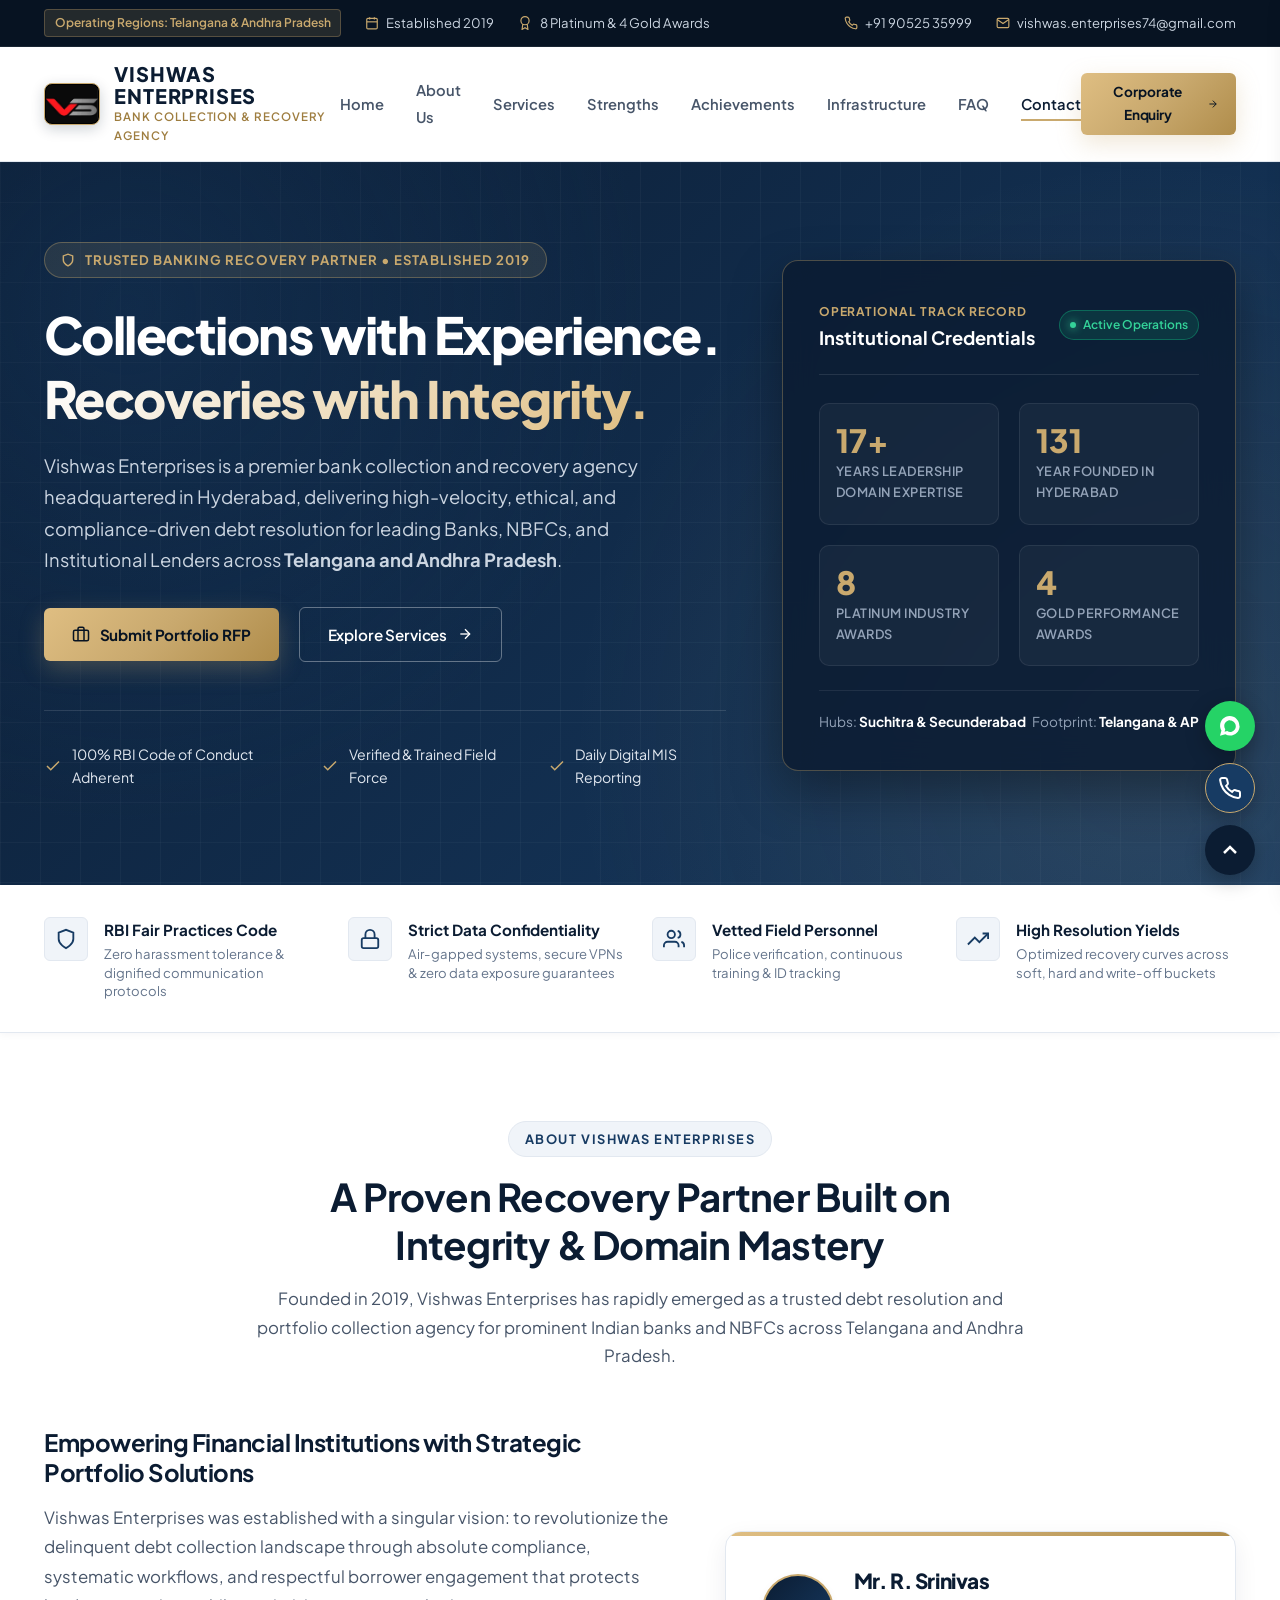
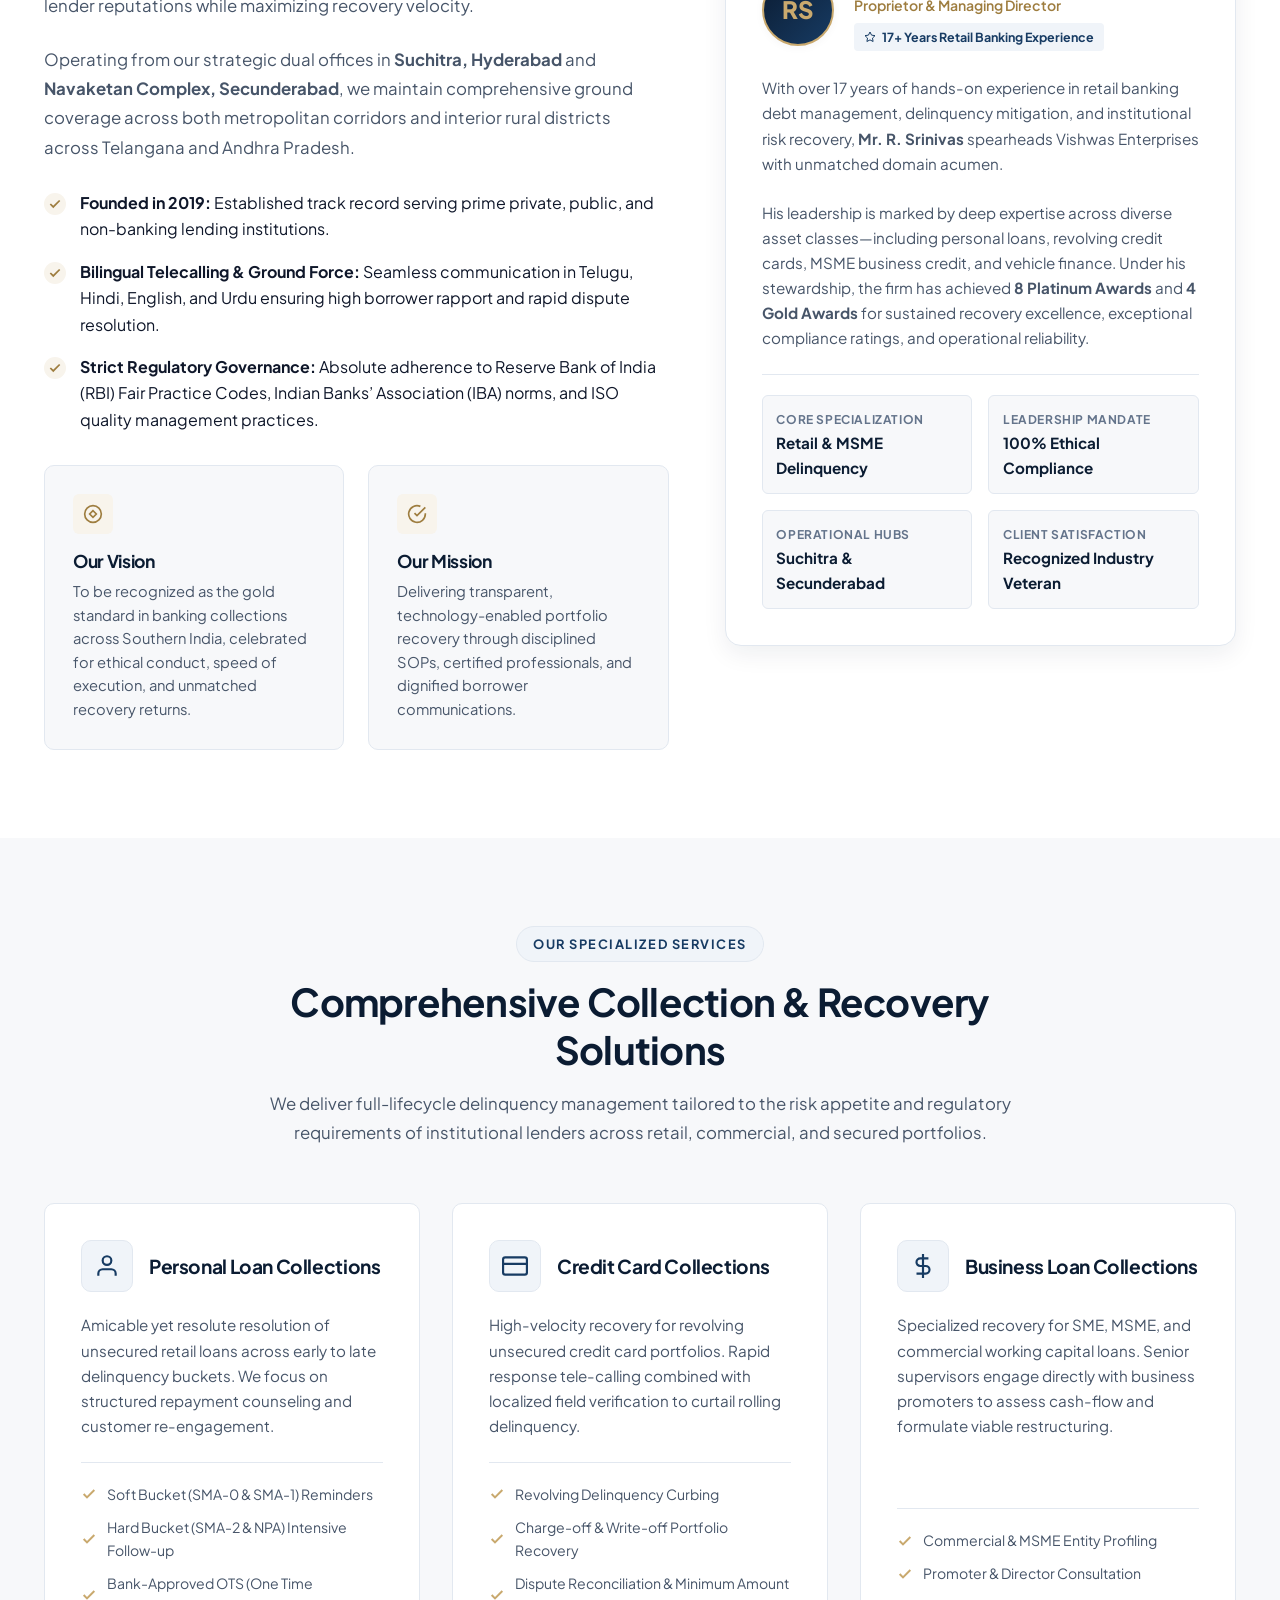
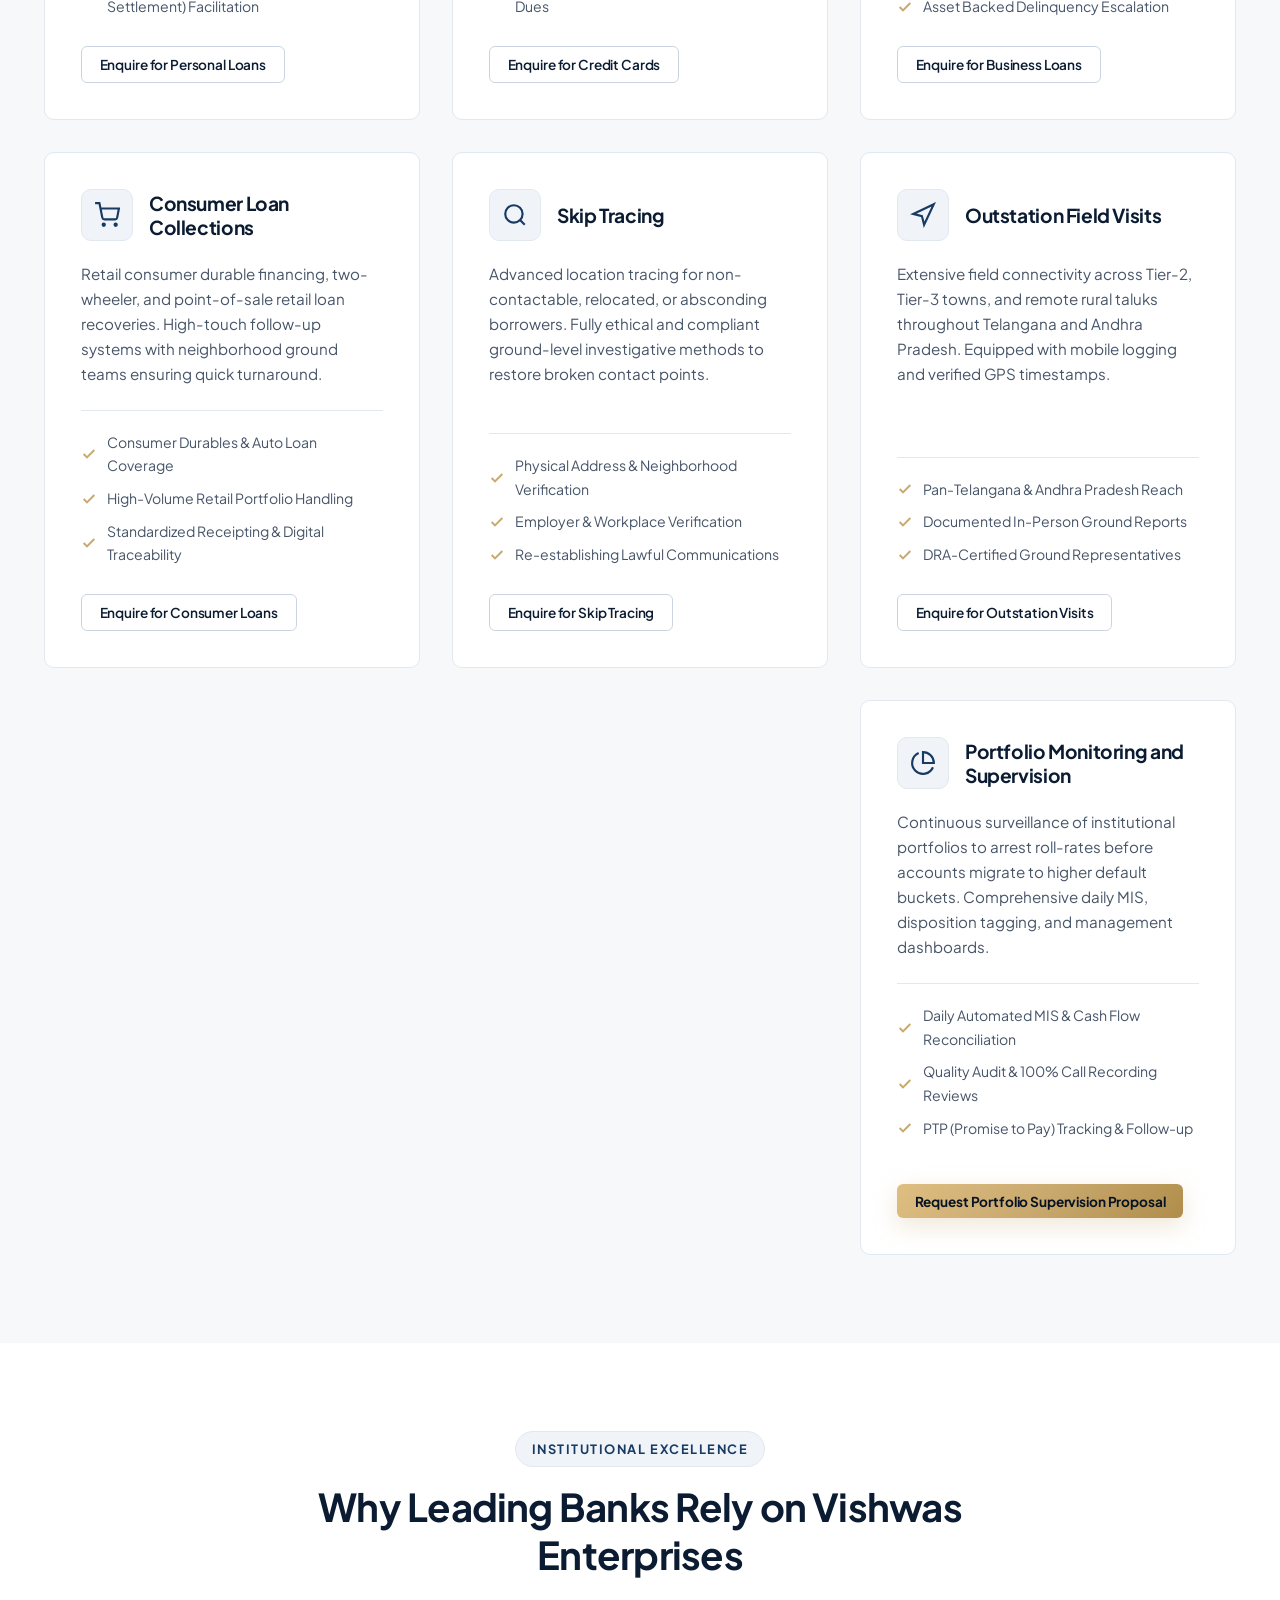
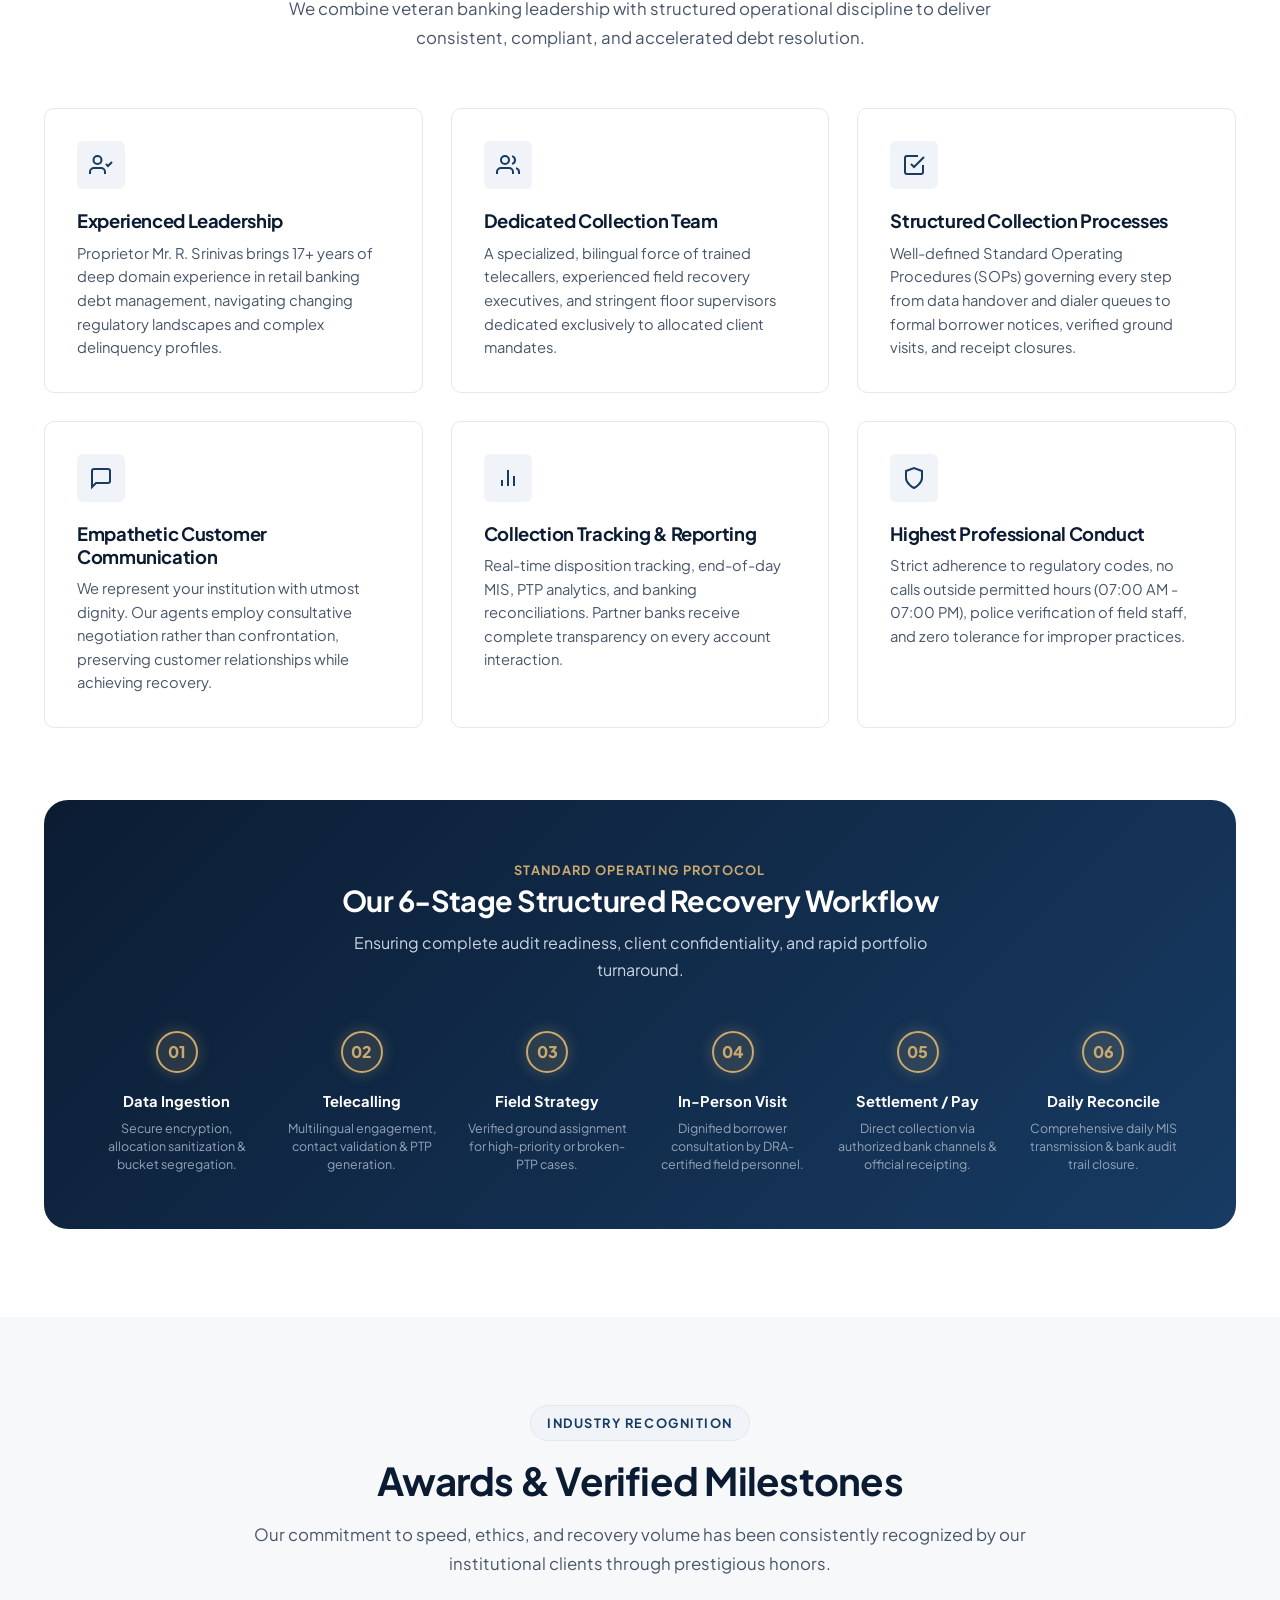
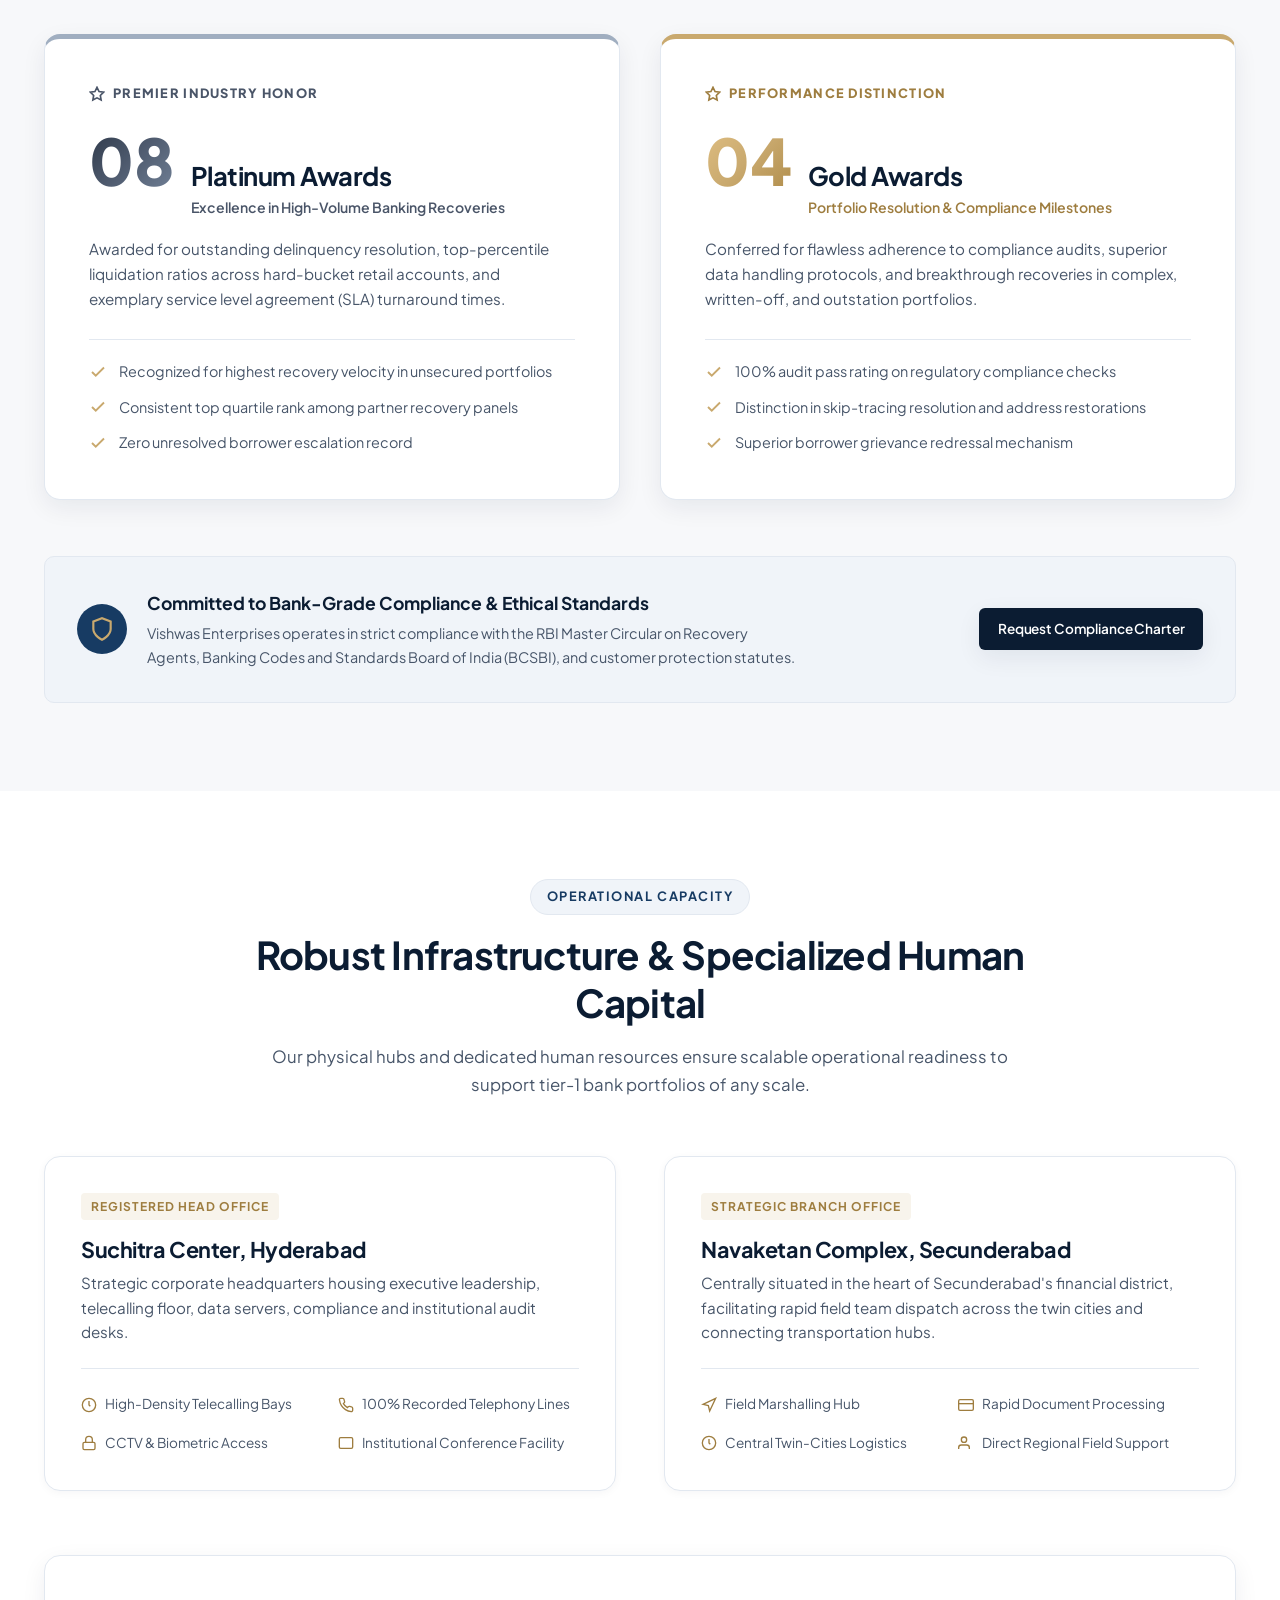
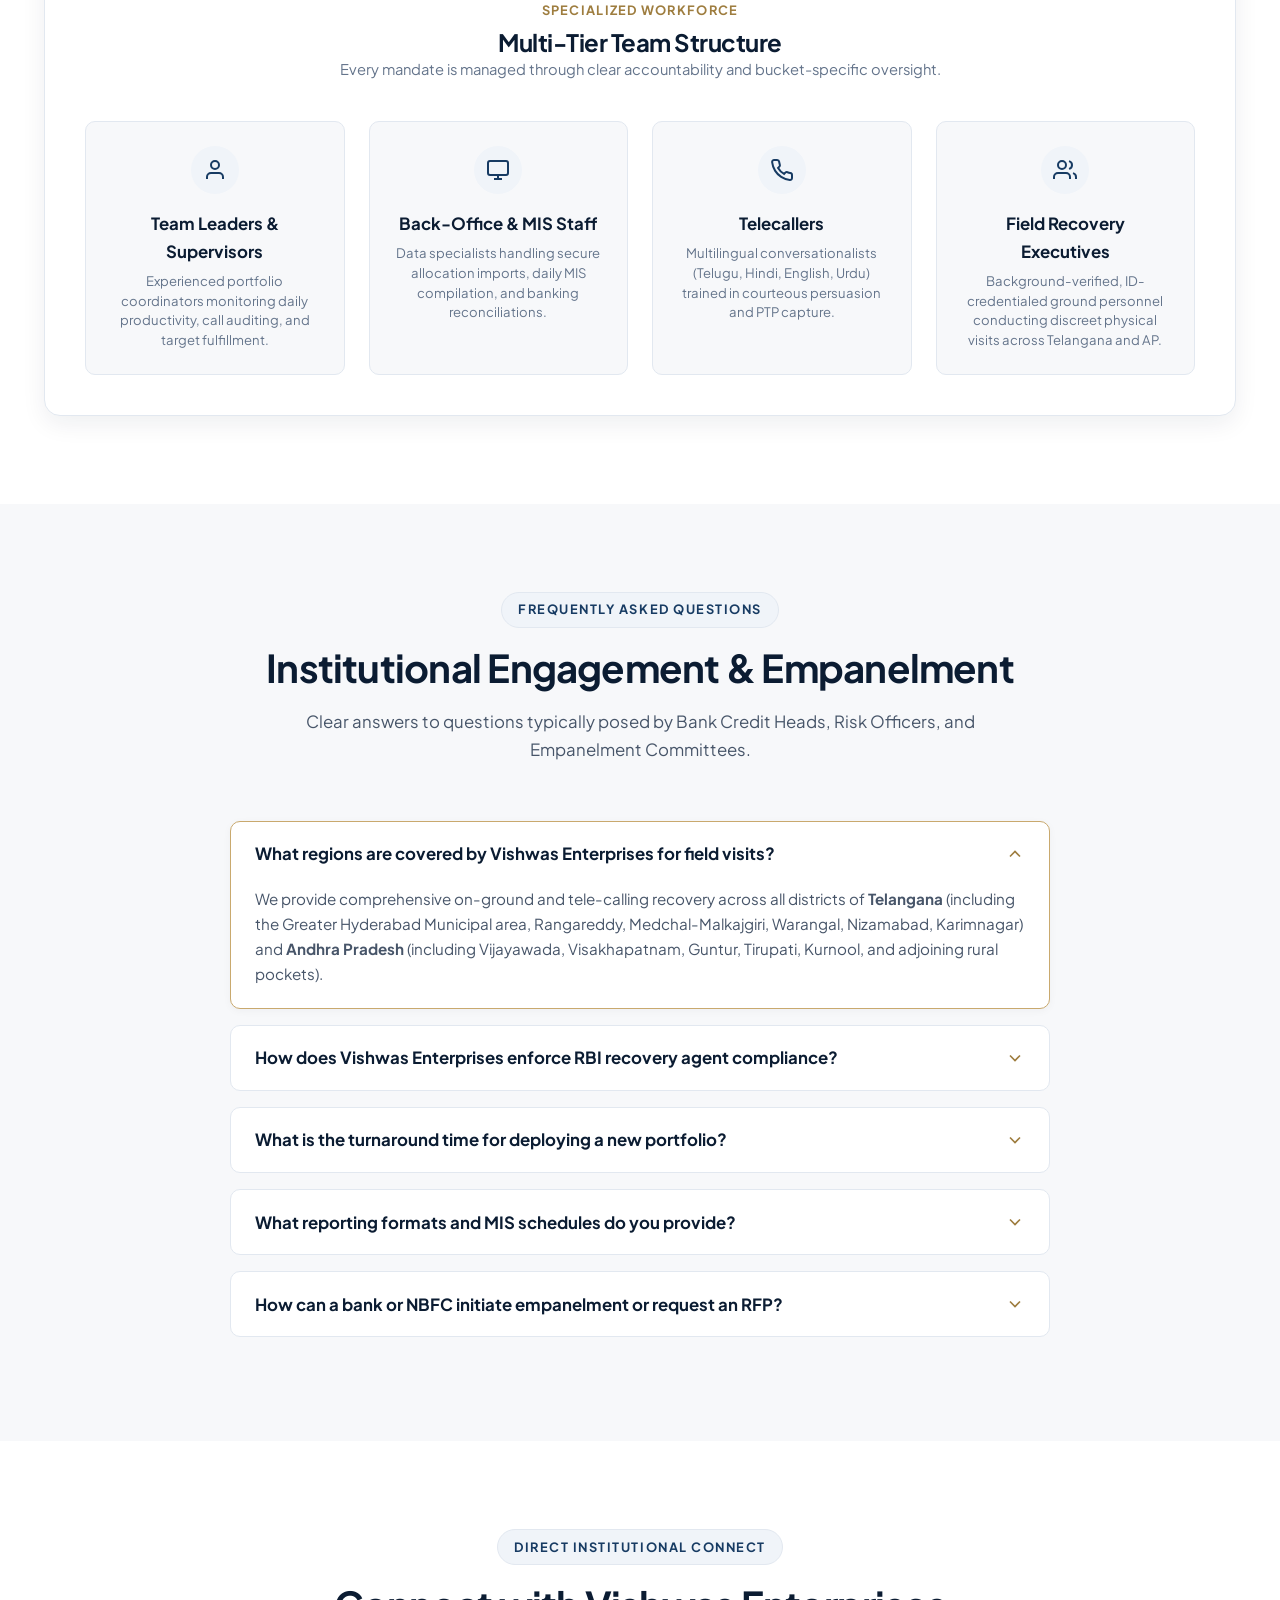
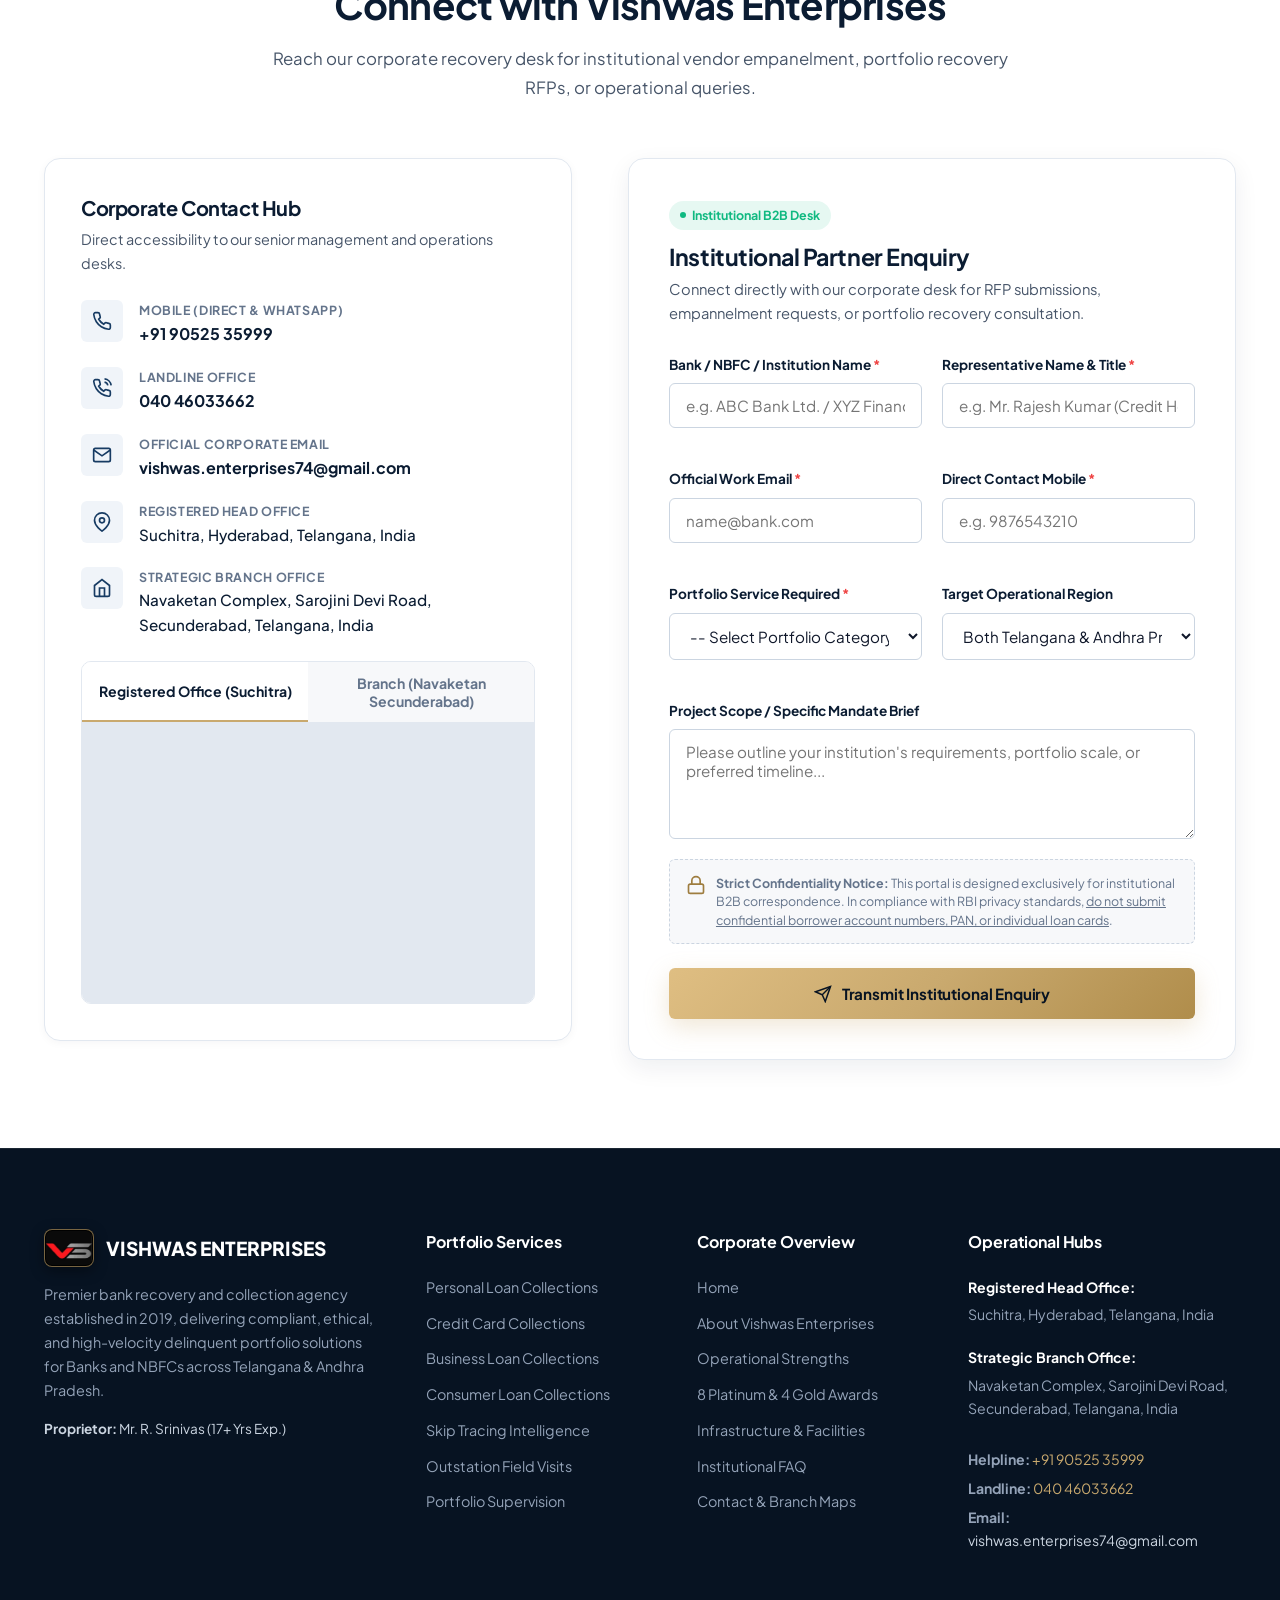
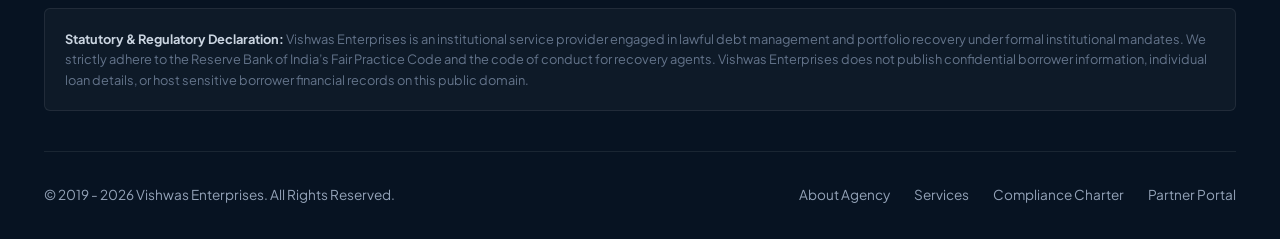
==== index.html @ c36751a8 "Replace logo with official Vishwas Enterprises emblem and configure GitHub Pages deployment" ====
<!DOCTYPE html>
<html lang="en">
<head>
  <meta charset="UTF-8">
  <meta name="viewport" content="width=device-width, initial-scale=1.0">
  
  <!-- Primary SEO Meta Tags -->
  <title>Vishwas Enterprises | Bank Collection & Recovery Agency Hyderabad & Secunderabad</title>
  <meta name="description" content="Vishwas Enterprises is a premier bank collection and recovery agency established in 2019, operating across Telangana and Andhra Pradesh. Led by Mr. R. Srinivas with 17+ years of banking recovery expertise.">
  <meta name="keywords" content="Vishwas Enterprises Hyderabad, Collection Agency Hyderabad, Bank Recovery Agency Secunderabad, Loan Collection Services Telangana, Collection and Recovery Services Andhra Pradesh, Debt Recovery Agency India, NBFC Collection Agency Suchitra">
  <meta name="author" content="Vishwas Enterprises">
  <meta name="robots" content="index, follow">

  <!-- Open Graph / Social Meta Tags -->
  <meta property="og:type" content="business.business">
  <meta property="og:title" content="Vishwas Enterprises | Bank Collection & Recovery Agency">
  <meta property="og:description" content="Collections with Experience. Recoveries with Integrity. Serving leading Banks and NBFCs across Telangana & Andhra Pradesh since 2019.">
  <meta property="og:url" content="https://www.vishwasenterprises.com">
  <meta property="og:site_name" content="Vishwas Enterprises">
  <meta property="og:locale" content="en_IN">
  <meta property="og:image" content="assets/logo.jpg">

  <!-- Favicon Monogram -->
  <link rel="icon" type="image/jpeg" href="assets/logo.jpg">
  <link rel="apple-touch-icon" href="assets/logo.jpg">

  <!-- Google Fonts: Plus Jakarta Sans for Premium Corporate Typography -->
  <link rel="preconnect" href="https://fonts.googleapis.com">
  <link rel="preconnect" href="https://fonts.gstatic.com" crossorigin>
  <link href="https://fonts.googleapis.com/css2?family=Plus+Jakarta+Sans:wght@300;400;500;600;700;800&display=swap" rel="stylesheet">

  <!-- Main Stylesheet -->
  <link rel="stylesheet" href="css/style.css">

  <!-- JSON-LD Structured Data for LocalBusiness & Financial Services -->
  <script type="application/ld+json">
  {
    "@context": "https://schema.org",
    "@type": "FinancialService",
    "name": "Vishwas Enterprises",
    "alternateName": "Vishwas Enterprises Bank Recovery Agency",
    "image": "https://www.vishwasenterprises.com/assets/logo.jpg",
    "description": "Premium bank collection and recovery agency in Hyderabad & Secunderabad, operating across Telangana and Andhra Pradesh.",
    "telephone": "+91-90525-35999",
    "email": "vishwas.enterprises74@gmail.com",
    "address": [
      {
        "@type": "PostalAddress",
        "streetAddress": "Suchitra",
        "addressLocality": "Hyderabad",
        "addressRegion": "Telangana",
        "postalCode": "500067",
        "addressCountry": "IN"
      },
      {
        "@type": "PostalAddress",
        "streetAddress": "Navaketan Complex, Sarojini Devi Road",
        "addressLocality": "Secunderabad",
        "addressRegion": "Telangana",
        "postalCode": "500003",
        "addressCountry": "IN"
      }
    ],
    "founder": {
      "@type": "Person",
      "name": "Mr. R. Srinivas",
      "jobTitle": "Proprietor & Managing Director",
      "description": "17+ years experience in retail banking debt management and portfolio recovery."
    },
    "foundingDate": "2019",
    "areaServed": [
      { "@type": "AdministrativeArea", "name": "Telangana" },
      { "@type": "AdministrativeArea", "name": "Andhra Pradesh" }
    ],
    "openingHoursSpecification": {
      "@type": "OpeningHoursSpecification",
      "dayOfWeek": ["Monday", "Tuesday", "Wednesday", "Thursday", "Friday", "Saturday"],
      "opens": "09:00",
      "closes": "19:00"
    }
  }
  </script>
</head>
<body>

  <!-- ========================================================================
       TOP NOTIFICATION BAR
       ======================================================================== -->
  <div class="top-bar">
    <div class="container top-bar-inner">
      <div class="top-bar-left">
        <span class="badge-regions">Operating Regions: Telangana & Andhra Pradesh</span>
        <span class="top-bar-item">
          <!-- Calendar / Established Icon -->
          <svg width="14" height="14" viewBox="0 0 24 24" fill="none" stroke="currentColor" stroke-width="2"><rect x="3" y="4" width="18" height="18" rx="2" ry="2"></rect><line x1="16" y1="2" x2="16" y2="6"></line><line x1="8" y1="2" x2="8" y2="6"></line><line x1="3" y1="10" x2="21" y2="10"></line></svg>
          Established 2019
        </span>
        <span class="top-bar-item">
          <!-- Award Icon -->
          <svg width="14" height="14" viewBox="0 0 24 24" fill="none" stroke="currentColor" stroke-width="2"><circle cx="12" cy="8" r="7"></circle><polyline points="8.21 13.89 7 23 12 20 17 23 15.79 13.88"></polyline></svg>
          8 Platinum & 4 Gold Awards
        </span>
      </div>
      <div class="top-bar-right">
        <div class="top-bar-item">
          <svg width="14" height="14" viewBox="0 0 24 24" fill="none" stroke="currentColor" stroke-width="2"><path d="M22 16.92v3a2 2 0 0 1-2.18 2 19.79 19.79 0 0 1-8.63-3.07 19.5 19.5 0 0 1-6-6 19.79 19.79 0 0 1-3.07-8.67A2 2 0 0 1 4.11 2h3a2 2 0 0 1 2 1.72 12.84 12.84 0 0 0 .7 2.81 2 2 0 0 1-.45 2.11L8.09 9.91a16 16 0 0 0 6 6l1.27-1.27a2 2 0 0 1 2.11-.45 12.84 12.84 0 0 0 2.81.7A2 2 0 0 1 22 16.92z"></path></svg>
          <a href="tel:+919052535999">+91 90525 35999</a>
        </div>
        <div class="top-bar-item">
          <svg width="14" height="14" viewBox="0 0 24 24" fill="none" stroke="currentColor" stroke-width="2"><path d="M4 4h16c1.1 0 2 .9 2 2v12c0 1.1-.9 2-2 2H4c-1.1 0-2-.9-2-2V6c0-1.1.9-2 2-2z"></path><polyline points="22,6 12,13 2,6"></polyline></svg>
          <a href="mailto:vishwas.enterprises74@gmail.com">vishwas.enterprises74@gmail.com</a>
        </div>
      </div>
    </div>
  </div>

  <!-- ========================================================================
       MAIN NAVIGATION BAR
       ======================================================================== -->
  <header class="main-header">
    <div class="container">
      <nav class="navbar">
        <!-- Brand Logo -->
        <a href="#home" class="brand-logo" aria-label="Vishwas Enterprises Home">
          <div class="brand-logo-badge">
            <img src="assets/logo.jpg" alt="Vishwas Enterprises Logo" class="brand-logo-img">
          </div>
          <div class="brand-text">
            <span class="brand-name">VISHWAS ENTERPRISES</span>
            <span class="brand-tagline">Bank Collection & Recovery Agency</span>
          </div>
        </a>

        <!-- Desktop Navigation Links -->
        <ul class="nav-links">
          <li><a href="#home" class="nav-link active">Home</a></li>
          <li><a href="#about" class="nav-link">About Us</a></li>
          <li><a href="#services" class="nav-link">Services</a></li>
          <li><a href="#strengths" class="nav-link">Strengths</a></li>
          <li><a href="#awards" class="nav-link">Achievements</a></li>
          <li><a href="#infrastructure" class="nav-link">Infrastructure</a></li>
          <li><a href="#faq" class="nav-link">FAQ</a></li>
          <li><a href="#contact" class="nav-link">Contact</a></li>
        </ul>

        <!-- Nav CTA -->
        <div class="nav-cta">
          <a href="#contact" class="btn btn-primary btn-sm">
            <span>Corporate Enquiry</span>
            <svg width="14" height="14" viewBox="0 0 24 24" fill="none" stroke="currentColor" stroke-width="2"><line x1="5" y1="12" x2="19" y2="12"></line><polyline points="12 5 19 12 12 19"></polyline></svg>
          </a>
        </div>

        <!-- Mobile Drawer Toggle Button -->
        <button class="mobile-toggle" aria-label="Open Navigation Menu">
          <svg width="26" height="26" viewBox="0 0 24 24" fill="none" stroke="currentColor" stroke-width="2"><line x1="3" y1="12" x2="21" y2="12"></line><line x1="3" y1="6" x2="21" y2="6"></line><line x1="3" y1="18" x2="21" y2="18"></line></svg>
        </button>
      </nav>
    </div>
  </header>

  <!-- Mobile Drawer Menu -->
  <div class="mobile-nav-overlay"></div>
  <aside class="mobile-nav-drawer" aria-label="Mobile Menu">
    <div class="mobile-drawer-header">
      <div class="brand-logo">
        <div class="brand-logo-badge">
          <img src="assets/logo.jpg" alt="Vishwas Enterprises Logo" class="brand-logo-img">
        </div>
        <div class="brand-text">
          <span class="brand-name" style="font-size: 1.05rem;">VISHWAS</span>
          <span class="brand-tagline">Enterprises</span>
        </div>
      </div>
      <button class="close-drawer" aria-label="Close menu">&times;</button>
    </div>

    <ul class="mobile-nav-links">
      <li><a href="#home" class="nav-link">Home</a></li>
      <li><a href="#about" class="nav-link">About Us</a></li>
      <li><a href="#services" class="nav-link">Our Services</a></li>
      <li><a href="#strengths" class="nav-link">Our Strengths</a></li>
      <li><a href="#awards" class="nav-link">Awards & Milestones</a></li>
      <li><a href="#infrastructure" class="nav-link">Infrastructure & Team</a></li>
      <li><a href="#faq" class="nav-link">Institutional FAQ</a></li>
      <li><a href="#contact" class="nav-link">Contact Information</a></li>
    </ul>

    <a href="#contact" class="btn btn-primary" style="width: 100%; margin-bottom: 1.5rem;">Partner With Us</a>

    <div class="mobile-drawer-contact">
      <div><strong>Direct Helpline:</strong> <a href="tel:+919052535999">+91 90525 35999</a></div>
      <div><strong>Landline:</strong> <a href="tel:04046033662">040 46033662</a></div>
      <div><strong>Email:</strong> <a href="mailto:vishwas.enterprises74@gmail.com">vishwas.enterprises74@gmail.com</a></div>
      <div><strong>Head Office:</strong> Suchitra, Hyderabad</div>
      <div><strong>Branch:</strong> Navaketan Complex, Secunderabad</div>
    </div>
  </aside>

  <!-- ========================================================================
       HERO SECTION
       ======================================================================== -->
  <section id="home" class="hero-section">
    <div class="container">
      <div class="hero-grid">
        <!-- Hero Content -->
        <div class="hero-content">
          <div class="hero-badge">
            <svg width="14" height="14" viewBox="0 0 24 24" fill="none" stroke="currentColor" stroke-width="2.5"><path d="M12 22s8-4 8-10V5l-8-3-8 3v7c0 6 8 10 8 10z"></path></svg>
            Trusted Banking Recovery Partner &bull; Established 2019
          </div>

          <h1 class="hero-title">
            Collections with Experience. <br>
            <span class="hero-subtitle-highlight">Recoveries with Integrity.</span>
          </h1>

          <p class="hero-desc">
            Vishwas Enterprises is a premier bank collection and recovery agency headquartered in Hyderabad, delivering high-velocity, ethical, and compliance-driven debt resolution for leading Banks, NBFCs, and Institutional Lenders across <strong>Telangana and Andhra Pradesh</strong>.
          </p>

          <div class="hero-cta-group">
            <a href="#contact" class="btn btn-primary">
              <!-- Briefcase Icon -->
              <svg width="18" height="18" viewBox="0 0 24 24" fill="none" stroke="currentColor" stroke-width="2"><rect x="2" y="7" width="20" height="14" rx="2" ry="2"></rect><path d="M16 21V5a2 2 0 0 0-2-2h-4a2 2 0 0 0-2 2v16"></path></svg>
              <span>Submit Portfolio RFP</span>
            </a>
            <a href="#services" class="btn btn-outline-white">
              <span>Explore Services</span>
              <svg width="16" height="16" viewBox="0 0 24 24" fill="none" stroke="currentColor" stroke-width="2"><line x1="5" y1="12" x2="19" y2="12"></line><polyline points="12 5 19 12 12 19"></polyline></svg>
            </a>
          </div>

          <!-- Hero Trust Highlights -->
          <div class="hero-trust-bar">
            <div class="hero-trust-item">
              <svg width="18" height="18" viewBox="0 0 24 24" fill="none" stroke="currentColor" stroke-width="2"><polyline points="20 6 9 17 4 12"></polyline></svg>
              <span>100% RBI Code of Conduct Adherent</span>
            </div>
            <div class="hero-trust-item">
              <svg width="18" height="18" viewBox="0 0 24 24" fill="none" stroke="currentColor" stroke-width="2"><polyline points="20 6 9 17 4 12"></polyline></svg>
              <span>Verified & Trained Field Force</span>
            </div>
            <div class="hero-trust-item">
              <svg width="18" height="18" viewBox="0 0 24 24" fill="none" stroke="currentColor" stroke-width="2"><polyline points="20 6 9 17 4 12"></polyline></svg>
              <span>Daily Digital MIS Reporting</span>
            </div>
          </div>
        </div>

        <!-- Hero Right: Credibility Metrics Card -->
        <div class="hero-card-wrapper">
          <div class="hero-card">
            <div class="hero-card-header">
              <div>
                <span style="font-size: 0.75rem; text-transform: uppercase; color: var(--accent-gold); letter-spacing: 0.08em; font-weight: 700;">Operational Track Record</span>
                <div class="hero-card-title">Institutional Credentials</div>
              </div>
              <span class="hero-status-pill">Active Operations</span>
            </div>

            <div class="hero-stats-grid">
              <div class="hero-stat-box">
                <div class="stat-number" data-target="17" data-suffix="+">17+</div>
                <div class="stat-label">Years Leadership Domain Expertise</div>
              </div>
              <div class="hero-stat-box">
                <div class="stat-number" data-target="2019" data-suffix="">2019</div>
                <div class="stat-label">Year Founded in Hyderabad</div>
              </div>
              <div class="hero-stat-box">
                <div class="stat-number" data-target="8" data-suffix="">8</div>
                <div class="stat-label">Platinum Industry Awards</div>
              </div>
              <div class="hero-stat-box">
                <div class="stat-number" data-target="4" data-suffix="">4</div>
                <div class="stat-label">Gold Performance Awards</div>
              </div>
            </div>

            <div class="hero-card-footer">
              <span>Hubs: <strong>Suchitra & Secunderabad</strong></span>
              <span>Footprint: <strong>Telangana & AP</strong></span>
            </div>
          </div>
        </div>
      </div>
    </div>
  </section>

  <!-- ========================================================================
       INSTITUTIONAL TRUST STRIP
       ======================================================================== -->
  <section class="trust-strip">
    <div class="container">
      <div class="trust-strip-grid">
        <div class="trust-feature">
          <div class="trust-feature-icon">
            <svg width="22" height="22" viewBox="0 0 24 24" fill="none" stroke="currentColor" stroke-width="2"><path d="M12 22s8-4 8-10V5l-8-3-8 3v7c0 6 8 10 8 10z"></path></svg>
          </div>
          <div>
            <div class="trust-feature-title">RBI Fair Practices Code</div>
            <div class="trust-feature-sub">Zero harassment tolerance & dignified communication protocols</div>
          </div>
        </div>

        <div class="trust-feature">
          <div class="trust-feature-icon">
            <svg width="22" height="22" viewBox="0 0 24 24" fill="none" stroke="currentColor" stroke-width="2"><rect x="3" y="11" width="18" height="11" rx="2" ry="2"></rect><path d="M7 11V7a5 5 0 0 1 10 0v4"></path></svg>
          </div>
          <div>
            <div class="trust-feature-title">Strict Data Confidentiality</div>
            <div class="trust-feature-sub">Air-gapped systems, secure VPNs & zero data exposure guarantees</div>
          </div>
        </div>

        <div class="trust-feature">
          <div class="trust-feature-icon">
            <svg width="22" height="22" viewBox="0 0 24 24" fill="none" stroke="currentColor" stroke-width="2"><path d="M17 21v-2a4 4 0 0 0-4-4H5a4 4 0 0 0-4 4v2"></path><circle cx="9" cy="7" r="4"></circle><path d="M23 21v-2a4 4 0 0 0-3-3.87"></path><path d="M16 3.13a4 4 0 0 1 0 7.75"></path></svg>
          </div>
          <div>
            <div class="trust-feature-title">Vetted Field Personnel</div>
            <div class="trust-feature-sub">Police verification, continuous training & ID tracking</div>
          </div>
        </div>

        <div class="trust-feature">
          <div class="trust-feature-icon">
            <svg width="22" height="22" viewBox="0 0 24 24" fill="none" stroke="currentColor" stroke-width="2"><polyline points="23 6 13.5 15.5 8.5 10.5 1 18"></polyline><polyline points="17 6 23 6 23 12"></polyline></svg>
          </div>
          <div>
            <div class="trust-feature-title">High Resolution Yields</div>
            <div class="trust-feature-sub">Optimized recovery curves across soft, hard and write-off buckets</div>
          </div>
        </div>
      </div>
    </div>
  </section>

  <!-- ========================================================================
       ABOUT US SECTION
       ======================================================================== -->
  <section id="about" class="section">
    <div class="container">
      <div class="section-header">
        <span class="section-tag">About Vishwas Enterprises</span>
        <h2 class="section-title">A Proven Recovery Partner Built on Integrity & Domain Mastery</h2>
        <p class="section-desc">Founded in 2019, Vishwas Enterprises has rapidly emerged as a trusted debt resolution and portfolio collection agency for prominent Indian banks and NBFCs across Telangana and Andhra Pradesh.</p>
      </div>

      <div class="about-grid">
        <!-- Left: Company Narrative -->
        <div>
          <h3 style="margin-bottom: 1rem; color: var(--primary-navy);">Empowering Financial Institutions with Strategic Portfolio Solutions</h3>
          <p class="about-intro-text">
            Vishwas Enterprises was established with a singular vision: to revolutionize the delinquent debt collection landscape through absolute compliance, systematic workflows, and respectful borrower engagement that protects lender reputations while maximizing recovery velocity.
          </p>
          <p class="about-intro-text">
            Operating from our strategic dual offices in <strong>Suchitra, Hyderabad</strong> and <strong>Navaketan Complex, Secunderabad</strong>, we maintain comprehensive ground coverage across both metropolitan corridors and interior rural districts across Telangana and Andhra Pradesh.
          </p>

          <div class="about-features-list">
            <div class="about-feature-item">
              <span class="about-check"><svg viewBox="0 0 24 24" fill="none" stroke="currentColor" stroke-width="3"><polyline points="20 6 9 17 4 12"></polyline></svg></span>
              <div>
                <strong>Founded in 2019:</strong> Established track record serving prime private, public, and non-banking lending institutions.
              </div>
            </div>
            <div class="about-feature-item">
              <span class="about-check"><svg viewBox="0 0 24 24" fill="none" stroke="currentColor" stroke-width="3"><polyline points="20 6 9 17 4 12"></polyline></svg></span>
              <div>
                <strong>Bilingual Telecalling & Ground Force:</strong> Seamless communication in Telugu, Hindi, English, and Urdu ensuring high borrower rapport and rapid dispute resolution.
              </div>
            </div>
            <div class="about-feature-item">
              <span class="about-check"><svg viewBox="0 0 24 24" fill="none" stroke="currentColor" stroke-width="3"><polyline points="20 6 9 17 4 12"></polyline></svg></span>
              <div>
                <strong>Strict Regulatory Governance:</strong> Absolute adherence to Reserve Bank of India (RBI) Fair Practice Codes, Indian Banks’ Association (IBA) norms, and ISO quality management practices.
              </div>
            </div>
          </div>

          <!-- Vision & Mission -->
          <div class="vision-mission-grid">
            <div class="vm-card">
              <div class="vm-icon">
                <svg width="20" height="20" viewBox="0 0 24 24" fill="none" stroke="currentColor" stroke-width="2"><circle cx="12" cy="12" r="10"></circle><polygon points="12 8 8 12 12 16 16 12 12 8"></polygon></svg>
              </div>
              <h4 class="vm-title">Our Vision</h4>
              <p class="vm-text">To be recognized as the gold standard in banking collections across Southern India, celebrated for ethical conduct, speed of execution, and unmatched recovery returns.</p>
            </div>

            <div class="vm-card">
              <div class="vm-icon">
                <svg width="20" height="20" viewBox="0 0 24 24" fill="none" stroke="currentColor" stroke-width="2"><path d="M22 11.08V12a10 10 0 1 1-5.93-9.14"></path><polyline points="22 4 12 14.01 9 11.01"></polyline></svg>
              </div>
              <h4 class="vm-title">Our Mission</h4>
              <p class="vm-text">Delivering transparent, technology-enabled portfolio recovery through disciplined SOPs, certified professionals, and dignified borrower communications.</p>
            </div>
          </div>
        </div>

        <!-- Right: Proprietor Profile Card -->
        <div>
          <div class="proprietor-card">
            <div class="proprietor-header">
              <div class="proprietor-avatar">RS</div>
              <div>
                <h3 class="proprietor-name">Mr. R. Srinivas</h3>
                <div class="proprietor-designation">Proprietor & Managing Director</div>
                <div class="proprietor-exp-badge">
                  <svg width="12" height="12" viewBox="0 0 24 24" fill="none" stroke="currentColor" stroke-width="2"><polygon points="12 2 15.09 8.26 22 9.27 17 14.14 18.18 21.02 12 17.77 5.82 21.02 7 14.14 2 9.27 8.91 8.26 12 2"></polygon></svg>
                  17+ Years Retail Banking Experience
                </div>
              </div>
            </div>

            <p class="proprietor-bio">
              With over 17 years of hands-on experience in retail banking debt management, delinquency mitigation, and institutional risk recovery, <strong>Mr. R. Srinivas</strong> spearheads Vishwas Enterprises with unmatched domain acumen.
            </p>
            <p class="proprietor-bio">
              His leadership is marked by deep expertise across diverse asset classes—including personal loans, revolving credit cards, MSME business credit, and vehicle finance. Under his stewardship, the firm has achieved <strong>8 Platinum Awards</strong> and <strong>4 Gold Awards</strong> for sustained recovery excellence, exceptional compliance ratings, and operational reliability.
            </p>

            <div class="proprietor-creds">
              <div class="cred-box">
                <div class="cred-title">Core Specialization</div>
                <div class="cred-val">Retail & MSME Delinquency</div>
              </div>
              <div class="cred-box">
                <div class="cred-title">Leadership Mandate</div>
                <div class="cred-val">100% Ethical Compliance</div>
              </div>
              <div class="cred-box">
                <div class="cred-title">Operational Hubs</div>
                <div class="cred-val">Suchitra & Secunderabad</div>
              </div>
              <div class="cred-box">
                <div class="cred-title">Client Satisfaction</div>
                <div class="cred-val">Recognized Industry Veteran</div>
              </div>
            </div>
          </div>
        </div>
      </div>
    </div>
  </section>

  <!-- ========================================================================
       SERVICES SECTION
       ======================================================================== -->
  <section id="services" class="section section-light">
    <div class="container">
      <div class="section-header">
        <span class="section-tag">Our Specialized Services</span>
        <h2 class="section-title">Comprehensive Collection & Recovery Solutions</h2>
        <p class="section-desc">We deliver full-lifecycle delinquency management tailored to the risk appetite and regulatory requirements of institutional lenders across retail, commercial, and secured portfolios.</p>
      </div>

      <div class="services-grid">
        <!-- Service 1: Personal Loan Collections -->
        <article class="service-card">
          <div class="service-header">
            <div class="service-icon-box">
              <svg width="26" height="26" viewBox="0 0 24 24" fill="none" stroke="currentColor" stroke-width="2"><path d="M20 21v-2a4 4 0 0 0-4-4H8a4 4 0 0 0-4 4v2"></path><circle cx="12" cy="7" r="4"></circle></svg>
            </div>
            <h3 class="service-title">Personal Loan Collections</h3>
          </div>
          <p class="service-desc">
            Amicable yet resolute resolution of unsecured retail loans across early to late delinquency buckets. We focus on structured repayment counseling and customer re-engagement.
          </p>
          <div class="service-features">
            <div class="service-feature">
              <svg viewBox="0 0 24 24" fill="none" stroke="currentColor" stroke-width="3"><polyline points="20 6 9 17 4 12"></polyline></svg>
              <span>Soft Bucket (SMA-0 & SMA-1) Reminders</span>
            </div>
            <div class="service-feature">
              <svg viewBox="0 0 24 24" fill="none" stroke="currentColor" stroke-width="3"><polyline points="20 6 9 17 4 12"></polyline></svg>
              <span>Hard Bucket (SMA-2 & NPA) Intensive Follow-up</span>
            </div>
            <div class="service-feature">
              <svg viewBox="0 0 24 24" fill="none" stroke="currentColor" stroke-width="3"><polyline points="20 6 9 17 4 12"></polyline></svg>
              <span>Bank-Approved OTS (One Time Settlement) Facilitation</span>
            </div>
          </div>
          <div class="service-action">
            <button class="btn btn-outline-navy btn-sm" onclick="selectServiceAndScroll('Personal Loan Collections')">Enquire for Personal Loans</button>
          </div>
        </article>

        <!-- Service 2: Credit Card Collections -->
        <article class="service-card">
          <div class="service-header">
            <div class="service-icon-box">
              <svg width="26" height="26" viewBox="0 0 24 24" fill="none" stroke="currentColor" stroke-width="2"><rect x="1" y="4" width="22" height="16" rx="2" ry="2"></rect><line x1="1" y1="10" x2="23" y2="10"></line></svg>
            </div>
            <h3 class="service-title">Credit Card Collections</h3>
          </div>
          <p class="service-desc">
            High-velocity recovery for revolving unsecured credit card portfolios. Rapid response tele-calling combined with localized field verification to curtail rolling delinquency.
          </p>
          <div class="service-features">
            <div class="service-feature">
              <svg viewBox="0 0 24 24" fill="none" stroke="currentColor" stroke-width="3"><polyline points="20 6 9 17 4 12"></polyline></svg>
              <span>Revolving Delinquency Curbing</span>
            </div>
            <div class="service-feature">
              <svg viewBox="0 0 24 24" fill="none" stroke="currentColor" stroke-width="3"><polyline points="20 6 9 17 4 12"></polyline></svg>
              <span>Charge-off & Write-off Portfolio Recovery</span>
            </div>
            <div class="service-feature">
              <svg viewBox="0 0 24 24" fill="none" stroke="currentColor" stroke-width="3"><polyline points="20 6 9 17 4 12"></polyline></svg>
              <span>Dispute Reconciliation & Minimum Amount Dues</span>
            </div>
          </div>
          <div class="service-action">
            <button class="btn btn-outline-navy btn-sm" onclick="selectServiceAndScroll('Credit Card Collections')">Enquire for Credit Cards</button>
          </div>
        </article>

        <!-- Service 3: Business Loan Collections -->
        <article class="service-card">
          <div class="service-header">
            <div class="service-icon-box">
              <svg width="26" height="26" viewBox="0 0 24 24" fill="none" stroke="currentColor" stroke-width="2"><line x1="12" y1="1" x2="12" y2="23"></line><path d="M17 5H9.5a3.5 3.5 0 0 0 0 7h5a3.5 3.5 0 0 1 0 7H6"></path></svg>
            </div>
            <h3 class="service-title">Business Loan Collections</h3>
          </div>
          <p class="service-desc">
            Specialized recovery for SME, MSME, and commercial working capital loans. Senior supervisors engage directly with business promoters to assess cash-flow and formulate viable restructuring.
          </p>
          <div class="service-features">
            <div class="service-feature">
              <svg viewBox="0 0 24 24" fill="none" stroke="currentColor" stroke-width="3"><polyline points="20 6 9 17 4 12"></polyline></svg>
              <span>Commercial & MSME Entity Profiling</span>
            </div>
            <div class="service-feature">
              <svg viewBox="0 0 24 24" fill="none" stroke="currentColor" stroke-width="3"><polyline points="20 6 9 17 4 12"></polyline></svg>
              <span>Promoter & Director Consultation</span>
            </div>
            <div class="service-feature">
              <svg viewBox="0 0 24 24" fill="none" stroke="currentColor" stroke-width="3"><polyline points="20 6 9 17 4 12"></polyline></svg>
              <span>Asset Backed Delinquency Escalation</span>
            </div>
          </div>
          <div class="service-action">
            <button class="btn btn-outline-navy btn-sm" onclick="selectServiceAndScroll('Business Loan Collections')">Enquire for Business Loans</button>
          </div>
        </article>

        <!-- Service 4: Consumer Loan Collections -->
        <article class="service-card">
          <div class="service-header">
            <div class="service-icon-box">
              <svg width="26" height="26" viewBox="0 0 24 24" fill="none" stroke="currentColor" stroke-width="2"><circle cx="9" cy="21" r="1"></circle><circle cx="20" cy="21" r="1"></circle><path d="M1 1h4l2.68 13.39a2 2 0 0 0 2 1.61h9.72a2 2 0 0 0 2-1.61L23 6H6"></path></svg>
            </div>
            <h3 class="service-title">Consumer Loan Collections</h3>
          </div>
          <p class="service-desc">
            Retail consumer durable financing, two-wheeler, and point-of-sale retail loan recoveries. High-touch follow-up systems with neighborhood ground teams ensuring quick turnaround.
          </p>
          <div class="service-features">
            <div class="service-feature">
              <svg viewBox="0 0 24 24" fill="none" stroke="currentColor" stroke-width="3"><polyline points="20 6 9 17 4 12"></polyline></svg>
              <span>Consumer Durables & Auto Loan Coverage</span>
            </div>
            <div class="service-feature">
              <svg viewBox="0 0 24 24" fill="none" stroke="currentColor" stroke-width="3"><polyline points="20 6 9 17 4 12"></polyline></svg>
              <span>High-Volume Retail Portfolio Handling</span>
            </div>
            <div class="service-feature">
              <svg viewBox="0 0 24 24" fill="none" stroke="currentColor" stroke-width="3"><polyline points="20 6 9 17 4 12"></polyline></svg>
              <span>Standardized Receipting & Digital Traceability</span>
            </div>
          </div>
          <div class="service-action">
            <button class="btn btn-outline-navy btn-sm" onclick="selectServiceAndScroll('Consumer Loan Collections')">Enquire for Consumer Loans</button>
          </div>
        </article>

        <!-- Service 5: Skip Tracing & Tracing Intelligence -->
        <article class="service-card">
          <div class="service-header">
            <div class="service-icon-box">
              <svg width="26" height="26" viewBox="0 0 24 24" fill="none" stroke="currentColor" stroke-width="2"><circle cx="11" cy="11" r="8"></circle><line x1="21" y1="21" x2="16.65" y2="16.65"></line></svg>
            </div>
            <h3 class="service-title">Skip Tracing</h3>
          </div>
          <p class="service-desc">
            Advanced location tracing for non-contactable, relocated, or absconding borrowers. Fully ethical and compliant ground-level investigative methods to restore broken contact points.
          </p>
          <div class="service-features">
            <div class="service-feature">
              <svg viewBox="0 0 24 24" fill="none" stroke="currentColor" stroke-width="3"><polyline points="20 6 9 17 4 12"></polyline></svg>
              <span>Physical Address & Neighborhood Verification</span>
            </div>
            <div class="service-feature">
              <svg viewBox="0 0 24 24" fill="none" stroke="currentColor" stroke-width="3"><polyline points="20 6 9 17 4 12"></polyline></svg>
              <span>Employer & Workplace Verification</span>
            </div>
            <div class="service-feature">
              <svg viewBox="0 0 24 24" fill="none" stroke="currentColor" stroke-width="3"><polyline points="20 6 9 17 4 12"></polyline></svg>
              <span>Re-establishing Lawful Communications</span>
            </div>
          </div>
          <div class="service-action">
            <button class="btn btn-outline-navy btn-sm" onclick="selectServiceAndScroll('Skip Tracing')">Enquire for Skip Tracing</button>
          </div>
        </article>

        <!-- Service 6: Outstation Field Visits -->
        <article class="service-card">
          <div class="service-header">
            <div class="service-icon-box">
              <svg width="26" height="26" viewBox="0 0 24 24" fill="none" stroke="currentColor" stroke-width="2"><polygon points="3 11 22 2 13 21 11 13 3 11"></polygon></svg>
            </div>
            <h3 class="service-title">Outstation Field Visits</h3>
          </div>
          <p class="service-desc">
            Extensive field connectivity across Tier-2, Tier-3 towns, and remote rural taluks throughout Telangana and Andhra Pradesh. Equipped with mobile logging and verified GPS timestamps.
          </p>
          <div class="service-features">
            <div class="service-feature">
              <svg viewBox="0 0 24 24" fill="none" stroke="currentColor" stroke-width="3"><polyline points="20 6 9 17 4 12"></polyline></svg>
              <span>Pan-Telangana & Andhra Pradesh Reach</span>
            </div>
            <div class="service-feature">
              <svg viewBox="0 0 24 24" fill="none" stroke="currentColor" stroke-width="3"><polyline points="20 6 9 17 4 12"></polyline></svg>
              <span>Documented In-Person Ground Reports</span>
            </div>
            <div class="service-feature">
              <svg viewBox="0 0 24 24" fill="none" stroke="currentColor" stroke-width="3"><polyline points="20 6 9 17 4 12"></polyline></svg>
              <span>DRA-Certified Ground Representatives</span>
            </div>
          </div>
          <div class="service-action">
            <button class="btn btn-outline-navy btn-sm" onclick="selectServiceAndScroll('Outstation Field Visits')">Enquire for Outstation Visits</button>
          </div>
        </article>

        <!-- Service 7: Portfolio Monitoring & Supervision -->
        <article class="service-card" style="grid-column: span 1 / -1;">
          <div class="service-header">
            <div class="service-icon-box">
              <svg width="26" height="26" viewBox="0 0 24 24" fill="none" stroke="currentColor" stroke-width="2"><path d="M21.21 15.89A10 10 0 1 1 8 2.83"></path><path d="M22 12A10 10 0 0 0 12 2v10z"></path></svg>
            </div>
            <h3 class="service-title">Portfolio Monitoring and Supervision</h3>
          </div>
          <p class="service-desc">
            Continuous surveillance of institutional portfolios to arrest roll-rates before accounts migrate to higher default buckets. Comprehensive daily MIS, disposition tagging, and management dashboards.
          </p>
          <div class="service-features" style="display: grid; grid-template-columns: repeat(auto-fit, minmax(260px, 1fr));">
            <div class="service-feature">
              <svg viewBox="0 0 24 24" fill="none" stroke="currentColor" stroke-width="3"><polyline points="20 6 9 17 4 12"></polyline></svg>
              <span>Daily Automated MIS & Cash Flow Reconciliation</span>
            </div>
            <div class="service-feature">
              <svg viewBox="0 0 24 24" fill="none" stroke="currentColor" stroke-width="3"><polyline points="20 6 9 17 4 12"></polyline></svg>
              <span>Quality Audit & 100% Call Recording Reviews</span>
            </div>
            <div class="service-feature">
              <svg viewBox="0 0 24 24" fill="none" stroke="currentColor" stroke-width="3"><polyline points="20 6 9 17 4 12"></polyline></svg>
              <span>PTP (Promise to Pay) Tracking & Follow-up</span>
            </div>
          </div>
          <div class="service-action" style="margin-top: 1rem;">
            <button class="btn btn-primary btn-sm" onclick="selectServiceAndScroll('Portfolio Monitoring and Supervision')">Request Portfolio Supervision Proposal</button>
          </div>
        </article>
      </div>
    </div>
  </section>

  <!-- ========================================================================
       OUR STRENGTHS & PROCESS SECTION
       ======================================================================== -->
  <section id="strengths" class="section">
    <div class="container">
      <div class="section-header">
        <span class="section-tag">Institutional Excellence</span>
        <h2 class="section-title">Why Leading Banks Rely on Vishwas Enterprises</h2>
        <p class="section-desc">We combine veteran banking leadership with structured operational discipline to deliver consistent, compliant, and accelerated debt resolution.</p>
      </div>

      <div class="strengths-grid">
        <!-- Strength 1 -->
        <div class="strength-card">
          <div class="strength-icon">
            <svg width="24" height="24" viewBox="0 0 24 24" fill="none" stroke="currentColor" stroke-width="2"><path d="M16 21v-2a4 4 0 0 0-4-4H5a4 4 0 0 0-4 4v2"></path><circle cx="8.5" cy="7" r="4"></circle><polyline points="17 11 19 13 23 9"></polyline></svg>
          </div>
          <h3 class="strength-title">Experienced Leadership</h3>
          <p class="strength-desc">Proprietor Mr. R. Srinivas brings 17+ years of deep domain experience in retail banking debt management, navigating changing regulatory landscapes and complex delinquency profiles.</p>
        </div>

        <!-- Strength 2 -->
        <div class="strength-card">
          <div class="strength-icon">
            <svg width="24" height="24" viewBox="0 0 24 24" fill="none" stroke="currentColor" stroke-width="2"><path d="M17 21v-2a4 4 0 0 0-4-4H5a4 4 0 0 0-4 4v2"></path><circle cx="9" cy="7" r="4"></circle><path d="M23 21v-2a4 4 0 0 0-3-3.87"></path><path d="M16 3.13a4 4 0 0 1 0 7.75"></path></svg>
          </div>
          <h3 class="strength-title">Dedicated Collection Team</h3>
          <p class="strength-desc">A specialized, bilingual force of trained telecallers, experienced field recovery executives, and stringent floor supervisors dedicated exclusively to allocated client mandates.</p>
        </div>

        <!-- Strength 3 -->
        <div class="strength-card">
          <div class="strength-icon">
            <svg width="24" height="24" viewBox="0 0 24 24" fill="none" stroke="currentColor" stroke-width="2"><polyline points="9 11 12 14 22 4"></polyline><path d="M21 12v7a2 2 0 0 1-2 2H5a2 2 0 0 1-2-2V5a2 2 0 0 1 2-2h11"></path></svg>
          </div>
          <h3 class="strength-title">Structured Collection Processes</h3>
          <p class="strength-desc">Well-defined Standard Operating Procedures (SOPs) governing every step from data handover and dialer queues to formal borrower notices, verified ground visits, and receipt closures.</p>
        </div>

        <!-- Strength 4 -->
        <div class="strength-card">
          <div class="strength-icon">
            <svg width="24" height="24" viewBox="0 0 24 24" fill="none" stroke="currentColor" stroke-width="2"><path d="M21 15a2 2 0 0 1-2 2H7l-4 4V5a2 2 0 0 1 2-2h14a2 2 0 0 1 2 2z"></path></svg>
          </div>
          <h3 class="strength-title">Empathetic Customer Communication</h3>
          <p class="strength-desc">We represent your institution with utmost dignity. Our agents employ consultative negotiation rather than confrontation, preserving customer relationships while achieving recovery.</p>
        </div>

        <!-- Strength 5 -->
        <div class="strength-card">
          <div class="strength-icon">
            <svg width="24" height="24" viewBox="0 0 24 24" fill="none" stroke="currentColor" stroke-width="2"><line x1="18" y1="20" x2="18" y2="10"></line><line x1="12" y1="20" x2="12" y2="4"></line><line x1="6" y1="20" x2="6" y2="14"></line></svg>
          </div>
          <h3 class="strength-title">Collection Tracking & Reporting</h3>
          <p class="strength-desc">Real-time disposition tracking, end-of-day MIS, PTP analytics, and banking reconciliations. Partner banks receive complete transparency on every account interaction.</p>
        </div>

        <!-- Strength 6 -->
        <div class="strength-card">
          <div class="strength-icon">
            <svg width="24" height="24" viewBox="0 0 24 24" fill="none" stroke="currentColor" stroke-width="2"><path d="M12 22s8-4 8-10V5l-8-3-8 3v7c0 6 8 10 8 10z"></path></svg>
          </div>
          <h3 class="strength-title">Highest Professional Conduct</h3>
          <p class="strength-desc">Strict adherence to regulatory codes, no calls outside permitted hours (07:00 AM - 07:00 PM), police verification of field staff, and zero tolerance for improper practices.</p>
        </div>
      </div>

      <!-- Systematic 6-Stage Process Flow Diagram -->
      <div class="process-flow">
        <div class="process-header">
          <span style="font-size: 0.8rem; font-weight: 700; text-transform: uppercase; color: var(--accent-gold); letter-spacing: 0.1em;">Standard Operating Protocol</span>
          <h3>Our 6-Stage Structured Recovery Workflow</h3>
          <p>Ensuring complete audit readiness, client confidentiality, and rapid portfolio turnaround.</p>
        </div>

        <div class="process-steps-grid">
          <div class="process-step">
            <div class="step-num-pill">01</div>
            <div class="step-title">Data Ingestion</div>
            <div class="step-desc">Secure encryption, allocation sanitization & bucket segregation.</div>
          </div>
          <div class="process-step">
            <div class="step-num-pill">02</div>
            <div class="step-title">Telecalling</div>
            <div class="step-desc">Multilingual engagement, contact validation & PTP generation.</div>
          </div>
          <div class="process-step">
            <div class="step-num-pill">03</div>
            <div class="step-title">Field Strategy</div>
            <div class="step-desc">Verified ground assignment for high-priority or broken-PTP cases.</div>
          </div>
          <div class="process-step">
            <div class="step-num-pill">04</div>
            <div class="step-title">In-Person Visit</div>
            <div class="step-desc">Dignified borrower consultation by DRA-certified field personnel.</div>
          </div>
          <div class="process-step">
            <div class="step-num-pill">05</div>
            <div class="step-title">Settlement / Pay</div>
            <div class="step-desc">Direct collection via authorized bank channels & official receipting.</div>
          </div>
          <div class="process-step">
            <div class="step-num-pill">06</div>
            <div class="step-title">Daily Reconcile</div>
            <div class="step-desc">Comprehensive daily MIS transmission & bank audit trail closure.</div>
          </div>
        </div>
      </div>
    </div>
  </section>

  <!-- ========================================================================
       AWARDS & ACHIEVEMENTS SECTION
       ======================================================================== -->
  <section id="awards" class="section section-light">
    <div class="container">
      <div class="section-header">
        <span class="section-tag">Industry Recognition</span>
        <h2 class="section-title">Awards & Verified Milestones</h2>
        <p class="section-desc">Our commitment to speed, ethics, and recovery volume has been consistently recognized by our institutional clients through prestigious honors.</p>
      </div>

      <div class="awards-grid">
        <!-- Platinum Awards Card -->
        <div class="award-category-card platinum">
          <span class="award-badge-top">
            <svg width="16" height="16" viewBox="0 0 24 24" fill="none" stroke="currentColor" stroke-width="2.5"><polygon points="12 2 15.09 8.26 22 9.27 17 14.14 18.18 21.02 12 17.77 5.82 21.02 7 14.14 2 9.27 8.91 8.26 12 2"></polygon></svg>
            Premier Industry Honor
          </span>

          <div class="award-count-display">
            <div class="award-number">08</div>
            <div class="award-title-group">
              <h3>Platinum Awards</h3>
              <p style="font-size: 0.88rem; color: #4A5568; font-weight: 600;">Excellence in High-Volume Banking Recoveries</p>
            </div>
          </div>

          <p class="award-desc">
            Awarded for outstanding delinquency resolution, top-percentile liquidation ratios across hard-bucket retail accounts, and exemplary service level agreement (SLA) turnaround times.
          </p>

          <div class="award-metrics-list">
            <div class="award-metric-item">
              <svg width="18" height="18" viewBox="0 0 24 24" fill="none" stroke="currentColor" stroke-width="2.5"><polyline points="20 6 9 17 4 12"></polyline></svg>
              <span>Recognized for highest recovery velocity in unsecured portfolios</span>
            </div>
            <div class="award-metric-item">
              <svg width="18" height="18" viewBox="0 0 24 24" fill="none" stroke="currentColor" stroke-width="2.5"><polyline points="20 6 9 17 4 12"></polyline></svg>
              <span>Consistent top quartile rank among partner recovery panels</span>
            </div>
            <div class="award-metric-item">
              <svg width="18" height="18" viewBox="0 0 24 24" fill="none" stroke="currentColor" stroke-width="2.5"><polyline points="20 6 9 17 4 12"></polyline></svg>
              <span>Zero unresolved borrower escalation record</span>
            </div>
          </div>
        </div>

        <!-- Gold Awards Card -->
        <div class="award-category-card gold">
          <span class="award-badge-top">
            <svg width="16" height="16" viewBox="0 0 24 24" fill="none" stroke="currentColor" stroke-width="2.5"><polygon points="12 2 15.09 8.26 22 9.27 17 14.14 18.18 21.02 12 17.77 5.82 21.02 7 14.14 2 9.27 8.91 8.26 12 2"></polygon></svg>
            Performance Distinction
          </span>

          <div class="award-count-display">
            <div class="award-number">04</div>
            <div class="award-title-group">
              <h3>Gold Awards</h3>
              <p style="font-size: 0.88rem; color: var(--accent-gold-dark); font-weight: 600;">Portfolio Resolution & Compliance Milestones</p>
            </div>
          </div>

          <p class="award-desc">
            Conferred for flawless adherence to compliance audits, superior data handling protocols, and breakthrough recoveries in complex, written-off, and outstation portfolios.
          </p>

          <div class="award-metrics-list">
            <div class="award-metric-item">
              <svg width="18" height="18" viewBox="0 0 24 24" fill="none" stroke="currentColor" stroke-width="2.5"><polyline points="20 6 9 17 4 12"></polyline></svg>
              <span>100% audit pass rating on regulatory compliance checks</span>
            </div>
            <div class="award-metric-item">
              <svg width="18" height="18" viewBox="0 0 24 24" fill="none" stroke="currentColor" stroke-width="2.5"><polyline points="20 6 9 17 4 12"></polyline></svg>
              <span>Distinction in skip-tracing resolution and address restorations</span>
            </div>
            <div class="award-metric-item">
              <svg width="18" height="18" viewBox="0 0 24 24" fill="none" stroke="currentColor" stroke-width="2.5"><polyline points="20 6 9 17 4 12"></polyline></svg>
              <span>Superior borrower grievance redressal mechanism</span>
            </div>
          </div>
        </div>
      </div>

      <!-- Regulatory Compliance Banner -->
      <div class="compliance-banner">
        <div class="compliance-info">
          <div class="compliance-icon">
            <svg width="26" height="26" viewBox="0 0 24 24" fill="none" stroke="currentColor" stroke-width="2"><path d="M12 22s8-4 8-10V5l-8-3-8 3v7c0 6 8 10 8 10z"></path></svg>
          </div>
          <div>
            <div class="compliance-title">Committed to Bank-Grade Compliance & Ethical Standards</div>
            <div class="compliance-text">Vishwas Enterprises operates in strict compliance with the RBI Master Circular on Recovery Agents, Banking Codes and Standards Board of India (BCSBI), and customer protection statutes.</div>
          </div>
        </div>
        <a href="#contact" class="btn btn-navy btn-sm">Request Compliance Charter</a>
      </div>
    </div>
  </section>

  <!-- ========================================================================
       INFRASTRUCTURE AND TEAM SECTION
       ======================================================================== -->
  <section id="infrastructure" class="section">
    <div class="container">
      <div class="section-header">
        <span class="section-tag">Operational Capacity</span>
        <h2 class="section-title">Robust Infrastructure & Specialized Human Capital</h2>
        <p class="section-desc">Our physical hubs and dedicated human resources ensure scalable operational readiness to support tier-1 bank portfolios of any scale.</p>
      </div>

      <!-- Dual Locations Grid -->
      <div class="infra-grid">
        <!-- Suchitra Registered Office -->
        <div class="infra-location-card">
          <span class="location-tag">Registered Head Office</span>
          <h3 class="infra-loc-title">Suchitra Center, Hyderabad</h3>
          <p class="infra-loc-address">
            Strategic corporate headquarters housing executive leadership, telecalling floor, data servers, compliance and institutional audit desks.
          </p>
          <div class="infra-features">
            <div class="infra-feature-item">
              <svg width="16" height="16" viewBox="0 0 24 24" fill="none" stroke="currentColor" stroke-width="2"><circle cx="12" cy="12" r="10"></circle><polyline points="12 6 12 12 14 14"></polyline></svg>
              <span>High-Density Telecalling Bays</span>
            </div>
            <div class="infra-feature-item">
              <svg width="16" height="16" viewBox="0 0 24 24" fill="none" stroke="currentColor" stroke-width="2"><path d="M22 16.92v3a2 2 0 0 1-2.18 2 19.79 19.79 0 0 1-8.63-3.07 19.5 19.5 0 0 1-6-6 19.79 19.79 0 0 1-3.07-8.67A2 2 0 0 1 4.11 2h3a2 2 0 0 1 2 1.72 12.84 12.84 0 0 0 .7 2.81 2 2 0 0 1-.45 2.11L8.09 9.91a16 16 0 0 0 6 6l1.27-1.27a2 2 0 0 1 2.11-.45 12.84 12.84 0 0 0 2.81.7A2 2 0 0 1 22 16.92z"></path></svg>
              <span>100% Recorded Telephony Lines</span>
            </div>
            <div class="infra-feature-item">
              <svg width="16" height="16" viewBox="0 0 24 24" fill="none" stroke="currentColor" stroke-width="2"><rect x="3" y="11" width="18" height="11" rx="2" ry="2"></rect><path d="M7 11V7a5 5 0 0 1 10 0v4"></path></svg>
              <span>CCTV & Biometric Access</span>
            </div>
            <div class="infra-feature-item">
              <svg width="16" height="16" viewBox="0 0 24 24" fill="none" stroke="currentColor" stroke-width="2"><path d="M4 4h16c1.1 0 2 .9 2 2v12c0 1.1-.9 2-2 2H4c-1.1 0-2-.9-2-2V6c0-1.1.9-2 2-2z"></path></svg>
              <span>Institutional Conference Facility</span>
            </div>
          </div>
        </div>

        <!-- Navaketan Complex Secunderabad Branch -->
        <div class="infra-location-card">
          <span class="location-tag">Strategic Branch Office</span>
          <h3 class="infra-loc-title">Navaketan Complex, Secunderabad</h3>
          <p class="infra-loc-address">
            Centrally situated in the heart of Secunderabad's financial district, facilitating rapid field team dispatch across the twin cities and connecting transportation hubs.
          </p>
          <div class="infra-features">
            <div class="infra-feature-item">
              <svg width="16" height="16" viewBox="0 0 24 24" fill="none" stroke="currentColor" stroke-width="2"><polygon points="3 11 22 2 13 21 11 13 3 11"></polygon></svg>
              <span>Field Marshalling Hub</span>
            </div>
            <div class="infra-feature-item">
              <svg width="16" height="16" viewBox="0 0 24 24" fill="none" stroke="currentColor" stroke-width="2"><rect x="1" y="4" width="22" height="16" rx="2" ry="2"></rect><line x1="1" y1="10" x2="23" y2="10"></line></svg>
              <span>Rapid Document Processing</span>
            </div>
            <div class="infra-feature-item">
              <svg width="16" height="16" viewBox="0 0 24 24" fill="none" stroke="currentColor" stroke-width="2"><circle cx="12" cy="12" r="10"></circle><polyline points="12 6 12 12 14 14"></polyline></svg>
              <span>Central Twin-Cities Logistics</span>
            </div>
            <div class="infra-feature-item">
              <svg width="16" height="16" viewBox="0 0 24 24" fill="none" stroke="currentColor" stroke-width="2"><path d="M17 21v-2a4 4 0 0 0-4-4H5a4 4 0 0 0-4 4v2"></path><circle cx="9" cy="7" r="4"></circle></svg>
              <span>Direct Regional Field Support</span>
            </div>
          </div>
        </div>
      </div>

      <!-- Human Capital Hierarchy -->
      <div class="team-hierarchy-card">
        <div class="team-header">
          <span style="font-size: 0.8rem; font-weight: 700; text-transform: uppercase; color: var(--accent-gold-dark); letter-spacing: 0.1em;">Specialized Workforce</span>
          <h3 style="font-size: 1.5rem; margin-top: 0.25rem;">Multi-Tier Team Structure</h3>
          <p style="color: var(--text-muted); font-size: 0.92rem;">Every mandate is managed through clear accountability and bucket-specific oversight.</p>
        </div>

        <div class="team-grid">
          <!-- Role 1 -->
          <div class="team-role-card">
            <div class="role-icon">
              <svg width="24" height="24" viewBox="0 0 24 24" fill="none" stroke="currentColor" stroke-width="2"><path d="M20 21v-2a4 4 0 0 0-4-4H8a4 4 0 0 0-4 4v2"></path><circle cx="12" cy="7" r="4"></circle></svg>
            </div>
            <div class="role-title">Team Leaders & Supervisors</div>
            <div class="role-desc">Experienced portfolio coordinators monitoring daily productivity, call auditing, and target fulfillment.</div>
          </div>

          <!-- Role 2 -->
          <div class="team-role-card">
            <div class="role-icon">
              <svg width="24" height="24" viewBox="0 0 24 24" fill="none" stroke="currentColor" stroke-width="2"><rect x="2" y="3" width="20" height="14" rx="2" ry="2"></rect><line x1="8" y1="21" x2="16" y2="21"></line><line x1="12" y1="17" x2="12" y2="21"></line></svg>
            </div>
            <div class="role-title">Back-Office & MIS Staff</div>
            <div class="role-desc">Data specialists handling secure allocation imports, daily MIS compilation, and banking reconciliations.</div>
          </div>

          <!-- Role 3 -->
          <div class="team-role-card">
            <div class="role-icon">
              <svg width="24" height="24" viewBox="0 0 24 24" fill="none" stroke="currentColor" stroke-width="2"><path d="M22 16.92v3a2 2 0 0 1-2.18 2 19.79 19.79 0 0 1-8.63-3.07 19.5 19.5 0 0 1-6-6 19.79 19.79 0 0 1-3.07-8.67A2 2 0 0 1 4.11 2h3a2 2 0 0 1 2 1.72 12.84 12.84 0 0 0 .7 2.81 2 2 0 0 1-.45 2.11L8.09 9.91a16 16 0 0 0 6 6l1.27-1.27a2 2 0 0 1 2.11-.45 12.84 12.84 0 0 0 2.81.7A2 2 0 0 1 22 16.92z"></path></svg>
            </div>
            <div class="role-title">Telecallers</div>
            <div class="role-desc">Multilingual conversationalists (Telugu, Hindi, English, Urdu) trained in courteous persuasion and PTP capture.</div>
          </div>

          <!-- Role 4 -->
          <div class="team-role-card">
            <div class="role-icon">
              <svg width="24" height="24" viewBox="0 0 24 24" fill="none" stroke="currentColor" stroke-width="2"><path d="M17 21v-2a4 4 0 0 0-4-4H5a4 4 0 0 0-4 4v2"></path><circle cx="9" cy="7" r="4"></circle><path d="M23 21v-2a4 4 0 0 0-3-3.87"></path><path d="M16 3.13a4 4 0 0 1 0 7.75"></path></svg>
            </div>
            <div class="role-title">Field Recovery Executives</div>
            <div class="role-desc">Background-verified, ID-credentialed ground personnel conducting discreet physical visits across Telangana and AP.</div>
          </div>
        </div>
      </div>
    </div>
  </section>

  <!-- ========================================================================
       FAQ SECTION (INSTITUTIONAL B2B)
       ======================================================================== -->
  <section id="faq" class="section section-light">
    <div class="container">
      <div class="section-header">
        <span class="section-tag">Frequently Asked Questions</span>
        <h2 class="section-title">Institutional Engagement & Empanelment</h2>
        <p class="section-desc">Clear answers to questions typically posed by Bank Credit Heads, Risk Officers, and Empanelment Committees.</p>
      </div>

      <div class="faq-container">
        <!-- FAQ 1 -->
        <div class="faq-item active">
          <button class="faq-trigger" aria-expanded="true">
            <span>What regions are covered by Vishwas Enterprises for field visits?</span>
            <svg width="20" height="20" viewBox="0 0 24 24" fill="none" stroke="currentColor" stroke-width="2"><polyline points="6 9 12 15 18 9"></polyline></svg>
          </button>
          <div class="faq-body" style="max-height: 200px;">
            We provide comprehensive on-ground and tele-calling recovery across all districts of <strong>Telangana</strong> (including the Greater Hyderabad Municipal area, Rangareddy, Medchal-Malkajgiri, Warangal, Nizamabad, Karimnagar) and <strong>Andhra Pradesh</strong> (including Vijayawada, Visakhapatnam, Guntur, Tirupati, Kurnool, and adjoining rural pockets).
          </div>
        </div>

        <!-- FAQ 2 -->
        <div class="faq-item">
          <button class="faq-trigger" aria-expanded="false">
            <span>How does Vishwas Enterprises enforce RBI recovery agent compliance?</span>
            <svg width="20" height="20" viewBox="0 0 24 24" fill="none" stroke="currentColor" stroke-width="2"><polyline points="6 9 12 15 18 9"></polyline></svg>
          </button>
          <div class="faq-body">
            We adhere rigorously to the Reserve Bank of India’s Fair Practice Code and Guidelines on Debt Recovery Agents. All our callers adhere strictly to permissible contact hours (between 07:00 AM and 07:00 PM), maintain 100% call recordings for audit inspection, conduct zero-harassment communication, and all field executives undergo mandatory police verification and KYC certification.
          </div>
        </div>

        <!-- FAQ 3 -->
        <div class="faq-item">
          <button class="faq-trigger" aria-expanded="false">
            <span>What is the turnaround time for deploying a new portfolio?</span>
            <svg width="20" height="20" viewBox="0 0 24 24" fill="none" stroke="currentColor" stroke-width="2"><polyline points="6 9 12 15 18 9"></polyline></svg>
          </button>
          <div class="faq-body">
            Upon signing the institutional NDA and SLA agreement, our back-office MIS team completes data ingestion, scrub checks, dialer queuing, and team assignment within <strong>24 to 48 business hours</strong>. Pilot batches can be operationalized immediately.
          </div>
        </div>

        <!-- FAQ 4 -->
        <div class="faq-item">
          <button class="faq-trigger" aria-expanded="false">
            <span>What reporting formats and MIS schedules do you provide?</span>
            <svg width="20" height="20" viewBox="0 0 24 24" fill="none" stroke="currentColor" stroke-width="2"><polyline points="6 9 12 15 18 9"></polyline></svg>
          </button>
          <div class="faq-body">
            We provide automated Daily End-of-Day (EOD) MIS sheets, weekly liquidation curve summaries, Promise-to-Pay (PTP) aging reports, and monthly comprehensive review presentations customized to your bank’s exact reporting schema (Excel, CSV, or direct secure portal upload).
          </div>
        </div>

        <!-- FAQ 5 -->
        <div class="faq-item">
          <button class="faq-trigger" aria-expanded="false">
            <span>How can a bank or NBFC initiate empanelment or request an RFP?</span>
            <svg width="20" height="20" viewBox="0 0 24 24" fill="none" stroke="currentColor" stroke-width="2"><polyline points="6 9 12 15 18 9"></polyline></svg>
          </button>
          <div class="faq-body">
            You can fill out the institutional enquiry form below, call our direct line at <strong>+91 90525 35999</strong>, or email our corporate desk at <strong>vishwas.enterprises74@gmail.com</strong>. Our proprietor, Mr. R. Srinivas, will personally connect to present our corporate credentials, audit certificates, and fee schedule.
          </div>
        </div>
      </div>
    </div>
  </section>

  <!-- ========================================================================
       CONTACT US & DUAL OFFICE MAPS SECTION
       ======================================================================== -->
  <section id="contact" class="section">
    <div class="container">
      <div class="section-header">
        <span class="section-tag">Direct Institutional Connect</span>
        <h2 class="section-title">Connect with Vishwas Enterprises</h2>
        <p class="section-desc">Reach our corporate recovery desk for institutional vendor empanelment, portfolio recovery RFPs, or operational queries.</p>
      </div>

      <div class="contact-grid">
        <!-- Left: Verified Contact Information & Interactive Map -->
        <div class="contact-info-panel">
          <div class="contact-card-box">
            <h3 style="font-size: 1.25rem; margin-bottom: 0.5rem; color: var(--primary-navy);">Corporate Contact Hub</h3>
            <p style="font-size: 0.9rem; color: var(--text-secondary);">Direct accessibility to our senior management and operations desks.</p>

            <div class="contact-channels">
              <!-- Mobile Phone -->
              <div class="contact-channel-item">
                <div class="channel-icon">
                  <svg width="20" height="20" viewBox="0 0 24 24" fill="none" stroke="currentColor" stroke-width="2"><path d="M22 16.92v3a2 2 0 0 1-2.18 2 19.79 19.79 0 0 1-8.63-3.07 19.5 19.5 0 0 1-6-6 19.79 19.79 0 0 1-3.07-8.67A2 2 0 0 1 4.11 2h3a2 2 0 0 1 2 1.72 12.84 12.84 0 0 0 .7 2.81 2 2 0 0 1-.45 2.11L8.09 9.91a16 16 0 0 0 6 6l1.27-1.27a2 2 0 0 1 2.11-.45 12.84 12.84 0 0 0 2.81.7A2 2 0 0 1 22 16.92z"></path></svg>
                </div>
                <div class="channel-content">
                  <span class="channel-label">Mobile (Direct & WhatsApp)</span>
                  <span class="channel-value"><a href="tel:+919052535999">+91 90525 35999</a></span>
                </div>
              </div>

              <!-- Landline -->
              <div class="contact-channel-item">
                <div class="channel-icon">
                  <svg width="20" height="20" viewBox="0 0 24 24" fill="none" stroke="currentColor" stroke-width="2"><path d="M15.05 5A5 5 0 0 1 19 8.95M15.05 1A9 9 0 0 1 23 8.94m-1 7.98v3a2 2 0 0 1-2.18 2 19.79 19.79 0 0 1-8.63-3.07 19.5 19.5 0 0 1-6-6 19.79 19.79 0 0 1-3.07-8.67A2 2 0 0 1 4.11 2h3a2 2 0 0 1 2 1.72 12.84 12.84 0 0 0 .7 2.81 2 2 0 0 1-.45 2.11L8.09 9.91a16 16 0 0 0 6 6l1.27-1.27a2 2 0 0 1 2.11-.45 12.84 12.84 0 0 0 2.81.7A2 2 0 0 1 22 16.92z"></path></svg>
                </div>
                <div class="channel-content">
                  <span class="channel-label">Landline Office</span>
                  <span class="channel-value"><a href="tel:04046033662">040 46033662</a></span>
                </div>
              </div>

              <!-- Email -->
              <div class="contact-channel-item">
                <div class="channel-icon">
                  <svg width="20" height="20" viewBox="0 0 24 24" fill="none" stroke="currentColor" stroke-width="2"><path d="M4 4h16c1.1 0 2 .9 2 2v12c0 1.1-.9 2-2 2H4c-1.1 0-2-.9-2-2V6c0-1.1.9-2 2-2z"></path><polyline points="22,6 12,13 2,6"></polyline></svg>
                </div>
                <div class="channel-content">
                  <span class="channel-label">Official Corporate Email</span>
                  <span class="channel-value"><a href="mailto:vishwas.enterprises74@gmail.com">vishwas.enterprises74@gmail.com</a></span>
                </div>
              </div>

              <!-- Registered Office -->
              <div class="contact-channel-item">
                <div class="channel-icon">
                  <svg width="20" height="20" viewBox="0 0 24 24" fill="none" stroke="currentColor" stroke-width="2"><path d="M21 10c0 7-9 13-9 13s-9-6-9-13a9 9 0 0 1 18 0z"></path><circle cx="12" cy="10" r="3"></circle></svg>
                </div>
                <div class="channel-content">
                  <span class="channel-label">Registered Head Office</span>
                  <span class="channel-value" style="font-size: 0.95rem; font-weight: 500;">Suchitra, Hyderabad, Telangana, India</span>
                </div>
              </div>

              <!-- Branch Office -->
              <div class="contact-channel-item">
                <div class="channel-icon">
                  <svg width="20" height="20" viewBox="0 0 24 24" fill="none" stroke="currentColor" stroke-width="2"><path d="M3 9l9-7 9 7v11a2 2 0 0 1-2 2H5a2 2 0 0 1-2-2z"></path><polyline points="9 22 9 12 15 12 15 22"></polyline></svg>
                </div>
                <div class="channel-content">
                  <span class="channel-label">Strategic Branch Office</span>
                  <span class="channel-value" style="font-size: 0.95rem; font-weight: 500;">Navaketan Complex, Sarojini Devi Road, Secunderabad, Telangana, India</span>
                </div>
              </div>
            </div>

            <!-- Google Maps Dual Office Module -->
            <div class="map-module">
              <div class="map-tabs">
                <button type="button" class="map-tab-btn active" data-target="mapSuchitra">Registered Office (Suchitra)</button>
                <button type="button" class="map-tab-btn" data-target="mapSecunderabad">Branch (Navaketan Secunderabad)</button>
              </div>

              <div class="map-viewport">
                <!-- Suchitra Map Pane -->
                <div class="map-pane active" id="mapSuchitra">
                  <iframe 
                    title="Vishwas Enterprises Suchitra Hyderabad Office Map"
                    src="https://maps.google.com/maps?q=Suchitra+Circle,+Hyderabad,+Telangana,+India&t=&z=15&ie=UTF8&iwloc=&output=embed" 
                    loading="lazy" 
                    referrerpolicy="no-referrer-when-downgrade">
                  </iframe>
                </div>

                <!-- Navaketan Complex Secunderabad Map Pane -->
                <div class="map-pane" id="mapSecunderabad">
                  <iframe 
                    title="Vishwas Enterprises Navaketan Complex Secunderabad Branch Map"
                    src="https://maps.google.com/maps?q=Navaketan+Complex,+Clock+Tower,+Sarojini+Devi+Road,+Secunderabad,+Telangana,+India&t=&z=15&ie=UTF8&iwloc=&output=embed" 
                    loading="lazy" 
                    referrerpolicy="no-referrer-when-downgrade">
                  </iframe>
                </div>
              </div>
            </div>
          </div>
        </div>

        <!-- Right: Institutional B2B Enquiry Form -->
        <div class="enquiry-form-card">
          <div class="form-header-badge">Institutional B2B Desk</div>
          <h3 style="font-size: 1.45rem; margin-bottom: 0.4rem; color: var(--primary-navy);">Institutional Partner Enquiry</h3>
          <p class="form-desc">Connect directly with our corporate desk for RFP submissions, empannelment requests, or portfolio recovery consultation.</p>

          <form id="b2bEnquiryForm" novalidate>
            <div class="form-row">
              <div class="form-group">
                <label for="orgName" class="form-label">Bank / NBFC / Institution Name <span class="req">*</span></label>
                <input type="text" id="orgName" class="form-control" placeholder="e.g. ABC Bank Ltd. / XYZ Finance" required>
                <span class="error-msg"></span>
              </div>
              <div class="form-group">
                <label for="contactPerson" class="form-label">Representative Name & Title <span class="req">*</span></label>
                <input type="text" id="contactPerson" class="form-control" placeholder="e.g. Mr. Rajesh Kumar (Credit Head)" required>
                <span class="error-msg"></span>
              </div>
            </div>

            <div class="form-row">
              <div class="form-group">
                <label for="email" class="form-label">Official Work Email <span class="req">*</span></label>
                <input type="email" id="email" class="form-control" placeholder="name@bank.com" required>
                <span class="error-msg"></span>
              </div>
              <div class="form-group">
                <label for="phone" class="form-label">Direct Contact Mobile <span class="req">*</span></label>
                <input type="tel" id="phone" class="form-control" placeholder="e.g. 9876543210" required>
                <span class="error-msg"></span>
              </div>
            </div>

            <div class="form-row">
              <div class="form-group">
                <label for="service" class="form-label">Portfolio Service Required <span class="req">*</span></label>
                <select id="service" class="form-control" required>
                  <option value="">-- Select Portfolio Category --</option>
                  <option value="Personal Loan Collections">Personal Loan Collections</option>
                  <option value="Credit Card Collections">Credit Card Collections</option>
                  <option value="Business Loan Collections">Business Loan Collections</option>
                  <option value="Consumer Loan Collections">Consumer Loan Collections</option>
                  <option value="Skip Tracing">Skip Tracing Services</option>
                  <option value="Outstation Field Visits">Outstation Field Visits</option>
                  <option value="Portfolio Monitoring and Supervision">Portfolio Monitoring & Supervision</option>
                  <option value="Comprehensive Delinquency Management">Comprehensive Portfolio Management</option>
                </select>
                <span class="error-msg"></span>
              </div>

              <div class="form-group">
                <label for="region" class="form-label">Target Operational Region</label>
                <select id="region" class="form-control">
                  <option value="Telangana & Andhra Pradesh">Both Telangana & Andhra Pradesh</option>
                  <option value="Telangana (Hyderabad & Districts)">Telangana State (Hyderabad & Districts)</option>
                  <option value="Andhra Pradesh (Coastal & Rayalaseema)">Andhra Pradesh State</option>
                </select>
              </div>
            </div>

            <div class="form-group">
              <label for="message" class="form-label">Project Scope / Specific Mandate Brief</label>
              <textarea id="message" class="form-control" placeholder="Please outline your institution's requirements, portfolio scale, or preferred timeline..."></textarea>
              <span class="error-msg"></span>
            </div>

            <!-- Security & Compliance Disclaimer -->
            <div class="form-disclaimer">
              <svg width="20" height="20" viewBox="0 0 24 24" fill="none" stroke="currentColor" stroke-width="2"><rect x="3" y="11" width="18" height="11" rx="2" ry="2"></rect><path d="M7 11V7a5 5 0 0 1 10 0v4"></path></svg>
              <div>
                <strong>Strict Confidentiality Notice:</strong> This portal is designed exclusively for institutional B2B correspondence. In compliance with RBI privacy standards, <u>do not submit confidential borrower account numbers, PAN, or individual loan cards</u>.
              </div>
            </div>

            <button type="submit" class="btn btn-primary" style="width: 100%; padding-block: 1rem;">
              <svg width="18" height="18" viewBox="0 0 24 24" fill="none" stroke="currentColor" stroke-width="2"><line x1="22" y1="2" x2="11" y2="13"></line><polygon points="22 2 15 22 11 13 2 9 22 2"></polygon></svg>
              <span>Transmit Institutional Enquiry</span>
            </button>
          </form>
        </div>
      </div>
    </div>
  </section>

  <!-- ========================================================================
       FOOTER
       ======================================================================== -->
  <footer class="main-footer">
    <div class="container">
      <div class="footer-top-grid">
        <!-- Col 1: Brand & Credo -->
        <div class="footer-brand-summary">
          <div class="footer-logo">
            <div class="brand-logo-badge footer-badge" style="width: 50px; height: 38px;">
              <img src="assets/logo.jpg" alt="Vishwas Enterprises Logo" class="brand-logo-img">
            </div>
            <span>VISHWAS ENTERPRISES</span>
          </div>
          <p class="footer-text">
            Premier bank recovery and collection agency established in 2019, delivering compliant, ethical, and high-velocity delinquent portfolio solutions for Banks and NBFCs across Telangana & Andhra Pradesh.
          </p>
          <div style="font-size: 0.85rem; color: #CBD5E1;">
            <strong>Proprietor:</strong> Mr. R. Srinivas (17+ Yrs Exp.)
          </div>
        </div>

        <!-- Col 2: Services Links -->
        <div>
          <div class="footer-col-title">Portfolio Services</div>
          <ul class="footer-nav-list">
            <li><a href="#services" onclick="selectServiceAndScroll('Personal Loan Collections')">Personal Loan Collections</a></li>
            <li><a href="#services" onclick="selectServiceAndScroll('Credit Card Collections')">Credit Card Collections</a></li>
            <li><a href="#services" onclick="selectServiceAndScroll('Business Loan Collections')">Business Loan Collections</a></li>
            <li><a href="#services" onclick="selectServiceAndScroll('Consumer Loan Collections')">Consumer Loan Collections</a></li>
            <li><a href="#services" onclick="selectServiceAndScroll('Skip Tracing')">Skip Tracing Intelligence</a></li>
            <li><a href="#services" onclick="selectServiceAndScroll('Outstation Field Visits')">Outstation Field Visits</a></li>
            <li><a href="#services" onclick="selectServiceAndScroll('Portfolio Monitoring and Supervision')">Portfolio Supervision</a></li>
          </ul>
        </div>

        <!-- Col 3: Quick Navigation -->
        <div>
          <div class="footer-col-title">Corporate Overview</div>
          <ul class="footer-nav-list">
            <li><a href="#home">Home</a></li>
            <li><a href="#about">About Vishwas Enterprises</a></li>
            <li><a href="#strengths">Operational Strengths</a></li>
            <li><a href="#awards">8 Platinum & 4 Gold Awards</a></li>
            <li><a href="#infrastructure">Infrastructure & Facilities</a></li>
            <li><a href="#faq">Institutional FAQ</a></li>
            <li><a href="#contact">Contact & Branch Maps</a></li>
          </ul>
        </div>

        <!-- Col 4: Dual Branches & Contacts -->
        <div>
          <div class="footer-col-title">Operational Hubs</div>
          <div class="footer-branches">
            <div class="footer-branch-item">
              <strong>Registered Head Office:</strong>
              Suchitra, Hyderabad, Telangana, India
            </div>
            <div class="footer-branch-item">
              <strong>Strategic Branch Office:</strong>
              Navaketan Complex, Sarojini Devi Road, Secunderabad, Telangana, India
            </div>
            <div style="margin-top: 0.5rem; display: flex; flex-direction: column; gap: 0.35rem;">
              <span><strong>Helpline:</strong> <a href="tel:+919052535999" style="color: var(--accent-gold);">+91 90525 35999</a></span>
              <span><strong>Landline:</strong> <a href="tel:04046033662" style="color: var(--accent-gold);">040 46033662</a></span>
              <span><strong>Email:</strong> <a href="mailto:vishwas.enterprises74@gmail.com" style="color: #CBD5E1;">vishwas.enterprises74@gmail.com</a></span>
            </div>
          </div>
        </div>
      </div>

      <!-- Regulatory & Ethical Code Disclaimer -->
      <div class="footer-compliance-notice">
        <strong>Statutory & Regulatory Declaration:</strong> Vishwas Enterprises is an institutional service provider engaged in lawful debt management and portfolio recovery under formal institutional mandates. We strictly adhere to the Reserve Bank of India’s Fair Practice Code and the code of conduct for recovery agents. Vishwas Enterprises does not publish confidential borrower information, individual loan details, or host sensitive borrower financial records on this public domain.
      </div>

      <div class="footer-bottom">
        <div>
          &copy; 2019 - 2026 Vishwas Enterprises. All Rights Reserved.
        </div>
        <div class="footer-bottom-links">
          <a href="#about">About Agency</a>
          <a href="#services">Services</a>
          <a href="#contact">Compliance Charter</a>
          <a href="#contact">Partner Portal</a>
        </div>
      </div>
    </div>
  </footer>

  <!-- ========================================================================
       FLOATING ACTION WIDGETS
       ======================================================================== -->
  <div class="floating-actions">
    <!-- WhatsApp Direct Connect -->
    <a href="https://wa.me/919052535999?text=Hello%20Vishwas%20Enterprises%2C%20we%20are%20interested%20in%20your%20bank%20collection%20and%20recovery%20services." 
       target="_blank" 
       rel="noopener noreferrer" 
       class="float-btn whatsapp" 
       data-tooltip="Chat on WhatsApp (+91 90525 35999)" 
       aria-label="Chat on WhatsApp">
      <svg viewBox="0 0 24 24" fill="currentColor">
        <path d="M12.031 6.172c-3.181 0-5.767 2.586-5.768 5.766-.001 1.298.38 2.27 1.019 3.287l-.711 2.599 2.679-.702c.971.558 1.835.856 2.781.856h.005c3.179 0 5.767-2.586 5.768-5.766 0-1.54-.6-2.988-1.689-4.077-1.09-1.089-2.54-1.688-4.085-1.688zm9.585 5.766c-.002 5.309-4.321 9.626-9.635 9.626-1.656 0-3.23-.424-4.62-1.229l-5.361 1.405 1.43-5.223c-.88-1.442-1.344-3.111-1.343-4.83.002-5.309 4.321-9.626 9.635-9.626 2.573 0 4.992 1.002 6.81 2.821 1.819 1.819 2.822 4.238 2.821 6.811z"/>
      </svg>
    </a>

    <!-- Click to Call Direct -->
    <a href="tel:+919052535999" 
       class="float-btn call" 
       data-tooltip="Call Direct (+91 90525 35999)" 
       aria-label="Direct Phone Call">
      <svg viewBox="0 0 24 24" fill="none" stroke="currentColor" stroke-width="2">
        <path d="M22 16.92v3a2 2 0 0 1-2.18 2 19.79 19.79 0 0 1-8.63-3.07 19.5 19.5 0 0 1-6-6 19.79 19.79 0 0 1-3.07-8.67A2 2 0 0 1 4.11 2h3a2 2 0 0 1 2 1.72 12.84 12.84 0 0 0 .7 2.81 2 2 0 0 1-.45 2.11L8.09 9.91a16 16 0 0 0 6 6l1.27-1.27a2 2 0 0 1 2.11-.45 12.84 12.84 0 0 0 2.81.7A2 2 0 0 1 22 16.92z"></path>
      </svg>
    </a>

    <!-- Scroll to Top Button -->
    <button class="float-btn back-to-top" data-tooltip="Back to Top" aria-label="Scroll back to top">
      <svg viewBox="0 0 24 24" fill="none" stroke="currentColor" stroke-width="2.5">
        <polyline points="18 15 12 9 6 15"></polyline>
      </svg>
    </button>
  </div>

  <!-- ========================================================================
       ENQUIRY SUBMISSION SUCCESS MODAL
       ======================================================================== -->
  <div class="modal-overlay" id="enquirySuccessModal" role="dialog" aria-modal="true" aria-labelledby="modalTitle">
    <div class="modal-dialog">
      <button class="modal-close" aria-label="Close modal">&times;</button>
      
      <div style="text-align: center; margin-bottom: 1.5rem;">
        <div style="width: 60px; height: 60px; border-radius: 50%; background: rgba(16, 185, 129, 0.15); color: #10B981; display: inline-flex; align-items: center; justify-content: center; margin-bottom: 1rem;">
          <svg width="32" height="32" viewBox="0 0 24 24" fill="none" stroke="currentColor" stroke-width="2.5"><polyline points="20 6 9 17 4 12"></polyline></svg>
        </div>
        <h3 id="modalTitle" style="font-size: 1.5rem; color: var(--primary-navy); margin-bottom: 0.5rem;">Institutional Enquiry Registered</h3>
        <p style="color: var(--text-secondary); font-size: 0.95rem;">
          Thank you for connecting with Vishwas Enterprises. Our institutional desk has received your request.
        </p>
      </div>

      <div style="background: var(--bg-light); border-radius: var(--radius-sm); border: 1px solid var(--border-subtle); padding: 1.25rem; margin-bottom: 1.75rem; font-size: 0.9rem;">
        <div style="display: flex; justify-content: space-between; margin-bottom: 0.5rem;">
          <span style="color: var(--text-muted);">Tracking Reference:</span>
          <strong style="color: var(--secondary-royal);" id="confirmRefId">VE-000000</strong>
        </div>
        <div style="display: flex; justify-content: space-between; margin-bottom: 0.5rem;">
          <span style="color: var(--text-muted);">Institution:</span>
          <strong style="color: var(--primary-navy);" id="confirmOrg">-</strong>
        </div>
        <div style="display: flex; justify-content: space-between;">
          <span style="color: var(--text-muted);">Portfolio Service:</span>
          <strong style="color: var(--primary-navy);" id="confirmService">-</strong>
        </div>
      </div>

      <div style="display: flex; flex-direction: column; gap: 0.85rem;">
        <a id="syncWhatsAppBtn" href="#" target="_blank" class="btn btn-primary" style="width: 100%; justify-content: center;">
          <svg width="18" height="18" viewBox="0 0 24 24" fill="currentColor">
            <path d="M12.031 6.172c-3.181 0-5.767 2.586-5.768 5.766-.001 1.298.38 2.27 1.019 3.287l-.711 2.599 2.679-.702c.971.558 1.835.856 2.781.856h.005c3.179 0 5.767-2.586 5.768-5.766 0-1.54-.6-2.988-1.689-4.077-1.09-1.089-2.54-1.688-4.085-1.688zm9.585 5.766c-.002 5.309-4.321 9.626-9.635 9.626-1.656 0-3.23-.424-4.62-1.229l-5.361 1.405 1.43-5.223c-.88-1.442-1.344-3.111-1.343-4.83.002-5.309 4.321-9.626 9.635-9.626 2.573 0 4.992 1.002 6.81 2.821 1.819 1.819 2.822 4.238 2.821 6.811z"/>
          </svg>
          <span>Share Summary on WhatsApp Desk</span>
        </a>
        <button type="button" class="btn btn-outline-navy btn-close-modal" style="width: 100%;">Close Window</button>
      </div>
    </div>
  </div>

  <!-- Scripts -->
  <script src="js/main.js"></script>
</body>
</html>
---- css/style.css ----
/* ==========================================================================
   VISHWAS ENTERPRISES - CORPORATE STYLESHEET
   Bank Collection & Recovery Agency | Hyderabad & Secunderabad
   Designed for Banks, NBFCs & Institutional Lenders
   ========================================================================== */

/* --- CSS Variables & Design Tokens --- */
:root {
  /* Brand Palette */
  --primary-navy: #0B1C32;
  --secondary-royal: #173B63;
  --navy-dark: #071322;
  --navy-light: #1E4675;
  --navy-ultra-light: #F0F4F9;
  
  --accent-gold: #C9A96E;
  --accent-gold-hover: #B89759;
  --accent-gold-dark: #9E7D3F;
  --accent-gold-light: #F8F4EC;
  --accent-gold-muted: rgba(201, 169, 110, 0.16);

  /* Backgrounds & Surfaces */
  --bg-white: #FFFFFF;
  --bg-light: #F7F8FA;
  --bg-card: #FFFFFF;
  --bg-alt: #F3F5F9;

  /* Typography Colors */
  --text-primary: #0F172A;
  --text-secondary: #475569;
  --text-muted: #64748B;
  --text-light: #F8FAFC;
  --text-gold: #C9A96E;

  /* Borders & Dividers */
  --border-subtle: #E2E8F0;
  --border-strong: #CBD5E1;
  --border-gold: rgba(201, 169, 110, 0.35);

  /* Shadows */
  --shadow-sm: 0 2px 8px rgba(11, 28, 50, 0.04);
  --shadow-md: 0 8px 24px rgba(11, 28, 50, 0.07);
  --shadow-lg: 0 16px 40px rgba(11, 28, 50, 0.11);
  --shadow-gold: 0 8px 25px rgba(201, 169, 110, 0.28);
  --shadow-navy: 0 12px 30px rgba(11, 28, 50, 0.25);

  /* Gradients */
  --gradient-navy: linear-gradient(135deg, #0B1C32 0%, #173B63 100%);
  --gradient-navy-dark: linear-gradient(180deg, #071322 0%, #0B1C32 100%);
  --gradient-gold: linear-gradient(135deg, #DFBE82 0%, #C9A96E 50%, #B08D4B 100%);
  --gradient-subtle: linear-gradient(180deg, #FFFFFF 0%, #F7F8FA 100%);

  /* Spacing & Layout */
  --container-max-width: 1240px;
  --radius-sm: 6px;
  --radius-md: 10px;
  --radius-lg: 16px;
  --radius-xl: 24px;
  --transition-fast: 0.2s cubic-bezier(0.4, 0, 0.2, 1);
  --transition-smooth: 0.35s cubic-bezier(0.4, 0, 0.2, 1);
}

/* --- Base & Reset --- */
*, *::before, *::after {
  box-sizing: border-box;
  margin: 0;
  padding: 0;
}

html {
  scroll-behavior: smooth;
  font-size: 16px;
  -webkit-text-size-adjust: 100%;
}

body {
  font-family: 'Plus Jakarta Sans', -apple-system, BlinkMacSystemFont, "Segoe UI", Roboto, sans-serif;
  color: var(--text-primary);
  background-color: var(--bg-white);
  line-height: 1.65;
  overflow-x: hidden;
  text-rendering: optimizeLegibility;
  -webkit-font-smoothing: antialiased;
}

img, svg {
  display: block;
  max-width: 100%;
}

a {
  color: inherit;
  text-decoration: none;
  transition: color var(--transition-fast);
}

ul, ol {
  list-style: none;
}

button, input, select, textarea {
  font-family: inherit;
  font-size: inherit;
}

/* --- Typography --- */
h1, h2, h3, h4, h5, h6 {
  font-weight: 700;
  color: var(--primary-navy);
  line-height: 1.25;
  letter-spacing: -0.02em;
}

h1 { font-size: clamp(2.2rem, 4vw, 3.4rem); }
h2 { font-size: clamp(1.8rem, 3vw, 2.4rem); }
h3 { font-size: clamp(1.25rem, 2vw, 1.5rem); }
h4 { font-size: 1.15rem; }

p {
  color: var(--text-secondary);
  font-size: 1rem;
}

.text-gold {
  color: var(--accent-gold);
}

/* --- Layout Utilities --- */
.container {
  width: 100%;
  max-width: var(--container-max-width);
  margin-inline: auto;
  padding-inline: 1.5rem;
}

.section {
  padding-block: 5.5rem;
  position: relative;
}

.section-light {
  background-color: var(--bg-light);
}

.section-navy {
  background: var(--gradient-navy);
  color: var(--text-light);
}

.section-navy h2, 
.section-navy h3, 
.section-navy h4 {
  color: var(--text-light);
}

.section-navy p {
  color: #CBD5E1;
}

/* --- Section Header Block --- */
.section-header {
  text-align: center;
  max-width: 780px;
  margin: 0 auto 3.5rem auto;
}

.section-tag {
  display: inline-flex;
  align-items: center;
  gap: 0.5rem;
  font-size: 0.8rem;
  font-weight: 700;
  letter-spacing: 0.12em;
  text-transform: uppercase;
  color: var(--secondary-royal);
  background-color: var(--navy-ultra-light);
  border: 1px solid var(--border-subtle);
  padding: 0.4rem 1rem;
  border-radius: 999px;
  margin-bottom: 1rem;
}

.section-navy .section-tag {
  color: var(--accent-gold);
  background: rgba(201, 169, 110, 0.12);
  border-color: rgba(201, 169, 110, 0.25);
}

.section-title {
  margin-bottom: 1rem;
}

.section-desc {
  font-size: 1.05rem;
  line-height: 1.7;
}

/* --- Buttons --- */
.btn {
  display: inline-flex;
  align-items: center;
  justify-content: center;
  gap: 0.6rem;
  padding: 0.85rem 1.75rem;
  border-radius: var(--radius-sm);
  font-weight: 600;
  font-size: 0.95rem;
  letter-spacing: -0.01em;
  border: 1px solid transparent;
  cursor: pointer;
  transition: all var(--transition-fast);
  text-align: center;
}

.btn-primary {
  background: var(--gradient-gold);
  color: var(--navy-dark);
  border: none;
  font-weight: 700;
  box-shadow: var(--shadow-gold);
}

.btn-primary:hover {
  background: linear-gradient(135deg, #ECC888 0%, #D4AF37 100%);
  transform: translateY(-2px);
  box-shadow: 0 10px 28px rgba(201, 169, 110, 0.38);
}

.btn-navy {
  background: var(--primary-navy);
  color: var(--bg-white);
  box-shadow: var(--shadow-md);
}

.btn-navy:hover {
  background: var(--secondary-royal);
  transform: translateY(-2px);
  box-shadow: var(--shadow-lg);
}

.btn-outline-white {
  background: transparent;
  color: var(--bg-white);
  border-color: rgba(255, 255, 255, 0.35);
}

.btn-outline-white:hover {
  background: rgba(255, 255, 255, 0.1);
  border-color: var(--bg-white);
  transform: translateY(-2px);
}

.btn-outline-navy {
  background: transparent;
  color: var(--primary-navy);
  border-color: var(--border-strong);
}

.btn-outline-navy:hover {
  border-color: var(--primary-navy);
  background-color: var(--navy-ultra-light);
  transform: translateY(-2px);
}

.btn-sm {
  padding: 0.55rem 1.1rem;
  font-size: 0.85rem;
}

/* ==========================================================================
   TOP BAR & NAVIGATION
   ========================================================================== */
.top-bar {
  background-color: var(--navy-dark);
  color: #94A3B8;
  font-size: 0.82rem;
  border-bottom: 1px solid rgba(255, 255, 255, 0.08);
  padding-block: 0.55rem;
}

.top-bar-inner {
  display: flex;
  align-items: center;
  justify-content: space-between;
  flex-wrap: wrap;
  gap: 0.75rem;
}

.top-bar-left, .top-bar-right {
  display: flex;
  align-items: center;
  gap: 1.5rem;
}

.top-bar-item {
  display: inline-flex;
  align-items: center;
  gap: 0.45rem;
  color: #CBD5E1;
}

.top-bar-item svg {
  color: var(--accent-gold);
  flex-shrink: 0;
}

.top-bar-item a:hover {
  color: var(--accent-gold);
}

.badge-regions {
  background: rgba(201, 169, 110, 0.15);
  color: var(--accent-gold);
  padding: 0.2rem 0.6rem;
  border-radius: 4px;
  font-size: 0.75rem;
  font-weight: 600;
  border: 1px solid rgba(201, 169, 110, 0.3);
}

/* Main Header */
.main-header {
  position: sticky;
  top: 0;
  z-index: 1000;
  background-color: rgba(255, 255, 255, 0.98);
  backdrop-filter: blur(12px);
  border-bottom: 1px solid var(--border-subtle);
  transition: all var(--transition-fast);
}

.main-header.scrolled {
  box-shadow: 0 4px 20px rgba(11, 28, 50, 0.08);
}

.navbar {
  display: flex;
  align-items: center;
  justify-content: space-between;
  padding-block: 1rem;
}

/* Brand Logo */
.brand-logo {
  display: flex;
  align-items: center;
  gap: 0.9rem;
}

.brand-logo-badge, .logo-symbol {
  width: 56px;
  height: 42px;
  background: #000000;
  border-radius: 8px;
  display: flex;
  align-items: center;
  justify-content: center;
  border: 1.5px solid var(--accent-gold);
  box-shadow: 0 4px 14px rgba(11, 28, 50, 0.2);
  overflow: hidden;
  flex-shrink: 0;
  padding: 1px;
  transition: all var(--transition-fast);
}

.brand-logo:hover .brand-logo-badge,
.brand-logo:hover .logo-symbol {
  border-color: #ECC888;
  box-shadow: 0 6px 18px rgba(201, 169, 110, 0.4);
  transform: translateY(-1px);
}

.brand-logo-img {
  width: 100%;
  height: 100%;
  object-fit: cover;
  display: block;
  border-radius: 6px;
}

.footer-badge {
  background: #000000;
  border-color: rgba(201, 169, 110, 0.6);
  box-shadow: 0 4px 14px rgba(0, 0, 0, 0.4);
}

.brand-text {
  display: flex;
  flex-direction: column;
}

.brand-name {
  font-size: 1.25rem;
  font-weight: 800;
  letter-spacing: 0.04em;
  color: var(--primary-navy);
  line-height: 1.1;
}

.brand-tagline {
  font-size: 0.72rem;
  font-weight: 600;
  letter-spacing: 0.08em;
  color: var(--accent-gold-dark);
  text-transform: uppercase;
}

/* Nav Menu */
.nav-links {
  display: flex;
  align-items: center;
  gap: 2rem;
}

.nav-link {
  font-size: 0.92rem;
  font-weight: 600;
  color: var(--text-secondary);
  position: relative;
  padding: 0.5rem 0;
}

.nav-link::after {
  content: '';
  position: absolute;
  bottom: 0;
  left: 0;
  width: 0;
  height: 2px;
  background: var(--accent-gold);
  transition: width var(--transition-fast);
}

.nav-link:hover, .nav-link.active {
  color: var(--primary-navy);
}

.nav-link:hover::after, .nav-link.active::after {
  width: 100%;
}

.nav-cta {
  display: flex;
  align-items: center;
  gap: 1rem;
}

/* Mobile Toggle */
.mobile-toggle {
  display: none;
  background: none;
  border: none;
  cursor: pointer;
  padding: 0.5rem;
  color: var(--primary-navy);
}

/* Mobile Drawer Overlay */
.mobile-nav-overlay {
  position: fixed;
  inset: 0;
  background: rgba(11, 28, 50, 0.6);
  backdrop-filter: blur(4px);
  z-index: 9998;
  opacity: 0;
  visibility: hidden;
  transition: all var(--transition-smooth);
}

.mobile-nav-drawer {
  position: fixed;
  top: 0;
  right: -320px;
  width: 300px;
  height: 100vh;
  background: var(--bg-white);
  z-index: 9999;
  box-shadow: -8px 0 25px rgba(0, 0, 0, 0.15);
  display: flex;
  flex-direction: column;
  transition: right var(--transition-smooth);
  padding: 2rem 1.5rem;
  overflow-y: auto;
}

.mobile-nav-overlay.active {
  opacity: 1;
  visibility: visible;
}

.mobile-nav-drawer.active {
  right: 0;
}

.mobile-drawer-header {
  display: flex;
  align-items: center;
  justify-content: space-between;
  margin-bottom: 2rem;
  padding-bottom: 1rem;
  border-bottom: 1px solid var(--border-subtle);
}

.close-drawer {
  background: none;
  border: none;
  cursor: pointer;
  color: var(--primary-navy);
  font-size: 1.5rem;
}

.mobile-nav-links {
  display: flex;
  flex-direction: column;
  gap: 1.25rem;
  margin-bottom: 2.5rem;
}

.mobile-nav-links .nav-link {
  font-size: 1.05rem;
  padding-block: 0.4rem;
}

.mobile-drawer-contact {
  margin-top: auto;
  padding-top: 1.5rem;
  border-top: 1px solid var(--border-subtle);
  display: flex;
  flex-direction: column;
  gap: 0.75rem;
  font-size: 0.9rem;
}

/* ==========================================================================
   HERO SECTION
   ========================================================================== */
.hero-section {
  position: relative;
  background: var(--gradient-navy);
  color: var(--text-light);
  padding-top: 5rem;
  padding-bottom: 6rem;
  overflow: hidden;
}

/* Geometric Grid Background Pattern */
.hero-section::before {
  content: '';
  position: absolute;
  inset: 0;
  background-image: 
    radial-gradient(circle at 10% 20%, rgba(23, 59, 99, 0.4) 0%, transparent 40%),
    radial-gradient(circle at 90% 80%, rgba(201, 169, 110, 0.12) 0%, transparent 45%),
    linear-gradient(to right, rgba(255, 255, 255, 0.03) 1px, transparent 1px),
    linear-gradient(to bottom, rgba(255, 255, 255, 0.03) 1px, transparent 1px);
  background-size: 100% 100%, 100% 100%, 40px 40px, 40px 40px;
  pointer-events: none;
}

.hero-grid {
  display: grid;
  grid-template-columns: 1.2fr 0.8fr;
  align-items: center;
  gap: 3.5rem;
  position: relative;
  z-index: 2;
}

.hero-badge {
  display: inline-flex;
  align-items: center;
  gap: 0.6rem;
  padding: 0.4rem 1rem;
  background: rgba(201, 169, 110, 0.12);
  border: 1px solid rgba(201, 169, 110, 0.35);
  border-radius: 999px;
  color: var(--accent-gold);
  font-size: 0.82rem;
  font-weight: 700;
  text-transform: uppercase;
  letter-spacing: 0.08em;
  margin-bottom: 1.5rem;
}

.hero-badge svg {
  color: var(--accent-gold);
}

.hero-title {
  color: var(--bg-white);
  margin-bottom: 1.25rem;
  font-weight: 800;
  letter-spacing: -0.03em;
}

.hero-subtitle-highlight {
  background: linear-gradient(135deg, #FFFFFF 0%, #DFBE82 100%);
  -webkit-background-clip: text;
  -webkit-text-fill-color: transparent;
}

.hero-desc {
  font-size: 1.15rem;
  line-height: 1.7;
  color: #CBD5E1;
  margin-bottom: 2rem;
  max-width: 620px;
}

.hero-cta-group {
  display: flex;
  align-items: center;
  gap: 1.25rem;
  flex-wrap: wrap;
  margin-bottom: 3rem;
}

.hero-trust-bar {
  display: flex;
  align-items: center;
  gap: 2rem;
  padding-top: 2rem;
  border-top: 1px solid rgba(255, 255, 255, 0.12);
}

.hero-trust-item {
  display: flex;
  align-items: center;
  gap: 0.6rem;
  font-size: 0.88rem;
  color: #E2E8F0;
}

.hero-trust-item svg {
  color: var(--accent-gold);
  flex-shrink: 0;
}

/* Hero Right Visual: Corporate Credibility Card */
.hero-card-wrapper {
  position: relative;
}

.hero-card {
  background: rgba(11, 28, 50, 0.85);
  border: 1px solid rgba(201, 169, 110, 0.35);
  backdrop-filter: blur(16px);
  border-radius: var(--radius-lg);
  padding: 2.25rem;
  box-shadow: 0 20px 50px rgba(0, 0, 0, 0.35);
}

.hero-card-header {
  display: flex;
  align-items: center;
  justify-content: space-between;
  margin-bottom: 1.75rem;
  padding-bottom: 1.25rem;
  border-bottom: 1px solid rgba(255, 255, 255, 0.1);
}

.hero-card-title {
  color: var(--bg-white);
  font-size: 1.15rem;
  font-weight: 700;
}

.hero-status-pill {
  display: inline-flex;
  align-items: center;
  gap: 0.4rem;
  background: rgba(16, 185, 129, 0.15);
  border: 1px solid rgba(16, 185, 129, 0.4);
  color: #34D399;
  font-size: 0.75rem;
  font-weight: 600;
  padding: 0.25rem 0.65rem;
  border-radius: 999px;
}

.hero-status-pill::before {
  content: '';
  width: 6px;
  height: 6px;
  border-radius: 50%;
  background-color: #34D399;
  box-shadow: 0 0 8px #34D399;
}

.hero-stats-grid {
  display: grid;
  grid-template-columns: repeat(2, 1fr);
  gap: 1.25rem;
}

.hero-stat-box {
  background: rgba(255, 255, 255, 0.04);
  border: 1px solid rgba(255, 255, 255, 0.08);
  border-radius: var(--radius-md);
  padding: 1.25rem 1rem;
  transition: all var(--transition-fast);
}

.hero-stat-box:hover {
  border-color: rgba(201, 169, 110, 0.4);
  background: rgba(201, 169, 110, 0.06);
}

.stat-number {
  font-size: 2rem;
  font-weight: 800;
  color: var(--accent-gold);
  line-height: 1;
  margin-bottom: 0.35rem;
  font-family: inherit;
}

.stat-label {
  font-size: 0.8rem;
  color: #94A3B8;
  font-weight: 600;
  text-transform: uppercase;
  letter-spacing: 0.04em;
}

.hero-card-footer {
  margin-top: 1.5rem;
  padding-top: 1.25rem;
  border-top: 1px solid rgba(255, 255, 255, 0.08);
  display: flex;
  align-items: center;
  justify-content: space-between;
  font-size: 0.85rem;
  color: #94A3B8;
}

.hero-card-footer span strong {
  color: var(--bg-white);
}

/* ==========================================================================
   STAT BAR / TRUST STRIP
   ========================================================================== */
.trust-strip {
  background-color: var(--bg-white);
  border-bottom: 1px solid var(--border-subtle);
  padding-block: 2rem;
  box-shadow: var(--shadow-sm);
}

.trust-strip-grid {
  display: grid;
  grid-template-columns: repeat(auto-fit, minmax(220px, 1fr));
  gap: 1.5rem;
}

.trust-feature {
  display: flex;
  align-items: flex-start;
  gap: 1rem;
}

.trust-feature-icon {
  width: 44px;
  height: 44px;
  border-radius: var(--radius-sm);
  background: var(--navy-ultra-light);
  border: 1px solid var(--border-subtle);
  display: flex;
  align-items: center;
  justify-content: center;
  color: var(--secondary-royal);
  flex-shrink: 0;
}

.trust-feature-title {
  font-size: 0.95rem;
  font-weight: 700;
  color: var(--primary-navy);
  margin-bottom: 0.2rem;
}

.trust-feature-sub {
  font-size: 0.82rem;
  color: var(--text-muted);
  line-height: 1.4;
}

/* ==========================================================================
   ABOUT US SECTION
   ========================================================================== */
.about-grid {
  display: grid;
  grid-template-columns: 1.1fr 0.9fr;
  gap: 3.5rem;
  align-items: center;
}

.about-intro-text {
  font-size: 1.05rem;
  color: var(--text-secondary);
  margin-bottom: 1.5rem;
  line-height: 1.75;
}

.about-features-list {
  display: flex;
  flex-direction: column;
  gap: 1rem;
  margin-block: 1.75rem;
}

.about-feature-item {
  display: flex;
  align-items: flex-start;
  gap: 0.85rem;
}

.about-check {
  width: 22px;
  height: 22px;
  border-radius: 50%;
  background: var(--accent-gold-light);
  color: var(--accent-gold-dark);
  display: flex;
  align-items: center;
  justify-content: center;
  flex-shrink: 0;
  margin-top: 0.2rem;
}

.about-check svg {
  width: 14px;
  height: 14px;
}

/* Proprietor Profile Card */
.proprietor-card {
  background: var(--bg-white);
  border: 1px solid var(--border-subtle);
  border-radius: var(--radius-lg);
  padding: 2.25rem;
  box-shadow: var(--shadow-md);
  position: relative;
  overflow: hidden;
}

.proprietor-card::before {
  content: '';
  position: absolute;
  top: 0;
  left: 0;
  right: 0;
  height: 4px;
  background: var(--gradient-gold);
}

.proprietor-header {
  display: flex;
  align-items: center;
  gap: 1.25rem;
  margin-bottom: 1.5rem;
}

.proprietor-avatar {
  width: 72px;
  height: 72px;
  border-radius: 50%;
  background: var(--gradient-navy);
  border: 2px solid var(--accent-gold);
  display: flex;
  align-items: center;
  justify-content: center;
  color: var(--accent-gold);
  font-size: 1.5rem;
  font-weight: 800;
  box-shadow: var(--shadow-sm);
  flex-shrink: 0;
}

.proprietor-name {
  font-size: 1.3rem;
  font-weight: 800;
  color: var(--primary-navy);
}

.proprietor-designation {
  font-size: 0.88rem;
  font-weight: 600;
  color: var(--accent-gold-dark);
}

.proprietor-exp-badge {
  display: inline-flex;
  align-items: center;
  gap: 0.35rem;
  background: var(--navy-ultra-light);
  padding: 0.25rem 0.65rem;
  border-radius: 4px;
  font-size: 0.78rem;
  font-weight: 700;
  color: var(--secondary-royal);
  margin-top: 0.35rem;
}

.proprietor-bio {
  font-size: 0.95rem;
  color: var(--text-secondary);
  line-height: 1.65;
  margin-bottom: 1.5rem;
}

.proprietor-creds {
  display: grid;
  grid-template-columns: repeat(2, 1fr);
  gap: 1rem;
  padding-top: 1.25rem;
  border-top: 1px solid var(--border-subtle);
}

.cred-box {
  background: var(--bg-light);
  padding: 0.85rem;
  border-radius: var(--radius-sm);
  border: 1px solid var(--border-subtle);
}

.cred-title {
  font-size: 0.75rem;
  text-transform: uppercase;
  letter-spacing: 0.05em;
  color: var(--text-muted);
  font-weight: 700;
}

.cred-val {
  font-size: 0.95rem;
  font-weight: 700;
  color: var(--primary-navy);
}

/* Vision & Mission Cards */
.vision-mission-grid {
  display: grid;
  grid-template-columns: repeat(2, 1fr);
  gap: 1.5rem;
  margin-top: 2rem;
}

.vm-card {
  background: var(--bg-light);
  border: 1px solid var(--border-subtle);
  border-radius: var(--radius-md);
  padding: 1.75rem;
  position: relative;
  transition: all var(--transition-fast);
}

.vm-card:hover {
  border-color: var(--accent-gold);
  background: var(--bg-white);
  box-shadow: var(--shadow-sm);
}

.vm-icon {
  width: 40px;
  height: 40px;
  background: var(--accent-gold-light);
  color: var(--accent-gold-dark);
  border-radius: var(--radius-sm);
  display: flex;
  align-items: center;
  justify-content: center;
  margin-bottom: 1rem;
}

.vm-title {
  font-size: 1.1rem;
  margin-bottom: 0.5rem;
}

.vm-text {
  font-size: 0.92rem;
  color: var(--text-secondary);
  line-height: 1.6;
}

/* ==========================================================================
   SERVICES SECTION
   ========================================================================== */
.services-grid {
  display: grid;
  grid-template-columns: repeat(auto-fill, minmax(350px, 1fr));
  gap: 2rem;
}

.service-card {
  background: var(--bg-white);
  border: 1px solid var(--border-subtle);
  border-radius: var(--radius-md);
  padding: 2.25rem;
  transition: all var(--transition-smooth);
  display: flex;
  flex-direction: column;
  position: relative;
  overflow: hidden;
}

.service-card::after {
  content: '';
  position: absolute;
  top: 0;
  left: 0;
  width: 100%;
  height: 3px;
  background: var(--gradient-gold);
  opacity: 0;
  transition: opacity var(--transition-fast);
}

.service-card:hover {
  transform: translateY(-6px);
  box-shadow: var(--shadow-lg);
  border-color: rgba(201, 169, 110, 0.4);
}

.service-card:hover::after {
  opacity: 1;
}

.service-header {
  display: flex;
  align-items: center;
  gap: 1rem;
  margin-bottom: 1.25rem;
}

.service-icon-box {
  width: 52px;
  height: 52px;
  border-radius: var(--radius-md);
  background: var(--navy-ultra-light);
  border: 1px solid var(--border-subtle);
  display: flex;
  align-items: center;
  justify-content: center;
  color: var(--secondary-royal);
  transition: all var(--transition-fast);
  flex-shrink: 0;
}

.service-card:hover .service-icon-box {
  background: var(--gradient-navy);
  color: var(--accent-gold);
  border-color: transparent;
}

.service-title {
  font-size: 1.2rem;
  color: var(--primary-navy);
}

.service-desc {
  font-size: 0.95rem;
  color: var(--text-secondary);
  line-height: 1.65;
  margin-bottom: 1.5rem;
  flex-grow: 1;
}

.service-features {
  display: flex;
  flex-direction: column;
  gap: 0.6rem;
  margin-bottom: 1.75rem;
  padding-top: 1.25rem;
  border-top: 1px solid var(--border-subtle);
  font-size: 0.88rem;
}

.service-feature {
  display: flex;
  align-items: center;
  gap: 0.6rem;
  color: var(--text-secondary);
}

.service-feature svg {
  color: var(--accent-gold);
  width: 16px;
  height: 16px;
  flex-shrink: 0;
}

.service-action {
  margin-top: auto;
}

/* ==========================================================================
   OUR STRENGTHS & PROCESS
   ========================================================================== */
.strengths-grid {
  display: grid;
  grid-template-columns: repeat(auto-fit, minmax(320px, 1fr));
  gap: 1.75rem;
  margin-bottom: 4.5rem;
}

.strength-card {
  background: var(--bg-white);
  border: 1px solid var(--border-subtle);
  border-radius: var(--radius-md);
  padding: 2rem;
  transition: all var(--transition-fast);
}

.strength-card:hover {
  border-color: var(--secondary-royal);
  box-shadow: var(--shadow-md);
  transform: translateY(-3px);
}

.strength-icon {
  width: 48px;
  height: 48px;
  border-radius: var(--radius-sm);
  background: var(--navy-ultra-light);
  color: var(--secondary-royal);
  display: flex;
  align-items: center;
  justify-content: center;
  margin-bottom: 1.25rem;
}

.strength-title {
  font-size: 1.15rem;
  margin-bottom: 0.6rem;
}

.strength-desc {
  font-size: 0.92rem;
  line-height: 1.6;
  color: var(--text-secondary);
}

/* Recovery Process Steps */
.process-flow {
  background: var(--gradient-navy);
  border-radius: var(--radius-xl);
  padding: 3.5rem 3rem;
  color: var(--text-light);
  position: relative;
  overflow: hidden;
}

.process-header {
  text-align: center;
  max-width: 650px;
  margin: 0 auto 3rem auto;
}

.process-header h3 {
  color: var(--bg-white);
  font-size: 1.8rem;
  margin-bottom: 0.75rem;
}

.process-header p {
  color: #CBD5E1;
}

.process-steps-grid {
  display: grid;
  grid-template-columns: repeat(6, 1fr);
  gap: 1rem;
  position: relative;
}

.process-step {
  text-align: center;
  position: relative;
}

.step-num-pill {
  width: 42px;
  height: 42px;
  border-radius: 50%;
  background: rgba(201, 169, 110, 0.15);
  border: 2px solid var(--accent-gold);
  color: var(--accent-gold);
  display: flex;
  align-items: center;
  justify-content: center;
  font-weight: 800;
  font-size: 1rem;
  margin: 0 auto 1rem auto;
  box-shadow: 0 0 15px rgba(201, 169, 110, 0.3);
}

.step-title {
  font-size: 0.92rem;
  font-weight: 700;
  color: var(--bg-white);
  margin-bottom: 0.35rem;
}

.step-desc {
  font-size: 0.78rem;
  color: #94A3B8;
  line-height: 1.45;
}

/* ==========================================================================
   AWARDS & ACHIEVEMENTS
   ========================================================================== */
.awards-grid {
  display: grid;
  grid-template-columns: repeat(2, 1fr);
  gap: 2.5rem;
  margin-bottom: 3.5rem;
}

.award-category-card {
  background: var(--bg-white);
  border-radius: var(--radius-lg);
  padding: 2.75rem;
  box-shadow: var(--shadow-md);
  border: 1px solid var(--border-subtle);
  position: relative;
  overflow: hidden;
  display: flex;
  flex-direction: column;
}

.award-category-card.platinum {
  border-top: 5px solid #A0AEC0;
}

.award-category-card.gold {
  border-top: 5px solid var(--accent-gold);
}

.award-badge-top {
  display: inline-flex;
  align-items: center;
  gap: 0.5rem;
  font-size: 0.8rem;
  font-weight: 800;
  letter-spacing: 0.1em;
  text-transform: uppercase;
  margin-bottom: 1.5rem;
}

.award-category-card.platinum .award-badge-top {
  color: #4A5568;
}

.award-category-card.gold .award-badge-top {
  color: var(--accent-gold-dark);
}

.award-count-display {
  display: flex;
  align-items: baseline;
  gap: 1rem;
  margin-bottom: 1rem;
}

.award-number {
  font-size: 4rem;
  font-weight: 900;
  line-height: 1;
}

.award-category-card.platinum .award-number {
  background: linear-gradient(135deg, #2D3748 0%, #718096 100%);
  -webkit-background-clip: text;
  -webkit-text-fill-color: transparent;
}

.award-category-card.gold .award-number {
  background: var(--gradient-gold);
  -webkit-background-clip: text;
  -webkit-text-fill-color: transparent;
}

.award-title-group h3 {
  font-size: 1.6rem;
  margin-bottom: 0.25rem;
}

.award-desc {
  font-size: 0.95rem;
  color: var(--text-secondary);
  line-height: 1.65;
  margin-bottom: 1.75rem;
}

.award-metrics-list {
  display: flex;
  flex-direction: column;
  gap: 0.75rem;
  padding-top: 1.25rem;
  border-top: 1px solid var(--border-subtle);
  font-size: 0.9rem;
}

.award-metric-item {
  display: flex;
  align-items: center;
  gap: 0.75rem;
  color: var(--text-secondary);
}

.award-metric-item svg {
  color: var(--accent-gold);
  flex-shrink: 0;
}

/* Compliance Assurance Strip */
.compliance-banner {
  background: var(--navy-ultra-light);
  border: 1px solid var(--border-subtle);
  border-radius: var(--radius-md);
  padding: 2rem;
  display: flex;
  align-items: center;
  justify-content: space-between;
  gap: 2rem;
  flex-wrap: wrap;
}

.compliance-info {
  display: flex;
  align-items: center;
  gap: 1.25rem;
}

.compliance-icon {
  width: 50px;
  height: 50px;
  border-radius: 50%;
  background: var(--secondary-royal);
  color: var(--accent-gold);
  display: flex;
  align-items: center;
  justify-content: center;
  flex-shrink: 0;
}

.compliance-title {
  font-size: 1.1rem;
  font-weight: 700;
  color: var(--primary-navy);
  margin-bottom: 0.25rem;
}

.compliance-text {
  font-size: 0.9rem;
  color: var(--text-secondary);
  max-width: 650px;
}

/* ==========================================================================
   INFRASTRUCTURE & TEAM
   ========================================================================== */
.infra-grid {
  display: grid;
  grid-template-columns: 1fr 1fr;
  gap: 3rem;
  margin-bottom: 4rem;
}

.infra-location-card {
  background: var(--bg-white);
  border: 1px solid var(--border-subtle);
  border-radius: var(--radius-lg);
  padding: 2.25rem;
  box-shadow: var(--shadow-sm);
  display: flex;
  flex-direction: column;
}

.location-tag {
  display: inline-block;
  background: var(--accent-gold-light);
  color: var(--accent-gold-dark);
  font-size: 0.75rem;
  font-weight: 700;
  letter-spacing: 0.08em;
  text-transform: uppercase;
  padding: 0.25rem 0.65rem;
  border-radius: 4px;
  margin-bottom: 1rem;
  align-self: flex-start;
}

.infra-loc-title {
  font-size: 1.35rem;
  margin-bottom: 0.5rem;
}

.infra-loc-address {
  font-size: 0.95rem;
  color: var(--text-secondary);
  line-height: 1.6;
  margin-bottom: 1.5rem;
}

.infra-features {
  display: grid;
  grid-template-columns: repeat(2, 1fr);
  gap: 1rem;
  margin-top: auto;
  padding-top: 1.5rem;
  border-top: 1px solid var(--border-subtle);
}

.infra-feature-item {
  display: flex;
  align-items: center;
  gap: 0.5rem;
  font-size: 0.85rem;
  color: var(--text-secondary);
}

.infra-feature-item svg {
  color: var(--accent-gold-dark);
  flex-shrink: 0;
}

/* Team Hierarchy Display */
.team-hierarchy-card {
  background: var(--bg-white);
  border: 1px solid var(--border-subtle);
  border-radius: var(--radius-lg);
  padding: 2.5rem;
  box-shadow: var(--shadow-md);
}

.team-header {
  text-align: center;
  margin-bottom: 2.5rem;
}

.team-grid {
  display: grid;
  grid-template-columns: repeat(auto-fit, minmax(220px, 1fr));
  gap: 1.5rem;
}

.team-role-card {
  background: var(--bg-light);
  border: 1px solid var(--border-subtle);
  border-radius: var(--radius-md);
  padding: 1.5rem;
  text-align: center;
  transition: all var(--transition-fast);
}

.team-role-card:hover {
  background: var(--bg-white);
  border-color: var(--accent-gold);
  transform: translateY(-3px);
  box-shadow: var(--shadow-sm);
}

.role-icon {
  width: 48px;
  height: 48px;
  border-radius: 50%;
  background: var(--navy-ultra-light);
  color: var(--secondary-royal);
  display: flex;
  align-items: center;
  justify-content: center;
  margin: 0 auto 1rem auto;
}

.role-title {
  font-size: 1.05rem;
  font-weight: 700;
  color: var(--primary-navy);
  margin-bottom: 0.35rem;
}

.role-desc {
  font-size: 0.82rem;
  color: var(--text-muted);
  line-height: 1.5;
}

/* ==========================================================================
   FAQ SECTION (B2B / INSTITUTIONAL)
   ========================================================================== */
.faq-container {
  max-width: 820px;
  margin: 0 auto;
}

.faq-item {
  background: var(--bg-white);
  border: 1px solid var(--border-subtle);
  border-radius: var(--radius-md);
  margin-bottom: 1rem;
  overflow: hidden;
  transition: border-color var(--transition-fast);
}

.faq-item.active {
  border-color: var(--accent-gold);
  box-shadow: var(--shadow-sm);
}

.faq-trigger {
  width: 100%;
  text-align: left;
  background: none;
  border: none;
  padding: 1.35rem 1.5rem;
  display: flex;
  align-items: center;
  justify-content: space-between;
  gap: 1rem;
  cursor: pointer;
  font-weight: 700;
  font-size: 1.05rem;
  color: var(--primary-navy);
  transition: color var(--transition-fast);
}

.faq-trigger:hover {
  color: var(--secondary-royal);
}

.faq-trigger svg {
  transition: transform var(--transition-fast);
  color: var(--accent-gold-dark);
  flex-shrink: 0;
}

.faq-item.active .faq-trigger svg {
  transform: rotate(180deg);
}

.faq-body {
  max-height: 0;
  overflow: hidden;
  transition: max-height 0.35s ease, padding 0.35s ease;
  padding: 0 1.5rem;
  color: var(--text-secondary);
  font-size: 0.95rem;
  line-height: 1.65;
}

.faq-item.active .faq-body {
  padding: 0 1.5rem 1.35rem 1.5rem;
}

/* ==========================================================================
   CONTACT US & MAPS
   ========================================================================== */
.contact-grid {
  display: grid;
  grid-template-columns: 1fr 1.15fr;
  gap: 3.5rem;
  align-items: flex-start;
}

.contact-info-panel {
  display: flex;
  flex-direction: column;
  gap: 2rem;
}

.contact-card-box {
  background: var(--bg-white);
  border: 1px solid var(--border-subtle);
  border-radius: var(--radius-lg);
  padding: 2.25rem;
  box-shadow: var(--shadow-sm);
}

.contact-channels {
  display: flex;
  flex-direction: column;
  gap: 1.25rem;
  margin-top: 1.5rem;
}

.contact-channel-item {
  display: flex;
  align-items: flex-start;
  gap: 1rem;
}

.channel-icon {
  width: 42px;
  height: 42px;
  border-radius: var(--radius-sm);
  background: var(--navy-ultra-light);
  color: var(--secondary-royal);
  display: flex;
  align-items: center;
  justify-content: center;
  flex-shrink: 0;
}

.channel-content {
  display: flex;
  flex-direction: column;
}

.channel-label {
  font-size: 0.78rem;
  font-weight: 700;
  text-transform: uppercase;
  letter-spacing: 0.05em;
  color: var(--text-muted);
}

.channel-value {
  font-size: 1rem;
  font-weight: 700;
  color: var(--primary-navy);
}

.channel-value a:hover {
  color: var(--accent-gold-dark);
}

/* Google Maps Module with Dual Office Tabs */
.map-module {
  margin-top: 1.5rem;
  border-radius: var(--radius-md);
  overflow: hidden;
  border: 1px solid var(--border-subtle);
}

.map-tabs {
  display: flex;
  background: var(--bg-light);
  border-bottom: 1px solid var(--border-subtle);
}

.map-tab-btn {
  flex: 1;
  padding: 0.75rem 1rem;
  background: none;
  border: none;
  font-size: 0.88rem;
  font-weight: 700;
  color: var(--text-muted);
  cursor: pointer;
  transition: all var(--transition-fast);
  text-align: center;
}

.map-tab-btn.active {
  background: var(--bg-white);
  color: var(--primary-navy);
  border-bottom: 2px solid var(--accent-gold);
}

.map-viewport {
  position: relative;
  height: 280px;
  width: 100%;
  background: #E2E8F0;
}

.map-viewport iframe {
  width: 100%;
  height: 100%;
  border: 0;
}

.map-pane {
  display: none;
  height: 100%;
  width: 100%;
}

.map-pane.active {
  display: block;
}

/* Corporate Enquiry Form */
.enquiry-form-card {
  background: var(--bg-white);
  border: 1px solid var(--border-subtle);
  border-radius: var(--radius-lg);
  padding: 2.5rem;
  box-shadow: var(--shadow-md);
}

.form-header-badge {
  display: inline-flex;
  align-items: center;
  gap: 0.4rem;
  font-size: 0.78rem;
  font-weight: 700;
  color: #10B981;
  background: rgba(16, 185, 129, 0.1);
  padding: 0.25rem 0.65rem;
  border-radius: 999px;
  margin-bottom: 0.75rem;
}

.form-header-badge::before {
  content: '';
  width: 6px;
  height: 6px;
  border-radius: 50%;
  background-color: #10B981;
}

.form-desc {
  font-size: 0.92rem;
  color: var(--text-secondary);
  margin-bottom: 1.75rem;
}

.form-row {
  display: grid;
  grid-template-columns: 1fr 1fr;
  gap: 1.25rem;
  margin-bottom: 1.25rem;
}

.form-group {
  display: flex;
  flex-direction: column;
  gap: 0.45rem;
  margin-bottom: 1.25rem;
}

.form-label {
  font-size: 0.85rem;
  font-weight: 700;
  color: var(--primary-navy);
}

.form-label span.req {
  color: #EF4444;
}

.form-control {
  width: 100%;
  padding: 0.75rem 1rem;
  border: 1px solid var(--border-strong);
  border-radius: var(--radius-sm);
  background-color: var(--bg-white);
  color: var(--text-primary);
  font-size: 0.95rem;
  transition: all var(--transition-fast);
}

.form-control:focus {
  outline: none;
  border-color: var(--secondary-royal);
  box-shadow: 0 0 0 3px rgba(23, 59, 99, 0.12);
}

.form-control.error {
  border-color: #EF4444;
  background-color: #FEF2F2;
}

.error-msg {
  font-size: 0.78rem;
  color: #EF4444;
  margin-top: 0.25rem;
  display: none;
}

.form-control.error + .error-msg {
  display: block;
}

textarea.form-control {
  resize: vertical;
  min-height: 110px;
}

.form-disclaimer {
  display: flex;
  align-items: flex-start;
  gap: 0.6rem;
  font-size: 0.78rem;
  color: var(--text-muted);
  line-height: 1.5;
  background: var(--bg-light);
  padding: 0.85rem 1rem;
  border-radius: var(--radius-sm);
  border: 1px dashed var(--border-strong);
  margin-bottom: 1.5rem;
}

.form-disclaimer svg {
  color: var(--accent-gold-dark);
  flex-shrink: 0;
  margin-top: 0.1rem;
}

/* ==========================================================================
   FOOTER
   ========================================================================== */
.main-footer {
  background-color: var(--navy-dark);
  color: #94A3B8;
  padding-top: 5rem;
  padding-bottom: 2rem;
  border-top: 1px solid rgba(255, 255, 255, 0.08);
}

.footer-top-grid {
  display: grid;
  grid-template-columns: 1.5fr 1fr 1fr 1.2fr;
  gap: 3rem;
  margin-bottom: 3.5rem;
}

.footer-brand-summary {
  display: flex;
  flex-direction: column;
  gap: 1rem;
}

.footer-logo {
  display: flex;
  align-items: center;
  gap: 0.75rem;
  color: var(--bg-white);
  font-weight: 800;
  font-size: 1.2rem;
}

.footer-text {
  font-size: 0.9rem;
  line-height: 1.65;
  color: #94A3B8;
}

.footer-col-title {
  color: var(--bg-white);
  font-size: 1rem;
  font-weight: 700;
  margin-bottom: 1.25rem;
  letter-spacing: -0.01em;
}

.footer-nav-list {
  display: flex;
  flex-direction: column;
  gap: 0.75rem;
  font-size: 0.9rem;
}

.footer-nav-list a {
  color: #94A3B8;
  transition: color var(--transition-fast);
}

.footer-nav-list a:hover {
  color: var(--accent-gold);
}

.footer-branches {
  display: flex;
  flex-direction: column;
  gap: 1.25rem;
  font-size: 0.88rem;
}

.footer-branch-item strong {
  display: block;
  color: var(--bg-white);
  margin-bottom: 0.25rem;
}

/* Compliance Notice Box in Footer */
.footer-compliance-notice {
  background: rgba(255, 255, 255, 0.03);
  border: 1px solid rgba(255, 255, 255, 0.08);
  border-radius: var(--radius-sm);
  padding: 1.25rem;
  margin-bottom: 2.5rem;
  font-size: 0.8rem;
  color: #64748B;
  line-height: 1.6;
}

.footer-compliance-notice strong {
  color: #CBD5E1;
}

.footer-bottom {
  display: flex;
  align-items: center;
  justify-content: space-between;
  padding-top: 2rem;
  border-top: 1px solid rgba(255, 255, 255, 0.08);
  font-size: 0.85rem;
  flex-wrap: wrap;
  gap: 1rem;
}

.footer-bottom-links {
  display: flex;
  gap: 1.5rem;
}

.footer-bottom-links a:hover {
  color: var(--accent-gold);
}

/* ==========================================================================
   FLOATING ACTION WIDGETS & MODAL
   ========================================================================== */
.floating-actions {
  position: fixed;
  bottom: 25px;
  right: 25px;
  display: flex;
  flex-direction: column;
  gap: 12px;
  z-index: 990;
}

.float-btn {
  width: 50px;
  height: 50px;
  border-radius: 50%;
  display: flex;
  align-items: center;
  justify-content: center;
  color: var(--bg-white);
  box-shadow: 0 6px 20px rgba(0, 0, 0, 0.25);
  cursor: pointer;
  transition: transform var(--transition-fast), box-shadow var(--transition-fast);
  border: none;
  position: relative;
}

.float-btn:hover {
  transform: translateY(-3px) scale(1.05);
}

.float-btn.whatsapp {
  background: #25D366;
}

.float-btn.call {
  background: var(--secondary-royal);
  border: 1.5px solid var(--accent-gold);
}

.float-btn.back-to-top {
  background: var(--primary-navy);
  opacity: 0;
  visibility: hidden;
  transition: all var(--transition-fast);
}

.float-btn.back-to-top.visible {
  opacity: 1;
  visibility: visible;
}

.float-btn svg {
  width: 24px;
  height: 24px;
}

/* Tooltip on float buttons */
.float-btn::before {
  content: attr(data-tooltip);
  position: absolute;
  right: 60px;
  top: 50%;
  transform: translateY(-50%);
  background: var(--primary-navy);
  color: var(--bg-white);
  padding: 4px 10px;
  border-radius: 4px;
  font-size: 0.75rem;
  font-weight: 600;
  white-space: nowrap;
  opacity: 0;
  visibility: hidden;
  transition: all var(--transition-fast);
  pointer-events: none;
  box-shadow: var(--shadow-sm);
}

.float-btn:hover::before {
  opacity: 1;
  visibility: visible;
}

/* Modal Popup */
.modal-overlay {
  position: fixed;
  inset: 0;
  background: rgba(11, 28, 50, 0.7);
  backdrop-filter: blur(6px);
  z-index: 10000;
  display: flex;
  align-items: center;
  justify-content: center;
  padding: 1.5rem;
  opacity: 0;
  visibility: hidden;
  transition: all var(--transition-smooth);
}

.modal-overlay.active {
  opacity: 1;
  visibility: visible;
}

.modal-dialog {
  background: var(--bg-white);
  border-radius: var(--radius-lg);
  max-width: 600px;
  width: 100%;
  max-height: 90vh;
  overflow-y: auto;
  box-shadow: 0 25px 60px rgba(0, 0, 0, 0.3);
  position: relative;
  transform: translateY(20px);
  transition: transform var(--transition-smooth);
  padding: 2.5rem;
}

.modal-overlay.active .modal-dialog {
  transform: translateY(0);
}

.modal-close {
  position: absolute;
  top: 1.25rem;
  right: 1.25rem;
  background: none;
  border: none;
  font-size: 1.5rem;
  color: var(--text-muted);
  cursor: pointer;
  line-height: 1;
}

.modal-close:hover {
  color: var(--primary-navy);
}

/* Toast Message */
.toast-container {
  position: fixed;
  top: 20px;
  right: 20px;
  z-index: 11000;
  display: flex;
  flex-direction: column;
  gap: 10px;
}

.toast {
  background: var(--primary-navy);
  color: var(--bg-white);
  padding: 1rem 1.5rem;
  border-radius: var(--radius-sm);
  border-left: 4px solid var(--accent-gold);
  box-shadow: var(--shadow-lg);
  display: flex;
  align-items: center;
  gap: 0.75rem;
  min-width: 300px;
  animation: slideIn 0.3s ease forwards;
}

.toast.success {
  border-left-color: #10B981;
}

.toast.error {
  border-left-color: #EF4444;
}

@keyframes slideIn {
  from {
    transform: translateX(100%);
    opacity: 0;
  }
  to {
    transform: translateX(0);
    opacity: 1;
  }
}

/* ==========================================================================
   RESPONSIVE DESIGN BREAKPOINTS
   ========================================================================== */
@media (max-width: 1024px) {
  .hero-grid {
    grid-template-columns: 1fr;
    gap: 3rem;
  }
  
  .about-grid {
    grid-template-columns: 1fr;
  }

  .process-steps-grid {
    grid-template-columns: repeat(3, 1fr);
    row-gap: 2rem;
  }

  .contact-grid {
    grid-template-columns: 1fr;
  }

  .footer-top-grid {
    grid-template-columns: repeat(2, 1fr);
  }
}

@media (max-width: 768px) {
  .top-bar {
    display: none; /* Keep clean on mobile, phone/WhatsApp floating button handles it */
  }

  .nav-links, .nav-cta {
    display: none;
  }

  .mobile-toggle {
    display: block;
  }

  .services-grid {
    grid-template-columns: 1fr;
  }

  .awards-grid {
    grid-template-columns: 1fr;
  }

  .infra-grid {
    grid-template-columns: 1fr;
  }

  .vision-mission-grid {
    grid-template-columns: 1fr;
  }

  .form-row {
    grid-template-columns: 1fr;
  }

  .process-steps-grid {
    grid-template-columns: repeat(2, 1fr);
  }

  .section {
    padding-block: 4rem;
  }

  .footer-top-grid {
    grid-template-columns: 1fr;
  }
}

@media (max-width: 480px) {
  .process-steps-grid {
    grid-template-columns: 1fr;
  }
  
  .hero-stats-grid {
    grid-template-columns: 1fr;
  }

  .floating-actions {
    bottom: 15px;
    right: 15px;
  }
  
  .float-btn {
    width: 44px;
    height: 44px;
  }
}
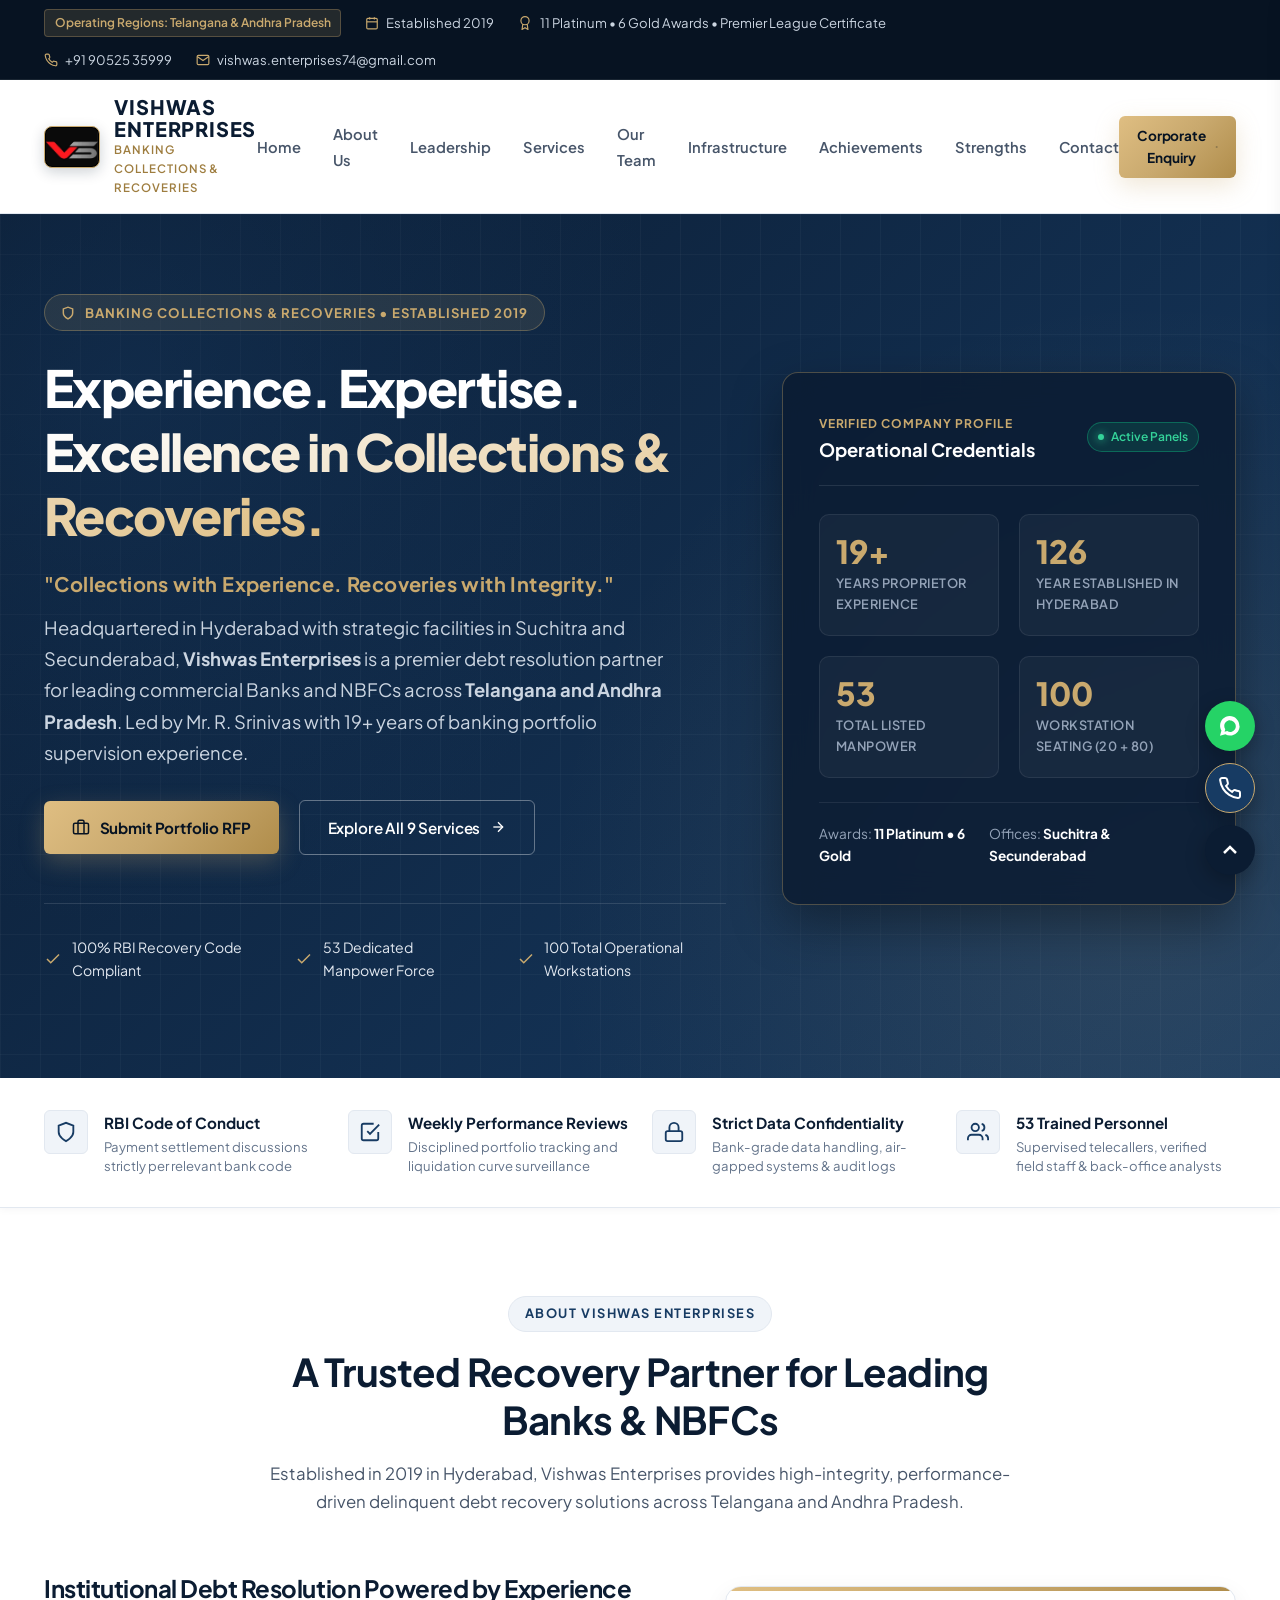
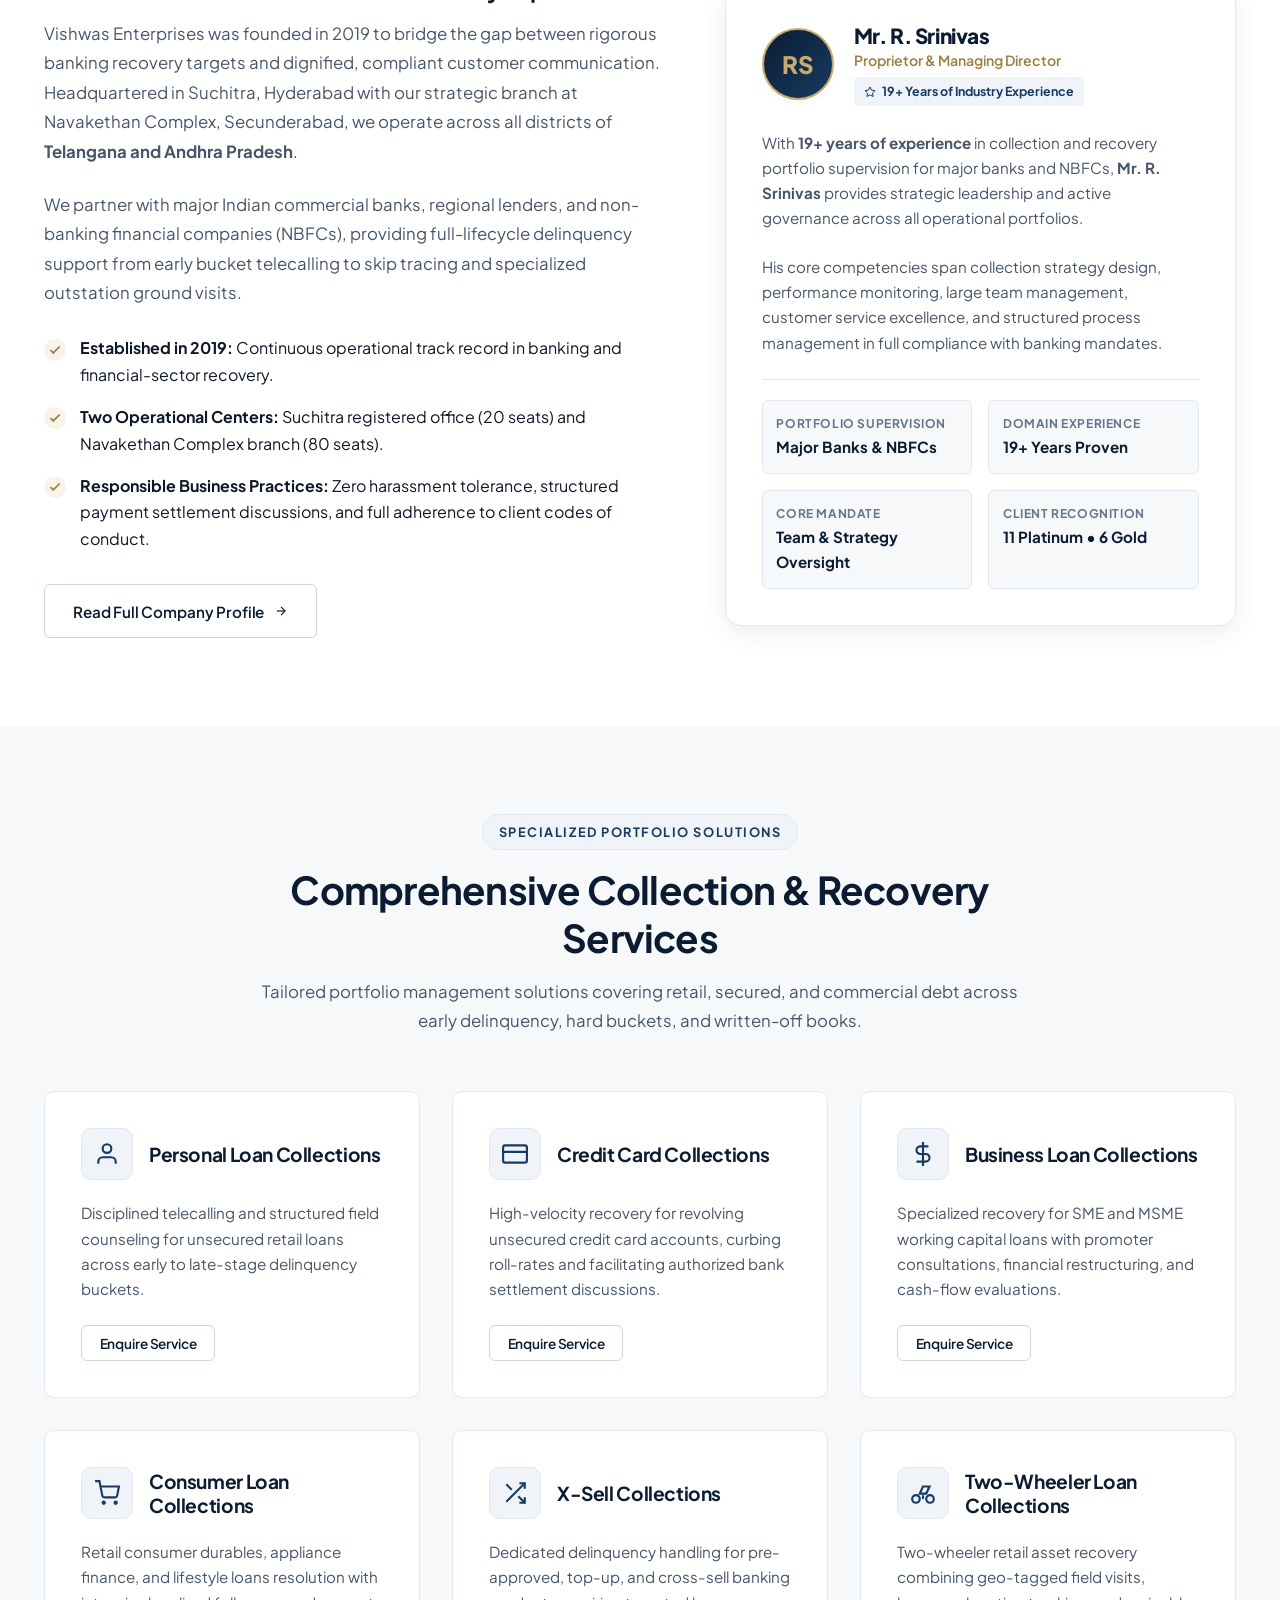
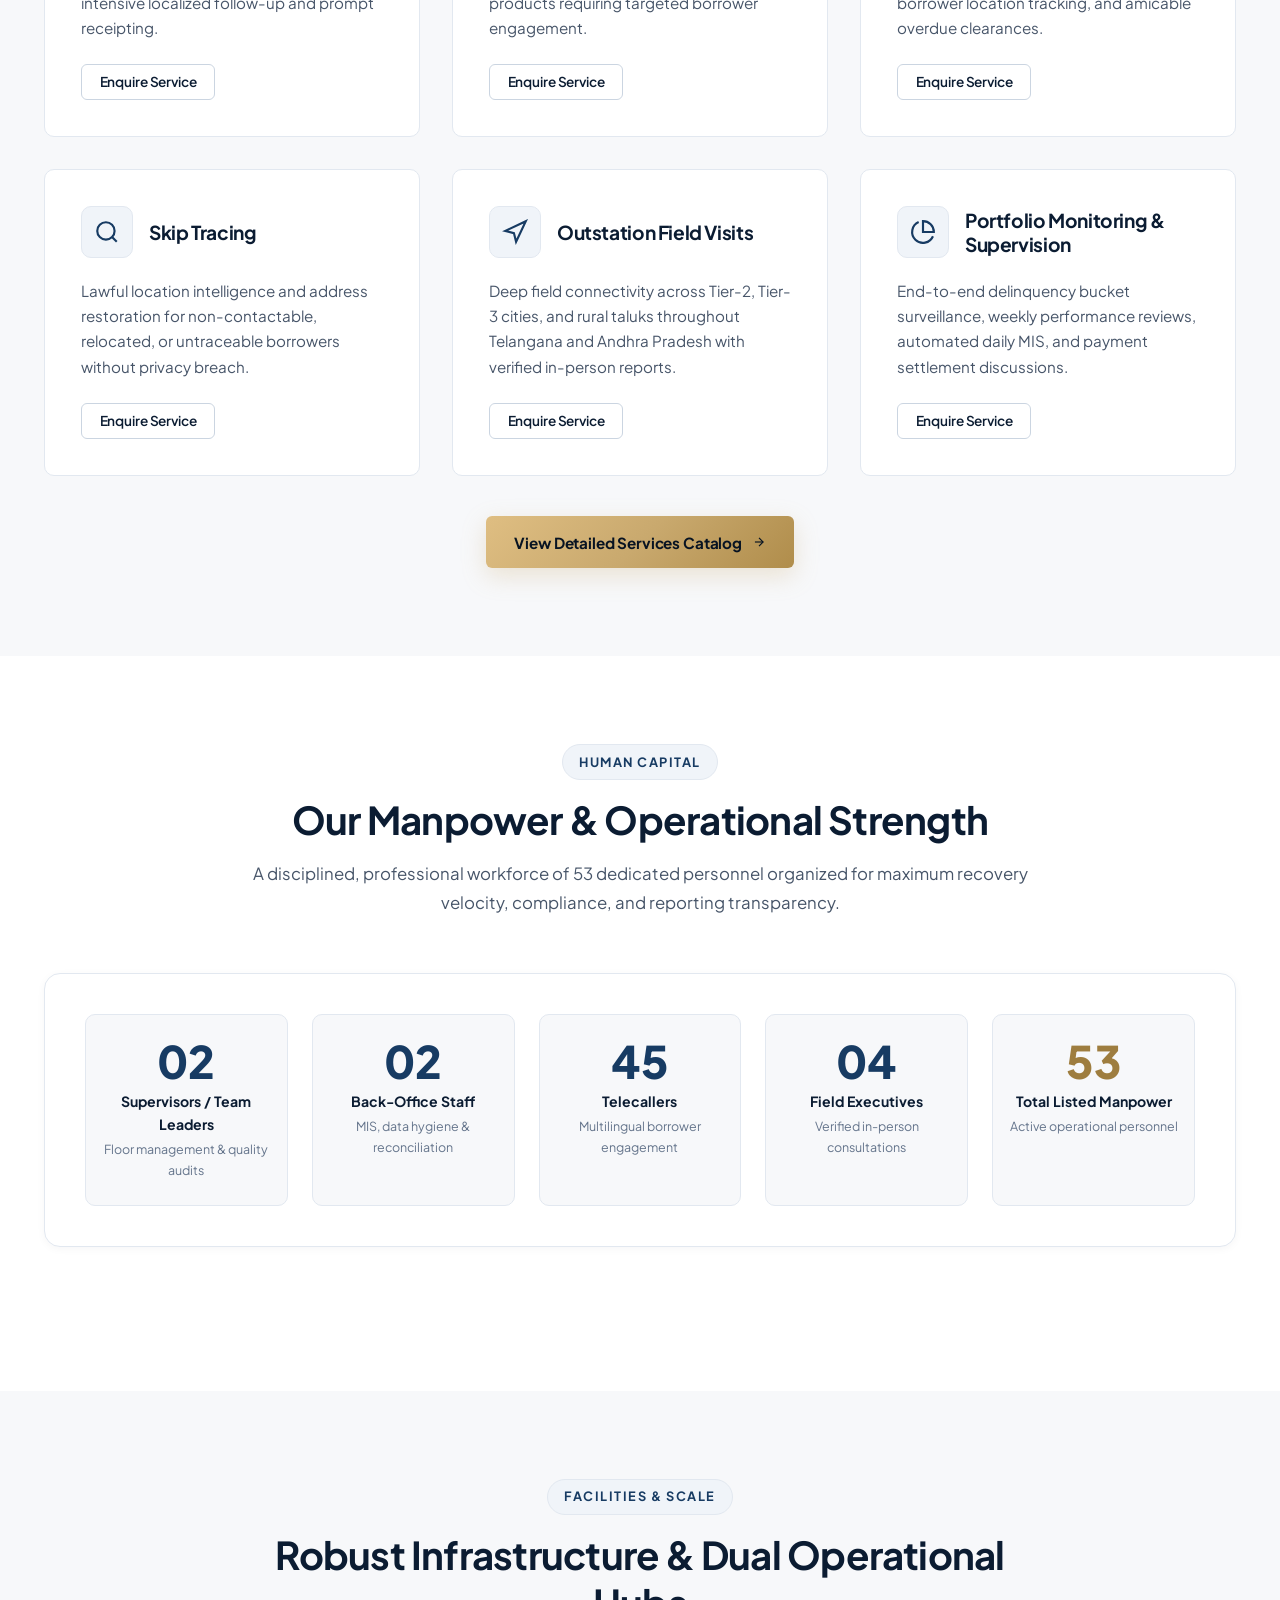
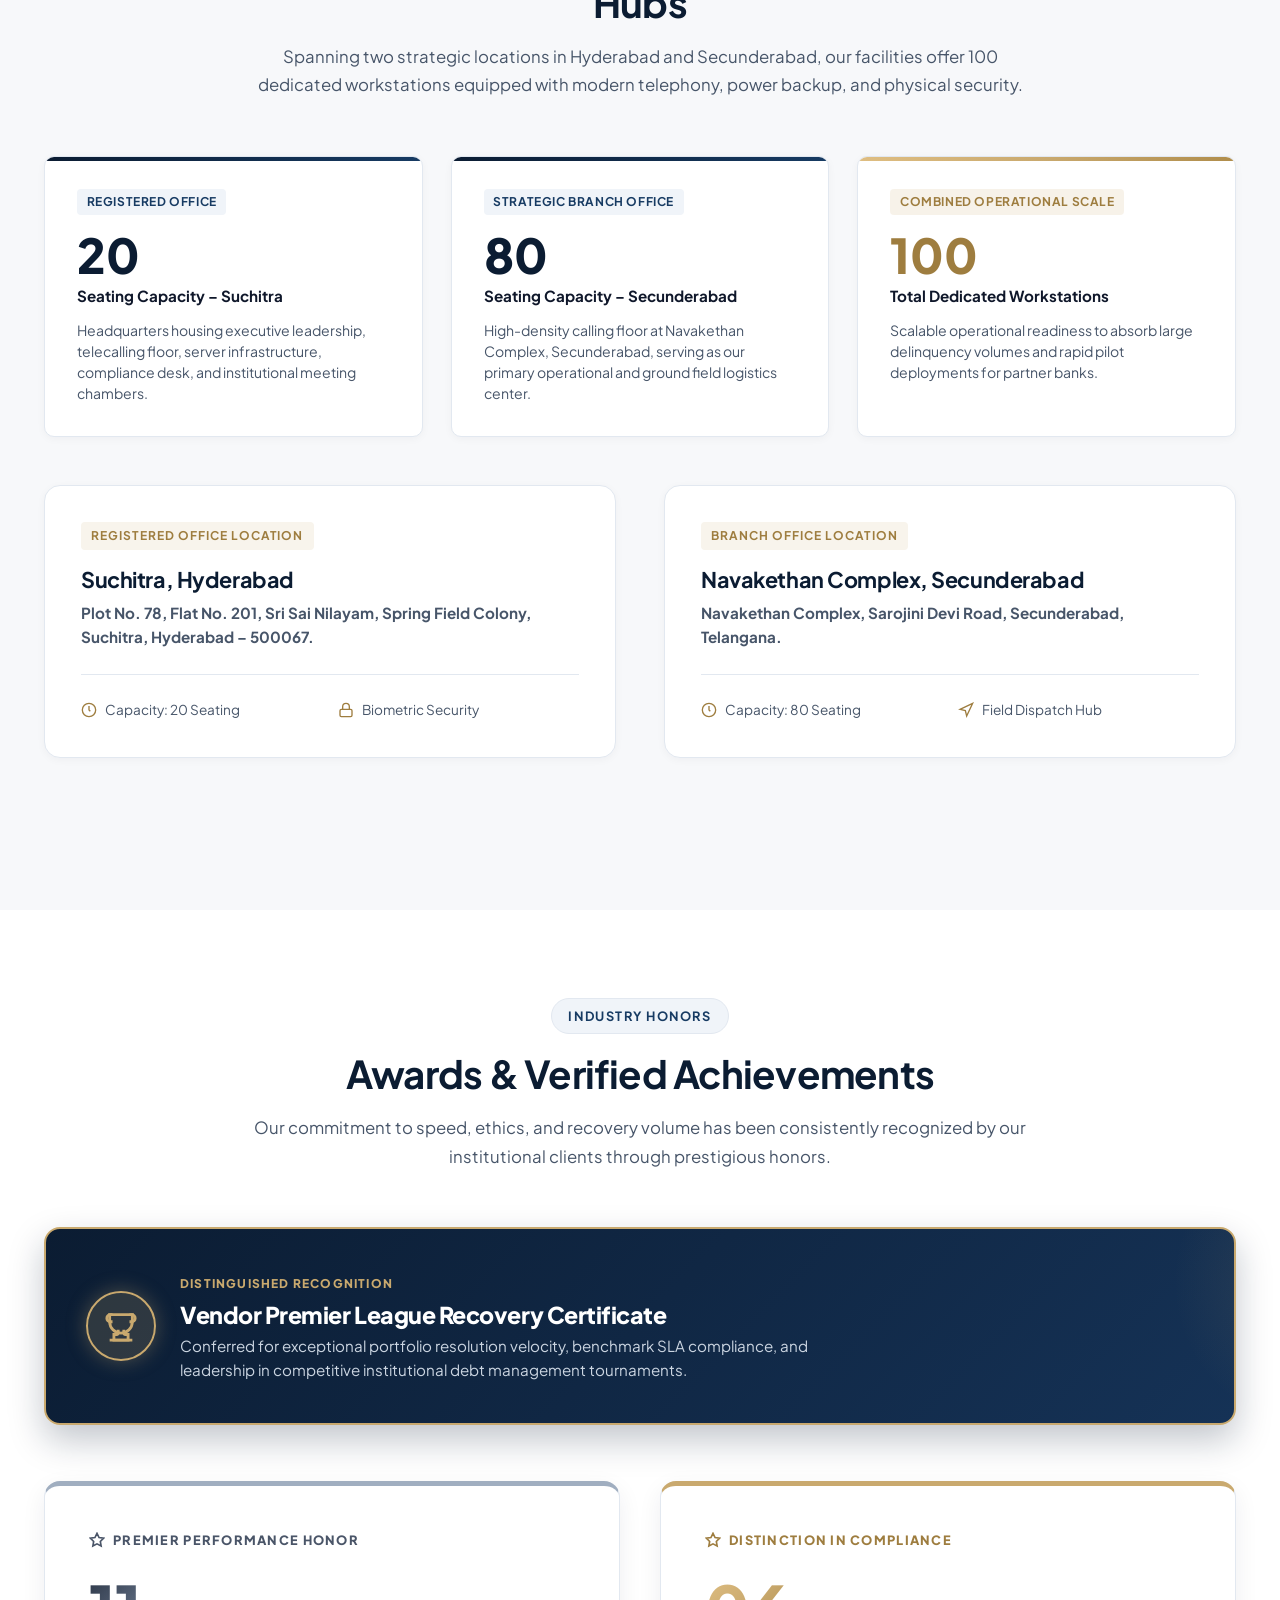
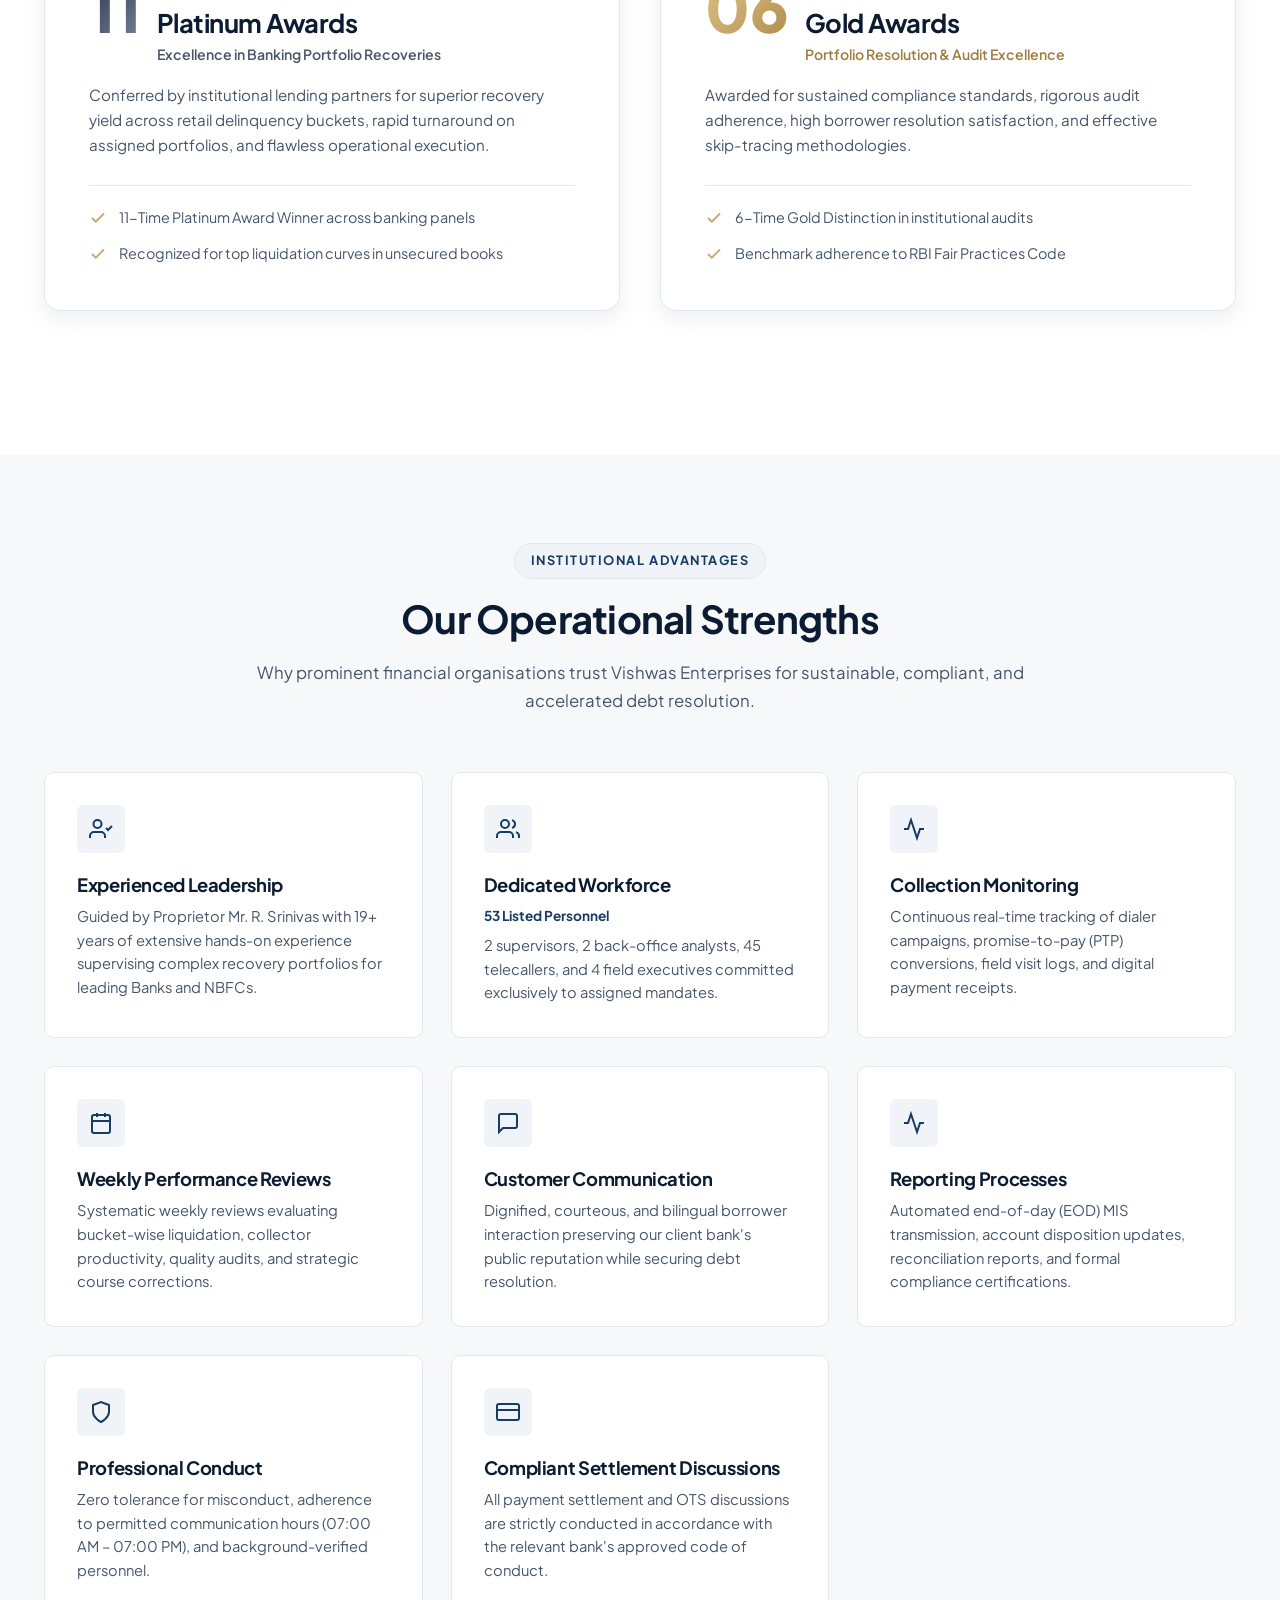
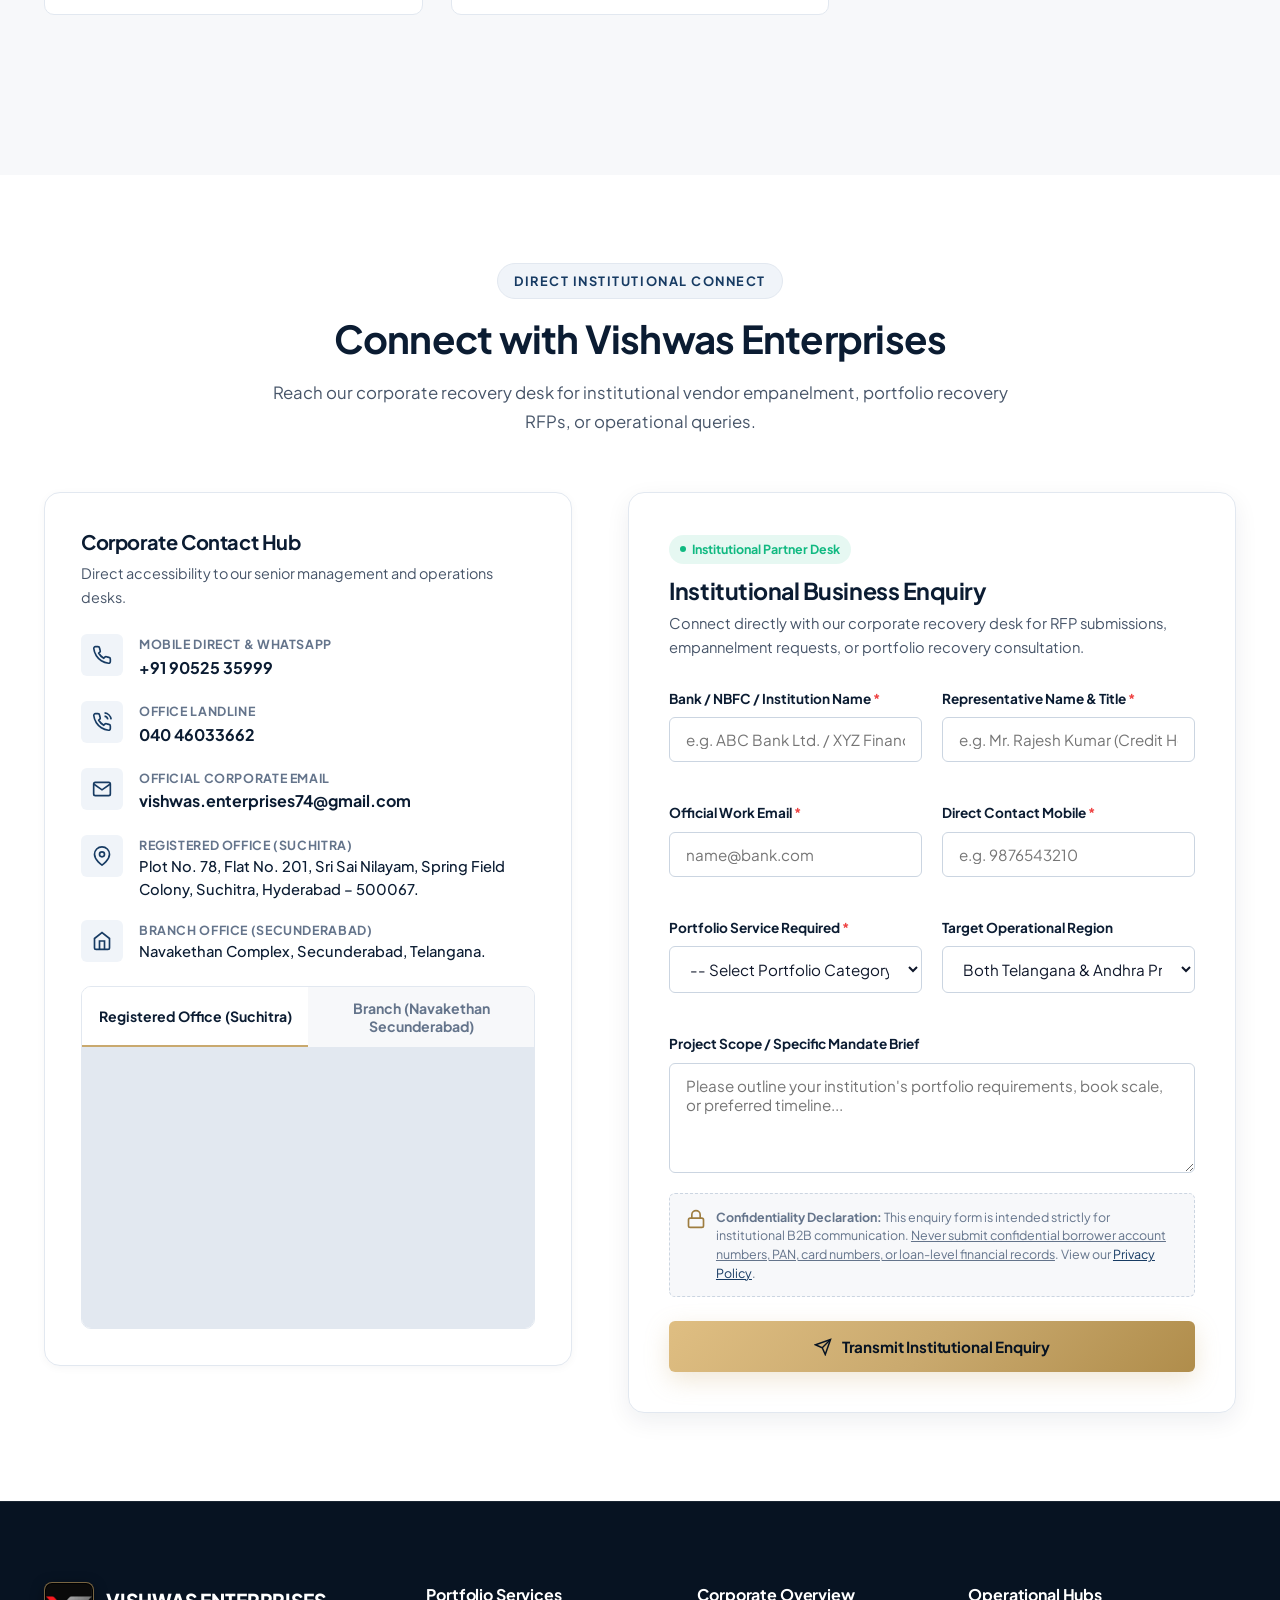
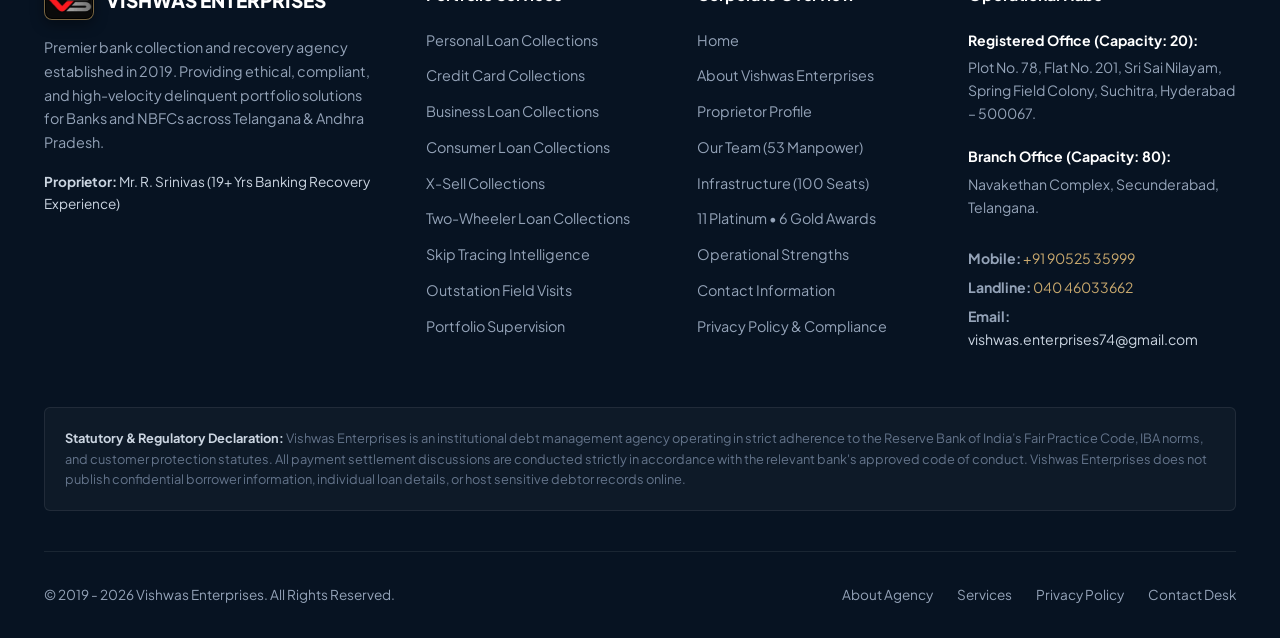
==== commit aa0c0863: "Implement Master PRD: 19+ yrs exp, 53 manpower, 100 seating, 11 Platinum & 6 Gold awards, 9 services" ====
--- a/index.html
+++ b/index.html
@@ -5,48 +5,56 @@
   <meta name="viewport" content="width=device-width, initial-scale=1.0">
   
   <!-- Primary SEO Meta Tags -->
-  <title>Vishwas Enterprises | Bank Collection & Recovery Agency Hyderabad & Secunderabad</title>
-  <meta name="description" content="Vishwas Enterprises is a premier bank collection and recovery agency established in 2019, operating across Telangana and Andhra Pradesh. Led by Mr. R. Srinivas with 17+ years of banking recovery expertise.">
-  <meta name="keywords" content="Vishwas Enterprises Hyderabad, Collection Agency Hyderabad, Bank Recovery Agency Secunderabad, Loan Collection Services Telangana, Collection and Recovery Services Andhra Pradesh, Debt Recovery Agency India, NBFC Collection Agency Suchitra">
+  <title>Vishwas Enterprises | Banking Collections and Recoveries | Hyderabad & Secunderabad</title>
+  <meta name="description" content="Vishwas Enterprises is a premier banking collection and recovery agency established in 2019 in Hyderabad and Secunderabad, operating across Telangana and Andhra Pradesh. Led by Mr. R. Srinivas with 19+ years of portfolio supervision experience.">
+  <meta name="keywords" content="Vishwas Enterprises Hyderabad, Vishwas Enterprises Secunderabad, Bank Recovery Agency Hyderabad, Collection Agency Telangana, Loan Collection Services Hyderabad, Banking Collection Services Andhra Pradesh, Debt Collection Agency India">
   <meta name="author" content="Vishwas Enterprises">
   <meta name="robots" content="index, follow">
 
   <!-- Open Graph / Social Meta Tags -->
   <meta property="og:type" content="business.business">
-  <meta property="og:title" content="Vishwas Enterprises | Bank Collection & Recovery Agency">
-  <meta property="og:description" content="Collections with Experience. Recoveries with Integrity. Serving leading Banks and NBFCs across Telangana & Andhra Pradesh since 2019.">
-  <meta property="og:url" content="https://www.vishwasenterprises.com">
+  <meta property="og:title" content="Vishwas Enterprises | Experience. Expertise. Excellence in Collections & Recoveries.">
+  <meta property="og:description" content="Collections with Experience. Recoveries with Integrity. Serving premier Banks and NBFCs across Telangana & Andhra Pradesh since 2019.">
+  <meta property="og:url" content="https://www.vishwasenterprises.com/">
   <meta property="og:site_name" content="Vishwas Enterprises">
+  <meta property="og:image" content="assets/logo.jpg">
   <meta property="og:locale" content="en_IN">
-  <meta property="og:image" content="assets/logo.jpg">
-
-  <!-- Favicon Monogram -->
+
+  <!-- Favicon -->
   <link rel="icon" type="image/jpeg" href="assets/logo.jpg">
   <link rel="apple-touch-icon" href="assets/logo.jpg">
 
-  <!-- Google Fonts: Plus Jakarta Sans for Premium Corporate Typography -->
+  <!-- Google Fonts: Plus Jakarta Sans for Corporate Banking Typography -->
   <link rel="preconnect" href="https://fonts.googleapis.com">
   <link rel="preconnect" href="https://fonts.gstatic.com" crossorigin>
-  <link href="https://fonts.googleapis.com/css2?family=Plus+Jakarta+Sans:wght@300;400;500;600;700;800&display=swap" rel="stylesheet">
-
-  <!-- Main Stylesheet -->
+  <link href="https://fonts.googleapis.com/css2?family=Plus+Jakarta+Sans:wght@300;400;500;600;700;800;900&display=swap" rel="stylesheet">
+
+  <!-- Stylesheets -->
   <link rel="stylesheet" href="css/style.css">
-
-  <!-- JSON-LD Structured Data for LocalBusiness & Financial Services -->
+  <link rel="stylesheet" href="css/responsive.css">
+
+  <!-- Schema.org JSON-LD Structured Data for LocalBusiness & Financial Services -->
   <script type="application/ld+json">
   {
     "@context": "https://schema.org",
     "@type": "FinancialService",
     "name": "Vishwas Enterprises",
-    "alternateName": "Vishwas Enterprises Bank Recovery Agency",
+    "alternateName": "Vishwas Enterprises Banking Collections and Recoveries",
     "image": "https://www.vishwasenterprises.com/assets/logo.jpg",
-    "description": "Premium bank collection and recovery agency in Hyderabad & Secunderabad, operating across Telangana and Andhra Pradesh.",
+    "description": "Leading banking collection and recovery agency headquartered in Hyderabad, Telangana, with operations across Telangana and Andhra Pradesh.",
     "telephone": "+91-90525-35999",
     "email": "vishwas.enterprises74@gmail.com",
+    "foundingDate": "2019",
+    "founder": {
+      "@type": "Person",
+      "name": "Mr. R. Srinivas",
+      "jobTitle": "Proprietor & Managing Director",
+      "description": "19+ years experience in collection and recovery portfolio supervision for major banks and NBFCs."
+    },
     "address": [
       {
         "@type": "PostalAddress",
-        "streetAddress": "Suchitra",
+        "streetAddress": "Plot No. 78, Flat No. 201, Sri Sai Nilayam, Spring Field Colony, Suchitra",
         "addressLocality": "Hyderabad",
         "addressRegion": "Telangana",
         "postalCode": "500067",
@@ -54,20 +62,13 @@
       },
       {
         "@type": "PostalAddress",
-        "streetAddress": "Navaketan Complex, Sarojini Devi Road",
+        "streetAddress": "Navakethan Complex",
         "addressLocality": "Secunderabad",
         "addressRegion": "Telangana",
         "postalCode": "500003",
         "addressCountry": "IN"
       }
     ],
-    "founder": {
-      "@type": "Person",
-      "name": "Mr. R. Srinivas",
-      "jobTitle": "Proprietor & Managing Director",
-      "description": "17+ years experience in retail banking debt management and portfolio recovery."
-    },
-    "foundingDate": "2019",
     "areaServed": [
       { "@type": "AdministrativeArea", "name": "Telangana" },
       { "@type": "AdministrativeArea", "name": "Andhra Pradesh" }
@@ -91,14 +92,12 @@
       <div class="top-bar-left">
         <span class="badge-regions">Operating Regions: Telangana & Andhra Pradesh</span>
         <span class="top-bar-item">
-          <!-- Calendar / Established Icon -->
           <svg width="14" height="14" viewBox="0 0 24 24" fill="none" stroke="currentColor" stroke-width="2"><rect x="3" y="4" width="18" height="18" rx="2" ry="2"></rect><line x1="16" y1="2" x2="16" y2="6"></line><line x1="8" y1="2" x2="8" y2="6"></line><line x1="3" y1="10" x2="21" y2="10"></line></svg>
           Established 2019
         </span>
         <span class="top-bar-item">
-          <!-- Award Icon -->
           <svg width="14" height="14" viewBox="0 0 24 24" fill="none" stroke="currentColor" stroke-width="2"><circle cx="12" cy="8" r="7"></circle><polyline points="8.21 13.89 7 23 12 20 17 23 15.79 13.88"></polyline></svg>
-          8 Platinum & 4 Gold Awards
+          11 Platinum &bull; 6 Gold Awards &bull; Premier League Certificate
         </span>
       </div>
       <div class="top-bar-right">
@@ -120,32 +119,33 @@
   <header class="main-header">
     <div class="container">
       <nav class="navbar">
-        <!-- Brand Logo -->
-        <a href="#home" class="brand-logo" aria-label="Vishwas Enterprises Home">
+        <!-- Official Logo & Brand Name -->
+        <a href="index.html" class="brand-logo" aria-label="Vishwas Enterprises Home">
           <div class="brand-logo-badge">
-            <img src="assets/logo.jpg" alt="Vishwas Enterprises Logo" class="brand-logo-img">
+            <img src="assets/logo.jpg" alt="Vishwas Enterprises Official Logo" class="brand-logo-img">
           </div>
           <div class="brand-text">
             <span class="brand-name">VISHWAS ENTERPRISES</span>
-            <span class="brand-tagline">Bank Collection & Recovery Agency</span>
+            <span class="brand-tagline">Banking Collections & Recoveries</span>
           </div>
         </a>
 
         <!-- Desktop Navigation Links -->
         <ul class="nav-links">
-          <li><a href="#home" class="nav-link active">Home</a></li>
-          <li><a href="#about" class="nav-link">About Us</a></li>
-          <li><a href="#services" class="nav-link">Services</a></li>
+          <li><a href="index.html" class="nav-link active">Home</a></li>
+          <li><a href="about.html" class="nav-link">About Us</a></li>
+          <li><a href="#leadership" class="nav-link">Leadership</a></li>
+          <li><a href="services.html" class="nav-link">Services</a></li>
+          <li><a href="#team" class="nav-link">Our Team</a></li>
+          <li><a href="#infrastructure" class="nav-link">Infrastructure</a></li>
+          <li><a href="#awards" class="nav-link">Achievements</a></li>
           <li><a href="#strengths" class="nav-link">Strengths</a></li>
-          <li><a href="#awards" class="nav-link">Achievements</a></li>
-          <li><a href="#infrastructure" class="nav-link">Infrastructure</a></li>
-          <li><a href="#faq" class="nav-link">FAQ</a></li>
-          <li><a href="#contact" class="nav-link">Contact</a></li>
+          <li><a href="contact.html" class="nav-link">Contact</a></li>
         </ul>
 
         <!-- Nav CTA -->
         <div class="nav-cta">
-          <a href="#contact" class="btn btn-primary btn-sm">
+          <a href="contact.html#contact" class="btn btn-primary btn-sm">
             <span>Corporate Enquiry</span>
             <svg width="14" height="14" viewBox="0 0 24 24" fill="none" stroke="currentColor" stroke-width="2"><line x1="5" y1="12" x2="19" y2="12"></line><polyline points="12 5 19 12 12 19"></polyline></svg>
           </a>
@@ -161,7 +161,7 @@
 
   <!-- Mobile Drawer Menu -->
   <div class="mobile-nav-overlay"></div>
-  <aside class="mobile-nav-drawer" aria-label="Mobile Menu">
+  <aside class="mobile-nav-drawer" aria-label="Mobile Navigation Drawer">
     <div class="mobile-drawer-header">
       <div class="brand-logo">
         <div class="brand-logo-badge">
@@ -176,24 +176,25 @@
     </div>
 
     <ul class="mobile-nav-links">
-      <li><a href="#home" class="nav-link">Home</a></li>
-      <li><a href="#about" class="nav-link">About Us</a></li>
-      <li><a href="#services" class="nav-link">Our Services</a></li>
+      <li><a href="index.html" class="nav-link">Home</a></li>
+      <li><a href="about.html" class="nav-link">About Us & Leadership</a></li>
+      <li><a href="services.html" class="nav-link">All 9 Services</a></li>
+      <li><a href="#team" class="nav-link">Our Team (53 Manpower)</a></li>
+      <li><a href="#infrastructure" class="nav-link">Infrastructure (100 Seats)</a></li>
+      <li><a href="#awards" class="nav-link">Awards & Achievements</a></li>
       <li><a href="#strengths" class="nav-link">Our Strengths</a></li>
-      <li><a href="#awards" class="nav-link">Awards & Milestones</a></li>
-      <li><a href="#infrastructure" class="nav-link">Infrastructure & Team</a></li>
-      <li><a href="#faq" class="nav-link">Institutional FAQ</a></li>
-      <li><a href="#contact" class="nav-link">Contact Information</a></li>
+      <li><a href="contact.html" class="nav-link">Contact & Branch Maps</a></li>
+      <li><a href="privacy-policy.html" class="nav-link">Privacy Policy</a></li>
     </ul>
 
-    <a href="#contact" class="btn btn-primary" style="width: 100%; margin-bottom: 1.5rem;">Partner With Us</a>
+    <a href="contact.html#contact" class="btn btn-primary" style="width: 100%; margin-bottom: 1.5rem;">Partner With Us</a>
 
     <div class="mobile-drawer-contact">
-      <div><strong>Direct Helpline:</strong> <a href="tel:+919052535999">+91 90525 35999</a></div>
+      <div><strong>Helpline:</strong> <a href="tel:+919052535999">+91 90525 35999</a></div>
       <div><strong>Landline:</strong> <a href="tel:04046033662">040 46033662</a></div>
       <div><strong>Email:</strong> <a href="mailto:vishwas.enterprises74@gmail.com">vishwas.enterprises74@gmail.com</a></div>
-      <div><strong>Head Office:</strong> Suchitra, Hyderabad</div>
-      <div><strong>Branch:</strong> Navaketan Complex, Secunderabad</div>
+      <div><strong>Registered Office:</strong> Suchitra, Hyderabad</div>
+      <div><strong>Branch Office:</strong> Navakethan Complex, Secunderabad</div>
     </div>
   </aside>
 
@@ -207,26 +208,29 @@
         <div class="hero-content">
           <div class="hero-badge">
             <svg width="14" height="14" viewBox="0 0 24 24" fill="none" stroke="currentColor" stroke-width="2.5"><path d="M12 22s8-4 8-10V5l-8-3-8 3v7c0 6 8 10 8 10z"></path></svg>
-            Trusted Banking Recovery Partner &bull; Established 2019
+            Banking Collections & Recoveries &bull; Established 2019
           </div>
 
           <h1 class="hero-title">
-            Collections with Experience. <br>
-            <span class="hero-subtitle-highlight">Recoveries with Integrity.</span>
+            Experience. Expertise. <br>
+            <span class="hero-subtitle-highlight">Excellence in Collections & Recoveries.</span>
           </h1>
 
+          <p style="font-size: 1.25rem; font-weight: 700; color: var(--accent-gold); margin-bottom: 0.75rem; letter-spacing: 0.02em;">
+            "Collections with Experience. Recoveries with Integrity."
+          </p>
+
           <p class="hero-desc">
-            Vishwas Enterprises is a premier bank collection and recovery agency headquartered in Hyderabad, delivering high-velocity, ethical, and compliance-driven debt resolution for leading Banks, NBFCs, and Institutional Lenders across <strong>Telangana and Andhra Pradesh</strong>.
+            Headquartered in Hyderabad with strategic facilities in Suchitra and Secunderabad, <strong>Vishwas Enterprises</strong> is a premier debt resolution partner for leading commercial Banks and NBFCs across <strong>Telangana and Andhra Pradesh</strong>. Led by Mr. R. Srinivas with 19+ years of banking portfolio supervision experience.
           </p>
 
           <div class="hero-cta-group">
-            <a href="#contact" class="btn btn-primary">
-              <!-- Briefcase Icon -->
+            <a href="contact.html#contact" class="btn btn-primary">
               <svg width="18" height="18" viewBox="0 0 24 24" fill="none" stroke="currentColor" stroke-width="2"><rect x="2" y="7" width="20" height="14" rx="2" ry="2"></rect><path d="M16 21V5a2 2 0 0 0-2-2h-4a2 2 0 0 0-2 2v16"></path></svg>
               <span>Submit Portfolio RFP</span>
             </a>
-            <a href="#services" class="btn btn-outline-white">
-              <span>Explore Services</span>
+            <a href="services.html" class="btn btn-outline-white">
+              <span>Explore All 9 Services</span>
               <svg width="16" height="16" viewBox="0 0 24 24" fill="none" stroke="currentColor" stroke-width="2"><line x1="5" y1="12" x2="19" y2="12"></line><polyline points="12 5 19 12 12 19"></polyline></svg>
             </a>
           </div>
@@ -235,52 +239,52 @@
           <div class="hero-trust-bar">
             <div class="hero-trust-item">
               <svg width="18" height="18" viewBox="0 0 24 24" fill="none" stroke="currentColor" stroke-width="2"><polyline points="20 6 9 17 4 12"></polyline></svg>
-              <span>100% RBI Code of Conduct Adherent</span>
+              <span>100% RBI Recovery Code Compliant</span>
             </div>
             <div class="hero-trust-item">
               <svg width="18" height="18" viewBox="0 0 24 24" fill="none" stroke="currentColor" stroke-width="2"><polyline points="20 6 9 17 4 12"></polyline></svg>
-              <span>Verified & Trained Field Force</span>
+              <span>53 Dedicated Manpower Force</span>
             </div>
             <div class="hero-trust-item">
               <svg width="18" height="18" viewBox="0 0 24 24" fill="none" stroke="currentColor" stroke-width="2"><polyline points="20 6 9 17 4 12"></polyline></svg>
-              <span>Daily Digital MIS Reporting</span>
-            </div>
-          </div>
-        </div>
-
-        <!-- Hero Right: Credibility Metrics Card -->
+              <span>100 Total Operational Workstations</span>
+            </div>
+          </div>
+        </div>
+
+        <!-- Hero Right: Quick Company Statistics -->
         <div class="hero-card-wrapper">
           <div class="hero-card">
             <div class="hero-card-header">
               <div>
-                <span style="font-size: 0.75rem; text-transform: uppercase; color: var(--accent-gold); letter-spacing: 0.08em; font-weight: 700;">Operational Track Record</span>
-                <div class="hero-card-title">Institutional Credentials</div>
-              </div>
-              <span class="hero-status-pill">Active Operations</span>
+                <span style="font-size: 0.75rem; text-transform: uppercase; color: var(--accent-gold); letter-spacing: 0.08em; font-weight: 700;">Verified Company Profile</span>
+                <div class="hero-card-title">Operational Credentials</div>
+              </div>
+              <span class="hero-status-pill">Active Panels</span>
             </div>
 
             <div class="hero-stats-grid">
               <div class="hero-stat-box">
-                <div class="stat-number" data-target="17" data-suffix="+">17+</div>
-                <div class="stat-label">Years Leadership Domain Expertise</div>
+                <div class="stat-number" data-target="19" data-suffix="+">19+</div>
+                <div class="stat-label">Years Proprietor Experience</div>
               </div>
               <div class="hero-stat-box">
                 <div class="stat-number" data-target="2019" data-suffix="">2019</div>
-                <div class="stat-label">Year Founded in Hyderabad</div>
+                <div class="stat-label">Year Established in Hyderabad</div>
               </div>
               <div class="hero-stat-box">
-                <div class="stat-number" data-target="8" data-suffix="">8</div>
-                <div class="stat-label">Platinum Industry Awards</div>
+                <div class="stat-number" data-target="53" data-suffix="">53</div>
+                <div class="stat-label">Total Listed Manpower</div>
               </div>
               <div class="hero-stat-box">
-                <div class="stat-number" data-target="4" data-suffix="">4</div>
-                <div class="stat-label">Gold Performance Awards</div>
+                <div class="stat-number" data-target="100" data-suffix="">100</div>
+                <div class="stat-label">Workstation Seating (20 + 80)</div>
               </div>
             </div>
 
             <div class="hero-card-footer">
-              <span>Hubs: <strong>Suchitra & Secunderabad</strong></span>
-              <span>Footprint: <strong>Telangana & AP</strong></span>
+              <span>Awards: <strong>11 Platinum &bull; 6 Gold</strong></span>
+              <span>Offices: <strong>Suchitra & Secunderabad</strong></span>
             </div>
           </div>
         </div>
@@ -289,7 +293,7 @@
   </section>
 
   <!-- ========================================================================
-       INSTITUTIONAL TRUST STRIP
+       TRUST & ACCREDITATION STRIP
        ======================================================================== -->
   <section class="trust-strip">
     <div class="container">
@@ -299,8 +303,18 @@
             <svg width="22" height="22" viewBox="0 0 24 24" fill="none" stroke="currentColor" stroke-width="2"><path d="M12 22s8-4 8-10V5l-8-3-8 3v7c0 6 8 10 8 10z"></path></svg>
           </div>
           <div>
-            <div class="trust-feature-title">RBI Fair Practices Code</div>
-            <div class="trust-feature-sub">Zero harassment tolerance & dignified communication protocols</div>
+            <div class="trust-feature-title">RBI Code of Conduct</div>
+            <div class="trust-feature-sub">Payment settlement discussions strictly per relevant bank code</div>
+          </div>
+        </div>
+
+        <div class="trust-feature">
+          <div class="trust-feature-icon">
+            <svg width="22" height="22" viewBox="0 0 24 24" fill="none" stroke="currentColor" stroke-width="2"><polyline points="9 11 12 14 22 4"></polyline><path d="M21 12v7a2 2 0 0 1-2 2H5a2 2 0 0 1-2-2V5a2 2 0 0 1 2-2h11"></path></svg>
+          </div>
+          <div>
+            <div class="trust-feature-title">Weekly Performance Reviews</div>
+            <div class="trust-feature-sub">Disciplined portfolio tracking and liquidation curve surveillance</div>
           </div>
         </div>
 
@@ -310,7 +324,7 @@
           </div>
           <div>
             <div class="trust-feature-title">Strict Data Confidentiality</div>
-            <div class="trust-feature-sub">Air-gapped systems, secure VPNs & zero data exposure guarantees</div>
+            <div class="trust-feature-sub">Bank-grade data handling, air-gapped systems & audit logs</div>
           </div>
         </div>
 
@@ -319,18 +333,8 @@
             <svg width="22" height="22" viewBox="0 0 24 24" fill="none" stroke="currentColor" stroke-width="2"><path d="M17 21v-2a4 4 0 0 0-4-4H5a4 4 0 0 0-4 4v2"></path><circle cx="9" cy="7" r="4"></circle><path d="M23 21v-2a4 4 0 0 0-3-3.87"></path><path d="M16 3.13a4 4 0 0 1 0 7.75"></path></svg>
           </div>
           <div>
-            <div class="trust-feature-title">Vetted Field Personnel</div>
-            <div class="trust-feature-sub">Police verification, continuous training & ID tracking</div>
-          </div>
-        </div>
-
-        <div class="trust-feature">
-          <div class="trust-feature-icon">
-            <svg width="22" height="22" viewBox="0 0 24 24" fill="none" stroke="currentColor" stroke-width="2"><polyline points="23 6 13.5 15.5 8.5 10.5 1 18"></polyline><polyline points="17 6 23 6 23 12"></polyline></svg>
-          </div>
-          <div>
-            <div class="trust-feature-title">High Resolution Yields</div>
-            <div class="trust-feature-sub">Optimized recovery curves across soft, hard and write-off buckets</div>
+            <div class="trust-feature-title">53 Trained Personnel</div>
+            <div class="trust-feature-sub">Supervised telecallers, verified field staff & back-office analysts</div>
           </div>
         </div>
       </div>
@@ -338,70 +342,58 @@
   </section>
 
   <!-- ========================================================================
-       ABOUT US SECTION
+       ABOUT US & LEADERSHIP SECTION
        ======================================================================== -->
   <section id="about" class="section">
     <div class="container">
       <div class="section-header">
         <span class="section-tag">About Vishwas Enterprises</span>
-        <h2 class="section-title">A Proven Recovery Partner Built on Integrity & Domain Mastery</h2>
-        <p class="section-desc">Founded in 2019, Vishwas Enterprises has rapidly emerged as a trusted debt resolution and portfolio collection agency for prominent Indian banks and NBFCs across Telangana and Andhra Pradesh.</p>
+        <h2 class="section-title">A Trusted Recovery Partner for Leading Banks & NBFCs</h2>
+        <p class="section-desc">Established in 2019 in Hyderabad, Vishwas Enterprises provides high-integrity, performance-driven delinquent debt recovery solutions across Telangana and Andhra Pradesh.</p>
       </div>
 
       <div class="about-grid">
-        <!-- Left: Company Narrative -->
+        <!-- Left: Company Overview -->
         <div>
-          <h3 style="margin-bottom: 1rem; color: var(--primary-navy);">Empowering Financial Institutions with Strategic Portfolio Solutions</h3>
+          <h3 style="margin-bottom: 1rem; color: var(--primary-navy);">Institutional Debt Resolution Powered by Experience</h3>
           <p class="about-intro-text">
-            Vishwas Enterprises was established with a singular vision: to revolutionize the delinquent debt collection landscape through absolute compliance, systematic workflows, and respectful borrower engagement that protects lender reputations while maximizing recovery velocity.
+            Vishwas Enterprises was founded in 2019 to bridge the gap between rigorous banking recovery targets and dignified, compliant customer communication. Headquartered in Suchitra, Hyderabad with our strategic branch at Navakethan Complex, Secunderabad, we operate across all districts of <strong>Telangana and Andhra Pradesh</strong>.
           </p>
           <p class="about-intro-text">
-            Operating from our strategic dual offices in <strong>Suchitra, Hyderabad</strong> and <strong>Navaketan Complex, Secunderabad</strong>, we maintain comprehensive ground coverage across both metropolitan corridors and interior rural districts across Telangana and Andhra Pradesh.
+            We partner with major Indian commercial banks, regional lenders, and non-banking financial companies (NBFCs), providing full-lifecycle delinquency support from early bucket telecalling to skip tracing and specialized outstation ground visits.
           </p>
 
           <div class="about-features-list">
             <div class="about-feature-item">
               <span class="about-check"><svg viewBox="0 0 24 24" fill="none" stroke="currentColor" stroke-width="3"><polyline points="20 6 9 17 4 12"></polyline></svg></span>
               <div>
-                <strong>Founded in 2019:</strong> Established track record serving prime private, public, and non-banking lending institutions.
+                <strong>Established in 2019:</strong> Continuous operational track record in banking and financial-sector recovery.
               </div>
             </div>
             <div class="about-feature-item">
               <span class="about-check"><svg viewBox="0 0 24 24" fill="none" stroke="currentColor" stroke-width="3"><polyline points="20 6 9 17 4 12"></polyline></svg></span>
               <div>
-                <strong>Bilingual Telecalling & Ground Force:</strong> Seamless communication in Telugu, Hindi, English, and Urdu ensuring high borrower rapport and rapid dispute resolution.
+                <strong>Two Operational Centers:</strong> Suchitra registered office (20 seats) and Navakethan Complex branch (80 seats).
               </div>
             </div>
             <div class="about-feature-item">
               <span class="about-check"><svg viewBox="0 0 24 24" fill="none" stroke="currentColor" stroke-width="3"><polyline points="20 6 9 17 4 12"></polyline></svg></span>
               <div>
-                <strong>Strict Regulatory Governance:</strong> Absolute adherence to Reserve Bank of India (RBI) Fair Practice Codes, Indian Banks’ Association (IBA) norms, and ISO quality management practices.
-              </div>
-            </div>
-          </div>
-
-          <!-- Vision & Mission -->
-          <div class="vision-mission-grid">
-            <div class="vm-card">
-              <div class="vm-icon">
-                <svg width="20" height="20" viewBox="0 0 24 24" fill="none" stroke="currentColor" stroke-width="2"><circle cx="12" cy="12" r="10"></circle><polygon points="12 8 8 12 12 16 16 12 12 8"></polygon></svg>
-              </div>
-              <h4 class="vm-title">Our Vision</h4>
-              <p class="vm-text">To be recognized as the gold standard in banking collections across Southern India, celebrated for ethical conduct, speed of execution, and unmatched recovery returns.</p>
-            </div>
-
-            <div class="vm-card">
-              <div class="vm-icon">
-                <svg width="20" height="20" viewBox="0 0 24 24" fill="none" stroke="currentColor" stroke-width="2"><path d="M22 11.08V12a10 10 0 1 1-5.93-9.14"></path><polyline points="22 4 12 14.01 9 11.01"></polyline></svg>
-              </div>
-              <h4 class="vm-title">Our Mission</h4>
-              <p class="vm-text">Delivering transparent, technology-enabled portfolio recovery through disciplined SOPs, certified professionals, and dignified borrower communications.</p>
-            </div>
-          </div>
-        </div>
-
-        <!-- Right: Proprietor Profile Card -->
-        <div>
+                <strong>Responsible Business Practices:</strong> Zero harassment tolerance, structured payment settlement discussions, and full adherence to client codes of conduct.
+              </div>
+            </div>
+          </div>
+
+          <div style="margin-top: 2rem;">
+            <a href="about.html" class="btn btn-outline-navy">
+              <span>Read Full Company Profile</span>
+              <svg width="14" height="14" viewBox="0 0 24 24" fill="none" stroke="currentColor" stroke-width="2"><line x1="5" y1="12" x2="19" y2="12"></line><polyline points="12 5 19 12 12 19"></polyline></svg>
+            </a>
+          </div>
+        </div>
+
+        <!-- Right: Leadership Profile -->
+        <div id="leadership">
           <div class="proprietor-card">
             <div class="proprietor-header">
               <div class="proprietor-avatar">RS</div>
@@ -410,34 +402,34 @@
                 <div class="proprietor-designation">Proprietor & Managing Director</div>
                 <div class="proprietor-exp-badge">
                   <svg width="12" height="12" viewBox="0 0 24 24" fill="none" stroke="currentColor" stroke-width="2"><polygon points="12 2 15.09 8.26 22 9.27 17 14.14 18.18 21.02 12 17.77 5.82 21.02 7 14.14 2 9.27 8.91 8.26 12 2"></polygon></svg>
-                  17+ Years Retail Banking Experience
+                  19+ Years of Industry Experience
                 </div>
               </div>
             </div>
 
             <p class="proprietor-bio">
-              With over 17 years of hands-on experience in retail banking debt management, delinquency mitigation, and institutional risk recovery, <strong>Mr. R. Srinivas</strong> spearheads Vishwas Enterprises with unmatched domain acumen.
+              With <strong>19+ years of experience</strong> in collection and recovery portfolio supervision for major banks and NBFCs, <strong>Mr. R. Srinivas</strong> provides strategic leadership and active governance across all operational portfolios.
             </p>
             <p class="proprietor-bio">
-              His leadership is marked by deep expertise across diverse asset classes—including personal loans, revolving credit cards, MSME business credit, and vehicle finance. Under his stewardship, the firm has achieved <strong>8 Platinum Awards</strong> and <strong>4 Gold Awards</strong> for sustained recovery excellence, exceptional compliance ratings, and operational reliability.
+              His core competencies span collection strategy design, performance monitoring, large team management, customer service excellence, and structured process management in full compliance with banking mandates.
             </p>
 
             <div class="proprietor-creds">
               <div class="cred-box">
-                <div class="cred-title">Core Specialization</div>
-                <div class="cred-val">Retail & MSME Delinquency</div>
+                <div class="cred-title">Portfolio Supervision</div>
+                <div class="cred-val">Major Banks & NBFCs</div>
               </div>
               <div class="cred-box">
-                <div class="cred-title">Leadership Mandate</div>
-                <div class="cred-val">100% Ethical Compliance</div>
+                <div class="cred-title">Domain Experience</div>
+                <div class="cred-val">19+ Years Proven</div>
               </div>
               <div class="cred-box">
-                <div class="cred-title">Operational Hubs</div>
-                <div class="cred-val">Suchitra & Secunderabad</div>
+                <div class="cred-title">Core Mandate</div>
+                <div class="cred-val">Team & Strategy Oversight</div>
               </div>
               <div class="cred-box">
-                <div class="cred-title">Client Satisfaction</div>
-                <div class="cred-val">Recognized Industry Veteran</div>
+                <div class="cred-title">Client Recognition</div>
+                <div class="cred-val">11 Platinum &bull; 6 Gold</div>
               </div>
             </div>
           </div>
@@ -447,14 +439,14 @@
   </section>
 
   <!-- ========================================================================
-       SERVICES SECTION
+       OUR SERVICES SECTION (ALL 9 SERVICES)
        ======================================================================== -->
   <section id="services" class="section section-light">
     <div class="container">
       <div class="section-header">
-        <span class="section-tag">Our Specialized Services</span>
-        <h2 class="section-title">Comprehensive Collection & Recovery Solutions</h2>
-        <p class="section-desc">We deliver full-lifecycle delinquency management tailored to the risk appetite and regulatory requirements of institutional lenders across retail, commercial, and secured portfolios.</p>
+        <span class="section-tag">Specialized Portfolio Solutions</span>
+        <h2 class="section-title">Comprehensive Collection & Recovery Services</h2>
+        <p class="section-desc">Tailored portfolio management solutions covering retail, secured, and commercial debt across early delinquency, hard buckets, and written-off books.</p>
       </div>
 
       <div class="services-grid">
@@ -467,24 +459,10 @@
             <h3 class="service-title">Personal Loan Collections</h3>
           </div>
           <p class="service-desc">
-            Amicable yet resolute resolution of unsecured retail loans across early to late delinquency buckets. We focus on structured repayment counseling and customer re-engagement.
-          </p>
-          <div class="service-features">
-            <div class="service-feature">
-              <svg viewBox="0 0 24 24" fill="none" stroke="currentColor" stroke-width="3"><polyline points="20 6 9 17 4 12"></polyline></svg>
-              <span>Soft Bucket (SMA-0 & SMA-1) Reminders</span>
-            </div>
-            <div class="service-feature">
-              <svg viewBox="0 0 24 24" fill="none" stroke="currentColor" stroke-width="3"><polyline points="20 6 9 17 4 12"></polyline></svg>
-              <span>Hard Bucket (SMA-2 & NPA) Intensive Follow-up</span>
-            </div>
-            <div class="service-feature">
-              <svg viewBox="0 0 24 24" fill="none" stroke="currentColor" stroke-width="3"><polyline points="20 6 9 17 4 12"></polyline></svg>
-              <span>Bank-Approved OTS (One Time Settlement) Facilitation</span>
-            </div>
-          </div>
+            Disciplined telecalling and structured field counseling for unsecured retail loans across early to late-stage delinquency buckets.
+          </p>
           <div class="service-action">
-            <button class="btn btn-outline-navy btn-sm" onclick="selectServiceAndScroll('Personal Loan Collections')">Enquire for Personal Loans</button>
+            <button class="btn btn-outline-navy btn-sm" onclick="selectServiceAndScroll('Personal Loan Collections')">Enquire Service</button>
           </div>
         </article>
 
@@ -497,24 +475,10 @@
             <h3 class="service-title">Credit Card Collections</h3>
           </div>
           <p class="service-desc">
-            High-velocity recovery for revolving unsecured credit card portfolios. Rapid response tele-calling combined with localized field verification to curtail rolling delinquency.
-          </p>
-          <div class="service-features">
-            <div class="service-feature">
-              <svg viewBox="0 0 24 24" fill="none" stroke="currentColor" stroke-width="3"><polyline points="20 6 9 17 4 12"></polyline></svg>
-              <span>Revolving Delinquency Curbing</span>
-            </div>
-            <div class="service-feature">
-              <svg viewBox="0 0 24 24" fill="none" stroke="currentColor" stroke-width="3"><polyline points="20 6 9 17 4 12"></polyline></svg>
-              <span>Charge-off & Write-off Portfolio Recovery</span>
-            </div>
-            <div class="service-feature">
-              <svg viewBox="0 0 24 24" fill="none" stroke="currentColor" stroke-width="3"><polyline points="20 6 9 17 4 12"></polyline></svg>
-              <span>Dispute Reconciliation & Minimum Amount Dues</span>
-            </div>
-          </div>
+            High-velocity recovery for revolving unsecured credit card accounts, curbing roll-rates and facilitating authorized bank settlement discussions.
+          </p>
           <div class="service-action">
-            <button class="btn btn-outline-navy btn-sm" onclick="selectServiceAndScroll('Credit Card Collections')">Enquire for Credit Cards</button>
+            <button class="btn btn-outline-navy btn-sm" onclick="selectServiceAndScroll('Credit Card Collections')">Enquire Service</button>
           </div>
         </article>
 
@@ -527,24 +491,10 @@
             <h3 class="service-title">Business Loan Collections</h3>
           </div>
           <p class="service-desc">
-            Specialized recovery for SME, MSME, and commercial working capital loans. Senior supervisors engage directly with business promoters to assess cash-flow and formulate viable restructuring.
-          </p>
-          <div class="service-features">
-            <div class="service-feature">
-              <svg viewBox="0 0 24 24" fill="none" stroke="currentColor" stroke-width="3"><polyline points="20 6 9 17 4 12"></polyline></svg>
-              <span>Commercial & MSME Entity Profiling</span>
-            </div>
-            <div class="service-feature">
-              <svg viewBox="0 0 24 24" fill="none" stroke="currentColor" stroke-width="3"><polyline points="20 6 9 17 4 12"></polyline></svg>
-              <span>Promoter & Director Consultation</span>
-            </div>
-            <div class="service-feature">
-              <svg viewBox="0 0 24 24" fill="none" stroke="currentColor" stroke-width="3"><polyline points="20 6 9 17 4 12"></polyline></svg>
-              <span>Asset Backed Delinquency Escalation</span>
-            </div>
-          </div>
+            Specialized recovery for SME and MSME working capital loans with promoter consultations, financial restructuring, and cash-flow evaluations.
+          </p>
           <div class="service-action">
-            <button class="btn btn-outline-navy btn-sm" onclick="selectServiceAndScroll('Business Loan Collections')">Enquire for Business Loans</button>
+            <button class="btn btn-outline-navy btn-sm" onclick="selectServiceAndScroll('Business Loan Collections')">Enquire Service</button>
           </div>
         </article>
 
@@ -557,28 +507,46 @@
             <h3 class="service-title">Consumer Loan Collections</h3>
           </div>
           <p class="service-desc">
-            Retail consumer durable financing, two-wheeler, and point-of-sale retail loan recoveries. High-touch follow-up systems with neighborhood ground teams ensuring quick turnaround.
-          </p>
-          <div class="service-features">
-            <div class="service-feature">
-              <svg viewBox="0 0 24 24" fill="none" stroke="currentColor" stroke-width="3"><polyline points="20 6 9 17 4 12"></polyline></svg>
-              <span>Consumer Durables & Auto Loan Coverage</span>
-            </div>
-            <div class="service-feature">
-              <svg viewBox="0 0 24 24" fill="none" stroke="currentColor" stroke-width="3"><polyline points="20 6 9 17 4 12"></polyline></svg>
-              <span>High-Volume Retail Portfolio Handling</span>
-            </div>
-            <div class="service-feature">
-              <svg viewBox="0 0 24 24" fill="none" stroke="currentColor" stroke-width="3"><polyline points="20 6 9 17 4 12"></polyline></svg>
-              <span>Standardized Receipting & Digital Traceability</span>
-            </div>
-          </div>
+            Retail consumer durables, appliance finance, and lifestyle loans resolution with intensive localized follow-up and prompt receipting.
+          </p>
           <div class="service-action">
-            <button class="btn btn-outline-navy btn-sm" onclick="selectServiceAndScroll('Consumer Loan Collections')">Enquire for Consumer Loans</button>
+            <button class="btn btn-outline-navy btn-sm" onclick="selectServiceAndScroll('Consumer Loan Collections')">Enquire Service</button>
           </div>
         </article>
 
-        <!-- Service 5: Skip Tracing & Tracing Intelligence -->
+        <!-- Service 5: X-Sell Collections -->
+        <article class="service-card">
+          <div class="service-header">
+            <div class="service-icon-box">
+              <svg width="26" height="26" viewBox="0 0 24 24" fill="none" stroke="currentColor" stroke-width="2"><path d="M16 3h5v5"></path><path d="M4 20L21 3"></path><path d="M21 16v5h-5"></path><path d="M15 15l6 6"></path><path d="M4 4l5 5"></path></svg>
+            </div>
+            <h3 class="service-title">X-Sell Collections</h3>
+          </div>
+          <p class="service-desc">
+            Dedicated delinquency handling for pre-approved, top-up, and cross-sell banking products requiring targeted borrower engagement.
+          </p>
+          <div class="service-action">
+            <button class="btn btn-outline-navy btn-sm" onclick="selectServiceAndScroll('X-Sell Collections')">Enquire Service</button>
+          </div>
+        </article>
+
+        <!-- Service 6: Two-Wheeler Loan Collections -->
+        <article class="service-card">
+          <div class="service-header">
+            <div class="service-icon-box">
+              <svg width="26" height="26" viewBox="0 0 24 24" fill="none" stroke="currentColor" stroke-width="2"><circle cx="5.5" cy="17.5" r="3.5"></circle><circle cx="18.5" cy="17.5" r="3.5"></circle><path d="M15 6h-3l-3 6.5h6l3-6.5z"></path><path d="M12 17.5V14"></path></svg>
+            </div>
+            <h3 class="service-title">Two-Wheeler Loan Collections</h3>
+          </div>
+          <p class="service-desc">
+            Two-wheeler retail asset recovery combining geo-tagged field visits, borrower location tracking, and amicable overdue clearances.
+          </p>
+          <div class="service-action">
+            <button class="btn btn-outline-navy btn-sm" onclick="selectServiceAndScroll('Two-Wheeler Loan Collections')">Enquire Service</button>
+          </div>
+        </article>
+
+        <!-- Service 7: Skip Tracing -->
         <article class="service-card">
           <div class="service-header">
             <div class="service-icon-box">
@@ -587,28 +555,14 @@
             <h3 class="service-title">Skip Tracing</h3>
           </div>
           <p class="service-desc">
-            Advanced location tracing for non-contactable, relocated, or absconding borrowers. Fully ethical and compliant ground-level investigative methods to restore broken contact points.
-          </p>
-          <div class="service-features">
-            <div class="service-feature">
-              <svg viewBox="0 0 24 24" fill="none" stroke="currentColor" stroke-width="3"><polyline points="20 6 9 17 4 12"></polyline></svg>
-              <span>Physical Address & Neighborhood Verification</span>
-            </div>
-            <div class="service-feature">
-              <svg viewBox="0 0 24 24" fill="none" stroke="currentColor" stroke-width="3"><polyline points="20 6 9 17 4 12"></polyline></svg>
-              <span>Employer & Workplace Verification</span>
-            </div>
-            <div class="service-feature">
-              <svg viewBox="0 0 24 24" fill="none" stroke="currentColor" stroke-width="3"><polyline points="20 6 9 17 4 12"></polyline></svg>
-              <span>Re-establishing Lawful Communications</span>
-            </div>
-          </div>
+            Lawful location intelligence and address restoration for non-contactable, relocated, or untraceable borrowers without privacy breach.
+          </p>
           <div class="service-action">
-            <button class="btn btn-outline-navy btn-sm" onclick="selectServiceAndScroll('Skip Tracing')">Enquire for Skip Tracing</button>
+            <button class="btn btn-outline-navy btn-sm" onclick="selectServiceAndScroll('Skip Tracing')">Enquire Service</button>
           </div>
         </article>
 
-        <!-- Service 6: Outstation Field Visits -->
+        <!-- Service 8: Outstation Field Visits -->
         <article class="service-card">
           <div class="service-header">
             <div class="service-icon-box">
@@ -617,69 +571,275 @@
             <h3 class="service-title">Outstation Field Visits</h3>
           </div>
           <p class="service-desc">
-            Extensive field connectivity across Tier-2, Tier-3 towns, and remote rural taluks throughout Telangana and Andhra Pradesh. Equipped with mobile logging and verified GPS timestamps.
-          </p>
-          <div class="service-features">
-            <div class="service-feature">
-              <svg viewBox="0 0 24 24" fill="none" stroke="currentColor" stroke-width="3"><polyline points="20 6 9 17 4 12"></polyline></svg>
-              <span>Pan-Telangana & Andhra Pradesh Reach</span>
-            </div>
-            <div class="service-feature">
-              <svg viewBox="0 0 24 24" fill="none" stroke="currentColor" stroke-width="3"><polyline points="20 6 9 17 4 12"></polyline></svg>
-              <span>Documented In-Person Ground Reports</span>
-            </div>
-            <div class="service-feature">
-              <svg viewBox="0 0 24 24" fill="none" stroke="currentColor" stroke-width="3"><polyline points="20 6 9 17 4 12"></polyline></svg>
-              <span>DRA-Certified Ground Representatives</span>
-            </div>
-          </div>
+            Deep field connectivity across Tier-2, Tier-3 cities, and rural taluks throughout Telangana and Andhra Pradesh with verified in-person reports.
+          </p>
           <div class="service-action">
-            <button class="btn btn-outline-navy btn-sm" onclick="selectServiceAndScroll('Outstation Field Visits')">Enquire for Outstation Visits</button>
+            <button class="btn btn-outline-navy btn-sm" onclick="selectServiceAndScroll('Outstation Field Visits')">Enquire Service</button>
           </div>
         </article>
 
-        <!-- Service 7: Portfolio Monitoring & Supervision -->
-        <article class="service-card" style="grid-column: span 1 / -1;">
+        <!-- Service 9: Portfolio Monitoring & Supervision -->
+        <article class="service-card">
           <div class="service-header">
             <div class="service-icon-box">
               <svg width="26" height="26" viewBox="0 0 24 24" fill="none" stroke="currentColor" stroke-width="2"><path d="M21.21 15.89A10 10 0 1 1 8 2.83"></path><path d="M22 12A10 10 0 0 0 12 2v10z"></path></svg>
             </div>
-            <h3 class="service-title">Portfolio Monitoring and Supervision</h3>
+            <h3 class="service-title">Portfolio Monitoring & Supervision</h3>
           </div>
           <p class="service-desc">
-            Continuous surveillance of institutional portfolios to arrest roll-rates before accounts migrate to higher default buckets. Comprehensive daily MIS, disposition tagging, and management dashboards.
-          </p>
-          <div class="service-features" style="display: grid; grid-template-columns: repeat(auto-fit, minmax(260px, 1fr));">
-            <div class="service-feature">
-              <svg viewBox="0 0 24 24" fill="none" stroke="currentColor" stroke-width="3"><polyline points="20 6 9 17 4 12"></polyline></svg>
-              <span>Daily Automated MIS & Cash Flow Reconciliation</span>
-            </div>
-            <div class="service-feature">
-              <svg viewBox="0 0 24 24" fill="none" stroke="currentColor" stroke-width="3"><polyline points="20 6 9 17 4 12"></polyline></svg>
-              <span>Quality Audit & 100% Call Recording Reviews</span>
-            </div>
-            <div class="service-feature">
-              <svg viewBox="0 0 24 24" fill="none" stroke="currentColor" stroke-width="3"><polyline points="20 6 9 17 4 12"></polyline></svg>
-              <span>PTP (Promise to Pay) Tracking & Follow-up</span>
-            </div>
-          </div>
-          <div class="service-action" style="margin-top: 1rem;">
-            <button class="btn btn-primary btn-sm" onclick="selectServiceAndScroll('Portfolio Monitoring and Supervision')">Request Portfolio Supervision Proposal</button>
+            End-to-end delinquency bucket surveillance, weekly performance reviews, automated daily MIS, and payment settlement discussions.
+          </p>
+          <div class="service-action">
+            <button class="btn btn-outline-navy btn-sm" onclick="selectServiceAndScroll('Portfolio Monitoring and Supervision')">Enquire Service</button>
           </div>
         </article>
       </div>
+
+      <div style="text-align: center; margin-top: 2.5rem;">
+        <a href="services.html" class="btn btn-primary">
+          <span>View Detailed Services Catalog</span>
+          <svg width="14" height="14" viewBox="0 0 24 24" fill="none" stroke="currentColor" stroke-width="2"><line x1="5" y1="12" x2="19" y2="12"></line><polyline points="12 5 19 12 12 19"></polyline></svg>
+        </a>
+      </div>
     </div>
   </section>
 
   <!-- ========================================================================
-       OUR STRENGTHS & PROCESS SECTION
-       ======================================================================== -->
-  <section id="strengths" class="section">
+       OUR TEAM SECTION (EXACT LISTED MANPOWER: 53)
+       ======================================================================== -->
+  <section id="team" class="section">
     <div class="container">
       <div class="section-header">
-        <span class="section-tag">Institutional Excellence</span>
-        <h2 class="section-title">Why Leading Banks Rely on Vishwas Enterprises</h2>
-        <p class="section-desc">We combine veteran banking leadership with structured operational discipline to deliver consistent, compliant, and accelerated debt resolution.</p>
+        <span class="section-tag">Human Capital</span>
+        <h2 class="section-title">Our Manpower & Operational Strength</h2>
+        <p class="section-desc">A disciplined, professional workforce of 53 dedicated personnel organized for maximum recovery velocity, compliance, and reporting transparency.</p>
+      </div>
+
+      <!-- Manpower Statistics Banner -->
+      <div class="team-stats-banner">
+        <div class="team-stats-grid">
+          <div class="team-stat-item">
+            <div class="team-stat-number">02</div>
+            <div class="team-stat-label">Supervisors / Team Leaders</div>
+            <div class="team-stat-sub">Floor management & quality audits</div>
+          </div>
+
+          <div class="team-stat-item">
+            <div class="team-stat-number">02</div>
+            <div class="team-stat-label">Back-Office Staff</div>
+            <div class="team-stat-sub">MIS, data hygiene & reconciliation</div>
+          </div>
+
+          <div class="team-stat-item">
+            <div class="team-stat-number">45</div>
+            <div class="team-stat-label">Telecallers</div>
+            <div class="team-stat-sub">Multilingual borrower engagement</div>
+          </div>
+
+          <div class="team-stat-item">
+            <div class="team-stat-number">04</div>
+            <div class="team-stat-label">Field Executives</div>
+            <div class="team-stat-sub">Verified in-person consultations</div>
+          </div>
+
+          <div class="team-stat-item total">
+            <div class="team-stat-number">53</div>
+            <div class="team-stat-label">Total Listed Manpower</div>
+            <div class="team-stat-sub">Active operational personnel</div>
+          </div>
+        </div>
+      </div>
+    </div>
+  </section>
+
+  <!-- ========================================================================
+       INFRASTRUCTURE SECTION (SEATING: 20 SUCHITRA + 80 SECUNDERABAD)
+       ======================================================================== -->
+  <section id="infrastructure" class="section section-light">
+    <div class="container">
+      <div class="section-header">
+        <span class="section-tag">Facilities & Scale</span>
+        <h2 class="section-title">Robust Infrastructure & Dual Operational Hubs</h2>
+        <p class="section-desc">Spanning two strategic locations in Hyderabad and Secunderabad, our facilities offer 100 dedicated workstations equipped with modern telephony, power backup, and physical security.</p>
+      </div>
+
+      <!-- Infrastructure Statistics Cards -->
+      <div class="infra-stats-grid">
+        <!-- Suchitra Registered Office -->
+        <div class="infra-stat-card">
+          <span class="infra-card-badge">Registered Office</span>
+          <div class="infra-capacity-number">20</div>
+          <div class="infra-capacity-label">Seating Capacity – Suchitra</div>
+          <div class="infra-card-desc">
+            Headquarters housing executive leadership, telecalling floor, server infrastructure, compliance desk, and institutional meeting chambers.
+          </div>
+        </div>
+
+        <!-- Navakethan Complex Branch -->
+        <div class="infra-stat-card">
+          <span class="infra-card-badge">Strategic Branch Office</span>
+          <div class="infra-capacity-number">80</div>
+          <div class="infra-capacity-label">Seating Capacity – Secunderabad</div>
+          <div class="infra-card-desc">
+            High-density calling floor at Navakethan Complex, Secunderabad, serving as our primary operational and ground field logistics center.
+          </div>
+        </div>
+
+        <!-- Total Seating Capacity -->
+        <div class="infra-stat-card highlight">
+          <span class="infra-card-badge" style="background: rgba(201, 169, 110, 0.15); color: var(--accent-gold-dark);">Combined Operational Scale</span>
+          <div class="infra-capacity-number">100</div>
+          <div class="infra-capacity-label">Total Dedicated Workstations</div>
+          <div class="infra-card-desc">
+            Scalable operational readiness to absorb large delinquency volumes and rapid pilot deployments for partner banks.
+          </div>
+        </div>
+      </div>
+
+      <!-- Two Physical Office Description Blocks -->
+      <div class="infra-grid">
+        <div class="infra-location-card">
+          <span class="location-tag">Registered Office Location</span>
+          <h3 class="infra-loc-title">Suchitra, Hyderabad</h3>
+          <p class="infra-loc-address">
+            <strong>Plot No. 78, Flat No. 201, Sri Sai Nilayam, Spring Field Colony, Suchitra, Hyderabad – 500067.</strong>
+          </p>
+          <div class="infra-features">
+            <div class="infra-feature-item">
+              <svg width="16" height="16" viewBox="0 0 24 24" fill="none" stroke="currentColor" stroke-width="2"><circle cx="12" cy="12" r="10"></circle><polyline points="12 6 12 12 14 14"></polyline></svg>
+              <span>Capacity: 20 Seating</span>
+            </div>
+            <div class="infra-feature-item">
+              <svg width="16" height="16" viewBox="0 0 24 24" fill="none" stroke="currentColor" stroke-width="2"><rect x="3" y="11" width="18" height="11" rx="2" ry="2"></rect><path d="M7 11V7a5 5 0 0 1 10 0v4"></path></svg>
+              <span>Biometric Security</span>
+            </div>
+          </div>
+        </div>
+
+        <div class="infra-location-card">
+          <span class="location-tag">Branch Office Location</span>
+          <h3 class="infra-loc-title">Navakethan Complex, Secunderabad</h3>
+          <p class="infra-loc-address">
+            <strong>Navakethan Complex, Sarojini Devi Road, Secunderabad, Telangana.</strong>
+          </p>
+          <div class="infra-features">
+            <div class="infra-feature-item">
+              <svg width="16" height="16" viewBox="0 0 24 24" fill="none" stroke="currentColor" stroke-width="2"><circle cx="12" cy="12" r="10"></circle><polyline points="12 6 12 12 14 14"></polyline></svg>
+              <span>Capacity: 80 Seating</span>
+            </div>
+            <div class="infra-feature-item">
+              <svg width="16" height="16" viewBox="0 0 24 24" fill="none" stroke="currentColor" stroke-width="2"><polygon points="3 11 22 2 13 21 11 13 3 11"></polygon></svg>
+              <span>Field Dispatch Hub</span>
+            </div>
+          </div>
+        </div>
+      </div>
+    </div>
+  </section>
+
+  <!-- ========================================================================
+       AWARDS AND ACHIEVEMENTS SECTION (11 PLATINUM & 6 GOLD + PREMIER LEAGUE)
+       ======================================================================== -->
+  <section id="awards" class="section">
+    <div class="container">
+      <div class="section-header">
+        <span class="section-tag">Industry Honors</span>
+        <h2 class="section-title">Awards & Verified Achievements</h2>
+        <p class="section-desc">Our commitment to speed, ethics, and recovery volume has been consistently recognized by our institutional clients through prestigious honors.</p>
+      </div>
+
+      <!-- Special Premier League Recognition Banner -->
+      <div class="premier-award-card">
+        <div class="premier-award-left">
+          <div class="premier-trophy-icon">
+            <svg width="34" height="34" viewBox="0 0 24 24" fill="none" stroke="currentColor" stroke-width="2"><path d="M6 9H4.5a2.5 2.5 0 0 1 0-5H6"></path><path d="M18 9h1.5a2.5 2.5 0 0 0 0-5H18"></path><path d="M4 22h16"></path><path d="M10 14.66V17c0 .55-.45 1-1 1H7v4h10v-4h-2c-.55 0-1-.45-1-1v-2.34"></path><path d="M4 4h16v5a8 8 0 0 1-16 0V4z"></path></svg>
+          </div>
+          <div>
+            <span class="premier-badge-tag">Distinguished Recognition</span>
+            <h3 class="premier-award-title">Vendor Premier League Recovery Certificate</h3>
+            <p class="premier-award-desc">
+              Conferred for exceptional portfolio resolution velocity, benchmark SLA compliance, and leadership in competitive institutional debt management tournaments.
+            </p>
+          </div>
+        </div>
+      </div>
+
+      <!-- 11 Platinum & 6 Gold Awards Grid -->
+      <div class="awards-grid">
+        <!-- 11 Platinum Awards -->
+        <div class="award-category-card platinum">
+          <span class="award-badge-top">
+            <svg width="16" height="16" viewBox="0 0 24 24" fill="none" stroke="currentColor" stroke-width="2.5"><polygon points="12 2 15.09 8.26 22 9.27 17 14.14 18.18 21.02 12 17.77 5.82 21.02 7 14.14 2 9.27 8.91 8.26 12 2"></polygon></svg>
+            Premier Performance Honor
+          </span>
+
+          <div class="award-count-display">
+            <div class="award-number">11</div>
+            <div class="award-title-group">
+              <h3>Platinum Awards</h3>
+              <p style="font-size: 0.88rem; color: #4A5568; font-weight: 600;">Excellence in Banking Portfolio Recoveries</p>
+            </div>
+          </div>
+
+          <p class="award-desc">
+            Conferred by institutional lending partners for superior recovery yield across retail delinquency buckets, rapid turnaround on assigned portfolios, and flawless operational execution.
+          </p>
+
+          <div class="award-metrics-list">
+            <div class="award-metric-item">
+              <svg width="18" height="18" viewBox="0 0 24 24" fill="none" stroke="currentColor" stroke-width="2.5"><polyline points="20 6 9 17 4 12"></polyline></svg>
+              <span>11-Time Platinum Award Winner across banking panels</span>
+            </div>
+            <div class="award-metric-item">
+              <svg width="18" height="18" viewBox="0 0 24 24" fill="none" stroke="currentColor" stroke-width="2.5"><polyline points="20 6 9 17 4 12"></polyline></svg>
+              <span>Recognized for top liquidation curves in unsecured books</span>
+            </div>
+          </div>
+        </div>
+
+        <!-- 6 Gold Awards -->
+        <div class="award-category-card gold">
+          <span class="award-badge-top">
+            <svg width="16" height="16" viewBox="0 0 24 24" fill="none" stroke="currentColor" stroke-width="2.5"><polygon points="12 2 15.09 8.26 22 9.27 17 14.14 18.18 21.02 12 17.77 5.82 21.02 7 14.14 2 9.27 8.91 8.26 12 2"></polygon></svg>
+            Distinction in Compliance
+          </span>
+
+          <div class="award-count-display">
+            <div class="award-number">06</div>
+            <div class="award-title-group">
+              <h3>Gold Awards</h3>
+              <p style="font-size: 0.88rem; color: var(--accent-gold-dark); font-weight: 600;">Portfolio Resolution & Audit Excellence</p>
+            </div>
+          </div>
+
+          <p class="award-desc">
+            Awarded for sustained compliance standards, rigorous audit adherence, high borrower resolution satisfaction, and effective skip-tracing methodologies.
+          </p>
+
+          <div class="award-metrics-list">
+            <div class="award-metric-item">
+              <svg width="18" height="18" viewBox="0 0 24 24" fill="none" stroke="currentColor" stroke-width="2.5"><polyline points="20 6 9 17 4 12"></polyline></svg>
+              <span>6-Time Gold Distinction in institutional audits</span>
+            </div>
+            <div class="award-metric-item">
+              <svg width="18" height="18" viewBox="0 0 24 24" fill="none" stroke="currentColor" stroke-width="2.5"><polyline points="20 6 9 17 4 12"></polyline></svg>
+              <span>Benchmark adherence to RBI Fair Practices Code</span>
+            </div>
+          </div>
+        </div>
+      </div>
+    </div>
+  </section>
+
+  <!-- ========================================================================
+       OUR STRENGTHS SECTION
+       ======================================================================== -->
+  <section id="strengths" class="section section-light">
+    <div class="container">
+      <div class="section-header">
+        <span class="section-tag">Institutional Advantages</span>
+        <h2 class="section-title">Our Operational Strengths</h2>
+        <p class="section-desc">Why prominent financial organisations trust Vishwas Enterprises for sustainable, compliant, and accelerated debt resolution.</p>
       </div>
 
       <div class="strengths-grid">
@@ -689,7 +849,7 @@
             <svg width="24" height="24" viewBox="0 0 24 24" fill="none" stroke="currentColor" stroke-width="2"><path d="M16 21v-2a4 4 0 0 0-4-4H5a4 4 0 0 0-4 4v2"></path><circle cx="8.5" cy="7" r="4"></circle><polyline points="17 11 19 13 23 9"></polyline></svg>
           </div>
           <h3 class="strength-title">Experienced Leadership</h3>
-          <p class="strength-desc">Proprietor Mr. R. Srinivas brings 17+ years of deep domain experience in retail banking debt management, navigating changing regulatory landscapes and complex delinquency profiles.</p>
+          <p class="strength-desc">Guided by Proprietor Mr. R. Srinivas with 19+ years of extensive hands-on experience supervising complex recovery portfolios for leading Banks and NBFCs.</p>
         </div>
 
         <!-- Strength 2 -->
@@ -697,372 +857,63 @@
           <div class="strength-icon">
             <svg width="24" height="24" viewBox="0 0 24 24" fill="none" stroke="currentColor" stroke-width="2"><path d="M17 21v-2a4 4 0 0 0-4-4H5a4 4 0 0 0-4 4v2"></path><circle cx="9" cy="7" r="4"></circle><path d="M23 21v-2a4 4 0 0 0-3-3.87"></path><path d="M16 3.13a4 4 0 0 1 0 7.75"></path></svg>
           </div>
-          <h3 class="strength-title">Dedicated Collection Team</h3>
-          <p class="strength-desc">A specialized, bilingual force of trained telecallers, experienced field recovery executives, and stringent floor supervisors dedicated exclusively to allocated client mandates.</p>
+          <h3 class="strength-title">Dedicated Workforce</h3>
+          <div style="font-size: 0.85rem; font-weight: 700; color: var(--secondary-royal); margin-bottom: 0.4rem;">53 Listed Personnel</div>
+          <p class="strength-desc">2 supervisors, 2 back-office analysts, 45 telecallers, and 4 field executives committed exclusively to assigned mandates.</p>
         </div>
 
         <!-- Strength 3 -->
         <div class="strength-card">
           <div class="strength-icon">
-            <svg width="24" height="24" viewBox="0 0 24 24" fill="none" stroke="currentColor" stroke-width="2"><polyline points="9 11 12 14 22 4"></polyline><path d="M21 12v7a2 2 0 0 1-2 2H5a2 2 0 0 1-2-2V5a2 2 0 0 1 2-2h11"></path></svg>
-          </div>
-          <h3 class="strength-title">Structured Collection Processes</h3>
-          <p class="strength-desc">Well-defined Standard Operating Procedures (SOPs) governing every step from data handover and dialer queues to formal borrower notices, verified ground visits, and receipt closures.</p>
+            <svg width="24" height="24" viewBox="0 0 24 24" fill="none" stroke="currentColor" stroke-width="2"><path d="M22 12h-4l-3 9L9 3l-3 9H2"></path></svg>
+          </div>
+          <h3 class="strength-title">Collection Monitoring</h3>
+          <p class="strength-desc">Continuous real-time tracking of dialer campaigns, promise-to-pay (PTP) conversions, field visit logs, and digital payment receipts.</p>
         </div>
 
         <!-- Strength 4 -->
         <div class="strength-card">
           <div class="strength-icon">
-            <svg width="24" height="24" viewBox="0 0 24 24" fill="none" stroke="currentColor" stroke-width="2"><path d="M21 15a2 2 0 0 1-2 2H7l-4 4V5a2 2 0 0 1 2-2h14a2 2 0 0 1 2 2z"></path></svg>
-          </div>
-          <h3 class="strength-title">Empathetic Customer Communication</h3>
-          <p class="strength-desc">We represent your institution with utmost dignity. Our agents employ consultative negotiation rather than confrontation, preserving customer relationships while achieving recovery.</p>
+            <svg width="24" height="24" viewBox="0 0 24 24" fill="none" stroke="currentColor" stroke-width="2"><rect x="3" y="4" width="18" height="18" rx="2" ry="2"></rect><line x1="16" y1="2" x2="16" y2="6"></line><line x1="8" y1="2" x2="8" y2="6"></line><line x1="3" y1="10" x2="21" y2="10"></line></svg>
+          </div>
+          <h3 class="strength-title">Weekly Performance Reviews</h3>
+          <p class="strength-desc">Systematic weekly reviews evaluating bucket-wise liquidation, collector productivity, quality audits, and strategic course corrections.</p>
         </div>
 
         <!-- Strength 5 -->
         <div class="strength-card">
           <div class="strength-icon">
-            <svg width="24" height="24" viewBox="0 0 24 24" fill="none" stroke="currentColor" stroke-width="2"><line x1="18" y1="20" x2="18" y2="10"></line><line x1="12" y1="20" x2="12" y2="4"></line><line x1="6" y1="20" x2="6" y2="14"></line></svg>
-          </div>
-          <h3 class="strength-title">Collection Tracking & Reporting</h3>
-          <p class="strength-desc">Real-time disposition tracking, end-of-day MIS, PTP analytics, and banking reconciliations. Partner banks receive complete transparency on every account interaction.</p>
+            <svg width="24" height="24" viewBox="0 0 24 24" fill="none" stroke="currentColor" stroke-width="2"><path d="M21 15a2 2 0 0 1-2 2H7l-4 4V5a2 2 0 0 1 2-2h14a2 2 0 0 1 2 2z"></path></svg>
+          </div>
+          <h3 class="strength-title">Customer Communication</h3>
+          <p class="strength-desc">Dignified, courteous, and bilingual borrower interaction preserving our client bank's public reputation while securing debt resolution.</p>
         </div>
 
         <!-- Strength 6 -->
         <div class="strength-card">
           <div class="strength-icon">
+            <svg width="24" height="24" viewBox="0 0 24 24" fill="none" stroke="currentColor" stroke-width="2"><polyline points="22 12 18 12 15 21 9 3 6 12 2 12"></polyline></svg>
+          </div>
+          <h3 class="strength-title">Reporting Processes</h3>
+          <p class="strength-desc">Automated end-of-day (EOD) MIS transmission, account disposition updates, reconciliation reports, and formal compliance certifications.</p>
+        </div>
+
+        <!-- Strength 7 -->
+        <div class="strength-card">
+          <div class="strength-icon">
             <svg width="24" height="24" viewBox="0 0 24 24" fill="none" stroke="currentColor" stroke-width="2"><path d="M12 22s8-4 8-10V5l-8-3-8 3v7c0 6 8 10 8 10z"></path></svg>
           </div>
-          <h3 class="strength-title">Highest Professional Conduct</h3>
-          <p class="strength-desc">Strict adherence to regulatory codes, no calls outside permitted hours (07:00 AM - 07:00 PM), police verification of field staff, and zero tolerance for improper practices.</p>
-        </div>
-      </div>
-
-      <!-- Systematic 6-Stage Process Flow Diagram -->
-      <div class="process-flow">
-        <div class="process-header">
-          <span style="font-size: 0.8rem; font-weight: 700; text-transform: uppercase; color: var(--accent-gold); letter-spacing: 0.1em;">Standard Operating Protocol</span>
-          <h3>Our 6-Stage Structured Recovery Workflow</h3>
-          <p>Ensuring complete audit readiness, client confidentiality, and rapid portfolio turnaround.</p>
-        </div>
-
-        <div class="process-steps-grid">
-          <div class="process-step">
-            <div class="step-num-pill">01</div>
-            <div class="step-title">Data Ingestion</div>
-            <div class="step-desc">Secure encryption, allocation sanitization & bucket segregation.</div>
-          </div>
-          <div class="process-step">
-            <div class="step-num-pill">02</div>
-            <div class="step-title">Telecalling</div>
-            <div class="step-desc">Multilingual engagement, contact validation & PTP generation.</div>
-          </div>
-          <div class="process-step">
-            <div class="step-num-pill">03</div>
-            <div class="step-title">Field Strategy</div>
-            <div class="step-desc">Verified ground assignment for high-priority or broken-PTP cases.</div>
-          </div>
-          <div class="process-step">
-            <div class="step-num-pill">04</div>
-            <div class="step-title">In-Person Visit</div>
-            <div class="step-desc">Dignified borrower consultation by DRA-certified field personnel.</div>
-          </div>
-          <div class="process-step">
-            <div class="step-num-pill">05</div>
-            <div class="step-title">Settlement / Pay</div>
-            <div class="step-desc">Direct collection via authorized bank channels & official receipting.</div>
-          </div>
-          <div class="process-step">
-            <div class="step-num-pill">06</div>
-            <div class="step-title">Daily Reconcile</div>
-            <div class="step-desc">Comprehensive daily MIS transmission & bank audit trail closure.</div>
-          </div>
-        </div>
-      </div>
-    </div>
-  </section>
-
-  <!-- ========================================================================
-       AWARDS & ACHIEVEMENTS SECTION
-       ======================================================================== -->
-  <section id="awards" class="section section-light">
-    <div class="container">
-      <div class="section-header">
-        <span class="section-tag">Industry Recognition</span>
-        <h2 class="section-title">Awards & Verified Milestones</h2>
-        <p class="section-desc">Our commitment to speed, ethics, and recovery volume has been consistently recognized by our institutional clients through prestigious honors.</p>
-      </div>
-
-      <div class="awards-grid">
-        <!-- Platinum Awards Card -->
-        <div class="award-category-card platinum">
-          <span class="award-badge-top">
-            <svg width="16" height="16" viewBox="0 0 24 24" fill="none" stroke="currentColor" stroke-width="2.5"><polygon points="12 2 15.09 8.26 22 9.27 17 14.14 18.18 21.02 12 17.77 5.82 21.02 7 14.14 2 9.27 8.91 8.26 12 2"></polygon></svg>
-            Premier Industry Honor
-          </span>
-
-          <div class="award-count-display">
-            <div class="award-number">08</div>
-            <div class="award-title-group">
-              <h3>Platinum Awards</h3>
-              <p style="font-size: 0.88rem; color: #4A5568; font-weight: 600;">Excellence in High-Volume Banking Recoveries</p>
-            </div>
-          </div>
-
-          <p class="award-desc">
-            Awarded for outstanding delinquency resolution, top-percentile liquidation ratios across hard-bucket retail accounts, and exemplary service level agreement (SLA) turnaround times.
-          </p>
-
-          <div class="award-metrics-list">
-            <div class="award-metric-item">
-              <svg width="18" height="18" viewBox="0 0 24 24" fill="none" stroke="currentColor" stroke-width="2.5"><polyline points="20 6 9 17 4 12"></polyline></svg>
-              <span>Recognized for highest recovery velocity in unsecured portfolios</span>
-            </div>
-            <div class="award-metric-item">
-              <svg width="18" height="18" viewBox="0 0 24 24" fill="none" stroke="currentColor" stroke-width="2.5"><polyline points="20 6 9 17 4 12"></polyline></svg>
-              <span>Consistent top quartile rank among partner recovery panels</span>
-            </div>
-            <div class="award-metric-item">
-              <svg width="18" height="18" viewBox="0 0 24 24" fill="none" stroke="currentColor" stroke-width="2.5"><polyline points="20 6 9 17 4 12"></polyline></svg>
-              <span>Zero unresolved borrower escalation record</span>
-            </div>
-          </div>
-        </div>
-
-        <!-- Gold Awards Card -->
-        <div class="award-category-card gold">
-          <span class="award-badge-top">
-            <svg width="16" height="16" viewBox="0 0 24 24" fill="none" stroke="currentColor" stroke-width="2.5"><polygon points="12 2 15.09 8.26 22 9.27 17 14.14 18.18 21.02 12 17.77 5.82 21.02 7 14.14 2 9.27 8.91 8.26 12 2"></polygon></svg>
-            Performance Distinction
-          </span>
-
-          <div class="award-count-display">
-            <div class="award-number">04</div>
-            <div class="award-title-group">
-              <h3>Gold Awards</h3>
-              <p style="font-size: 0.88rem; color: var(--accent-gold-dark); font-weight: 600;">Portfolio Resolution & Compliance Milestones</p>
-            </div>
-          </div>
-
-          <p class="award-desc">
-            Conferred for flawless adherence to compliance audits, superior data handling protocols, and breakthrough recoveries in complex, written-off, and outstation portfolios.
-          </p>
-
-          <div class="award-metrics-list">
-            <div class="award-metric-item">
-              <svg width="18" height="18" viewBox="0 0 24 24" fill="none" stroke="currentColor" stroke-width="2.5"><polyline points="20 6 9 17 4 12"></polyline></svg>
-              <span>100% audit pass rating on regulatory compliance checks</span>
-            </div>
-            <div class="award-metric-item">
-              <svg width="18" height="18" viewBox="0 0 24 24" fill="none" stroke="currentColor" stroke-width="2.5"><polyline points="20 6 9 17 4 12"></polyline></svg>
-              <span>Distinction in skip-tracing resolution and address restorations</span>
-            </div>
-            <div class="award-metric-item">
-              <svg width="18" height="18" viewBox="0 0 24 24" fill="none" stroke="currentColor" stroke-width="2.5"><polyline points="20 6 9 17 4 12"></polyline></svg>
-              <span>Superior borrower grievance redressal mechanism</span>
-            </div>
-          </div>
-        </div>
-      </div>
-
-      <!-- Regulatory Compliance Banner -->
-      <div class="compliance-banner">
-        <div class="compliance-info">
-          <div class="compliance-icon">
-            <svg width="26" height="26" viewBox="0 0 24 24" fill="none" stroke="currentColor" stroke-width="2"><path d="M12 22s8-4 8-10V5l-8-3-8 3v7c0 6 8 10 8 10z"></path></svg>
-          </div>
-          <div>
-            <div class="compliance-title">Committed to Bank-Grade Compliance & Ethical Standards</div>
-            <div class="compliance-text">Vishwas Enterprises operates in strict compliance with the RBI Master Circular on Recovery Agents, Banking Codes and Standards Board of India (BCSBI), and customer protection statutes.</div>
-          </div>
-        </div>
-        <a href="#contact" class="btn btn-navy btn-sm">Request Compliance Charter</a>
-      </div>
-    </div>
-  </section>
-
-  <!-- ========================================================================
-       INFRASTRUCTURE AND TEAM SECTION
-       ======================================================================== -->
-  <section id="infrastructure" class="section">
-    <div class="container">
-      <div class="section-header">
-        <span class="section-tag">Operational Capacity</span>
-        <h2 class="section-title">Robust Infrastructure & Specialized Human Capital</h2>
-        <p class="section-desc">Our physical hubs and dedicated human resources ensure scalable operational readiness to support tier-1 bank portfolios of any scale.</p>
-      </div>
-
-      <!-- Dual Locations Grid -->
-      <div class="infra-grid">
-        <!-- Suchitra Registered Office -->
-        <div class="infra-location-card">
-          <span class="location-tag">Registered Head Office</span>
-          <h3 class="infra-loc-title">Suchitra Center, Hyderabad</h3>
-          <p class="infra-loc-address">
-            Strategic corporate headquarters housing executive leadership, telecalling floor, data servers, compliance and institutional audit desks.
-          </p>
-          <div class="infra-features">
-            <div class="infra-feature-item">
-              <svg width="16" height="16" viewBox="0 0 24 24" fill="none" stroke="currentColor" stroke-width="2"><circle cx="12" cy="12" r="10"></circle><polyline points="12 6 12 12 14 14"></polyline></svg>
-              <span>High-Density Telecalling Bays</span>
-            </div>
-            <div class="infra-feature-item">
-              <svg width="16" height="16" viewBox="0 0 24 24" fill="none" stroke="currentColor" stroke-width="2"><path d="M22 16.92v3a2 2 0 0 1-2.18 2 19.79 19.79 0 0 1-8.63-3.07 19.5 19.5 0 0 1-6-6 19.79 19.79 0 0 1-3.07-8.67A2 2 0 0 1 4.11 2h3a2 2 0 0 1 2 1.72 12.84 12.84 0 0 0 .7 2.81 2 2 0 0 1-.45 2.11L8.09 9.91a16 16 0 0 0 6 6l1.27-1.27a2 2 0 0 1 2.11-.45 12.84 12.84 0 0 0 2.81.7A2 2 0 0 1 22 16.92z"></path></svg>
-              <span>100% Recorded Telephony Lines</span>
-            </div>
-            <div class="infra-feature-item">
-              <svg width="16" height="16" viewBox="0 0 24 24" fill="none" stroke="currentColor" stroke-width="2"><rect x="3" y="11" width="18" height="11" rx="2" ry="2"></rect><path d="M7 11V7a5 5 0 0 1 10 0v4"></path></svg>
-              <span>CCTV & Biometric Access</span>
-            </div>
-            <div class="infra-feature-item">
-              <svg width="16" height="16" viewBox="0 0 24 24" fill="none" stroke="currentColor" stroke-width="2"><path d="M4 4h16c1.1 0 2 .9 2 2v12c0 1.1-.9 2-2 2H4c-1.1 0-2-.9-2-2V6c0-1.1.9-2 2-2z"></path></svg>
-              <span>Institutional Conference Facility</span>
-            </div>
-          </div>
-        </div>
-
-        <!-- Navaketan Complex Secunderabad Branch -->
-        <div class="infra-location-card">
-          <span class="location-tag">Strategic Branch Office</span>
-          <h3 class="infra-loc-title">Navaketan Complex, Secunderabad</h3>
-          <p class="infra-loc-address">
-            Centrally situated in the heart of Secunderabad's financial district, facilitating rapid field team dispatch across the twin cities and connecting transportation hubs.
-          </p>
-          <div class="infra-features">
-            <div class="infra-feature-item">
-              <svg width="16" height="16" viewBox="0 0 24 24" fill="none" stroke="currentColor" stroke-width="2"><polygon points="3 11 22 2 13 21 11 13 3 11"></polygon></svg>
-              <span>Field Marshalling Hub</span>
-            </div>
-            <div class="infra-feature-item">
-              <svg width="16" height="16" viewBox="0 0 24 24" fill="none" stroke="currentColor" stroke-width="2"><rect x="1" y="4" width="22" height="16" rx="2" ry="2"></rect><line x1="1" y1="10" x2="23" y2="10"></line></svg>
-              <span>Rapid Document Processing</span>
-            </div>
-            <div class="infra-feature-item">
-              <svg width="16" height="16" viewBox="0 0 24 24" fill="none" stroke="currentColor" stroke-width="2"><circle cx="12" cy="12" r="10"></circle><polyline points="12 6 12 12 14 14"></polyline></svg>
-              <span>Central Twin-Cities Logistics</span>
-            </div>
-            <div class="infra-feature-item">
-              <svg width="16" height="16" viewBox="0 0 24 24" fill="none" stroke="currentColor" stroke-width="2"><path d="M17 21v-2a4 4 0 0 0-4-4H5a4 4 0 0 0-4 4v2"></path><circle cx="9" cy="7" r="4"></circle></svg>
-              <span>Direct Regional Field Support</span>
-            </div>
-          </div>
-        </div>
-      </div>
-
-      <!-- Human Capital Hierarchy -->
-      <div class="team-hierarchy-card">
-        <div class="team-header">
-          <span style="font-size: 0.8rem; font-weight: 700; text-transform: uppercase; color: var(--accent-gold-dark); letter-spacing: 0.1em;">Specialized Workforce</span>
-          <h3 style="font-size: 1.5rem; margin-top: 0.25rem;">Multi-Tier Team Structure</h3>
-          <p style="color: var(--text-muted); font-size: 0.92rem;">Every mandate is managed through clear accountability and bucket-specific oversight.</p>
-        </div>
-
-        <div class="team-grid">
-          <!-- Role 1 -->
-          <div class="team-role-card">
-            <div class="role-icon">
-              <svg width="24" height="24" viewBox="0 0 24 24" fill="none" stroke="currentColor" stroke-width="2"><path d="M20 21v-2a4 4 0 0 0-4-4H8a4 4 0 0 0-4 4v2"></path><circle cx="12" cy="7" r="4"></circle></svg>
-            </div>
-            <div class="role-title">Team Leaders & Supervisors</div>
-            <div class="role-desc">Experienced portfolio coordinators monitoring daily productivity, call auditing, and target fulfillment.</div>
-          </div>
-
-          <!-- Role 2 -->
-          <div class="team-role-card">
-            <div class="role-icon">
-              <svg width="24" height="24" viewBox="0 0 24 24" fill="none" stroke="currentColor" stroke-width="2"><rect x="2" y="3" width="20" height="14" rx="2" ry="2"></rect><line x1="8" y1="21" x2="16" y2="21"></line><line x1="12" y1="17" x2="12" y2="21"></line></svg>
-            </div>
-            <div class="role-title">Back-Office & MIS Staff</div>
-            <div class="role-desc">Data specialists handling secure allocation imports, daily MIS compilation, and banking reconciliations.</div>
-          </div>
-
-          <!-- Role 3 -->
-          <div class="team-role-card">
-            <div class="role-icon">
-              <svg width="24" height="24" viewBox="0 0 24 24" fill="none" stroke="currentColor" stroke-width="2"><path d="M22 16.92v3a2 2 0 0 1-2.18 2 19.79 19.79 0 0 1-8.63-3.07 19.5 19.5 0 0 1-6-6 19.79 19.79 0 0 1-3.07-8.67A2 2 0 0 1 4.11 2h3a2 2 0 0 1 2 1.72 12.84 12.84 0 0 0 .7 2.81 2 2 0 0 1-.45 2.11L8.09 9.91a16 16 0 0 0 6 6l1.27-1.27a2 2 0 0 1 2.11-.45 12.84 12.84 0 0 0 2.81.7A2 2 0 0 1 22 16.92z"></path></svg>
-            </div>
-            <div class="role-title">Telecallers</div>
-            <div class="role-desc">Multilingual conversationalists (Telugu, Hindi, English, Urdu) trained in courteous persuasion and PTP capture.</div>
-          </div>
-
-          <!-- Role 4 -->
-          <div class="team-role-card">
-            <div class="role-icon">
-              <svg width="24" height="24" viewBox="0 0 24 24" fill="none" stroke="currentColor" stroke-width="2"><path d="M17 21v-2a4 4 0 0 0-4-4H5a4 4 0 0 0-4 4v2"></path><circle cx="9" cy="7" r="4"></circle><path d="M23 21v-2a4 4 0 0 0-3-3.87"></path><path d="M16 3.13a4 4 0 0 1 0 7.75"></path></svg>
-            </div>
-            <div class="role-title">Field Recovery Executives</div>
-            <div class="role-desc">Background-verified, ID-credentialed ground personnel conducting discreet physical visits across Telangana and AP.</div>
-          </div>
-        </div>
-      </div>
-    </div>
-  </section>
-
-  <!-- ========================================================================
-       FAQ SECTION (INSTITUTIONAL B2B)
-       ======================================================================== -->
-  <section id="faq" class="section section-light">
-    <div class="container">
-      <div class="section-header">
-        <span class="section-tag">Frequently Asked Questions</span>
-        <h2 class="section-title">Institutional Engagement & Empanelment</h2>
-        <p class="section-desc">Clear answers to questions typically posed by Bank Credit Heads, Risk Officers, and Empanelment Committees.</p>
-      </div>
-
-      <div class="faq-container">
-        <!-- FAQ 1 -->
-        <div class="faq-item active">
-          <button class="faq-trigger" aria-expanded="true">
-            <span>What regions are covered by Vishwas Enterprises for field visits?</span>
-            <svg width="20" height="20" viewBox="0 0 24 24" fill="none" stroke="currentColor" stroke-width="2"><polyline points="6 9 12 15 18 9"></polyline></svg>
-          </button>
-          <div class="faq-body" style="max-height: 200px;">
-            We provide comprehensive on-ground and tele-calling recovery across all districts of <strong>Telangana</strong> (including the Greater Hyderabad Municipal area, Rangareddy, Medchal-Malkajgiri, Warangal, Nizamabad, Karimnagar) and <strong>Andhra Pradesh</strong> (including Vijayawada, Visakhapatnam, Guntur, Tirupati, Kurnool, and adjoining rural pockets).
-          </div>
-        </div>
-
-        <!-- FAQ 2 -->
-        <div class="faq-item">
-          <button class="faq-trigger" aria-expanded="false">
-            <span>How does Vishwas Enterprises enforce RBI recovery agent compliance?</span>
-            <svg width="20" height="20" viewBox="0 0 24 24" fill="none" stroke="currentColor" stroke-width="2"><polyline points="6 9 12 15 18 9"></polyline></svg>
-          </button>
-          <div class="faq-body">
-            We adhere rigorously to the Reserve Bank of India’s Fair Practice Code and Guidelines on Debt Recovery Agents. All our callers adhere strictly to permissible contact hours (between 07:00 AM and 07:00 PM), maintain 100% call recordings for audit inspection, conduct zero-harassment communication, and all field executives undergo mandatory police verification and KYC certification.
-          </div>
-        </div>
-
-        <!-- FAQ 3 -->
-        <div class="faq-item">
-          <button class="faq-trigger" aria-expanded="false">
-            <span>What is the turnaround time for deploying a new portfolio?</span>
-            <svg width="20" height="20" viewBox="0 0 24 24" fill="none" stroke="currentColor" stroke-width="2"><polyline points="6 9 12 15 18 9"></polyline></svg>
-          </button>
-          <div class="faq-body">
-            Upon signing the institutional NDA and SLA agreement, our back-office MIS team completes data ingestion, scrub checks, dialer queuing, and team assignment within <strong>24 to 48 business hours</strong>. Pilot batches can be operationalized immediately.
-          </div>
-        </div>
-
-        <!-- FAQ 4 -->
-        <div class="faq-item">
-          <button class="faq-trigger" aria-expanded="false">
-            <span>What reporting formats and MIS schedules do you provide?</span>
-            <svg width="20" height="20" viewBox="0 0 24 24" fill="none" stroke="currentColor" stroke-width="2"><polyline points="6 9 12 15 18 9"></polyline></svg>
-          </button>
-          <div class="faq-body">
-            We provide automated Daily End-of-Day (EOD) MIS sheets, weekly liquidation curve summaries, Promise-to-Pay (PTP) aging reports, and monthly comprehensive review presentations customized to your bank’s exact reporting schema (Excel, CSV, or direct secure portal upload).
-          </div>
-        </div>
-
-        <!-- FAQ 5 -->
-        <div class="faq-item">
-          <button class="faq-trigger" aria-expanded="false">
-            <span>How can a bank or NBFC initiate empanelment or request an RFP?</span>
-            <svg width="20" height="20" viewBox="0 0 24 24" fill="none" stroke="currentColor" stroke-width="2"><polyline points="6 9 12 15 18 9"></polyline></svg>
-          </button>
-          <div class="faq-body">
-            You can fill out the institutional enquiry form below, call our direct line at <strong>+91 90525 35999</strong>, or email our corporate desk at <strong>vishwas.enterprises74@gmail.com</strong>. Our proprietor, Mr. R. Srinivas, will personally connect to present our corporate credentials, audit certificates, and fee schedule.
-          </div>
+          <h3 class="strength-title">Professional Conduct</h3>
+          <p class="strength-desc">Zero tolerance for misconduct, adherence to permitted communication hours (07:00 AM – 07:00 PM), and background-verified personnel.</p>
+        </div>
+
+        <!-- Strength 8 -->
+        <div class="strength-card">
+          <div class="strength-icon">
+            <svg width="24" height="24" viewBox="0 0 24 24" fill="none" stroke="currentColor" stroke-width="2"><rect x="1" y="4" width="22" height="16" rx="2" ry="2"></rect><line x1="1" y1="10" x2="23" y2="10"></line></svg>
+          </div>
+          <h3 class="strength-title">Compliant Settlement Discussions</h3>
+          <p class="strength-desc">All payment settlement and OTS discussions are strictly conducted in accordance with the relevant bank's approved code of conduct.</p>
         </div>
       </div>
     </div>
@@ -1093,7 +944,7 @@
                   <svg width="20" height="20" viewBox="0 0 24 24" fill="none" stroke="currentColor" stroke-width="2"><path d="M22 16.92v3a2 2 0 0 1-2.18 2 19.79 19.79 0 0 1-8.63-3.07 19.5 19.5 0 0 1-6-6 19.79 19.79 0 0 1-3.07-8.67A2 2 0 0 1 4.11 2h3a2 2 0 0 1 2 1.72 12.84 12.84 0 0 0 .7 2.81 2 2 0 0 1-.45 2.11L8.09 9.91a16 16 0 0 0 6 6l1.27-1.27a2 2 0 0 1 2.11-.45 12.84 12.84 0 0 0 2.81.7A2 2 0 0 1 22 16.92z"></path></svg>
                 </div>
                 <div class="channel-content">
-                  <span class="channel-label">Mobile (Direct & WhatsApp)</span>
+                  <span class="channel-label">Mobile Direct & WhatsApp</span>
                   <span class="channel-value"><a href="tel:+919052535999">+91 90525 35999</a></span>
                 </div>
               </div>
@@ -1104,7 +955,7 @@
                   <svg width="20" height="20" viewBox="0 0 24 24" fill="none" stroke="currentColor" stroke-width="2"><path d="M15.05 5A5 5 0 0 1 19 8.95M15.05 1A9 9 0 0 1 23 8.94m-1 7.98v3a2 2 0 0 1-2.18 2 19.79 19.79 0 0 1-8.63-3.07 19.5 19.5 0 0 1-6-6 19.79 19.79 0 0 1-3.07-8.67A2 2 0 0 1 4.11 2h3a2 2 0 0 1 2 1.72 12.84 12.84 0 0 0 .7 2.81 2 2 0 0 1-.45 2.11L8.09 9.91a16 16 0 0 0 6 6l1.27-1.27a2 2 0 0 1 2.11-.45 12.84 12.84 0 0 0 2.81.7A2 2 0 0 1 22 16.92z"></path></svg>
                 </div>
                 <div class="channel-content">
-                  <span class="channel-label">Landline Office</span>
+                  <span class="channel-label">Office Landline</span>
                   <span class="channel-value"><a href="tel:04046033662">040 46033662</a></span>
                 </div>
               </div>
@@ -1120,25 +971,29 @@
                 </div>
               </div>
 
-              <!-- Registered Office -->
+              <!-- Registered Office Full Address -->
               <div class="contact-channel-item">
                 <div class="channel-icon">
                   <svg width="20" height="20" viewBox="0 0 24 24" fill="none" stroke="currentColor" stroke-width="2"><path d="M21 10c0 7-9 13-9 13s-9-6-9-13a9 9 0 0 1 18 0z"></path><circle cx="12" cy="10" r="3"></circle></svg>
                 </div>
                 <div class="channel-content">
-                  <span class="channel-label">Registered Head Office</span>
-                  <span class="channel-value" style="font-size: 0.95rem; font-weight: 500;">Suchitra, Hyderabad, Telangana, India</span>
+                  <span class="channel-label">Registered Office (Suchitra)</span>
+                  <span class="channel-value" style="font-size: 0.92rem; font-weight: 500; line-height: 1.5;">
+                    Plot No. 78, Flat No. 201, Sri Sai Nilayam, Spring Field Colony, Suchitra, Hyderabad – 500067.
+                  </span>
                 </div>
               </div>
 
-              <!-- Branch Office -->
+              <!-- Branch Office Full Address -->
               <div class="contact-channel-item">
                 <div class="channel-icon">
                   <svg width="20" height="20" viewBox="0 0 24 24" fill="none" stroke="currentColor" stroke-width="2"><path d="M3 9l9-7 9 7v11a2 2 0 0 1-2 2H5a2 2 0 0 1-2-2z"></path><polyline points="9 22 9 12 15 12 15 22"></polyline></svg>
                 </div>
                 <div class="channel-content">
-                  <span class="channel-label">Strategic Branch Office</span>
-                  <span class="channel-value" style="font-size: 0.95rem; font-weight: 500;">Navaketan Complex, Sarojini Devi Road, Secunderabad, Telangana, India</span>
+                  <span class="channel-label">Branch Office (Secunderabad)</span>
+                  <span class="channel-value" style="font-size: 0.92rem; font-weight: 500; line-height: 1.5;">
+                    Navakethan Complex, Secunderabad, Telangana.
+                  </span>
                 </div>
               </div>
             </div>
@@ -1147,25 +1002,25 @@
             <div class="map-module">
               <div class="map-tabs">
                 <button type="button" class="map-tab-btn active" data-target="mapSuchitra">Registered Office (Suchitra)</button>
-                <button type="button" class="map-tab-btn" data-target="mapSecunderabad">Branch (Navaketan Secunderabad)</button>
+                <button type="button" class="map-tab-btn" data-target="mapSecunderabad">Branch (Navakethan Secunderabad)</button>
               </div>
 
               <div class="map-viewport">
                 <!-- Suchitra Map Pane -->
                 <div class="map-pane active" id="mapSuchitra">
                   <iframe 
-                    title="Vishwas Enterprises Suchitra Hyderabad Office Map"
-                    src="https://maps.google.com/maps?q=Suchitra+Circle,+Hyderabad,+Telangana,+India&t=&z=15&ie=UTF8&iwloc=&output=embed" 
+                    title="Vishwas Enterprises Registered Office Map Suchitra Hyderabad"
+                    src="https://maps.google.com/maps?q=Spring+Field+Colony,+Suchitra,+Hyderabad,+Telangana+500067&t=&z=15&ie=UTF8&iwloc=&output=embed" 
                     loading="lazy" 
                     referrerpolicy="no-referrer-when-downgrade">
                   </iframe>
                 </div>
 
-                <!-- Navaketan Complex Secunderabad Map Pane -->
+                <!-- Navakethan Complex Secunderabad Map Pane -->
                 <div class="map-pane" id="mapSecunderabad">
                   <iframe 
-                    title="Vishwas Enterprises Navaketan Complex Secunderabad Branch Map"
-                    src="https://maps.google.com/maps?q=Navaketan+Complex,+Clock+Tower,+Sarojini+Devi+Road,+Secunderabad,+Telangana,+India&t=&z=15&ie=UTF8&iwloc=&output=embed" 
+                    title="Vishwas Enterprises Navakethan Complex Secunderabad Branch Map"
+                    src="https://maps.google.com/maps?q=Navakethan+Complex,+Clock+Tower,+Sarojini+Devi+Road,+Secunderabad,+Telangana,+India&t=&z=15&ie=UTF8&iwloc=&output=embed" 
                     loading="lazy" 
                     referrerpolicy="no-referrer-when-downgrade">
                   </iframe>
@@ -1177,9 +1032,9 @@
 
         <!-- Right: Institutional B2B Enquiry Form -->
         <div class="enquiry-form-card">
-          <div class="form-header-badge">Institutional B2B Desk</div>
-          <h3 style="font-size: 1.45rem; margin-bottom: 0.4rem; color: var(--primary-navy);">Institutional Partner Enquiry</h3>
-          <p class="form-desc">Connect directly with our corporate desk for RFP submissions, empannelment requests, or portfolio recovery consultation.</p>
+          <div class="form-header-badge">Institutional Partner Desk</div>
+          <h3 style="font-size: 1.45rem; margin-bottom: 0.4rem; color: var(--primary-navy);">Institutional Business Enquiry</h3>
+          <p class="form-desc">Connect directly with our corporate recovery desk for RFP submissions, empannelment requests, or portfolio recovery consultation.</p>
 
           <form id="b2bEnquiryForm" novalidate>
             <div class="form-row">
@@ -1217,10 +1072,11 @@
                   <option value="Credit Card Collections">Credit Card Collections</option>
                   <option value="Business Loan Collections">Business Loan Collections</option>
                   <option value="Consumer Loan Collections">Consumer Loan Collections</option>
+                  <option value="X-Sell Collections">X-Sell Collections</option>
+                  <option value="Two-Wheeler Loan Collections">Two-Wheeler Loan Collections</option>
                   <option value="Skip Tracing">Skip Tracing Services</option>
                   <option value="Outstation Field Visits">Outstation Field Visits</option>
                   <option value="Portfolio Monitoring and Supervision">Portfolio Monitoring & Supervision</option>
-                  <option value="Comprehensive Delinquency Management">Comprehensive Portfolio Management</option>
                 </select>
                 <span class="error-msg"></span>
               </div>
@@ -1230,22 +1086,22 @@
                 <select id="region" class="form-control">
                   <option value="Telangana & Andhra Pradesh">Both Telangana & Andhra Pradesh</option>
                   <option value="Telangana (Hyderabad & Districts)">Telangana State (Hyderabad & Districts)</option>
-                  <option value="Andhra Pradesh (Coastal & Rayalaseema)">Andhra Pradesh State</option>
+                  <option value="Andhra Pradesh (All Regions)">Andhra Pradesh State</option>
                 </select>
               </div>
             </div>
 
             <div class="form-group">
               <label for="message" class="form-label">Project Scope / Specific Mandate Brief</label>
-              <textarea id="message" class="form-control" placeholder="Please outline your institution's requirements, portfolio scale, or preferred timeline..."></textarea>
+              <textarea id="message" class="form-control" placeholder="Please outline your institution's portfolio requirements, book scale, or preferred timeline..."></textarea>
               <span class="error-msg"></span>
             </div>
 
-            <!-- Security & Compliance Disclaimer -->
+            <!-- Strict Compliance Notice -->
             <div class="form-disclaimer">
               <svg width="20" height="20" viewBox="0 0 24 24" fill="none" stroke="currentColor" stroke-width="2"><rect x="3" y="11" width="18" height="11" rx="2" ry="2"></rect><path d="M7 11V7a5 5 0 0 1 10 0v4"></path></svg>
               <div>
-                <strong>Strict Confidentiality Notice:</strong> This portal is designed exclusively for institutional B2B correspondence. In compliance with RBI privacy standards, <u>do not submit confidential borrower account numbers, PAN, or individual loan cards</u>.
+                <strong>Confidentiality Declaration:</strong> This enquiry form is intended strictly for institutional B2B communication. <u>Never submit confidential borrower account numbers, PAN, card numbers, or loan-level financial records</u>. View our <a href="privacy-policy.html" style="color: var(--secondary-royal); text-decoration: underline;">Privacy Policy</a>.
               </div>
             </div>
 
@@ -1269,15 +1125,15 @@
         <div class="footer-brand-summary">
           <div class="footer-logo">
             <div class="brand-logo-badge footer-badge" style="width: 50px; height: 38px;">
-              <img src="assets/logo.jpg" alt="Vishwas Enterprises Logo" class="brand-logo-img">
+              <img src="assets/logo.jpg" alt="Vishwas Enterprises Official Logo" class="brand-logo-img">
             </div>
             <span>VISHWAS ENTERPRISES</span>
           </div>
           <p class="footer-text">
-            Premier bank recovery and collection agency established in 2019, delivering compliant, ethical, and high-velocity delinquent portfolio solutions for Banks and NBFCs across Telangana & Andhra Pradesh.
+            Premier bank collection and recovery agency established in 2019. Providing ethical, compliant, and high-velocity delinquent portfolio solutions for Banks and NBFCs across Telangana & Andhra Pradesh.
           </p>
           <div style="font-size: 0.85rem; color: #CBD5E1;">
-            <strong>Proprietor:</strong> Mr. R. Srinivas (17+ Yrs Exp.)
+            <strong>Proprietor:</strong> Mr. R. Srinivas (19+ Yrs Banking Recovery Experience)
           </div>
         </div>
 
@@ -1285,13 +1141,15 @@
         <div>
           <div class="footer-col-title">Portfolio Services</div>
           <ul class="footer-nav-list">
-            <li><a href="#services" onclick="selectServiceAndScroll('Personal Loan Collections')">Personal Loan Collections</a></li>
-            <li><a href="#services" onclick="selectServiceAndScroll('Credit Card Collections')">Credit Card Collections</a></li>
-            <li><a href="#services" onclick="selectServiceAndScroll('Business Loan Collections')">Business Loan Collections</a></li>
-            <li><a href="#services" onclick="selectServiceAndScroll('Consumer Loan Collections')">Consumer Loan Collections</a></li>
-            <li><a href="#services" onclick="selectServiceAndScroll('Skip Tracing')">Skip Tracing Intelligence</a></li>
-            <li><a href="#services" onclick="selectServiceAndScroll('Outstation Field Visits')">Outstation Field Visits</a></li>
-            <li><a href="#services" onclick="selectServiceAndScroll('Portfolio Monitoring and Supervision')">Portfolio Supervision</a></li>
+            <li><a href="services.html#personal-loans">Personal Loan Collections</a></li>
+            <li><a href="services.html#credit-cards">Credit Card Collections</a></li>
+            <li><a href="services.html#business-loans">Business Loan Collections</a></li>
+            <li><a href="services.html#consumer-loans">Consumer Loan Collections</a></li>
+            <li><a href="services.html#x-sell">X-Sell Collections</a></li>
+            <li><a href="services.html#two-wheeler">Two-Wheeler Loan Collections</a></li>
+            <li><a href="services.html#skip-tracing">Skip Tracing Intelligence</a></li>
+            <li><a href="services.html#field-visits">Outstation Field Visits</a></li>
+            <li><a href="services.html#monitoring">Portfolio Supervision</a></li>
           </ul>
         </div>
 
@@ -1299,13 +1157,15 @@
         <div>
           <div class="footer-col-title">Corporate Overview</div>
           <ul class="footer-nav-list">
-            <li><a href="#home">Home</a></li>
-            <li><a href="#about">About Vishwas Enterprises</a></li>
+            <li><a href="index.html">Home</a></li>
+            <li><a href="about.html">About Vishwas Enterprises</a></li>
+            <li><a href="about.html#leadership">Proprietor Profile</a></li>
+            <li><a href="#team">Our Team (53 Manpower)</a></li>
+            <li><a href="#infrastructure">Infrastructure (100 Seats)</a></li>
+            <li><a href="#awards">11 Platinum &bull; 6 Gold Awards</a></li>
             <li><a href="#strengths">Operational Strengths</a></li>
-            <li><a href="#awards">8 Platinum & 4 Gold Awards</a></li>
-            <li><a href="#infrastructure">Infrastructure & Facilities</a></li>
-            <li><a href="#faq">Institutional FAQ</a></li>
-            <li><a href="#contact">Contact & Branch Maps</a></li>
+            <li><a href="contact.html">Contact Information</a></li>
+            <li><a href="privacy-policy.html">Privacy Policy & Compliance</a></li>
           </ul>
         </div>
 
@@ -1314,15 +1174,15 @@
           <div class="footer-col-title">Operational Hubs</div>
           <div class="footer-branches">
             <div class="footer-branch-item">
-              <strong>Registered Head Office:</strong>
-              Suchitra, Hyderabad, Telangana, India
+              <strong>Registered Office (Capacity: 20):</strong>
+              Plot No. 78, Flat No. 201, Sri Sai Nilayam, Spring Field Colony, Suchitra, Hyderabad – 500067.
             </div>
             <div class="footer-branch-item">
-              <strong>Strategic Branch Office:</strong>
-              Navaketan Complex, Sarojini Devi Road, Secunderabad, Telangana, India
+              <strong>Branch Office (Capacity: 80):</strong>
+              Navakethan Complex, Secunderabad, Telangana.
             </div>
             <div style="margin-top: 0.5rem; display: flex; flex-direction: column; gap: 0.35rem;">
-              <span><strong>Helpline:</strong> <a href="tel:+919052535999" style="color: var(--accent-gold);">+91 90525 35999</a></span>
+              <span><strong>Mobile:</strong> <a href="tel:+919052535999" style="color: var(--accent-gold);">+91 90525 35999</a></span>
               <span><strong>Landline:</strong> <a href="tel:04046033662" style="color: var(--accent-gold);">040 46033662</a></span>
               <span><strong>Email:</strong> <a href="mailto:vishwas.enterprises74@gmail.com" style="color: #CBD5E1;">vishwas.enterprises74@gmail.com</a></span>
             </div>
@@ -1332,7 +1192,7 @@
 
       <!-- Regulatory & Ethical Code Disclaimer -->
       <div class="footer-compliance-notice">
-        <strong>Statutory & Regulatory Declaration:</strong> Vishwas Enterprises is an institutional service provider engaged in lawful debt management and portfolio recovery under formal institutional mandates. We strictly adhere to the Reserve Bank of India’s Fair Practice Code and the code of conduct for recovery agents. Vishwas Enterprises does not publish confidential borrower information, individual loan details, or host sensitive borrower financial records on this public domain.
+        <strong>Statutory & Regulatory Declaration:</strong> Vishwas Enterprises is an institutional debt management agency operating in strict adherence to the Reserve Bank of India’s Fair Practice Code, IBA norms, and customer protection statutes. All payment settlement discussions are conducted strictly in accordance with the relevant bank's approved code of conduct. Vishwas Enterprises does not publish confidential borrower information, individual loan details, or host sensitive debtor records online.
       </div>
 
       <div class="footer-bottom">
@@ -1340,10 +1200,10 @@
           &copy; 2019 - 2026 Vishwas Enterprises. All Rights Reserved.
         </div>
         <div class="footer-bottom-links">
-          <a href="#about">About Agency</a>
-          <a href="#services">Services</a>
-          <a href="#contact">Compliance Charter</a>
-          <a href="#contact">Partner Portal</a>
+          <a href="about.html">About Agency</a>
+          <a href="services.html">Services</a>
+          <a href="privacy-policy.html">Privacy Policy</a>
+          <a href="contact.html">Contact Desk</a>
         </div>
       </div>
     </div>
@@ -1354,11 +1214,11 @@
        ======================================================================== -->
   <div class="floating-actions">
     <!-- WhatsApp Direct Connect -->
-    <a href="https://wa.me/919052535999?text=Hello%20Vishwas%20Enterprises%2C%20we%20are%20interested%20in%20your%20bank%20collection%20and%20recovery%20services." 
+    <a href="https://wa.me/919052535999?text=Hello%20Vishwas%20Enterprises%2C%20we%20are%20interested%20in%20your%20banking%20collection%20and%20recovery%20services." 
        target="_blank" 
        rel="noopener noreferrer" 
        class="float-btn whatsapp" 
-       data-tooltip="Chat on WhatsApp (+91 90525 35999)" 
+       data-tooltip="WhatsApp Direct (+91 90525 35999)" 
        aria-label="Chat on WhatsApp">
       <svg viewBox="0 0 24 24" fill="currentColor">
         <path d="M12.031 6.172c-3.181 0-5.767 2.586-5.768 5.766-.001 1.298.38 2.27 1.019 3.287l-.711 2.599 2.679-.702c.971.558 1.835.856 2.781.856h.005c3.179 0 5.767-2.586 5.768-5.766 0-1.54-.6-2.988-1.689-4.077-1.09-1.089-2.54-1.688-4.085-1.688zm9.585 5.766c-.002 5.309-4.321 9.626-9.635 9.626-1.656 0-3.23-.424-4.62-1.229l-5.361 1.405 1.43-5.223c-.88-1.442-1.344-3.111-1.343-4.83.002-5.309 4.321-9.626 9.635-9.626 2.573 0 4.992 1.002 6.81 2.821 1.819 1.819 2.822 4.238 2.821 6.811z"/>
@@ -1428,7 +1288,6 @@
   </div>
 
   <!-- Scripts -->
-  <script src="js/main.js"></script>
+  <script src="js/script.js"></script>
 </body>
 </html>
-
--- a/css/style.css
+++ b/css/style.css
@@ -2099,6 +2099,330 @@
 }
 
 /* ==========================================================================
+   PAGE HERO (FOR DEDICATED SUBPAGES)
+   ========================================================================== */
+.page-hero {
+  background: var(--gradient-navy);
+  color: var(--text-light);
+  padding: 4.5rem 0 3.5rem 0;
+  position: relative;
+  overflow: hidden;
+  border-bottom: 1px solid rgba(201, 169, 110, 0.25);
+}
+
+.page-hero::before {
+  content: '';
+  position: absolute;
+  inset: 0;
+  background-image: 
+    radial-gradient(circle at 10% 20%, rgba(23, 59, 99, 0.45) 0%, transparent 40%),
+    radial-gradient(circle at 90% 80%, rgba(201, 169, 110, 0.15) 0%, transparent 45%);
+  pointer-events: none;
+}
+
+.page-hero-content {
+  position: relative;
+  z-index: 2;
+  max-width: 800px;
+}
+
+.breadcrumb-nav {
+  display: flex;
+  align-items: center;
+  gap: 0.5rem;
+  font-size: 0.85rem;
+  color: #94A3B8;
+  margin-bottom: 1rem;
+}
+
+.breadcrumb-nav a {
+  color: var(--accent-gold);
+}
+
+.breadcrumb-nav a:hover {
+  text-decoration: underline;
+}
+
+.breadcrumb-separator {
+  color: #64748B;
+}
+
+.page-hero-title {
+  color: var(--bg-white);
+  font-size: clamp(2rem, 3.5vw, 2.8rem);
+  font-weight: 800;
+  margin-bottom: 0.75rem;
+  letter-spacing: -0.02em;
+}
+
+.page-hero-desc {
+  font-size: 1.1rem;
+  color: #CBD5E1;
+  line-height: 1.6;
+}
+
+/* ==========================================================================
+   MANPOWER & TEAM STATS
+   ========================================================================== */
+.team-stats-banner {
+  background: var(--bg-white);
+  border: 1px solid var(--border-subtle);
+  border-radius: var(--radius-lg);
+  padding: 2.5rem;
+  box-shadow: var(--shadow-sm);
+  margin-bottom: 3.5rem;
+}
+
+.team-stats-grid {
+  display: grid;
+  grid-template-columns: repeat(auto-fit, minmax(180px, 1fr));
+  gap: 1.5rem;
+}
+
+.team-stat-item {
+  display: flex;
+  flex-direction: column;
+  align-items: center;
+  text-align: center;
+  padding: 1.5rem 1rem;
+  background: var(--bg-light);
+  border-radius: var(--radius-md);
+  border: 1px solid var(--border-subtle);
+  transition: all var(--transition-fast);
+}
+
+.team-stat-item:hover {
+  border-color: var(--accent-gold);
+  background: var(--bg-white);
+  box-shadow: var(--shadow-sm);
+  transform: translateY(-3px);
+}
+
+.team-stat-number {
+  font-size: 2.8rem;
+  font-weight: 900;
+  color: var(--secondary-royal);
+  line-height: 1;
+  margin-bottom: 0.35rem;
+}
+
+.team-stat-item.total .team-stat-number {
+  color: var(--accent-gold-dark);
+}
+
+.team-stat-label {
+  font-size: 0.88rem;
+  font-weight: 700;
+  color: var(--primary-navy);
+  margin-bottom: 0.2rem;
+}
+
+.team-stat-sub {
+  font-size: 0.78rem;
+  color: var(--text-muted);
+}
+
+/* ==========================================================================
+   INFRASTRUCTURE CARDS & CAPACITY
+   ========================================================================== */
+.infra-stats-grid {
+  display: grid;
+  grid-template-columns: repeat(3, 1fr);
+  gap: 1.75rem;
+  margin-bottom: 3rem;
+}
+
+.infra-stat-card {
+  background: var(--bg-white);
+  border: 1px solid var(--border-subtle);
+  border-radius: var(--radius-md);
+  padding: 2rem;
+  box-shadow: var(--shadow-sm);
+  display: flex;
+  flex-direction: column;
+  position: relative;
+  overflow: hidden;
+}
+
+.infra-stat-card::before {
+  content: '';
+  position: absolute;
+  top: 0;
+  left: 0;
+  right: 0;
+  height: 4px;
+  background: var(--gradient-navy);
+}
+
+.infra-stat-card.highlight::before {
+  background: var(--gradient-gold);
+}
+
+.infra-card-badge {
+  display: inline-block;
+  background: var(--navy-ultra-light);
+  color: var(--secondary-royal);
+  font-size: 0.75rem;
+  font-weight: 700;
+  text-transform: uppercase;
+  letter-spacing: 0.05em;
+  padding: 0.2rem 0.6rem;
+  border-radius: 4px;
+  margin-bottom: 1rem;
+  align-self: flex-start;
+}
+
+.infra-capacity-number {
+  font-size: 3rem;
+  font-weight: 900;
+  line-height: 1;
+  color: var(--primary-navy);
+  margin-bottom: 0.25rem;
+}
+
+.infra-stat-card.highlight .infra-capacity-number {
+  color: var(--accent-gold-dark);
+}
+
+.infra-capacity-label {
+  font-size: 0.95rem;
+  font-weight: 700;
+  color: var(--text-primary);
+  margin-bottom: 0.75rem;
+}
+
+.infra-card-desc {
+  font-size: 0.88rem;
+  color: var(--text-secondary);
+  line-height: 1.5;
+}
+
+/* ==========================================================================
+   PREMIER LEAGUE & SPECIAL AWARDS
+   ========================================================================== */
+.premier-award-card {
+  background: linear-gradient(135deg, #0B1C32 0%, #153256 100%);
+  border: 2px solid var(--accent-gold);
+  border-radius: var(--radius-lg);
+  padding: 2.5rem;
+  color: var(--text-light);
+  display: flex;
+  align-items: center;
+  justify-content: space-between;
+  gap: 2rem;
+  box-shadow: 0 15px 35px rgba(11, 28, 50, 0.25);
+  margin-bottom: 3.5rem;
+  position: relative;
+  overflow: hidden;
+}
+
+.premier-award-card::after {
+  content: '';
+  position: absolute;
+  top: -50%;
+  right: -20%;
+  width: 300px;
+  height: 300px;
+  background: radial-gradient(circle, rgba(201, 169, 110, 0.15) 0%, transparent 70%);
+  pointer-events: none;
+}
+
+.premier-award-left {
+  display: flex;
+  align-items: center;
+  gap: 1.5rem;
+}
+
+.premier-trophy-icon {
+  width: 70px;
+  height: 70px;
+  border-radius: 50%;
+  background: rgba(201, 169, 110, 0.18);
+  border: 2px solid var(--accent-gold);
+  color: var(--accent-gold);
+  display: flex;
+  align-items: center;
+  justify-content: center;
+  flex-shrink: 0;
+  box-shadow: 0 0 20px rgba(201, 169, 110, 0.35);
+}
+
+.premier-badge-tag {
+  display: inline-block;
+  font-size: 0.75rem;
+  font-weight: 800;
+  letter-spacing: 0.1em;
+  text-transform: uppercase;
+  color: var(--accent-gold);
+  margin-bottom: 0.35rem;
+}
+
+.premier-award-title {
+  color: var(--bg-white);
+  font-size: 1.45rem;
+  font-weight: 800;
+  margin-bottom: 0.35rem;
+}
+
+.premier-award-desc {
+  color: #CBD5E1;
+  font-size: 0.95rem;
+  max-width: 650px;
+  line-height: 1.6;
+}
+
+/* ==========================================================================
+   PRIVACY POLICY & COMPLIANCE PAGES
+   ========================================================================== */
+.policy-card {
+  background: var(--bg-white);
+  border: 1px solid var(--border-subtle);
+  border-radius: var(--radius-lg);
+  padding: 3rem;
+  box-shadow: var(--shadow-sm);
+  margin-bottom: 3.5rem;
+}
+
+.policy-block {
+  margin-bottom: 2rem;
+  padding-bottom: 1.75rem;
+  border-bottom: 1px solid var(--border-subtle);
+}
+
+.policy-block:last-child {
+  border-bottom: none;
+  margin-bottom: 0;
+  padding-bottom: 0;
+}
+
+.policy-heading {
+  font-size: 1.25rem;
+  font-weight: 700;
+  color: var(--primary-navy);
+  margin-bottom: 0.75rem;
+  display: flex;
+  align-items: center;
+  gap: 0.6rem;
+}
+
+.policy-text {
+  font-size: 0.95rem;
+  color: var(--text-secondary);
+  line-height: 1.7;
+}
+
+.policy-list {
+  margin-top: 0.75rem;
+  display: flex;
+  flex-direction: column;
+  gap: 0.5rem;
+  font-size: 0.92rem;
+  color: var(--text-secondary);
+  padding-left: 1.5rem;
+  list-style: disc;
+}
+
+/* ==========================================================================
    RESPONSIVE DESIGN BREAKPOINTS
    ========================================================================== */
 @media (max-width: 1024px) {
--- a/css/responsive.css
+++ b/css/responsive.css
@@ -0,0 +1,196 @@
+/* ==========================================================================
+   VISHWAS ENTERPRISES - RESPONSIVE STYLESHEET (css/responsive.css)
+   Mobile-First & Breakpoint Optimization
+   ========================================================================== */
+
+/* Large Tablets & Small Desktops (max-width: 1200px) */
+@media (max-width: 1200px) {
+  :root {
+    --container-max-width: 1120px;
+  }
+  
+  .hero-grid {
+    gap: 2.5rem;
+  }
+  
+  .services-grid {
+    grid-template-columns: repeat(auto-fill, minmax(320px, 1fr));
+  }
+}
+
+/* Medium Tablets & Landscape Devices (max-width: 1024px) */
+@media (max-width: 1024px) {
+  .hero-grid {
+    grid-template-columns: 1fr;
+    gap: 3rem;
+  }
+
+  .hero-card-wrapper {
+    max-width: 600px;
+    margin-inline: auto;
+    width: 100%;
+  }
+
+  .about-grid {
+    grid-template-columns: 1fr;
+    gap: 3rem;
+  }
+
+  .infra-grid {
+    grid-template-columns: 1fr;
+    gap: 2rem;
+  }
+
+  .contact-grid {
+    grid-template-columns: 1fr;
+    gap: 3rem;
+  }
+
+  .footer-top-grid {
+    grid-template-columns: repeat(2, 1fr);
+    gap: 2.5rem;
+  }
+
+  .process-steps-grid {
+    grid-template-columns: repeat(3, 1fr);
+    row-gap: 2rem;
+  }
+}
+
+/* Tablets & Mobile Landscape (max-width: 768px) */
+@media (max-width: 768px) {
+  .top-bar {
+    display: none;
+  }
+
+  .navbar {
+    padding-block: 0.75rem;
+  }
+
+  .nav-links, .nav-cta {
+    display: none;
+  }
+
+  .mobile-toggle {
+    display: flex;
+    align-items: center;
+    justify-content: center;
+  }
+
+  .section {
+    padding-block: 4rem;
+  }
+
+  .section-header {
+    margin-bottom: 2.5rem;
+  }
+
+  .hero-title {
+    font-size: 2.1rem;
+    line-height: 1.2;
+  }
+
+  .hero-desc {
+    font-size: 1.02rem;
+  }
+
+  .hero-trust-bar {
+    flex-direction: column;
+    align-items: flex-start;
+    gap: 0.85rem;
+  }
+
+  .services-grid {
+    grid-template-columns: 1fr;
+  }
+
+  .awards-grid {
+    grid-template-columns: 1fr;
+    gap: 1.75rem;
+  }
+
+  .team-stats-grid {
+    grid-template-columns: repeat(2, 1fr);
+  }
+
+  .infra-stats-grid {
+    grid-template-columns: 1fr;
+  }
+
+  .form-row {
+    grid-template-columns: 1fr;
+  }
+
+  .vision-mission-grid {
+    grid-template-columns: 1fr;
+  }
+
+  .footer-top-grid {
+    grid-template-columns: 1fr;
+    gap: 2rem;
+  }
+
+  .footer-bottom {
+    flex-direction: column;
+    text-align: center;
+    gap: 1.25rem;
+  }
+
+  .footer-bottom-links {
+    justify-content: center;
+    flex-wrap: wrap;
+    gap: 1rem;
+  }
+}
+
+/* Small Smart Phones (max-width: 480px) */
+@media (max-width: 480px) {
+  .container {
+    padding-inline: 1rem;
+  }
+
+  .hero-stats-grid {
+    grid-template-columns: 1fr;
+  }
+
+  .team-stats-grid {
+    grid-template-columns: 1fr;
+  }
+
+  .process-steps-grid {
+    grid-template-columns: 1fr;
+  }
+
+  .hero-cta-group {
+    flex-direction: column;
+    width: 100%;
+  }
+
+  .hero-cta-group .btn {
+    width: 100%;
+  }
+
+  .floating-actions {
+    bottom: 15px;
+    right: 15px;
+    gap: 8px;
+  }
+
+  .float-btn {
+    width: 46px;
+    height: 46px;
+  }
+
+  .brand-logo-badge {
+    width: 48px;
+    height: 36px;
+  }
+
+  .brand-name {
+    font-size: 1.05rem;
+  }
+
+  .brand-tagline {
+    font-size: 0.65rem;
+  }
+}
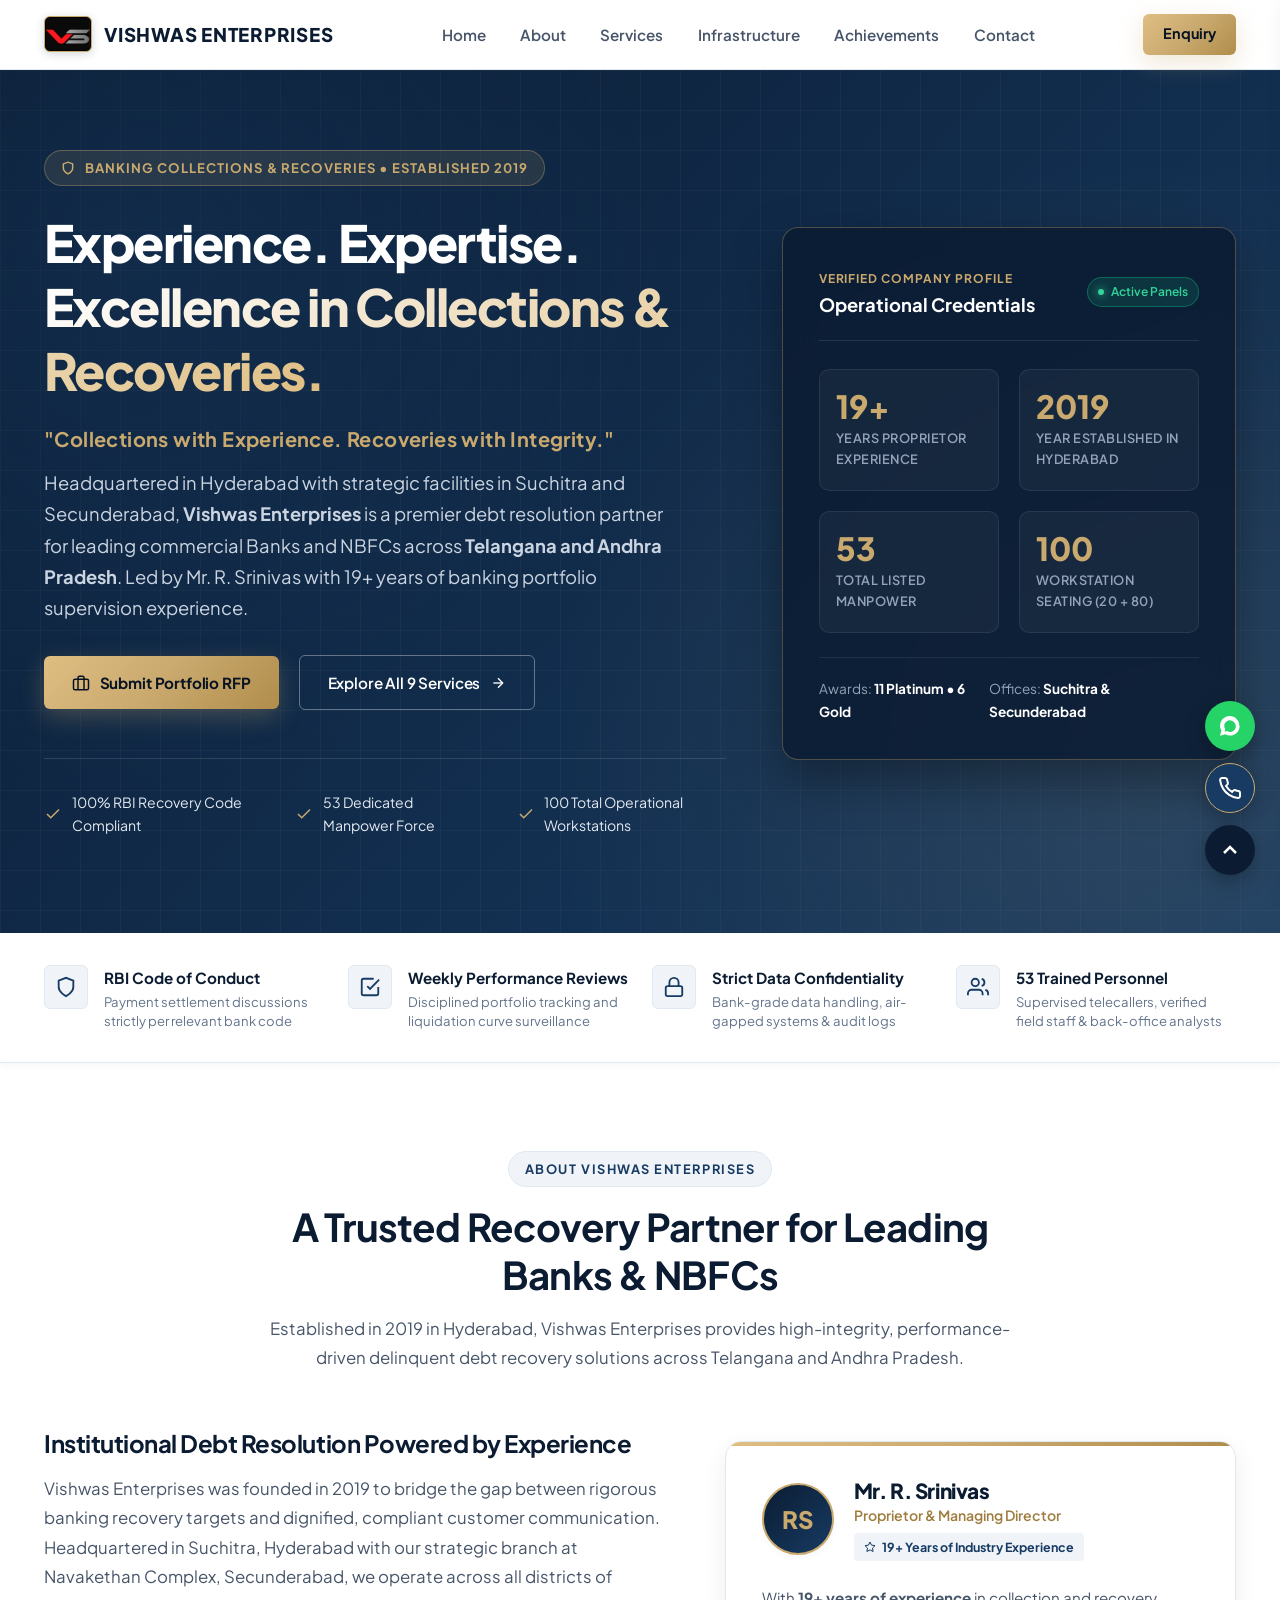
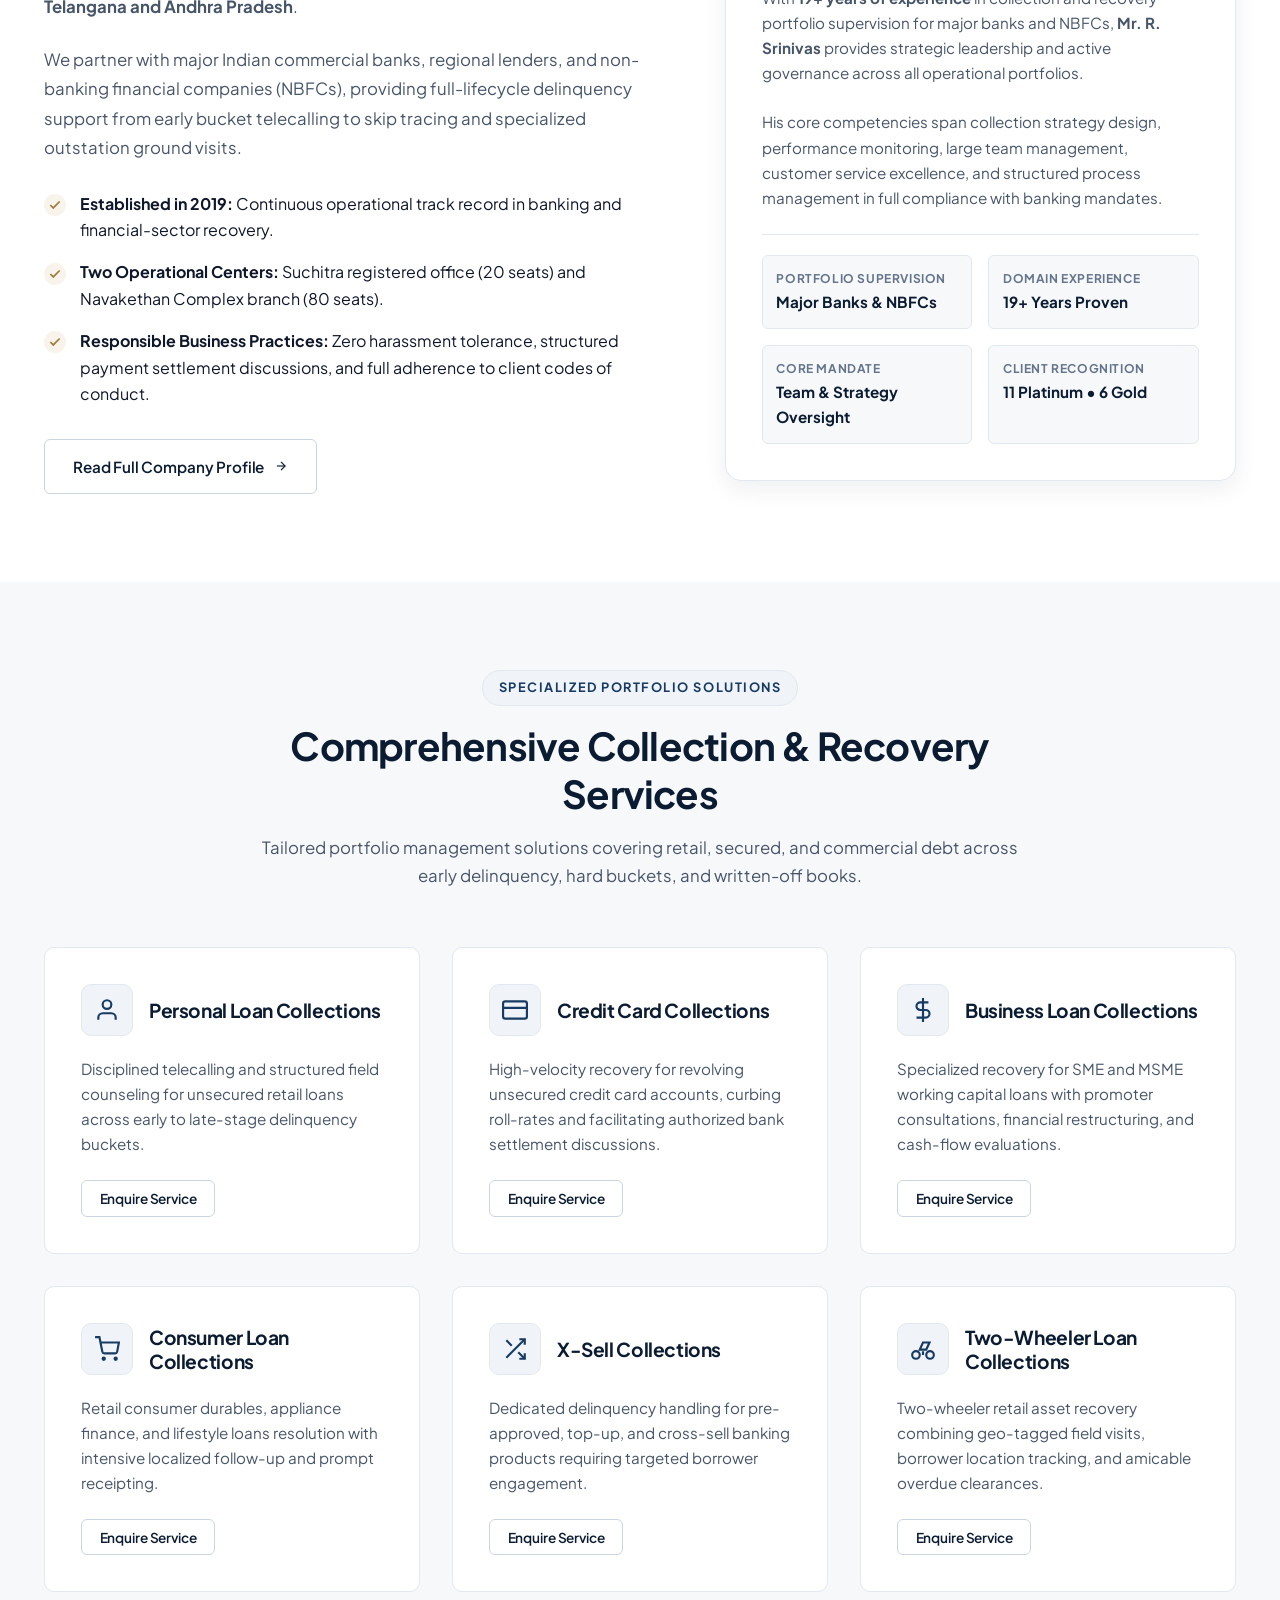
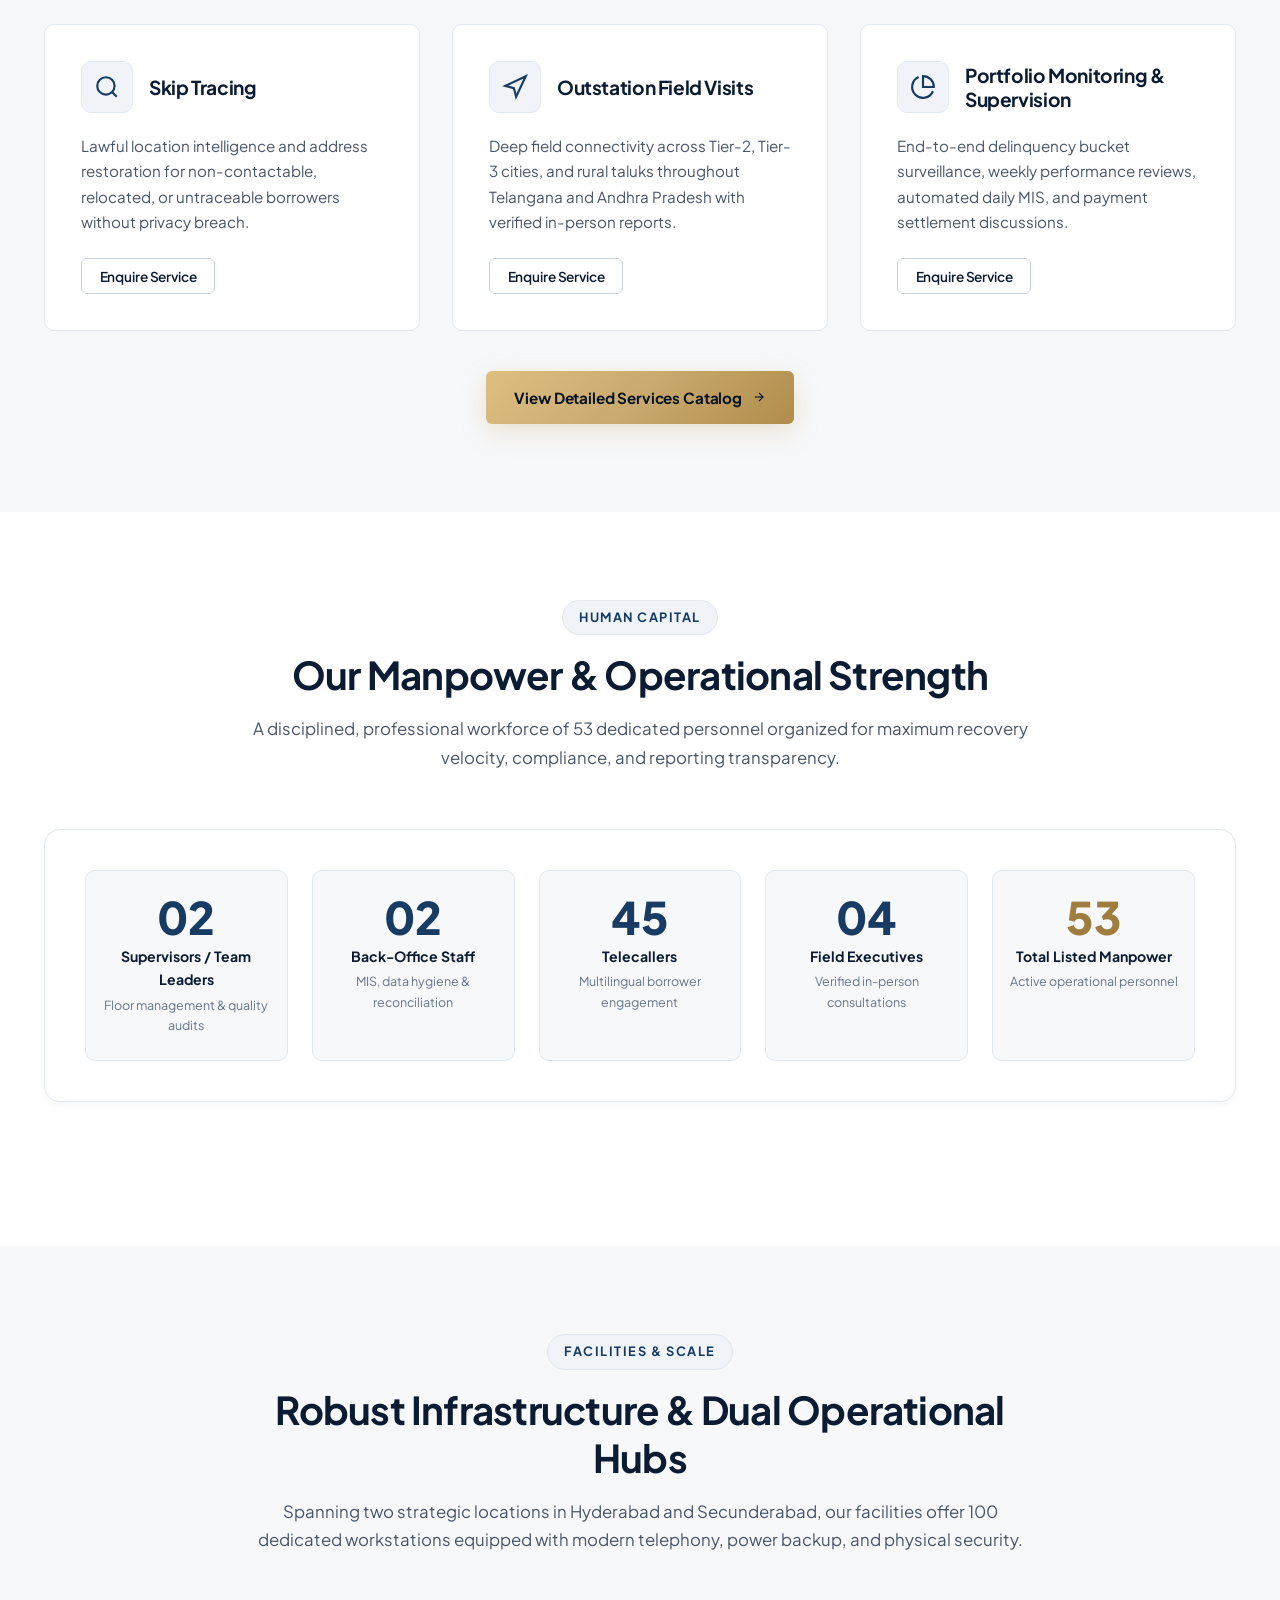
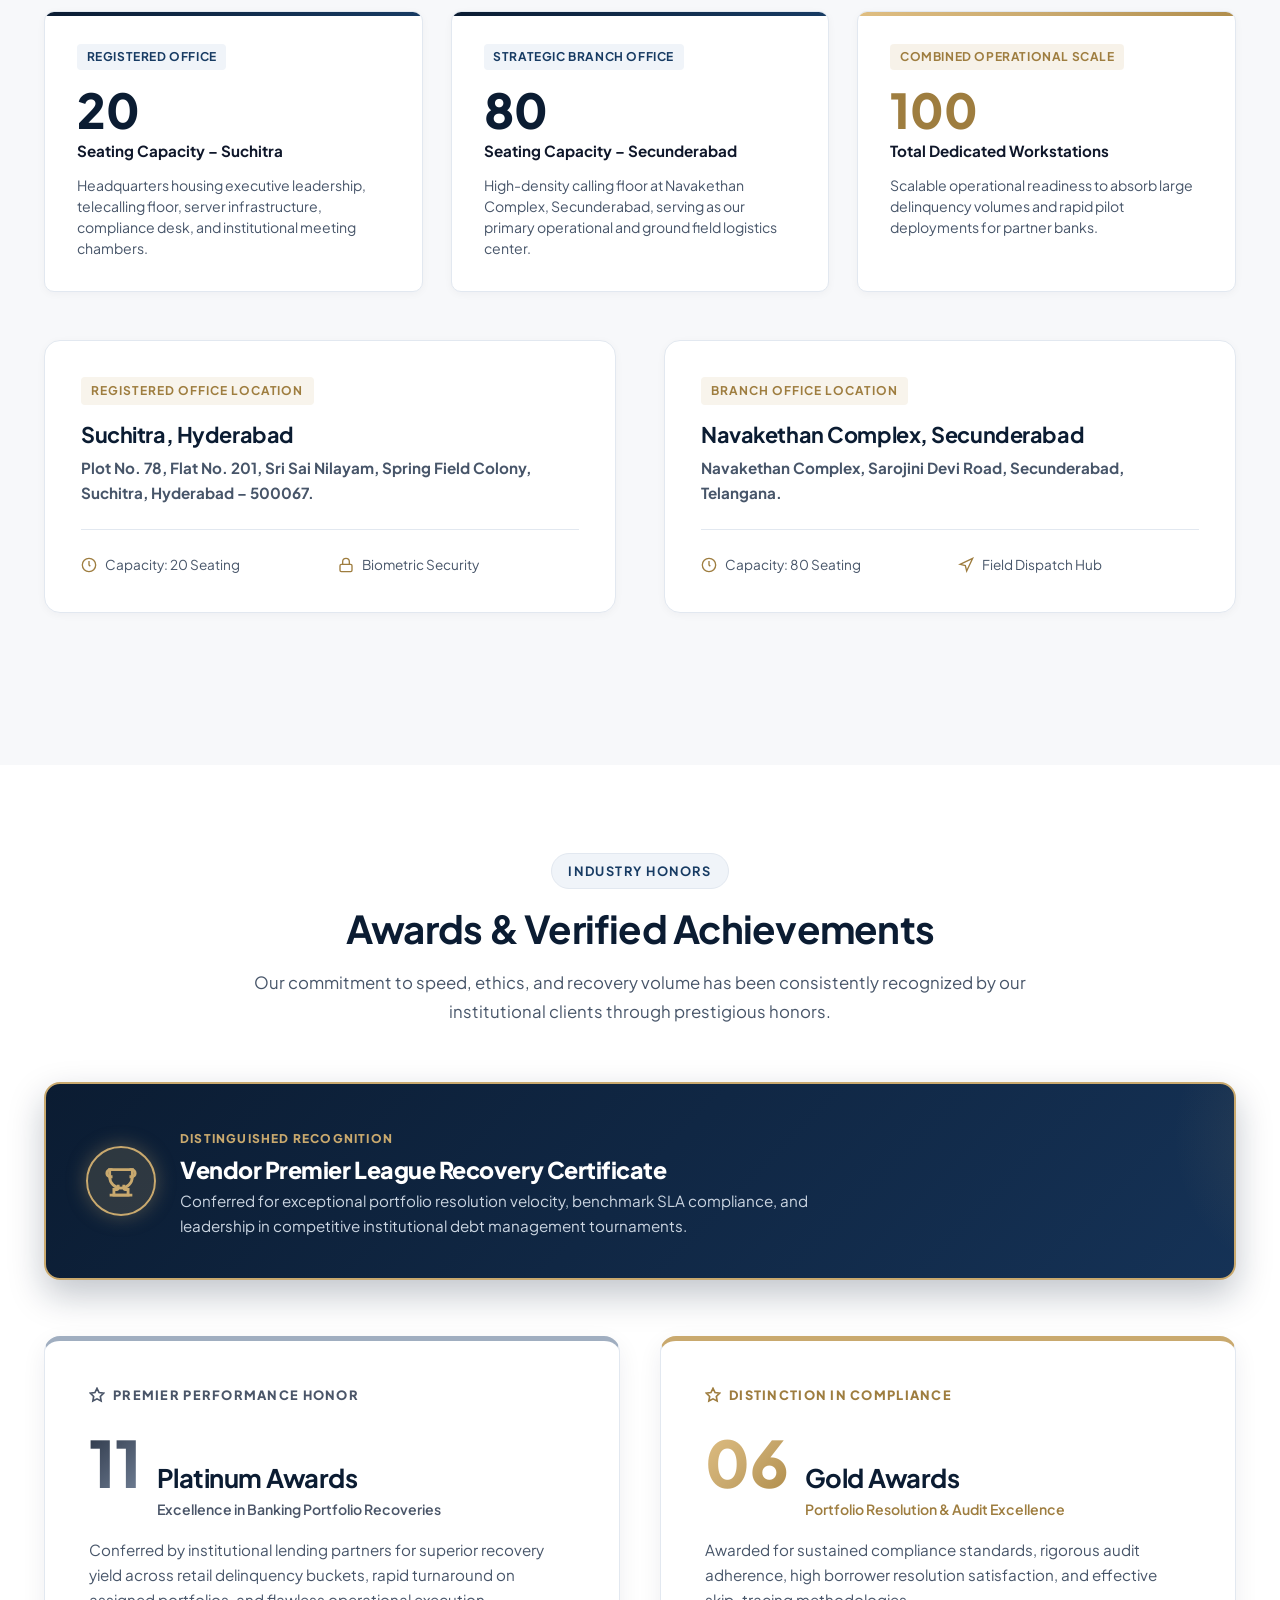
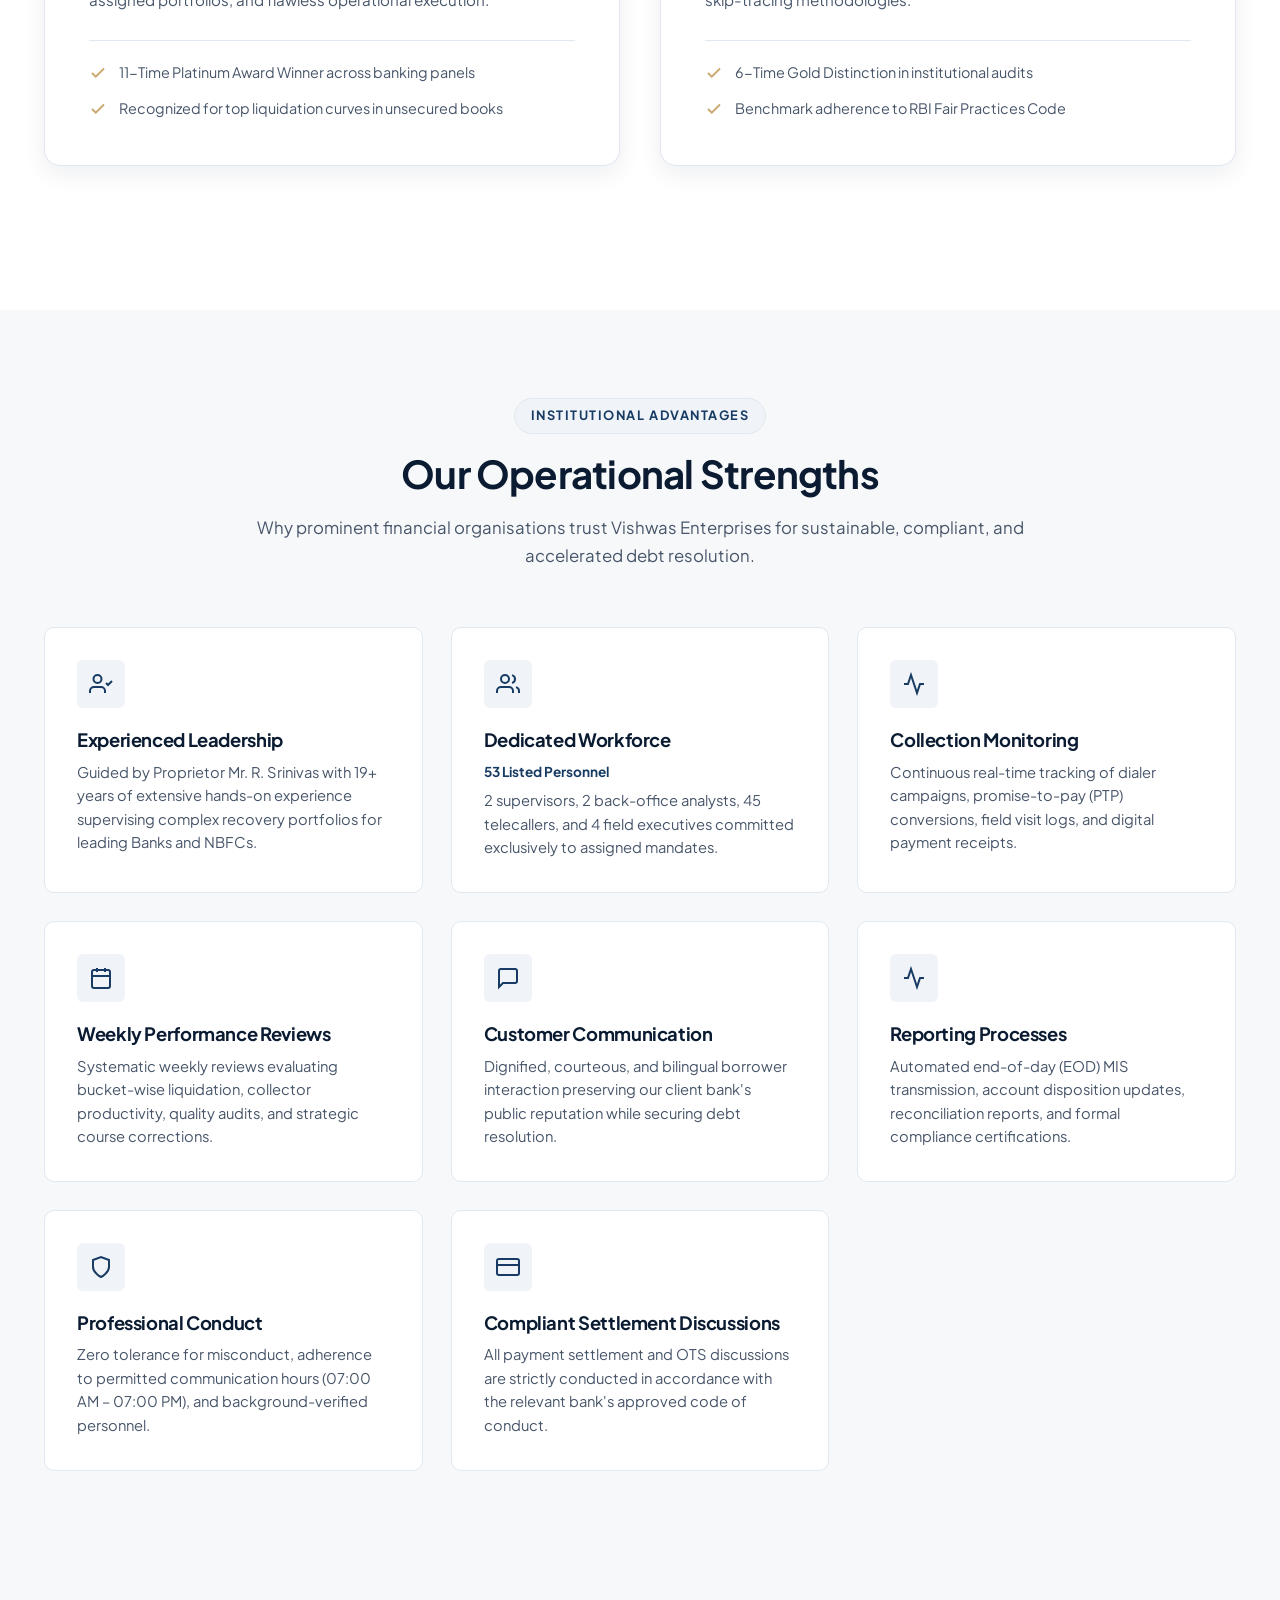
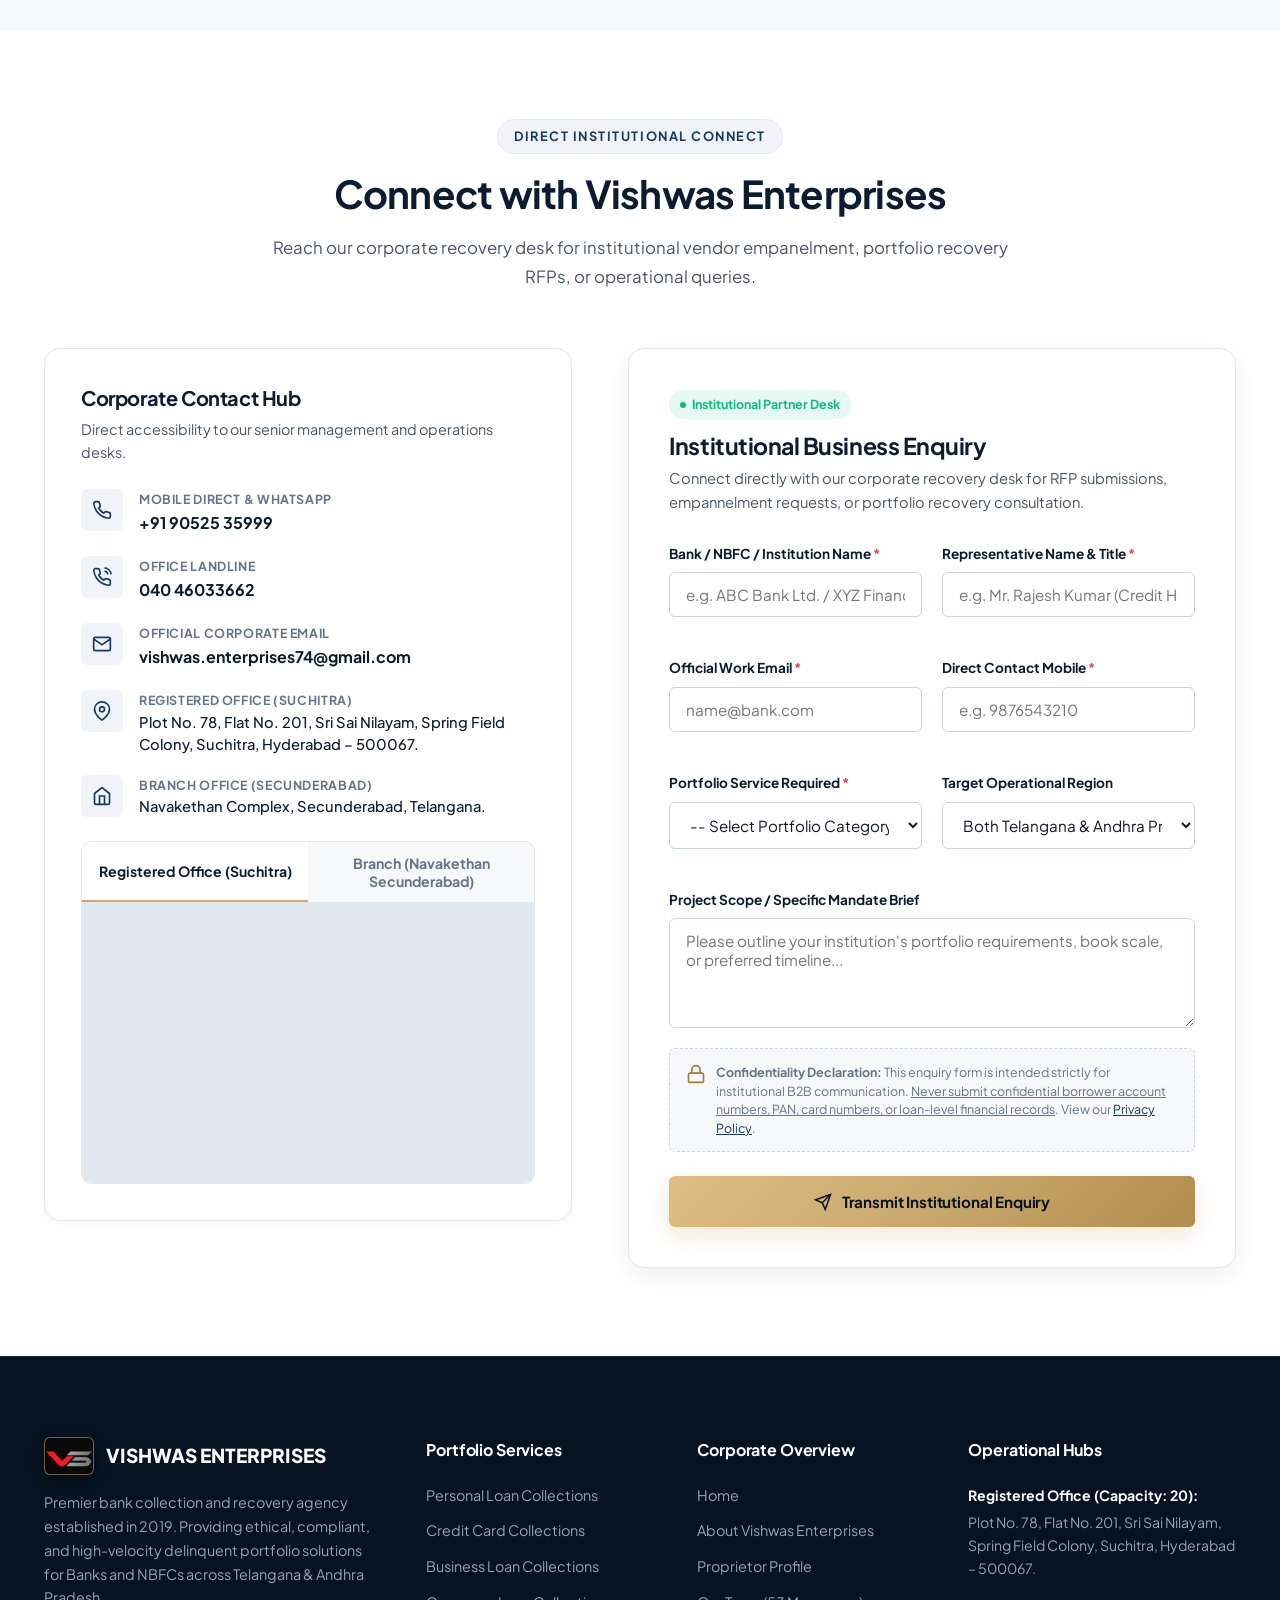
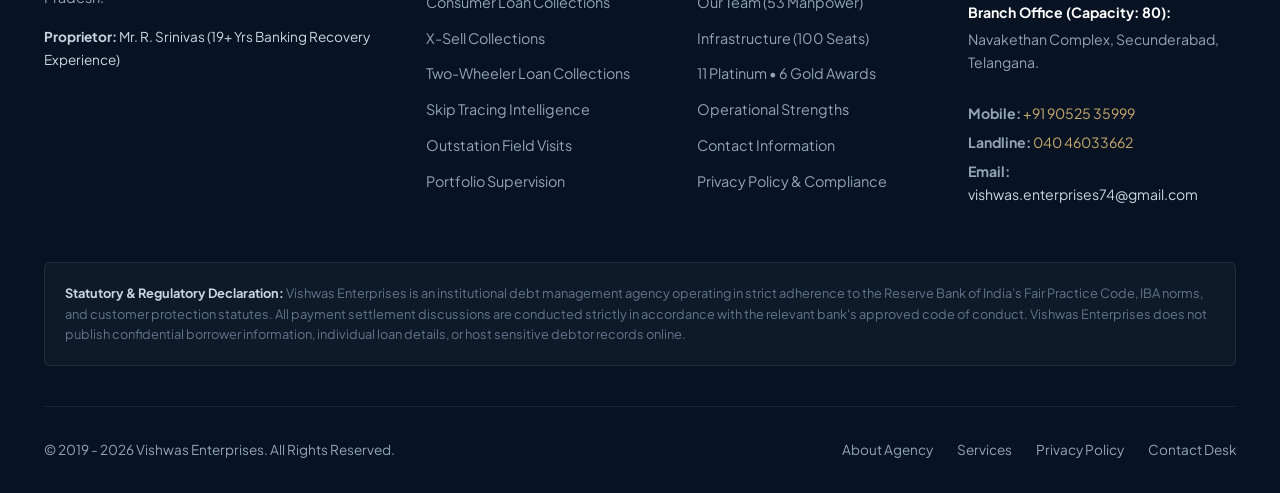
==== commit 5d54cb93: "Simplify navbar: strictly single-line layout, remove multi-line top bar, and prevent text wrapping" ====
--- a/index.html
+++ b/index.html
@@ -85,70 +85,32 @@
 <body>
 
   <!-- ========================================================================
-       TOP NOTIFICATION BAR
-       ======================================================================== -->
-  <div class="top-bar">
-    <div class="container top-bar-inner">
-      <div class="top-bar-left">
-        <span class="badge-regions">Operating Regions: Telangana & Andhra Pradesh</span>
-        <span class="top-bar-item">
-          <svg width="14" height="14" viewBox="0 0 24 24" fill="none" stroke="currentColor" stroke-width="2"><rect x="3" y="4" width="18" height="18" rx="2" ry="2"></rect><line x1="16" y1="2" x2="16" y2="6"></line><line x1="8" y1="2" x2="8" y2="6"></line><line x1="3" y1="10" x2="21" y2="10"></line></svg>
-          Established 2019
-        </span>
-        <span class="top-bar-item">
-          <svg width="14" height="14" viewBox="0 0 24 24" fill="none" stroke="currentColor" stroke-width="2"><circle cx="12" cy="8" r="7"></circle><polyline points="8.21 13.89 7 23 12 20 17 23 15.79 13.88"></polyline></svg>
-          11 Platinum &bull; 6 Gold Awards &bull; Premier League Certificate
-        </span>
-      </div>
-      <div class="top-bar-right">
-        <div class="top-bar-item">
-          <svg width="14" height="14" viewBox="0 0 24 24" fill="none" stroke="currentColor" stroke-width="2"><path d="M22 16.92v3a2 2 0 0 1-2.18 2 19.79 19.79 0 0 1-8.63-3.07 19.5 19.5 0 0 1-6-6 19.79 19.79 0 0 1-3.07-8.67A2 2 0 0 1 4.11 2h3a2 2 0 0 1 2 1.72 12.84 12.84 0 0 0 .7 2.81 2 2 0 0 1-.45 2.11L8.09 9.91a16 16 0 0 0 6 6l1.27-1.27a2 2 0 0 1 2.11-.45 12.84 12.84 0 0 0 2.81.7A2 2 0 0 1 22 16.92z"></path></svg>
-          <a href="tel:+919052535999">+91 90525 35999</a>
-        </div>
-        <div class="top-bar-item">
-          <svg width="14" height="14" viewBox="0 0 24 24" fill="none" stroke="currentColor" stroke-width="2"><path d="M4 4h16c1.1 0 2 .9 2 2v12c0 1.1-.9 2-2 2H4c-1.1 0-2-.9-2-2V6c0-1.1.9-2 2-2z"></path><polyline points="22,6 12,13 2,6"></polyline></svg>
-          <a href="mailto:vishwas.enterprises74@gmail.com">vishwas.enterprises74@gmail.com</a>
-        </div>
-      </div>
-    </div>
-  </div>
-
-  <!-- ========================================================================
-       MAIN NAVIGATION BAR
+       MAIN NAVIGATION BAR (CLEAN, SINGLE-LINE HEADER)
        ======================================================================== -->
   <header class="main-header">
     <div class="container">
       <nav class="navbar">
-        <!-- Official Logo & Brand Name -->
+        <!-- Brand Logo -->
         <a href="index.html" class="brand-logo" aria-label="Vishwas Enterprises Home">
           <div class="brand-logo-badge">
             <img src="assets/logo.jpg" alt="Vishwas Enterprises Official Logo" class="brand-logo-img">
           </div>
-          <div class="brand-text">
-            <span class="brand-name">VISHWAS ENTERPRISES</span>
-            <span class="brand-tagline">Banking Collections & Recoveries</span>
-          </div>
+          <span class="brand-name">VISHWAS ENTERPRISES</span>
         </a>
 
-        <!-- Desktop Navigation Links -->
+        <!-- Desktop Navigation Links: Clean, Non-wrapping Single-line -->
         <ul class="nav-links">
           <li><a href="index.html" class="nav-link active">Home</a></li>
-          <li><a href="about.html" class="nav-link">About Us</a></li>
-          <li><a href="#leadership" class="nav-link">Leadership</a></li>
+          <li><a href="about.html" class="nav-link">About</a></li>
           <li><a href="services.html" class="nav-link">Services</a></li>
-          <li><a href="#team" class="nav-link">Our Team</a></li>
           <li><a href="#infrastructure" class="nav-link">Infrastructure</a></li>
           <li><a href="#awards" class="nav-link">Achievements</a></li>
-          <li><a href="#strengths" class="nav-link">Strengths</a></li>
           <li><a href="contact.html" class="nav-link">Contact</a></li>
         </ul>
 
         <!-- Nav CTA -->
         <div class="nav-cta">
-          <a href="contact.html#contact" class="btn btn-primary btn-sm">
-            <span>Corporate Enquiry</span>
-            <svg width="14" height="14" viewBox="0 0 24 24" fill="none" stroke="currentColor" stroke-width="2"><line x1="5" y1="12" x2="19" y2="12"></line><polyline points="12 5 19 12 12 19"></polyline></svg>
-          </a>
+          <a href="contact.html#contact" class="btn btn-primary btn-sm">Enquiry</a>
         </div>
 
         <!-- Mobile Drawer Toggle Button -->
@@ -269,7 +231,7 @@
                 <div class="stat-label">Years Proprietor Experience</div>
               </div>
               <div class="hero-stat-box">
-                <div class="stat-number" data-target="2019" data-suffix="">2019</div>
+                <div class="stat-number">2019</div>
                 <div class="stat-label">Year Established in Hyderabad</div>
               </div>
               <div class="hero-stat-box">
--- a/css/style.css
+++ b/css/style.css
@@ -268,54 +268,10 @@
 }
 
 /* ==========================================================================
-   TOP BAR & NAVIGATION
+   NAVIGATION BAR (CLEAN, SINGLE-LINE CORPORATE HEADER)
    ========================================================================== */
 .top-bar {
-  background-color: var(--navy-dark);
-  color: #94A3B8;
-  font-size: 0.82rem;
-  border-bottom: 1px solid rgba(255, 255, 255, 0.08);
-  padding-block: 0.55rem;
-}
-
-.top-bar-inner {
-  display: flex;
-  align-items: center;
-  justify-content: space-between;
-  flex-wrap: wrap;
-  gap: 0.75rem;
-}
-
-.top-bar-left, .top-bar-right {
-  display: flex;
-  align-items: center;
-  gap: 1.5rem;
-}
-
-.top-bar-item {
-  display: inline-flex;
-  align-items: center;
-  gap: 0.45rem;
-  color: #CBD5E1;
-}
-
-.top-bar-item svg {
-  color: var(--accent-gold);
-  flex-shrink: 0;
-}
-
-.top-bar-item a:hover {
-  color: var(--accent-gold);
-}
-
-.badge-regions {
-  background: rgba(201, 169, 110, 0.15);
-  color: var(--accent-gold);
-  padding: 0.2rem 0.6rem;
-  border-radius: 4px;
-  font-size: 0.75rem;
-  font-weight: 600;
-  border: 1px solid rgba(201, 169, 110, 0.3);
+  display: none !important; /* Removed to keep header simple and strictly single line */
 }
 
 /* Main Header */
@@ -337,26 +293,32 @@
   display: flex;
   align-items: center;
   justify-content: space-between;
-  padding-block: 1rem;
+  padding-block: 0.85rem;
+  flex-wrap: nowrap;
+  gap: 1.5rem;
+  white-space: nowrap;
 }
 
 /* Brand Logo */
 .brand-logo {
   display: flex;
   align-items: center;
-  gap: 0.9rem;
+  gap: 0.75rem;
+  flex-shrink: 0;
+  text-decoration: none;
+  white-space: nowrap;
 }
 
 .brand-logo-badge, .logo-symbol {
-  width: 56px;
-  height: 42px;
+  width: 48px;
+  height: 36px;
   background: #000000;
-  border-radius: 8px;
+  border-radius: 6px;
   display: flex;
   align-items: center;
   justify-content: center;
   border: 1.5px solid var(--accent-gold);
-  box-shadow: 0 4px 14px rgba(11, 28, 50, 0.2);
+  box-shadow: 0 2px 10px rgba(11, 28, 50, 0.18);
   overflow: hidden;
   flex-shrink: 0;
   padding: 1px;
@@ -366,7 +328,7 @@
 .brand-logo:hover .brand-logo-badge,
 .brand-logo:hover .logo-symbol {
   border-color: #ECC888;
-  box-shadow: 0 6px 18px rgba(201, 169, 110, 0.4);
+  box-shadow: 0 4px 14px rgba(201, 169, 110, 0.35);
   transform: translateY(-1px);
 }
 
@@ -375,7 +337,7 @@
   height: 100%;
   object-fit: cover;
   display: block;
-  border-radius: 6px;
+  border-radius: 4px;
 }
 
 .footer-badge {
@@ -386,38 +348,43 @@
 
 .brand-text {
   display: flex;
-  flex-direction: column;
+  align-items: center;
 }
 
 .brand-name {
-  font-size: 1.25rem;
+  font-size: 1.18rem;
   font-weight: 800;
   letter-spacing: 0.04em;
   color: var(--primary-navy);
-  line-height: 1.1;
+  line-height: 1;
+  white-space: nowrap;
 }
 
 .brand-tagline {
-  font-size: 0.72rem;
-  font-weight: 600;
-  letter-spacing: 0.08em;
-  color: var(--accent-gold-dark);
-  text-transform: uppercase;
-}
-
-/* Nav Menu */
+  display: none !important; /* Hidden in navbar to guarantee strictly single line */
+}
+
+/* Nav Menu - Strictly Single Line, Never Wraps */
 .nav-links {
   display: flex;
   align-items: center;
-  gap: 2rem;
+  gap: 1.75rem;
+  list-style: none;
+  margin: 0;
+  padding: 0;
+  flex-wrap: nowrap;
+  white-space: nowrap;
 }
 
 .nav-link {
-  font-size: 0.92rem;
+  font-size: 0.95rem;
   font-weight: 600;
   color: var(--text-secondary);
   position: relative;
-  padding: 0.5rem 0;
+  padding: 0.4rem 0.2rem;
+  white-space: nowrap;
+  display: inline-block;
+  transition: color var(--transition-fast);
 }
 
 .nav-link::after {
@@ -442,7 +409,17 @@
 .nav-cta {
   display: flex;
   align-items: center;
-  gap: 1rem;
+  flex-shrink: 0;
+  white-space: nowrap;
+}
+
+.nav-cta .btn {
+  white-space: nowrap;
+  padding: 0.55rem 1.25rem;
+  font-size: 0.9rem;
+  font-weight: 700;
+  border-radius: var(--radius-sm);
+  display: inline-flex;
 }
 
 /* Mobile Toggle */
--- a/css/responsive.css
+++ b/css/responsive.css
@@ -18,8 +18,18 @@
   }
 }
 
-/* Medium Tablets & Landscape Devices (max-width: 1024px) */
+/* Medium Tablets & Laptops (max-width: 1024px) */
 @media (max-width: 1024px) {
+  .nav-links, .nav-cta {
+    display: none !important;
+  }
+
+  .mobile-toggle {
+    display: flex !important;
+    align-items: center;
+    justify-content: center;
+  }
+
   .hero-grid {
     grid-template-columns: 1fr;
     gap: 3rem;
@@ -194,3 +204,4 @@
     font-size: 0.65rem;
   }
 }
+
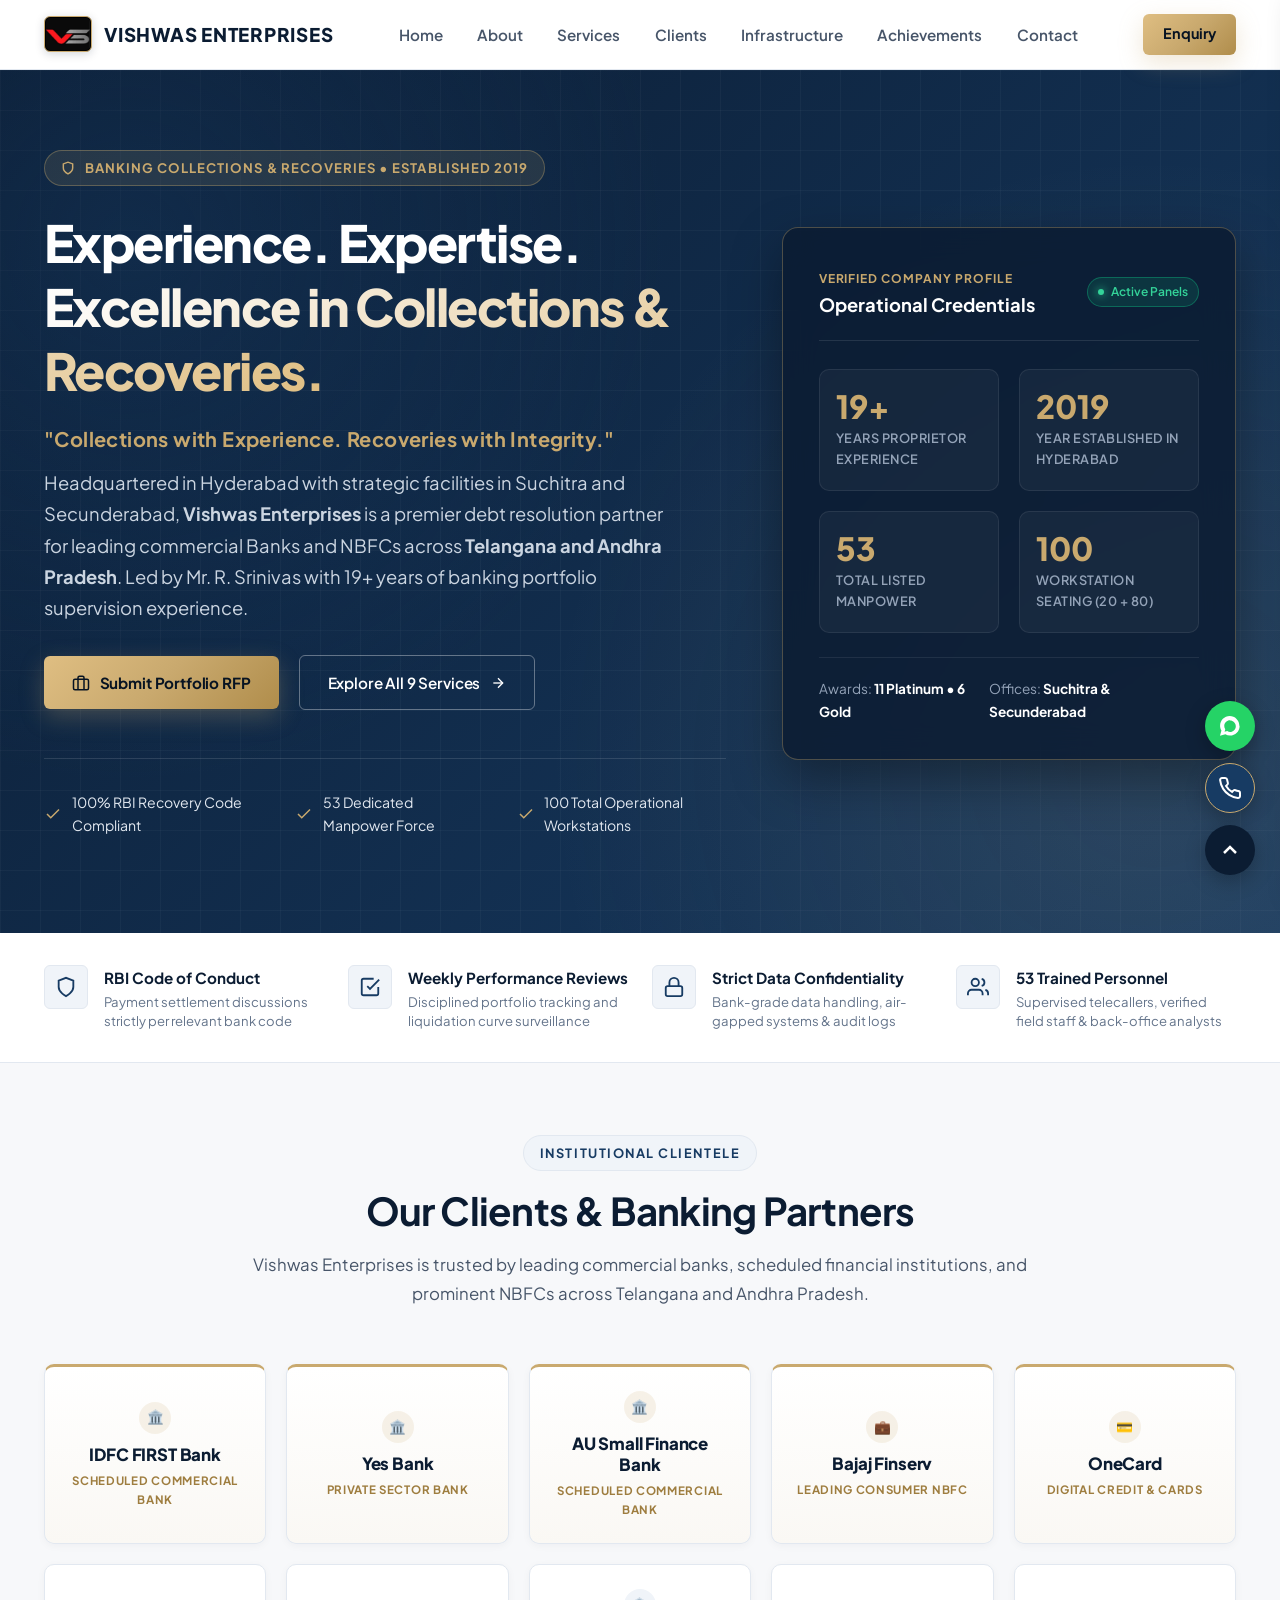
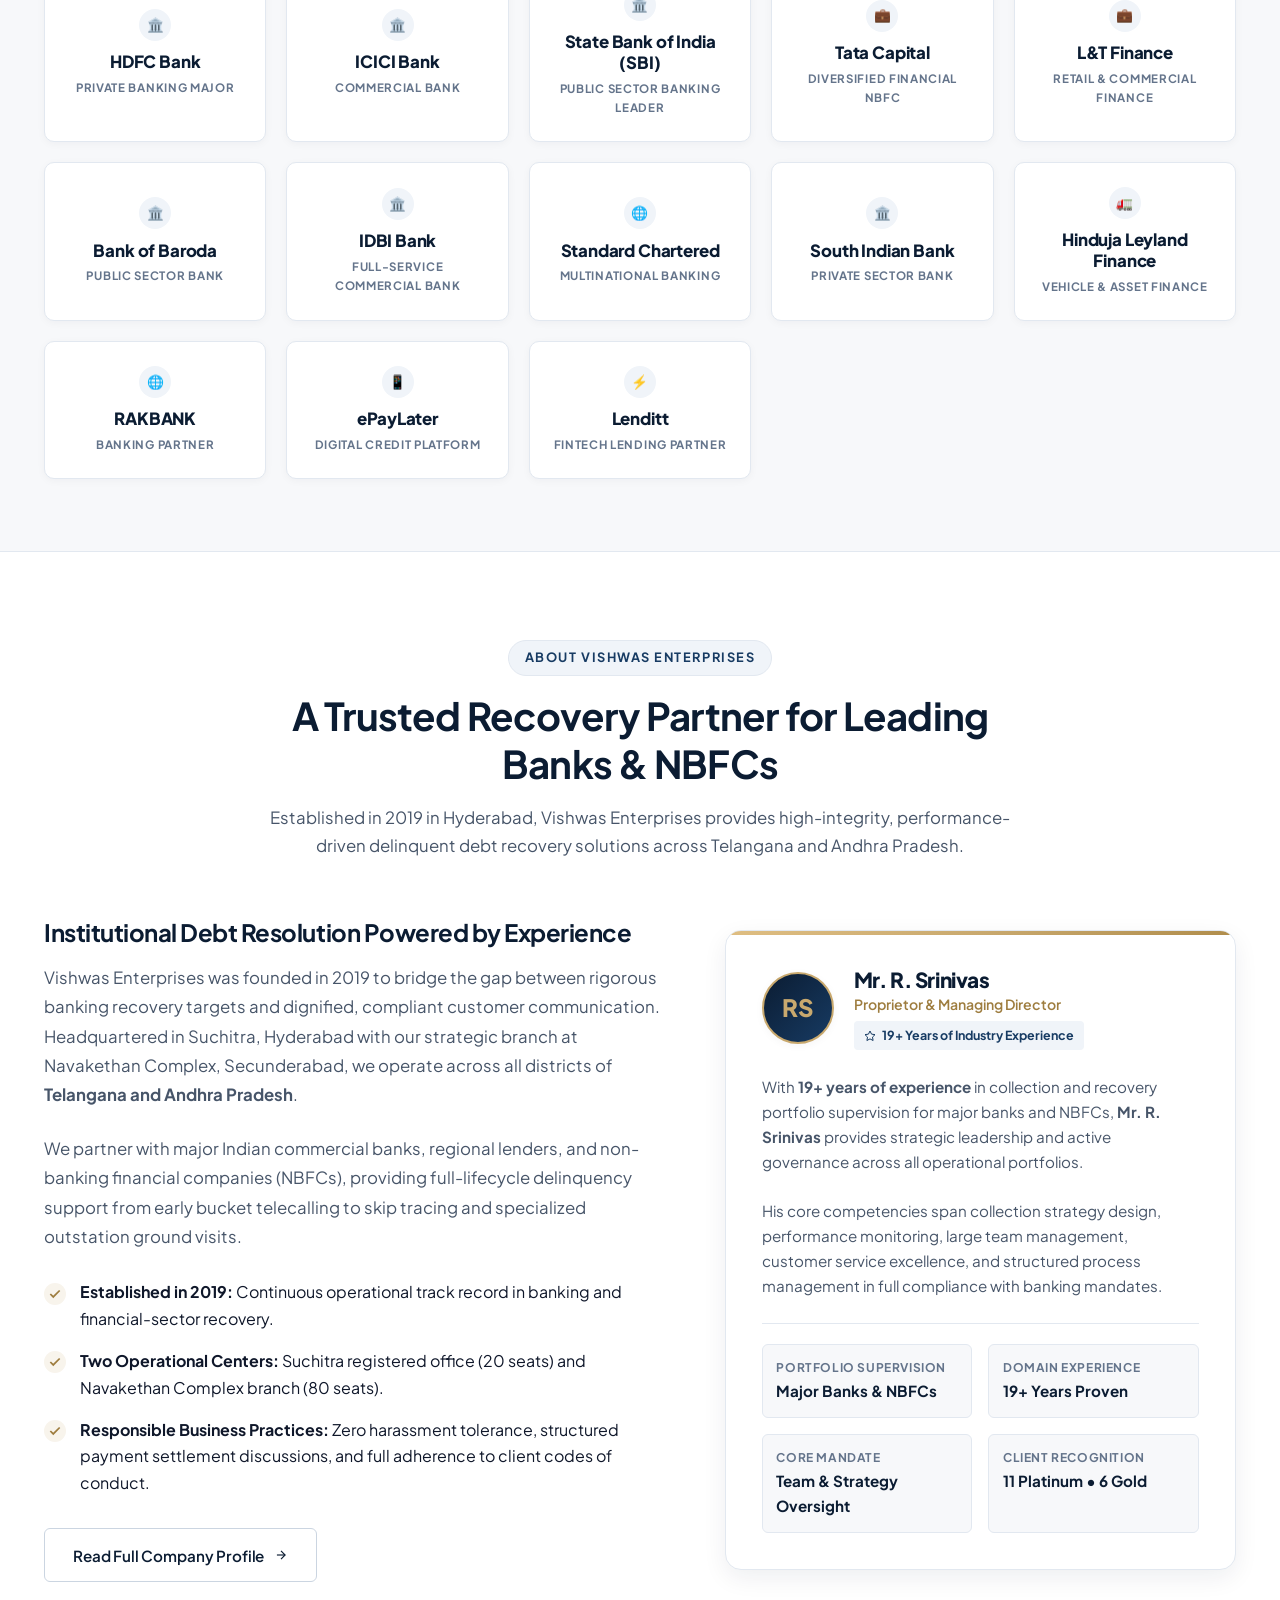
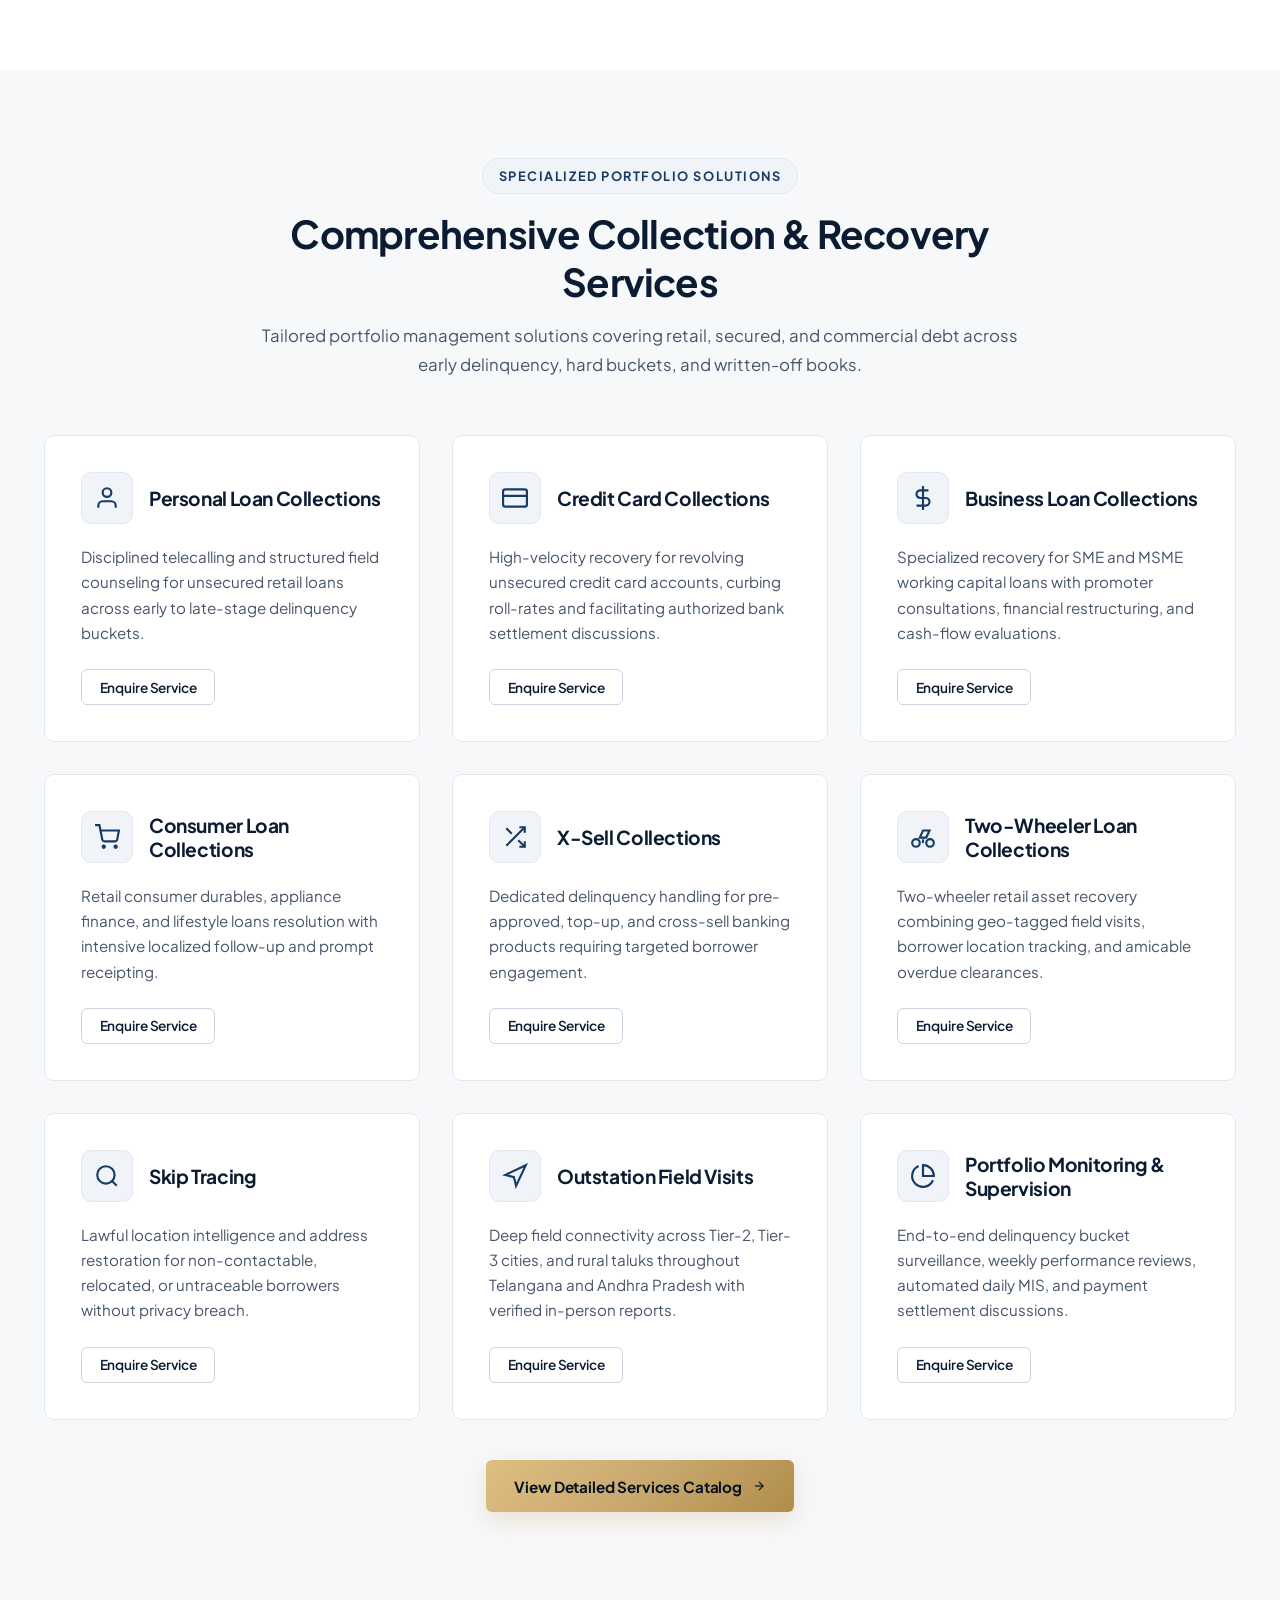
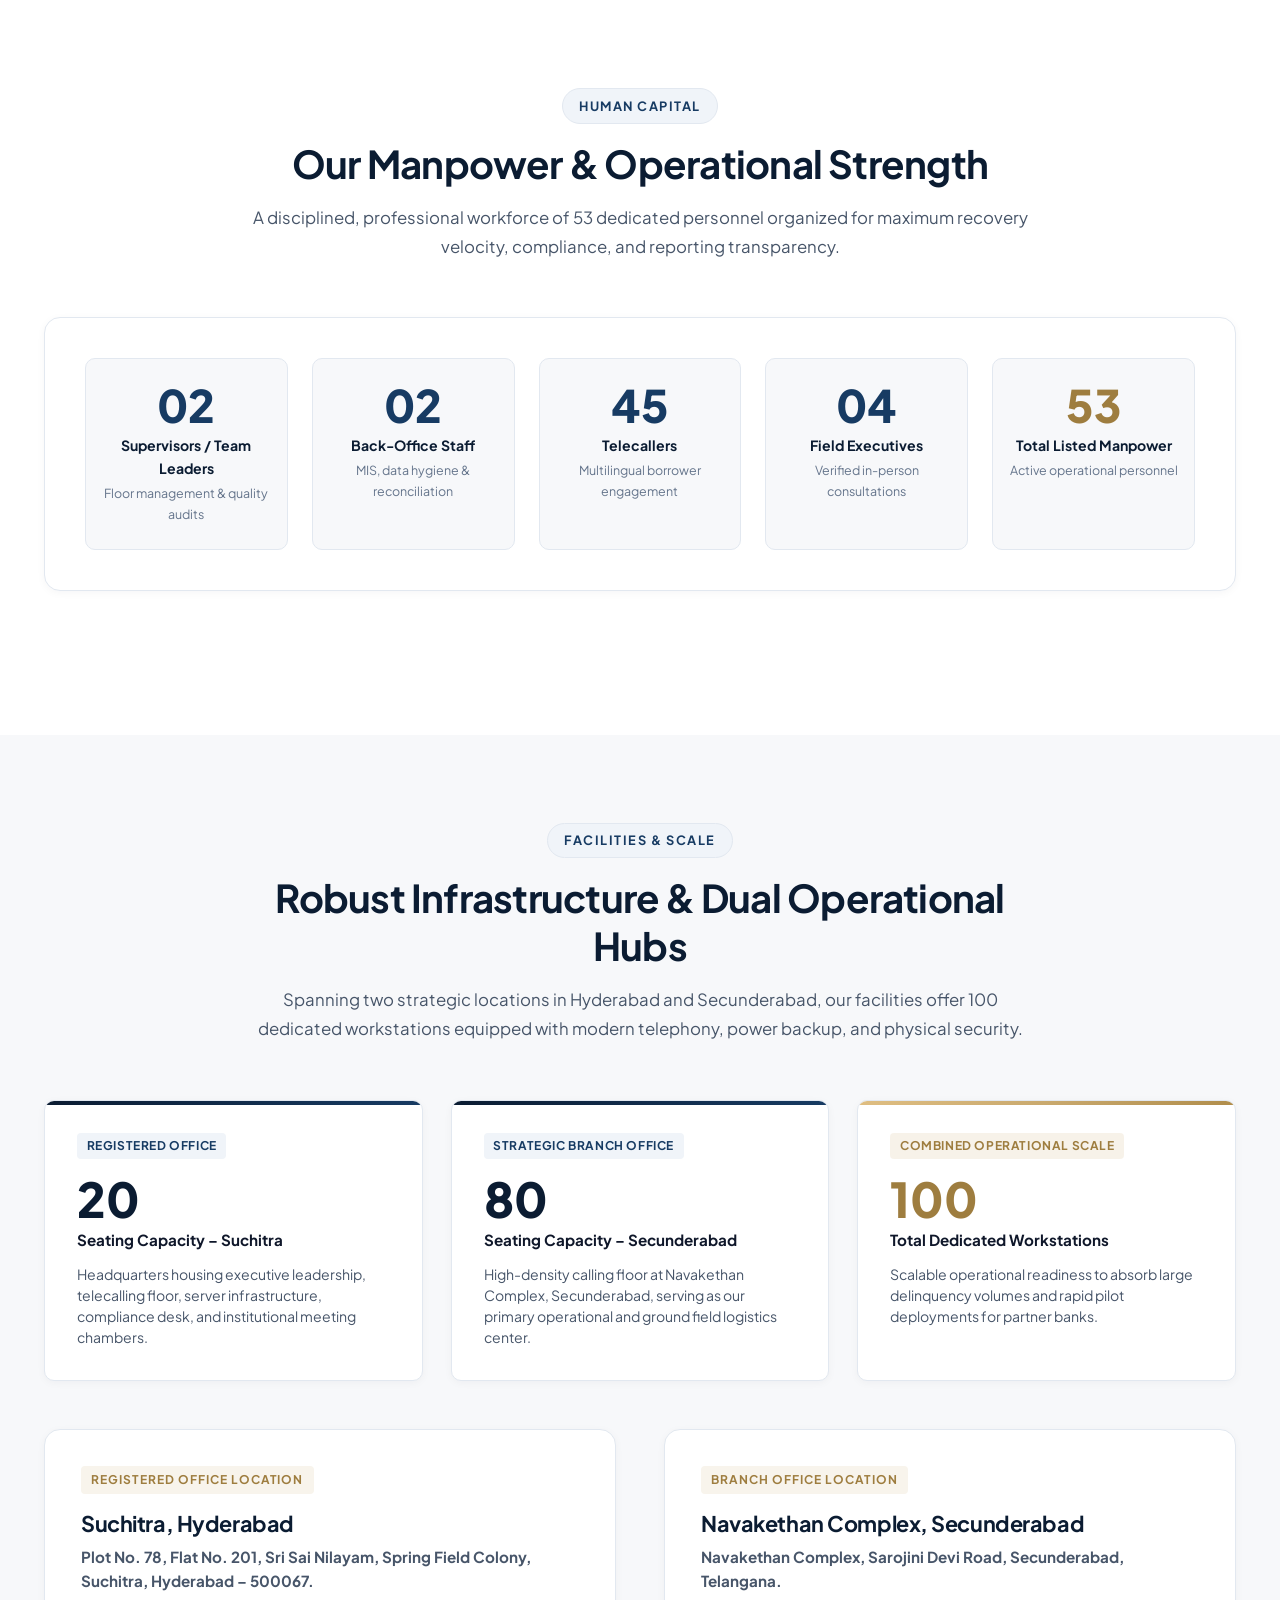
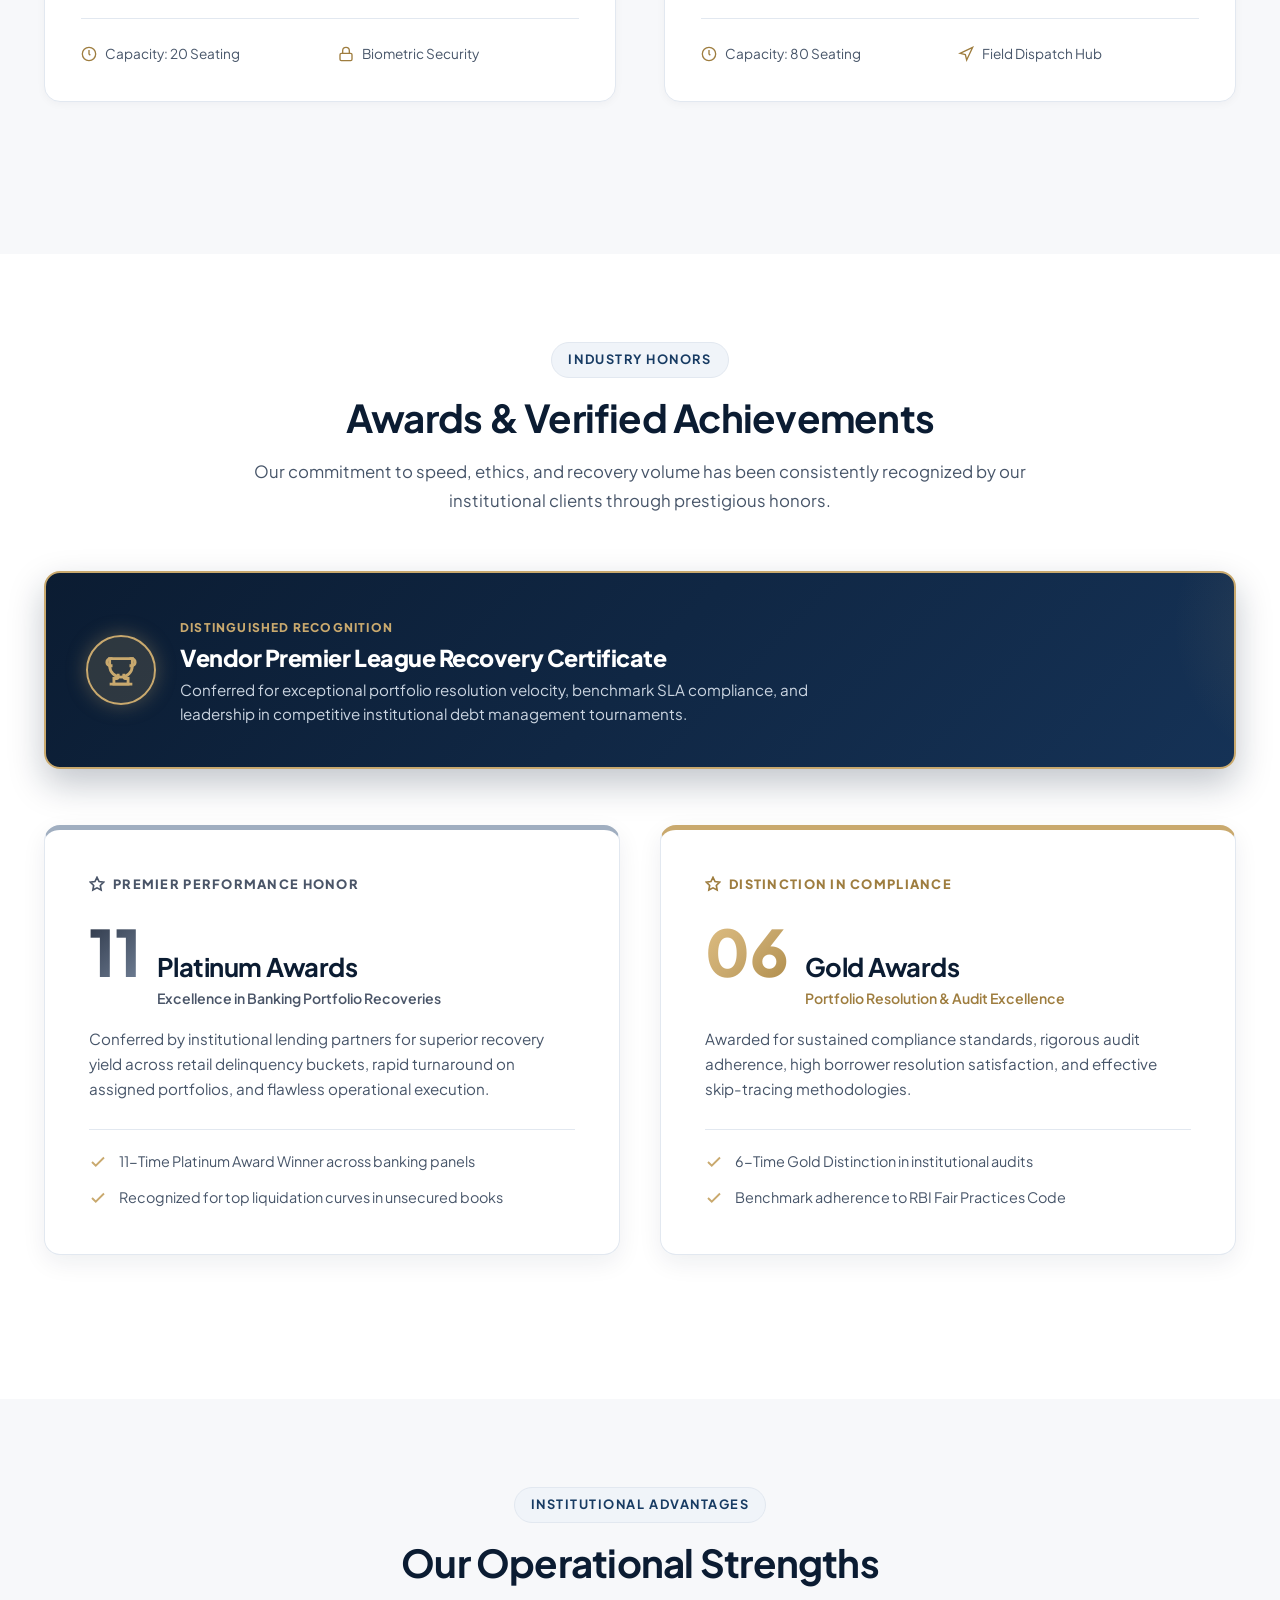
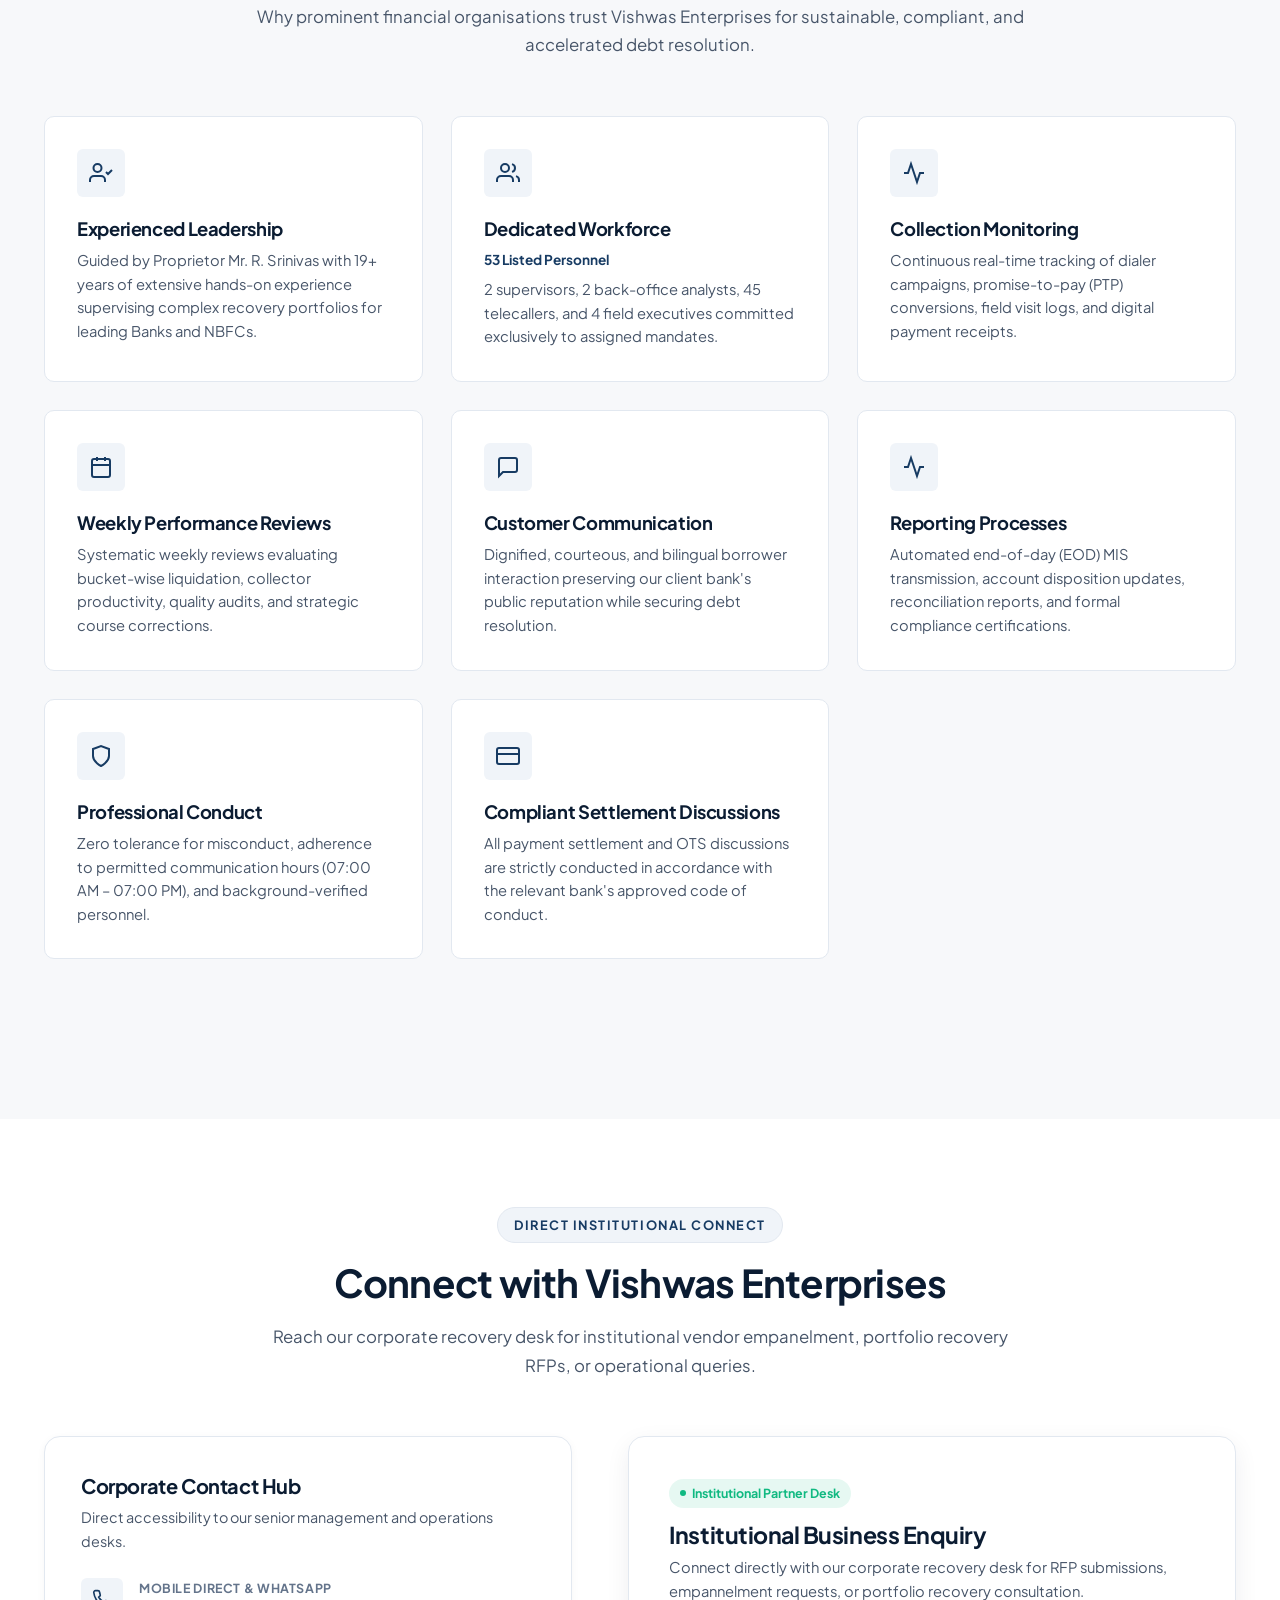
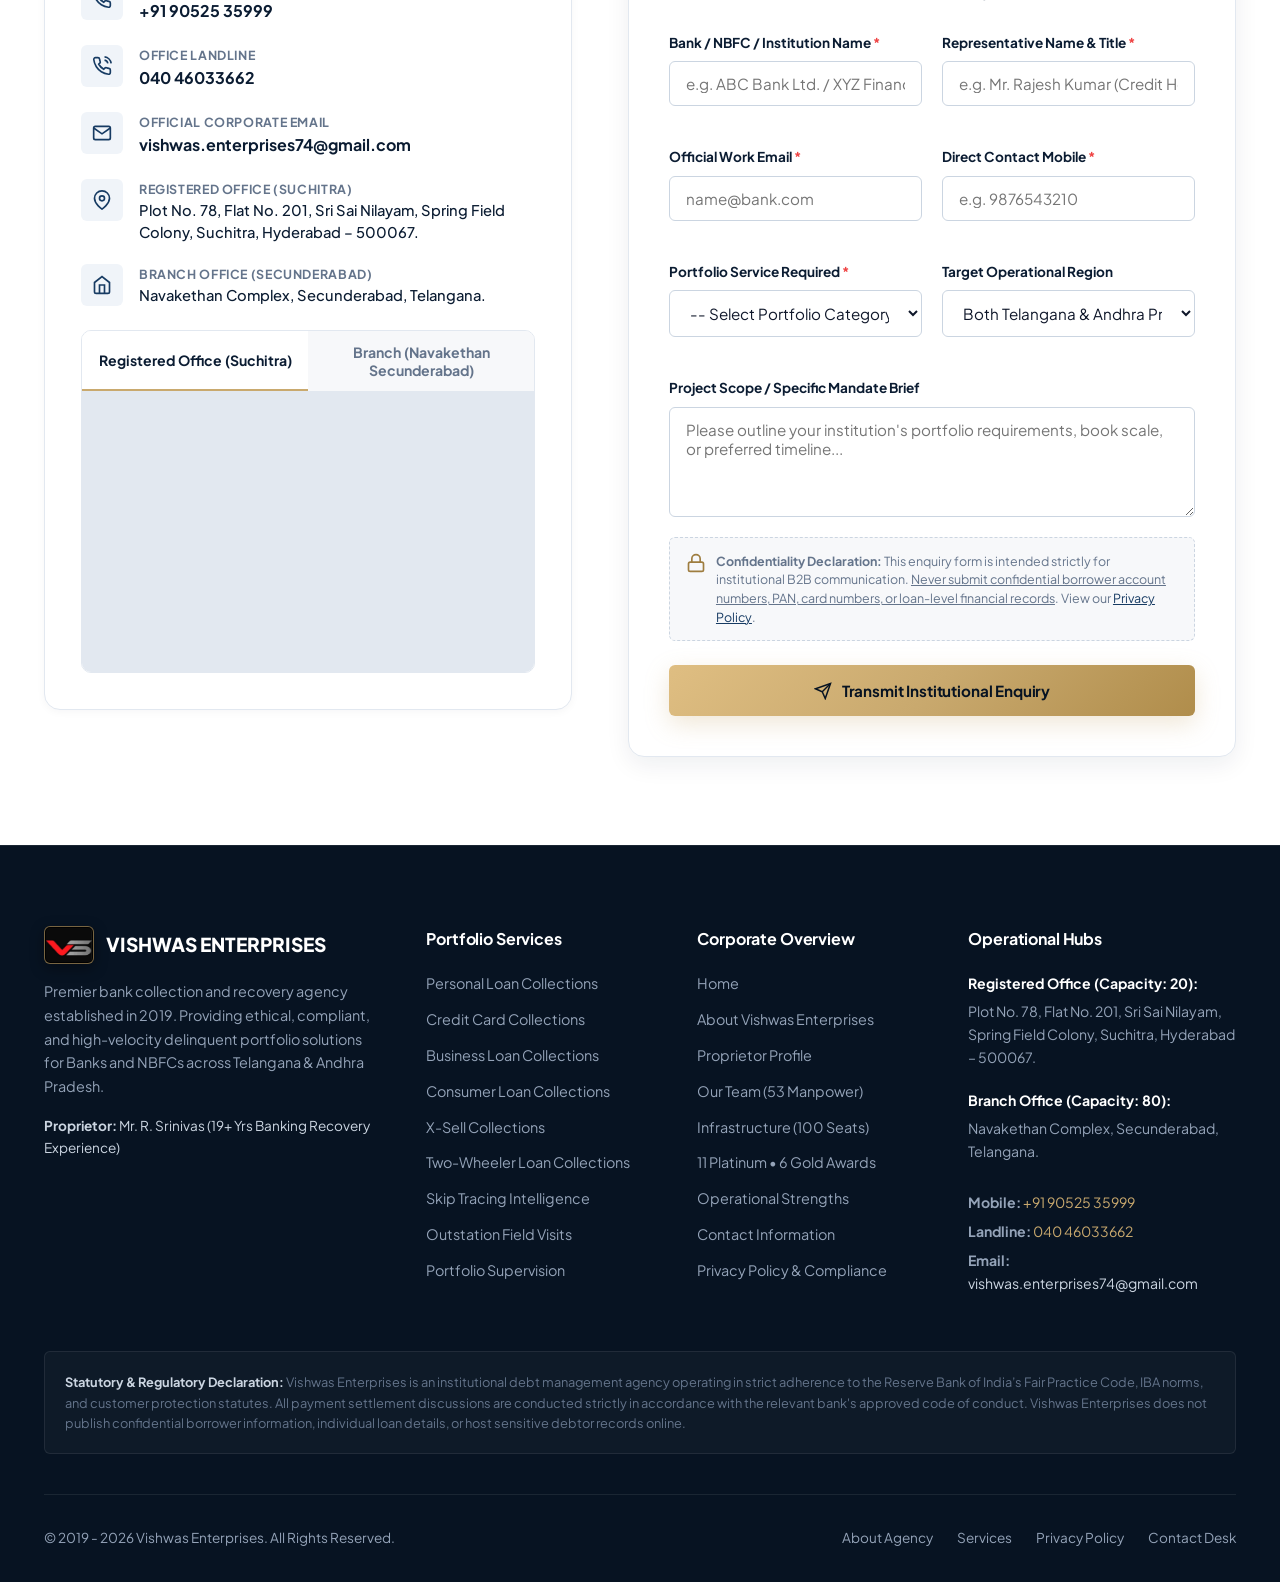
==== commit 1a65c198: "Add Our Clients section featuring IDFC, Yes Bank, AU Small Finance Bank, Bajaj, OneCard and banking " ====
--- a/index.html
+++ b/index.html
@@ -103,6 +103,7 @@
           <li><a href="index.html" class="nav-link active">Home</a></li>
           <li><a href="about.html" class="nav-link">About</a></li>
           <li><a href="services.html" class="nav-link">Services</a></li>
+          <li><a href="#clients" class="nav-link">Clients</a></li>
           <li><a href="#infrastructure" class="nav-link">Infrastructure</a></li>
           <li><a href="#awards" class="nav-link">Achievements</a></li>
           <li><a href="contact.html" class="nav-link">Contact</a></li>
@@ -298,6 +299,150 @@
             <div class="trust-feature-title">53 Trained Personnel</div>
             <div class="trust-feature-sub">Supervised telecallers, verified field staff & back-office analysts</div>
           </div>
+        </div>
+      </div>
+    </div>
+  </section>
+
+  <!-- ========================================================================
+       OUR CLIENTS & INSTITUTIONAL PARTNERS
+       ======================================================================== -->
+  <section id="clients" class="section clients-section">
+    <div class="container">
+      <div class="section-header">
+        <span class="section-tag">Institutional Clientele</span>
+        <h2 class="section-title">Our Clients & Banking Partners</h2>
+        <p class="section-desc">
+          Vishwas Enterprises is trusted by leading commercial banks, scheduled financial institutions, and prominent NBFCs across Telangana and Andhra Pradesh.
+        </p>
+      </div>
+
+      <!-- Featured Clients Grid (IDFC, Yes Bank, AU Small Finance Bank, Bajaj, OneCard & Banking Leaders) -->
+      <div class="clients-grid">
+        <!-- IDFC FIRST Bank -->
+        <div class="client-card featured">
+          <div class="client-card-icon">🏛️</div>
+          <div class="client-card-name">IDFC FIRST Bank</div>
+          <div class="client-card-tag">Scheduled Commercial Bank</div>
+        </div>
+
+        <!-- Yes Bank -->
+        <div class="client-card featured">
+          <div class="client-card-icon">🏛️</div>
+          <div class="client-card-name">Yes Bank</div>
+          <div class="client-card-tag">Private Sector Bank</div>
+        </div>
+
+        <!-- AU Small Finance Bank -->
+        <div class="client-card featured">
+          <div class="client-card-icon">🏛️</div>
+          <div class="client-card-name">AU Small Finance Bank</div>
+          <div class="client-card-tag">Scheduled Commercial Bank</div>
+        </div>
+
+        <!-- Bajaj Finserv -->
+        <div class="client-card featured">
+          <div class="client-card-icon">💼</div>
+          <div class="client-card-name">Bajaj Finserv</div>
+          <div class="client-card-tag">Leading Consumer NBFC</div>
+        </div>
+
+        <!-- OneCard -->
+        <div class="client-card featured">
+          <div class="client-card-icon">💳</div>
+          <div class="client-card-name">OneCard</div>
+          <div class="client-card-tag">Digital Credit & Cards</div>
+        </div>
+
+        <!-- HDFC Bank -->
+        <div class="client-card">
+          <div class="client-card-icon">🏛️</div>
+          <div class="client-card-name">HDFC Bank</div>
+          <div class="client-card-tag">Private Banking Major</div>
+        </div>
+
+        <!-- ICICI Bank -->
+        <div class="client-card">
+          <div class="client-card-icon">🏛️</div>
+          <div class="client-card-name">ICICI Bank</div>
+          <div class="client-card-tag">Commercial Bank</div>
+        </div>
+
+        <!-- State Bank of India (SBI) -->
+        <div class="client-card">
+          <div class="client-card-icon">🏛️</div>
+          <div class="client-card-name">State Bank of India (SBI)</div>
+          <div class="client-card-tag">Public Sector Banking Leader</div>
+        </div>
+
+        <!-- Tata Capital -->
+        <div class="client-card">
+          <div class="client-card-icon">💼</div>
+          <div class="client-card-name">Tata Capital</div>
+          <div class="client-card-tag">Diversified Financial NBFC</div>
+        </div>
+
+        <!-- L&T Finance -->
+        <div class="client-card">
+          <div class="client-card-icon">💼</div>
+          <div class="client-card-name">L&T Finance</div>
+          <div class="client-card-tag">Retail & Commercial Finance</div>
+        </div>
+
+        <!-- Bank of Baroda -->
+        <div class="client-card">
+          <div class="client-card-icon">🏛️</div>
+          <div class="client-card-name">Bank of Baroda</div>
+          <div class="client-card-tag">Public Sector Bank</div>
+        </div>
+
+        <!-- IDBI Bank -->
+        <div class="client-card">
+          <div class="client-card-icon">🏛️</div>
+          <div class="client-card-name">IDBI Bank</div>
+          <div class="client-card-tag">Full-Service Commercial Bank</div>
+        </div>
+
+        <!-- Standard Chartered -->
+        <div class="client-card">
+          <div class="client-card-icon">🌐</div>
+          <div class="client-card-name">Standard Chartered</div>
+          <div class="client-card-tag">Multinational Banking</div>
+        </div>
+
+        <!-- South Indian Bank -->
+        <div class="client-card">
+          <div class="client-card-icon">🏛️</div>
+          <div class="client-card-name">South Indian Bank</div>
+          <div class="client-card-tag">Private Sector Bank</div>
+        </div>
+
+        <!-- Hinduja Leyland Finance -->
+        <div class="client-card">
+          <div class="client-card-icon">🚛</div>
+          <div class="client-card-name">Hinduja Leyland Finance</div>
+          <div class="client-card-tag">Vehicle & Asset Finance</div>
+        </div>
+
+        <!-- RAKBANK -->
+        <div class="client-card">
+          <div class="client-card-icon">🌐</div>
+          <div class="client-card-name">RAKBANK</div>
+          <div class="client-card-tag">Banking Partner</div>
+        </div>
+
+        <!-- ePayLater -->
+        <div class="client-card">
+          <div class="client-card-icon">📱</div>
+          <div class="client-card-name">ePayLater</div>
+          <div class="client-card-tag">Digital Credit Platform</div>
+        </div>
+
+        <!-- Lenditt -->
+        <div class="client-card">
+          <div class="client-card-icon">⚡</div>
+          <div class="client-card-name">Lenditt</div>
+          <div class="client-card-tag">FinTech Lending Partner</div>
         </div>
       </div>
     </div>
--- a/css/style.css
+++ b/css/style.css
@@ -761,6 +761,108 @@
   font-size: 0.82rem;
   color: var(--text-muted);
   line-height: 1.4;
+}
+
+/* ==========================================================================
+   OUR CLIENTS & INSTITUTIONAL PARTNERS
+   ========================================================================== */
+.clients-section {
+  background-color: var(--bg-light);
+  border-bottom: 1px solid var(--border-subtle);
+  padding-block: 4.5rem;
+  position: relative;
+}
+
+.clients-grid {
+  display: grid;
+  grid-template-columns: repeat(auto-fill, minmax(210px, 1fr));
+  gap: 1.25rem;
+}
+
+.client-card {
+  background: var(--bg-white);
+  border: 1px solid var(--border-subtle);
+  border-radius: var(--radius-md);
+  padding: 1.5rem 1.25rem;
+  display: flex;
+  flex-direction: column;
+  align-items: center;
+  justify-content: center;
+  text-align: center;
+  min-height: 110px;
+  box-shadow: var(--shadow-sm);
+  transition: all var(--transition-fast);
+  position: relative;
+  overflow: hidden;
+}
+
+.client-card:hover {
+  transform: translateY(-4px);
+  border-color: var(--accent-gold);
+  box-shadow: 0 10px 25px rgba(11, 28, 50, 0.1);
+}
+
+.client-card.featured {
+  border-top: 3px solid var(--accent-gold);
+  background: linear-gradient(180deg, #FFFFFF 0%, #FAF8F4 100%);
+}
+
+.client-card-icon {
+  width: 32px;
+  height: 32px;
+  border-radius: 50%;
+  background: var(--navy-ultra-light);
+  color: var(--secondary-royal);
+  display: flex;
+  align-items: center;
+  justify-content: center;
+  margin-bottom: 0.65rem;
+  font-size: 0.85rem;
+}
+
+.client-card.featured .client-card-icon {
+  background: rgba(201, 169, 110, 0.15);
+  color: var(--accent-gold-dark);
+}
+
+.client-card-name {
+  font-size: 1.05rem;
+  font-weight: 800;
+  color: var(--primary-navy);
+  letter-spacing: -0.01em;
+  line-height: 1.25;
+  margin-bottom: 0.35rem;
+}
+
+.client-card-tag {
+  font-size: 0.72rem;
+  font-weight: 700;
+  text-transform: uppercase;
+  letter-spacing: 0.06em;
+  color: var(--text-muted);
+}
+
+.client-card.featured .client-card-tag {
+  color: var(--accent-gold-dark);
+}
+
+/* Slide showcase card */
+.client-slide-wrap {
+  margin-top: 2.5rem;
+  background: var(--bg-white);
+  border: 1px solid var(--border-subtle);
+  border-radius: var(--radius-lg);
+  padding: 1.5rem;
+  box-shadow: var(--shadow-md);
+  text-align: center;
+}
+
+.client-slide-img {
+  width: 100%;
+  max-height: 480px;
+  object-fit: contain;
+  border-radius: var(--radius-md);
+  box-shadow: 0 4px 16px rgba(0, 0, 0, 0.08);
 }
 
 /* ==========================================================================
@@ -2400,6 +2502,330 @@
 }
 
 /* ==========================================================================
+   PAGE HERO (FOR DEDICATED SUBPAGES)
+   ========================================================================== */
+.page-hero {
+  background: var(--gradient-navy);
+  color: var(--text-light);
+  padding: 4.5rem 0 3.5rem 0;
+  position: relative;
+  overflow: hidden;
+  border-bottom: 1px solid rgba(201, 169, 110, 0.25);
+}
+
+.page-hero::before {
+  content: '';
+  position: absolute;
+  inset: 0;
+  background-image: 
+    radial-gradient(circle at 10% 20%, rgba(23, 59, 99, 0.45) 0%, transparent 40%),
+    radial-gradient(circle at 90% 80%, rgba(201, 169, 110, 0.15) 0%, transparent 45%);
+  pointer-events: none;
+}
+
+.page-hero-content {
+  position: relative;
+  z-index: 2;
+  max-width: 800px;
+}
+
+.breadcrumb-nav {
+  display: flex;
+  align-items: center;
+  gap: 0.5rem;
+  font-size: 0.85rem;
+  color: #94A3B8;
+  margin-bottom: 1rem;
+}
+
+.breadcrumb-nav a {
+  color: var(--accent-gold);
+}
+
+.breadcrumb-nav a:hover {
+  text-decoration: underline;
+}
+
+.breadcrumb-separator {
+  color: #64748B;
+}
+
+.page-hero-title {
+  color: var(--bg-white);
+  font-size: clamp(2rem, 3.5vw, 2.8rem);
+  font-weight: 800;
+  margin-bottom: 0.75rem;
+  letter-spacing: -0.02em;
+}
+
+.page-hero-desc {
+  font-size: 1.1rem;
+  color: #CBD5E1;
+  line-height: 1.6;
+}
+
+/* ==========================================================================
+   MANPOWER & TEAM STATS
+   ========================================================================== */
+.team-stats-banner {
+  background: var(--bg-white);
+  border: 1px solid var(--border-subtle);
+  border-radius: var(--radius-lg);
+  padding: 2.5rem;
+  box-shadow: var(--shadow-sm);
+  margin-bottom: 3.5rem;
+}
+
+.team-stats-grid {
+  display: grid;
+  grid-template-columns: repeat(auto-fit, minmax(180px, 1fr));
+  gap: 1.5rem;
+}
+
+.team-stat-item {
+  display: flex;
+  flex-direction: column;
+  align-items: center;
+  text-align: center;
+  padding: 1.5rem 1rem;
+  background: var(--bg-light);
+  border-radius: var(--radius-md);
+  border: 1px solid var(--border-subtle);
+  transition: all var(--transition-fast);
+}
+
+.team-stat-item:hover {
+  border-color: var(--accent-gold);
+  background: var(--bg-white);
+  box-shadow: var(--shadow-sm);
+  transform: translateY(-3px);
+}
+
+.team-stat-number {
+  font-size: 2.8rem;
+  font-weight: 900;
+  color: var(--secondary-royal);
+  line-height: 1;
+  margin-bottom: 0.35rem;
+}
+
+.team-stat-item.total .team-stat-number {
+  color: var(--accent-gold-dark);
+}
+
+.team-stat-label {
+  font-size: 0.88rem;
+  font-weight: 700;
+  color: var(--primary-navy);
+  margin-bottom: 0.2rem;
+}
+
+.team-stat-sub {
+  font-size: 0.78rem;
+  color: var(--text-muted);
+}
+
+/* ==========================================================================
+   INFRASTRUCTURE CARDS & CAPACITY
+   ========================================================================== */
+.infra-stats-grid {
+  display: grid;
+  grid-template-columns: repeat(3, 1fr);
+  gap: 1.75rem;
+  margin-bottom: 3rem;
+}
+
+.infra-stat-card {
+  background: var(--bg-white);
+  border: 1px solid var(--border-subtle);
+  border-radius: var(--radius-md);
+  padding: 2rem;
+  box-shadow: var(--shadow-sm);
+  display: flex;
+  flex-direction: column;
+  position: relative;
+  overflow: hidden;
+}
+
+.infra-stat-card::before {
+  content: '';
+  position: absolute;
+  top: 0;
+  left: 0;
+  right: 0;
+  height: 4px;
+  background: var(--gradient-navy);
+}
+
+.infra-stat-card.highlight::before {
+  background: var(--gradient-gold);
+}
+
+.infra-card-badge {
+  display: inline-block;
+  background: var(--navy-ultra-light);
+  color: var(--secondary-royal);
+  font-size: 0.75rem;
+  font-weight: 700;
+  text-transform: uppercase;
+  letter-spacing: 0.05em;
+  padding: 0.2rem 0.6rem;
+  border-radius: 4px;
+  margin-bottom: 1rem;
+  align-self: flex-start;
+}
+
+.infra-capacity-number {
+  font-size: 3rem;
+  font-weight: 900;
+  line-height: 1;
+  color: var(--primary-navy);
+  margin-bottom: 0.25rem;
+}
+
+.infra-stat-card.highlight .infra-capacity-number {
+  color: var(--accent-gold-dark);
+}
+
+.infra-capacity-label {
+  font-size: 0.95rem;
+  font-weight: 700;
+  color: var(--text-primary);
+  margin-bottom: 0.75rem;
+}
+
+.infra-card-desc {
+  font-size: 0.88rem;
+  color: var(--text-secondary);
+  line-height: 1.5;
+}
+
+/* ==========================================================================
+   PREMIER LEAGUE & SPECIAL AWARDS
+   ========================================================================== */
+.premier-award-card {
+  background: linear-gradient(135deg, #0B1C32 0%, #153256 100%);
+  border: 2px solid var(--accent-gold);
+  border-radius: var(--radius-lg);
+  padding: 2.5rem;
+  color: var(--text-light);
+  display: flex;
+  align-items: center;
+  justify-content: space-between;
+  gap: 2rem;
+  box-shadow: 0 15px 35px rgba(11, 28, 50, 0.25);
+  margin-bottom: 3.5rem;
+  position: relative;
+  overflow: hidden;
+}
+
+.premier-award-card::after {
+  content: '';
+  position: absolute;
+  top: -50%;
+  right: -20%;
+  width: 300px;
+  height: 300px;
+  background: radial-gradient(circle, rgba(201, 169, 110, 0.15) 0%, transparent 70%);
+  pointer-events: none;
+}
+
+.premier-award-left {
+  display: flex;
+  align-items: center;
+  gap: 1.5rem;
+}
+
+.premier-trophy-icon {
+  width: 70px;
+  height: 70px;
+  border-radius: 50%;
+  background: rgba(201, 169, 110, 0.18);
+  border: 2px solid var(--accent-gold);
+  color: var(--accent-gold);
+  display: flex;
+  align-items: center;
+  justify-content: center;
+  flex-shrink: 0;
+  box-shadow: 0 0 20px rgba(201, 169, 110, 0.35);
+}
+
+.premier-badge-tag {
+  display: inline-block;
+  font-size: 0.75rem;
+  font-weight: 800;
+  letter-spacing: 0.1em;
+  text-transform: uppercase;
+  color: var(--accent-gold);
+  margin-bottom: 0.35rem;
+}
+
+.premier-award-title {
+  color: var(--bg-white);
+  font-size: 1.45rem;
+  font-weight: 800;
+  margin-bottom: 0.35rem;
+}
+
+.premier-award-desc {
+  color: #CBD5E1;
+  font-size: 0.95rem;
+  max-width: 650px;
+  line-height: 1.6;
+}
+
+/* ==========================================================================
+   PRIVACY POLICY & COMPLIANCE PAGES
+   ========================================================================== */
+.policy-card {
+  background: var(--bg-white);
+  border: 1px solid var(--border-subtle);
+  border-radius: var(--radius-lg);
+  padding: 3rem;
+  box-shadow: var(--shadow-sm);
+  margin-bottom: 3.5rem;
+}
+
+.policy-block {
+  margin-bottom: 2rem;
+  padding-bottom: 1.75rem;
+  border-bottom: 1px solid var(--border-subtle);
+}
+
+.policy-block:last-child {
+  border-bottom: none;
+  margin-bottom: 0;
+  padding-bottom: 0;
+}
+
+.policy-heading {
+  font-size: 1.25rem;
+  font-weight: 700;
+  color: var(--primary-navy);
+  margin-bottom: 0.75rem;
+  display: flex;
+  align-items: center;
+  gap: 0.6rem;
+}
+
+.policy-text {
+  font-size: 0.95rem;
+  color: var(--text-secondary);
+  line-height: 1.7;
+}
+
+.policy-list {
+  margin-top: 0.75rem;
+  display: flex;
+  flex-direction: column;
+  gap: 0.5rem;
+  font-size: 0.92rem;
+  color: var(--text-secondary);
+  padding-left: 1.5rem;
+  list-style: disc;
+}
+
+/* ==========================================================================
    RESPONSIVE DESIGN BREAKPOINTS
    ========================================================================== */
 @media (max-width: 1024px) {
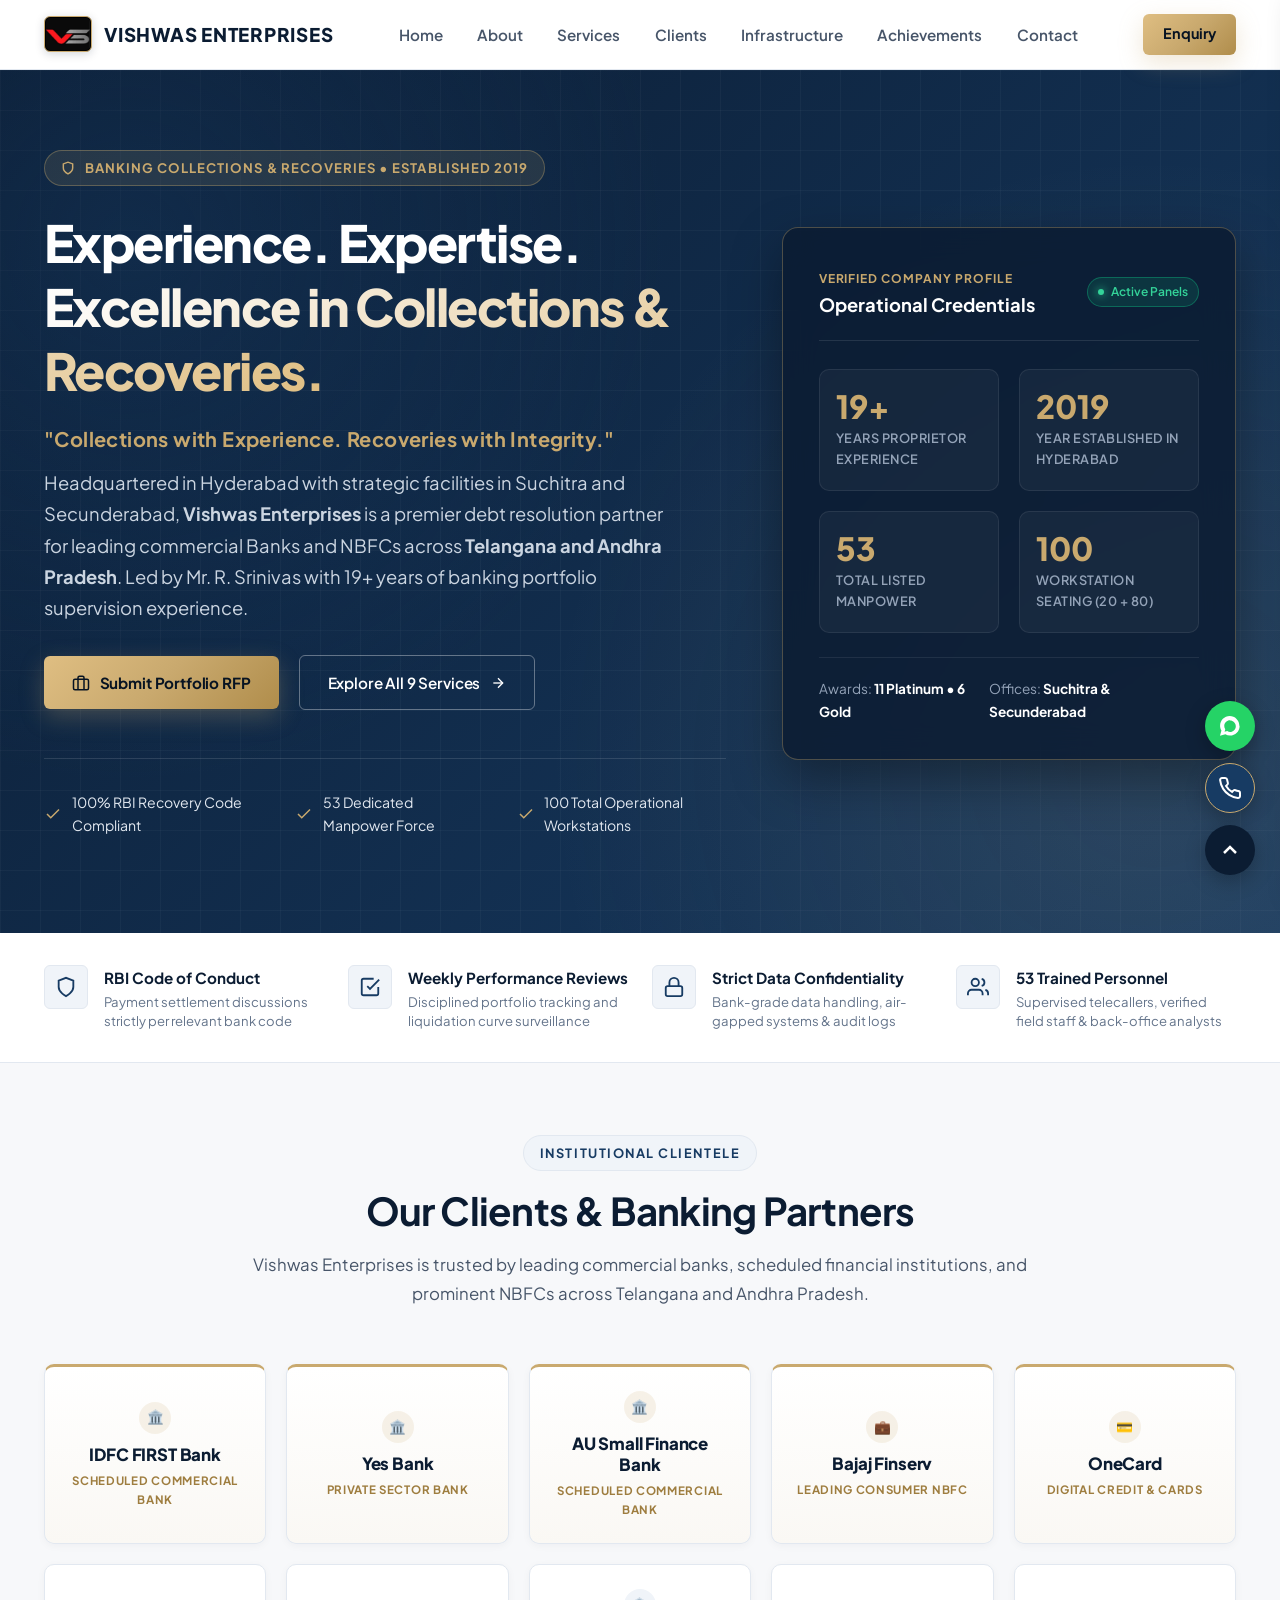
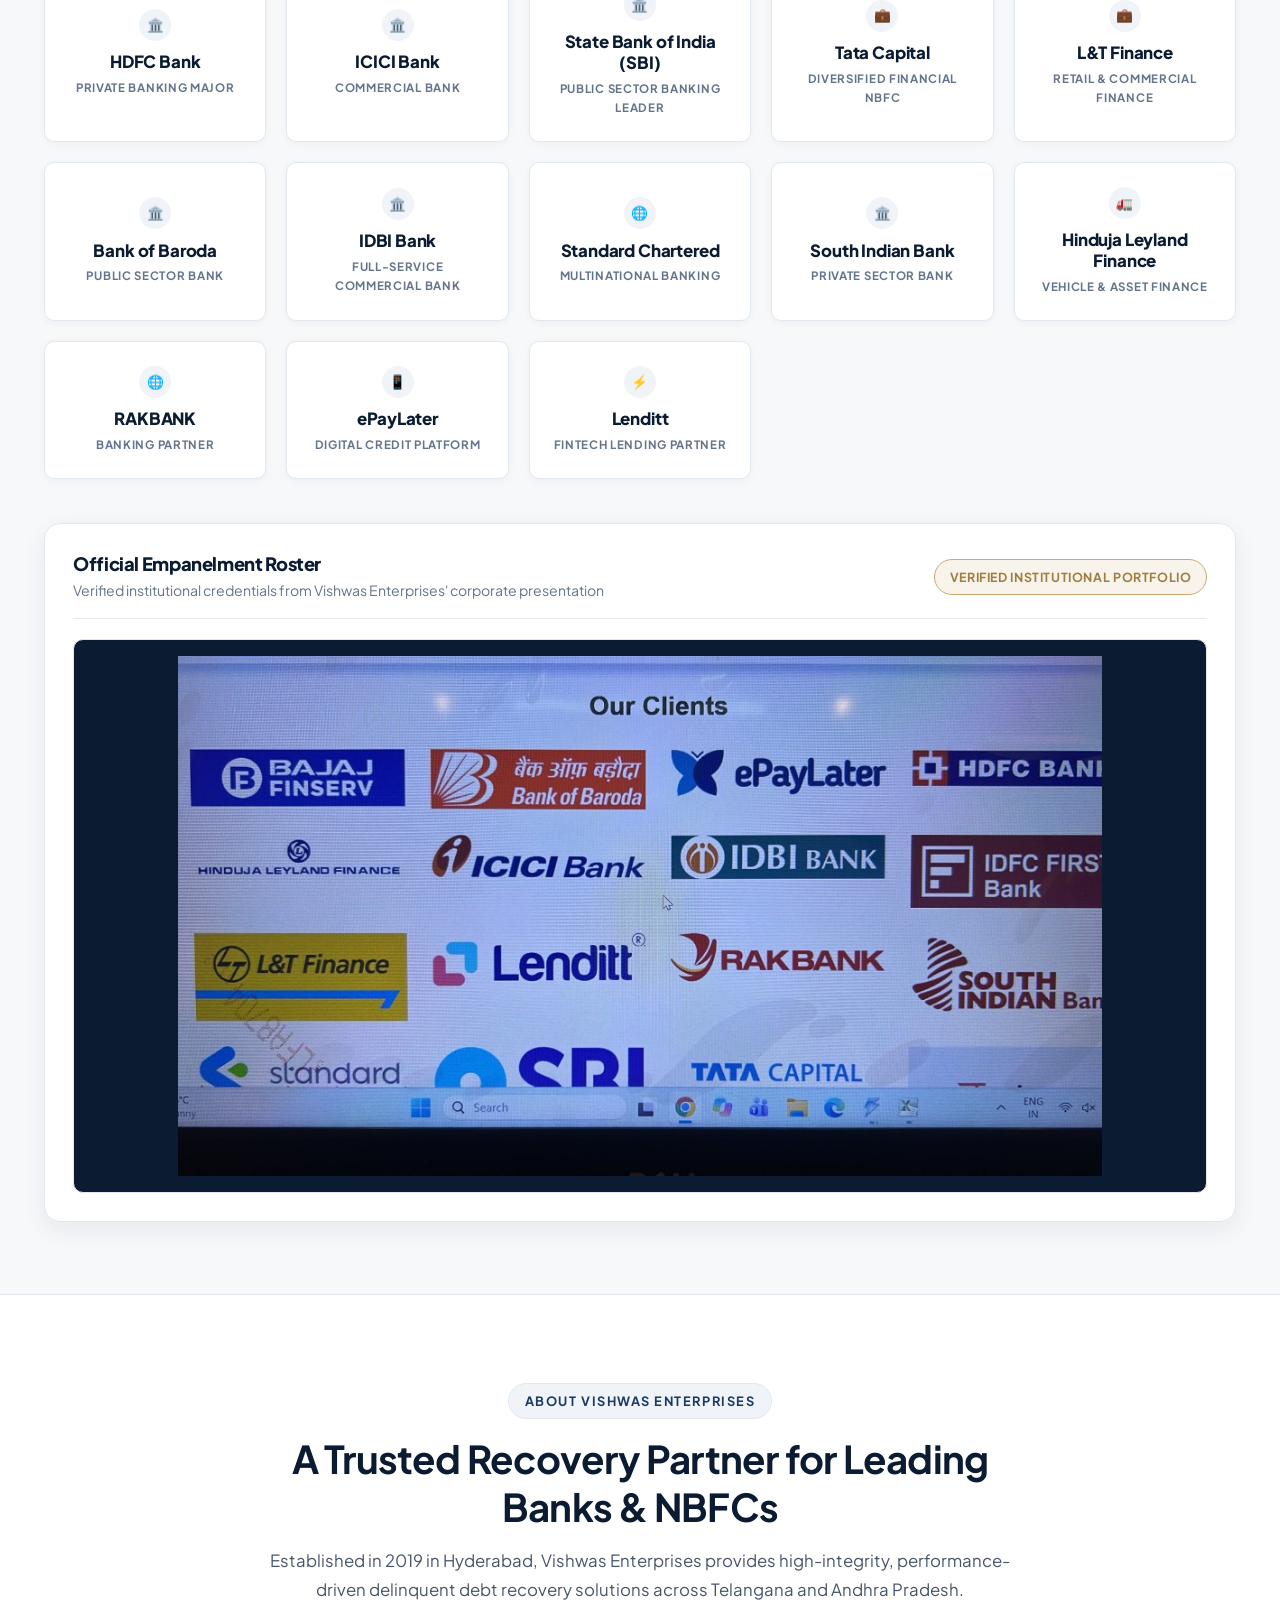
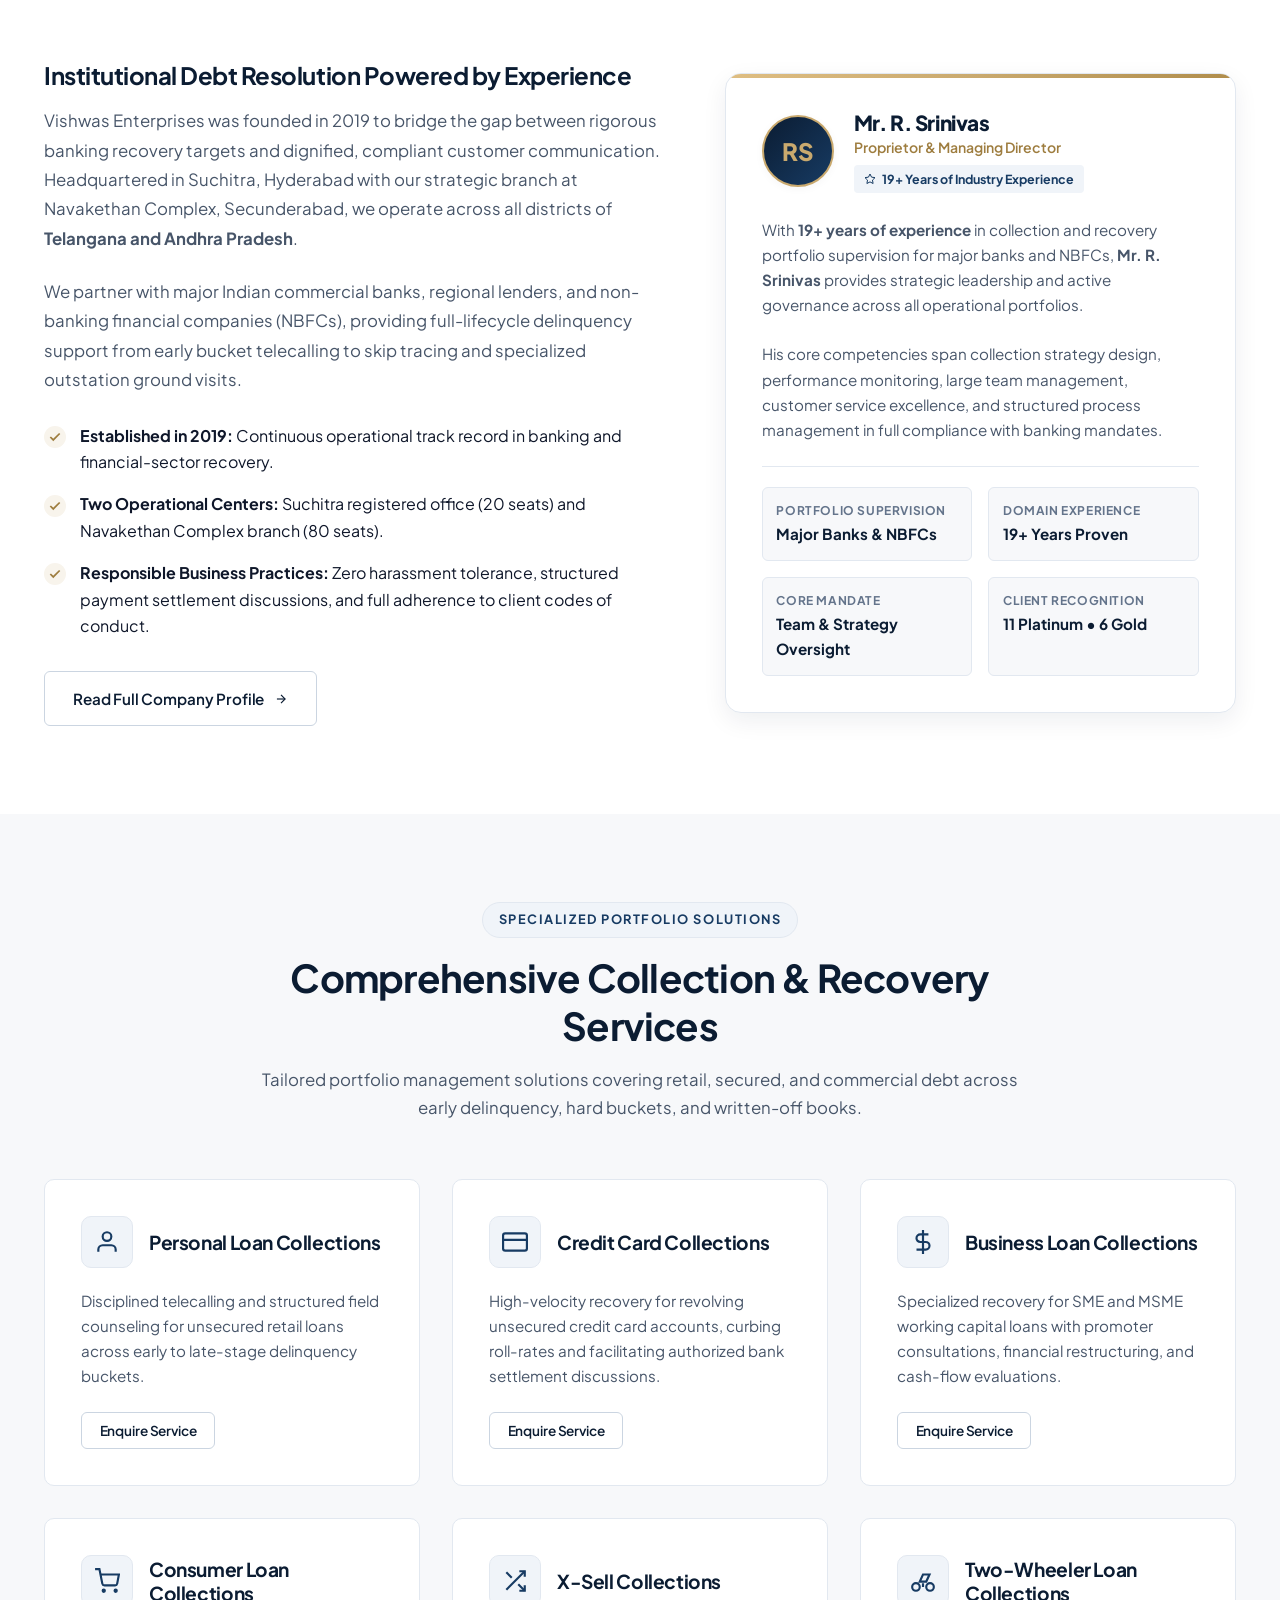
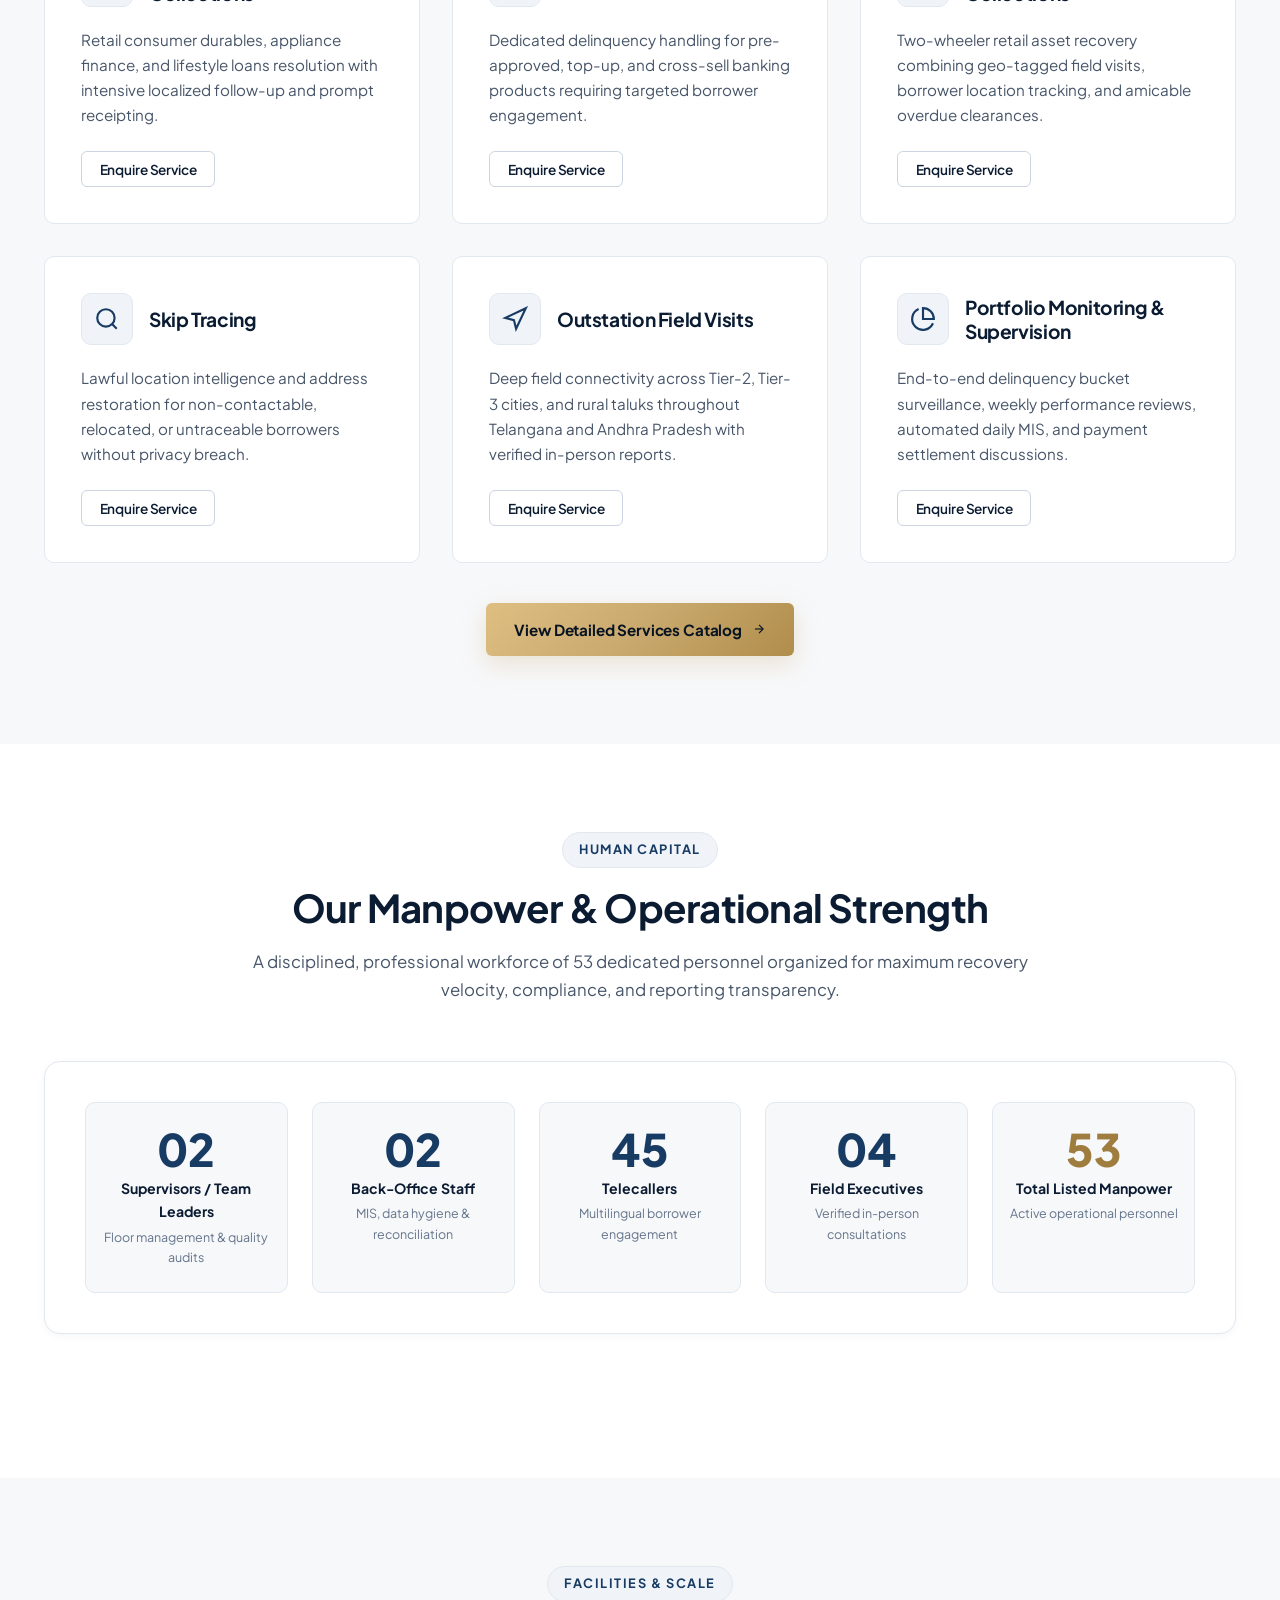
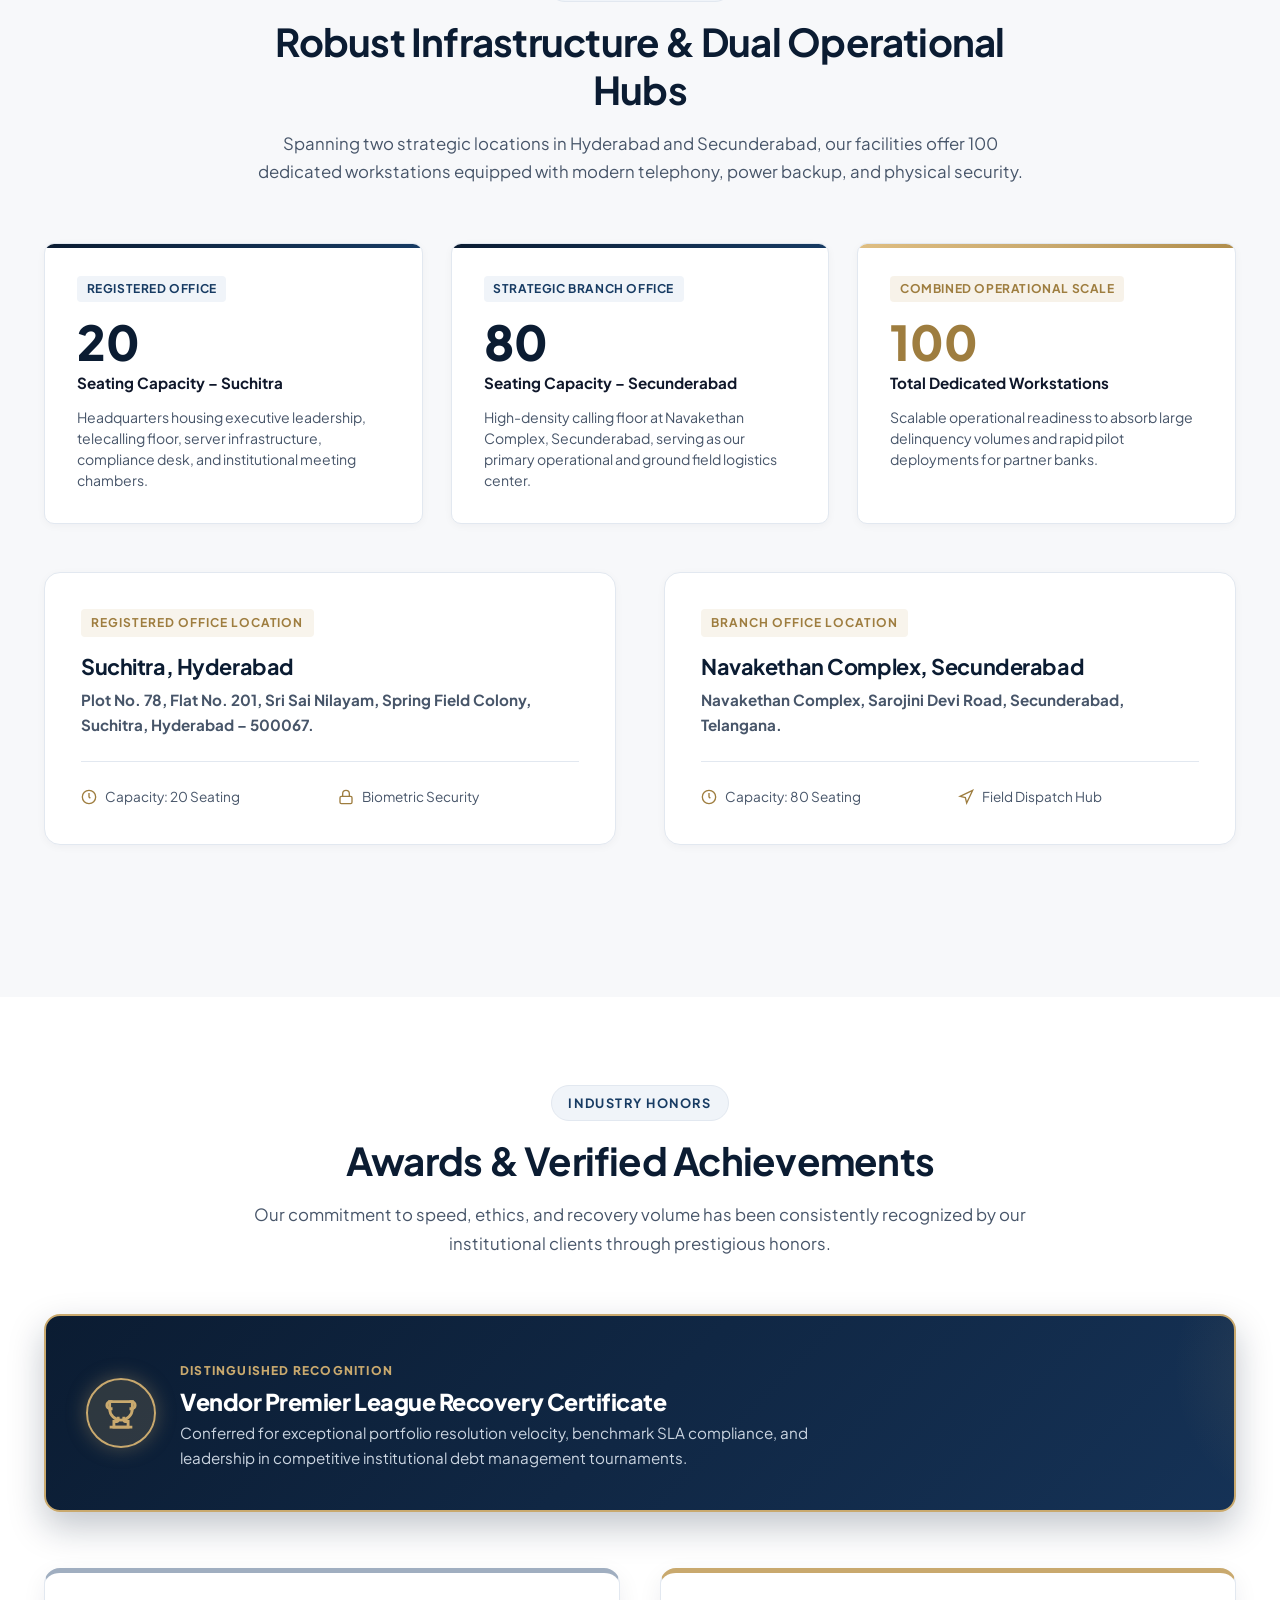
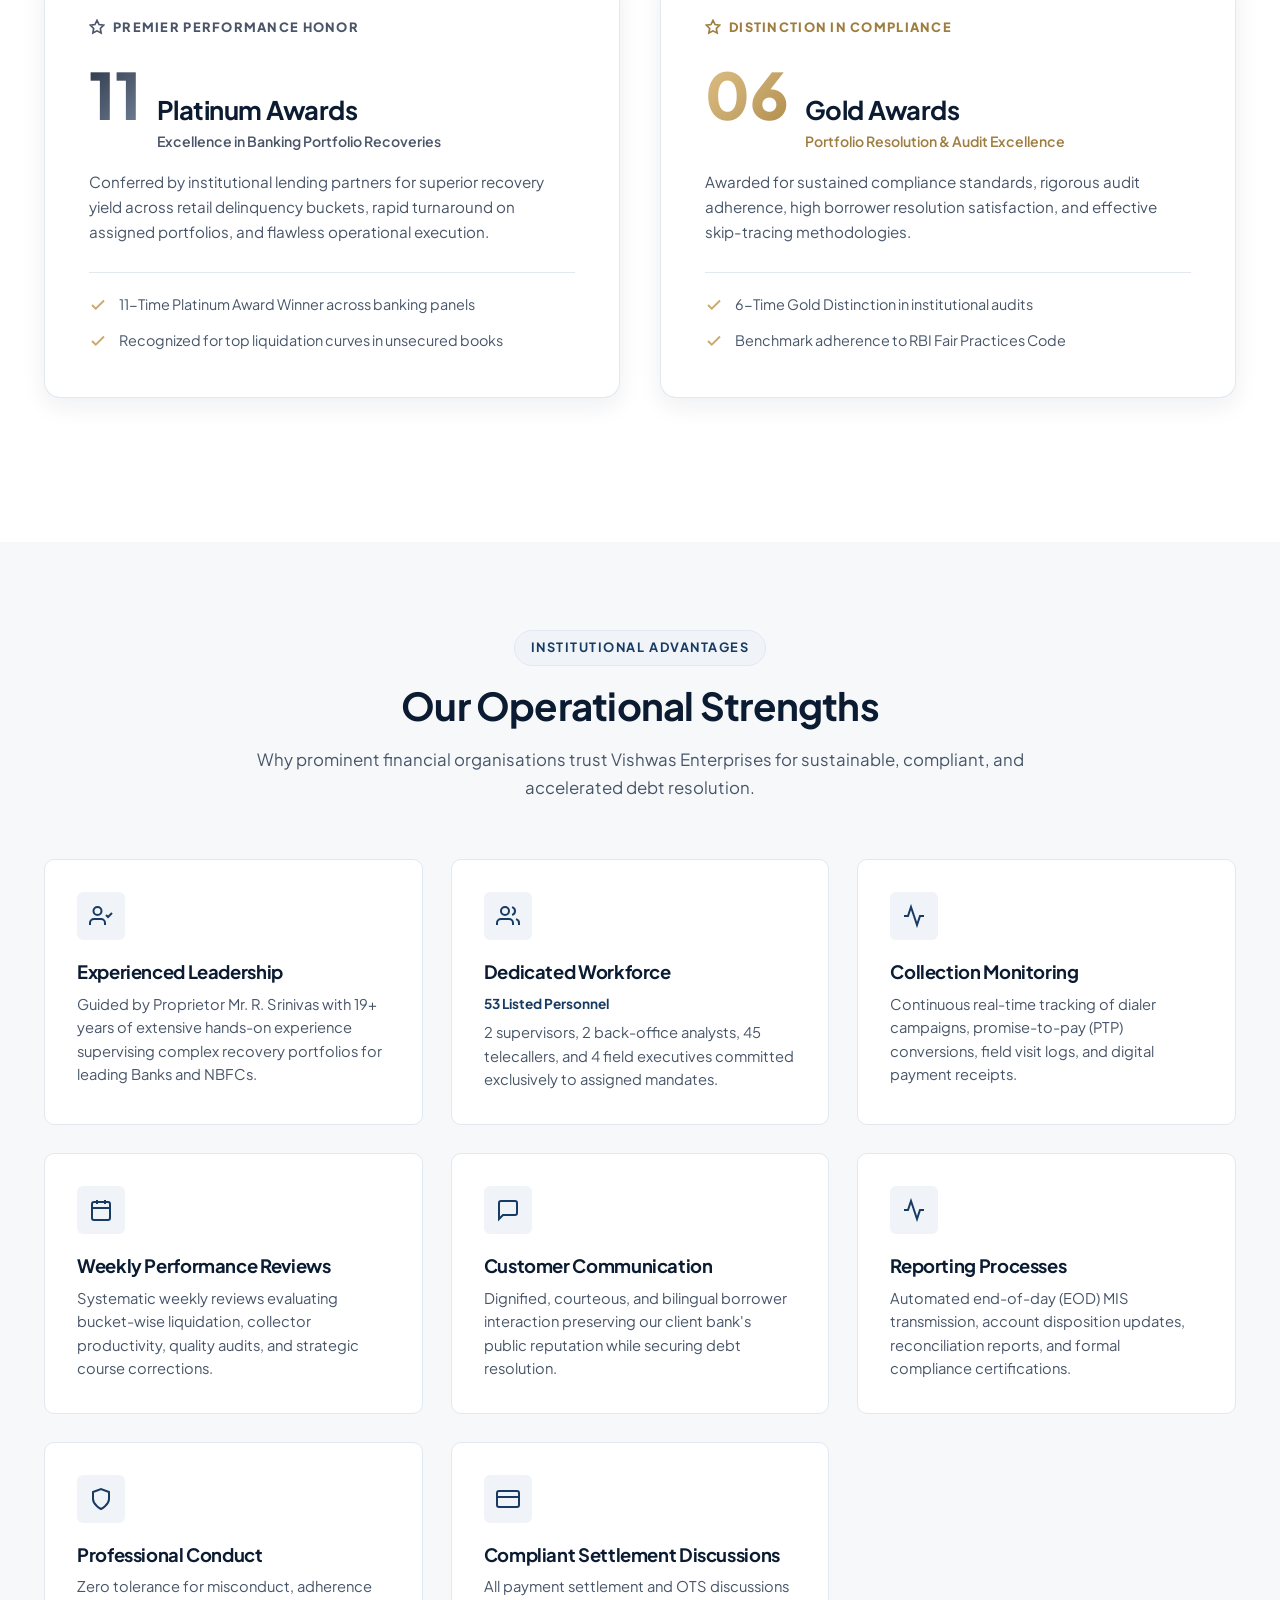
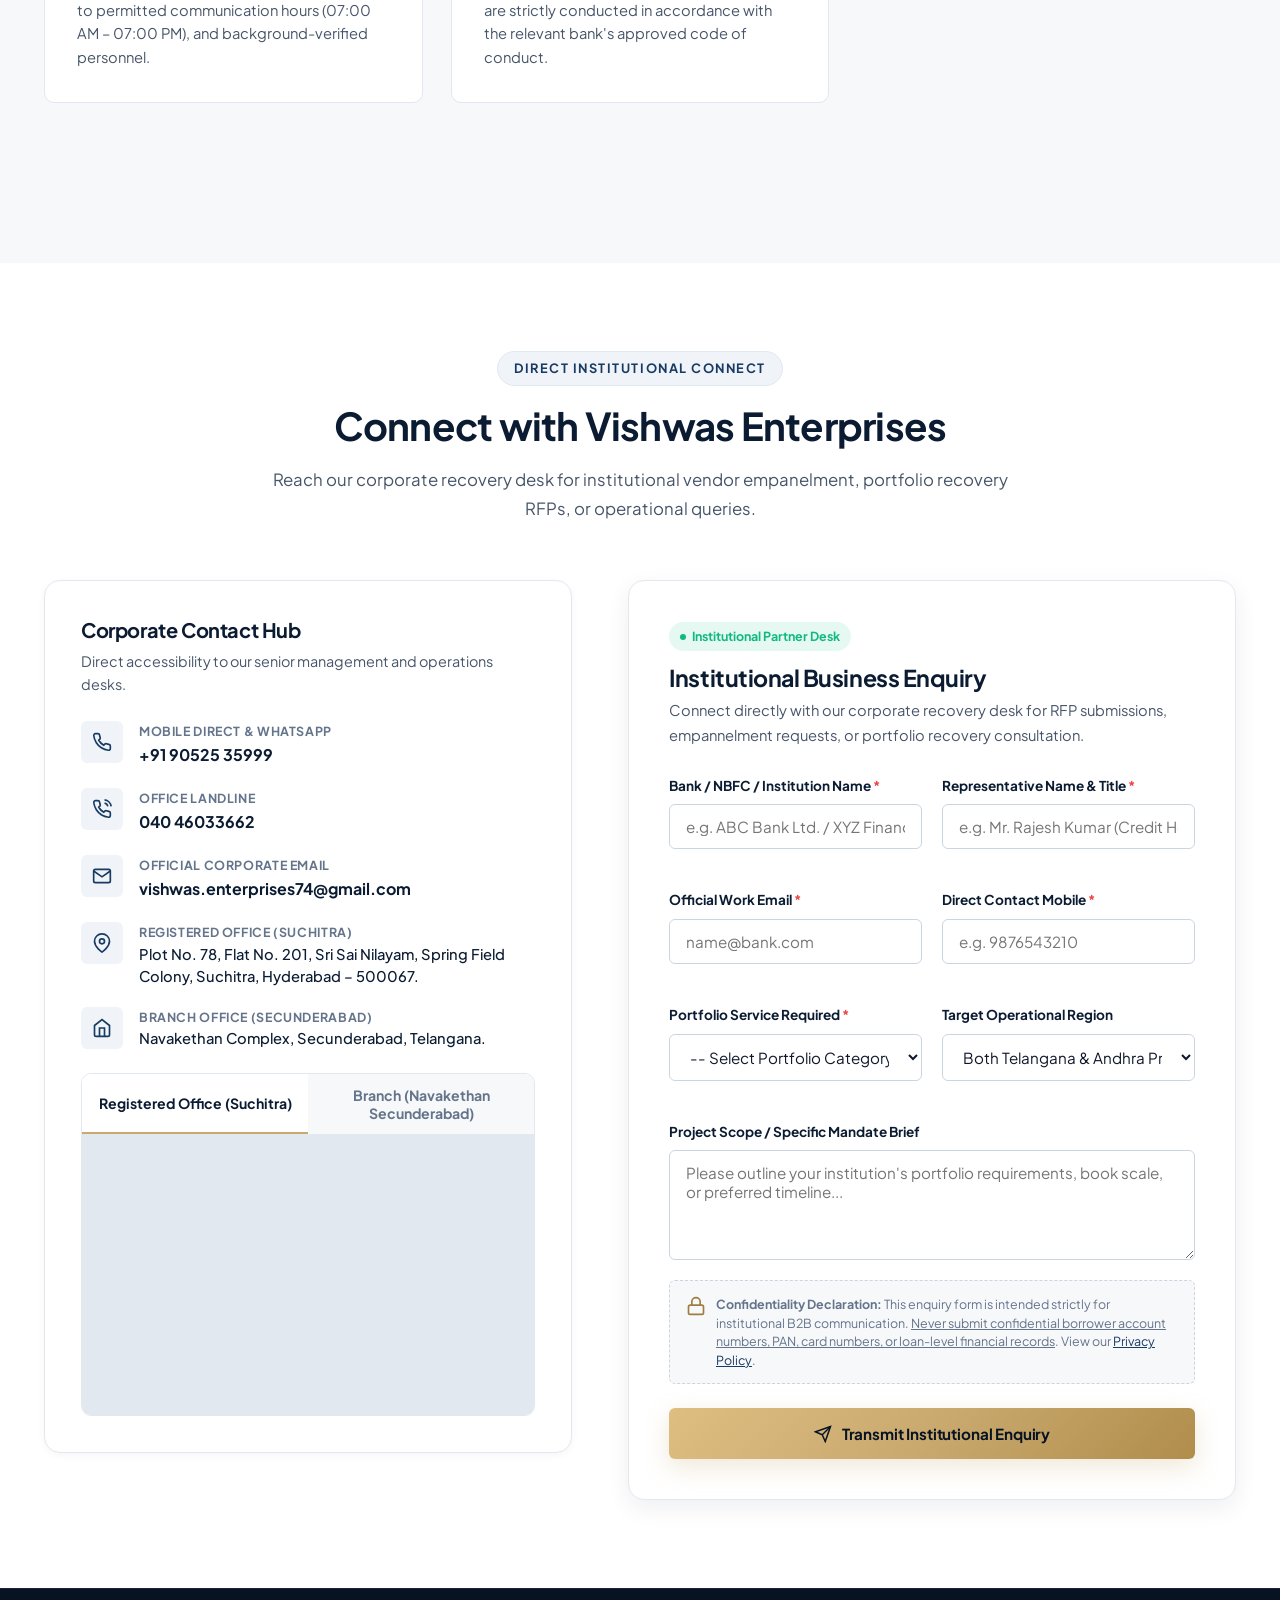
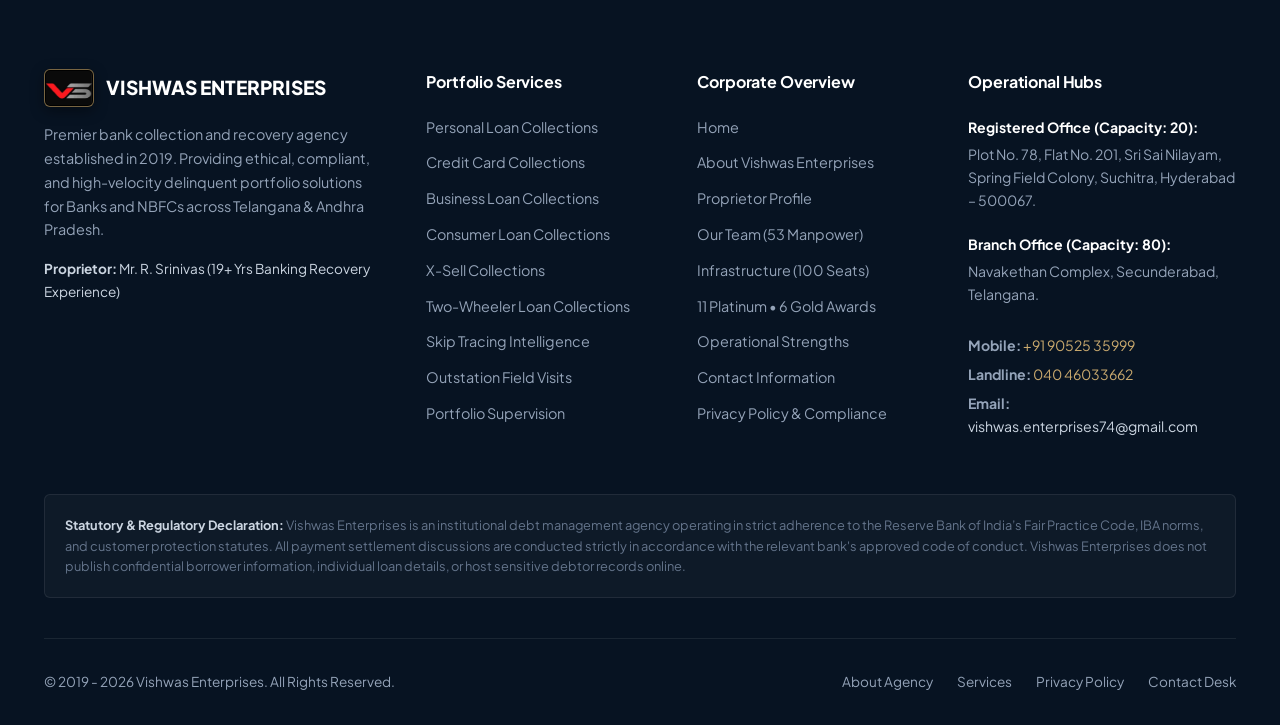
==== commit 4cd0bd12: "Embed official institutional client slide deck presentation and sync mobile navigation links" ====
--- a/index.html
+++ b/index.html
@@ -142,6 +142,7 @@
       <li><a href="index.html" class="nav-link">Home</a></li>
       <li><a href="about.html" class="nav-link">About Us & Leadership</a></li>
       <li><a href="services.html" class="nav-link">All 9 Services</a></li>
+      <li><a href="#clients" class="nav-link">Our Clients & Partners</a></li>
       <li><a href="#team" class="nav-link">Our Team (53 Manpower)</a></li>
       <li><a href="#infrastructure" class="nav-link">Infrastructure (100 Seats)</a></li>
       <li><a href="#awards" class="nav-link">Awards & Achievements</a></li>
@@ -443,6 +444,20 @@
           <div class="client-card-icon">⚡</div>
           <div class="client-card-name">Lenditt</div>
           <div class="client-card-tag">FinTech Lending Partner</div>
+        </div>
+      </div>
+
+      <!-- Verified Institutional Presentation Slide Deck -->
+      <div class="client-deck-card">
+        <div class="client-deck-header">
+          <div>
+            <h3 class="client-deck-title">Official Empanelment Roster</h3>
+            <p class="client-deck-subtitle">Verified institutional credentials from Vishwas Enterprises' corporate presentation</p>
+          </div>
+          <span class="client-deck-badge">Verified Institutional Portfolio</span>
+        </div>
+        <div class="client-deck-media">
+          <img src="assets/clients-slide.jpg" alt="Official Vishwas Enterprises Banking and NBFC Clients Slide: Bajaj Finserv, Bank of Baroda, ePayLater, HDFC Bank, Hinduja Leyland Finance, ICICI Bank, IDBI Bank, IDFC FIRST Bank, L&T Finance, Lenditt, RAKBANK, South Indian Bank, Standard Chartered, SBI, Tata Capital" class="client-deck-img" loading="lazy">
         </div>
       </div>
     </div>
--- a/css/style.css
+++ b/css/style.css
@@ -847,22 +847,78 @@
 }
 
 /* Slide showcase card */
+.client-deck-card,
 .client-slide-wrap {
-  margin-top: 2.5rem;
+  margin-top: 2.75rem;
   background: var(--bg-white);
   border: 1px solid var(--border-subtle);
   border-radius: var(--radius-lg);
-  padding: 1.5rem;
+  padding: 1.75rem;
   box-shadow: var(--shadow-md);
-  text-align: center;
-}
-
+  transition: box-shadow var(--transition-fast);
+}
+
+.client-deck-card:hover {
+  box-shadow: var(--shadow-lg);
+}
+
+.client-deck-header {
+  display: flex;
+  justify-content: space-between;
+  align-items: center;
+  flex-wrap: wrap;
+  gap: 1rem;
+  margin-bottom: 1.25rem;
+  padding-bottom: 1rem;
+  border-bottom: 1px solid var(--border-subtle);
+}
+
+.client-deck-title {
+  font-size: 1.15rem;
+  font-weight: 800;
+  color: var(--primary-navy);
+  margin-bottom: 0.25rem;
+}
+
+.client-deck-subtitle {
+  font-size: 0.88rem;
+  color: var(--text-muted);
+  margin: 0;
+}
+
+.client-deck-badge {
+  display: inline-flex;
+  align-items: center;
+  gap: 0.4rem;
+  font-size: 0.78rem;
+  font-weight: 700;
+  text-transform: uppercase;
+  letter-spacing: 0.05em;
+  color: var(--accent-gold-dark);
+  background: var(--accent-gold-light);
+  border: 1px solid var(--accent-gold);
+  padding: 0.4rem 0.9rem;
+  border-radius: 50px;
+}
+
+.client-deck-media {
+  background: #0B1C32;
+  border-radius: var(--radius-md);
+  overflow: hidden;
+  padding: 1rem;
+  display: flex;
+  justify-content: center;
+  align-items: center;
+  border: 1px solid var(--border-subtle);
+}
+
+.client-deck-img,
 .client-slide-img {
   width: 100%;
-  max-height: 480px;
+  max-height: 520px;
   object-fit: contain;
-  border-radius: var(--radius-md);
-  box-shadow: 0 4px 16px rgba(0, 0, 0, 0.08);
+  border-radius: var(--radius-sm);
+  display: block;
 }
 
 /* ==========================================================================
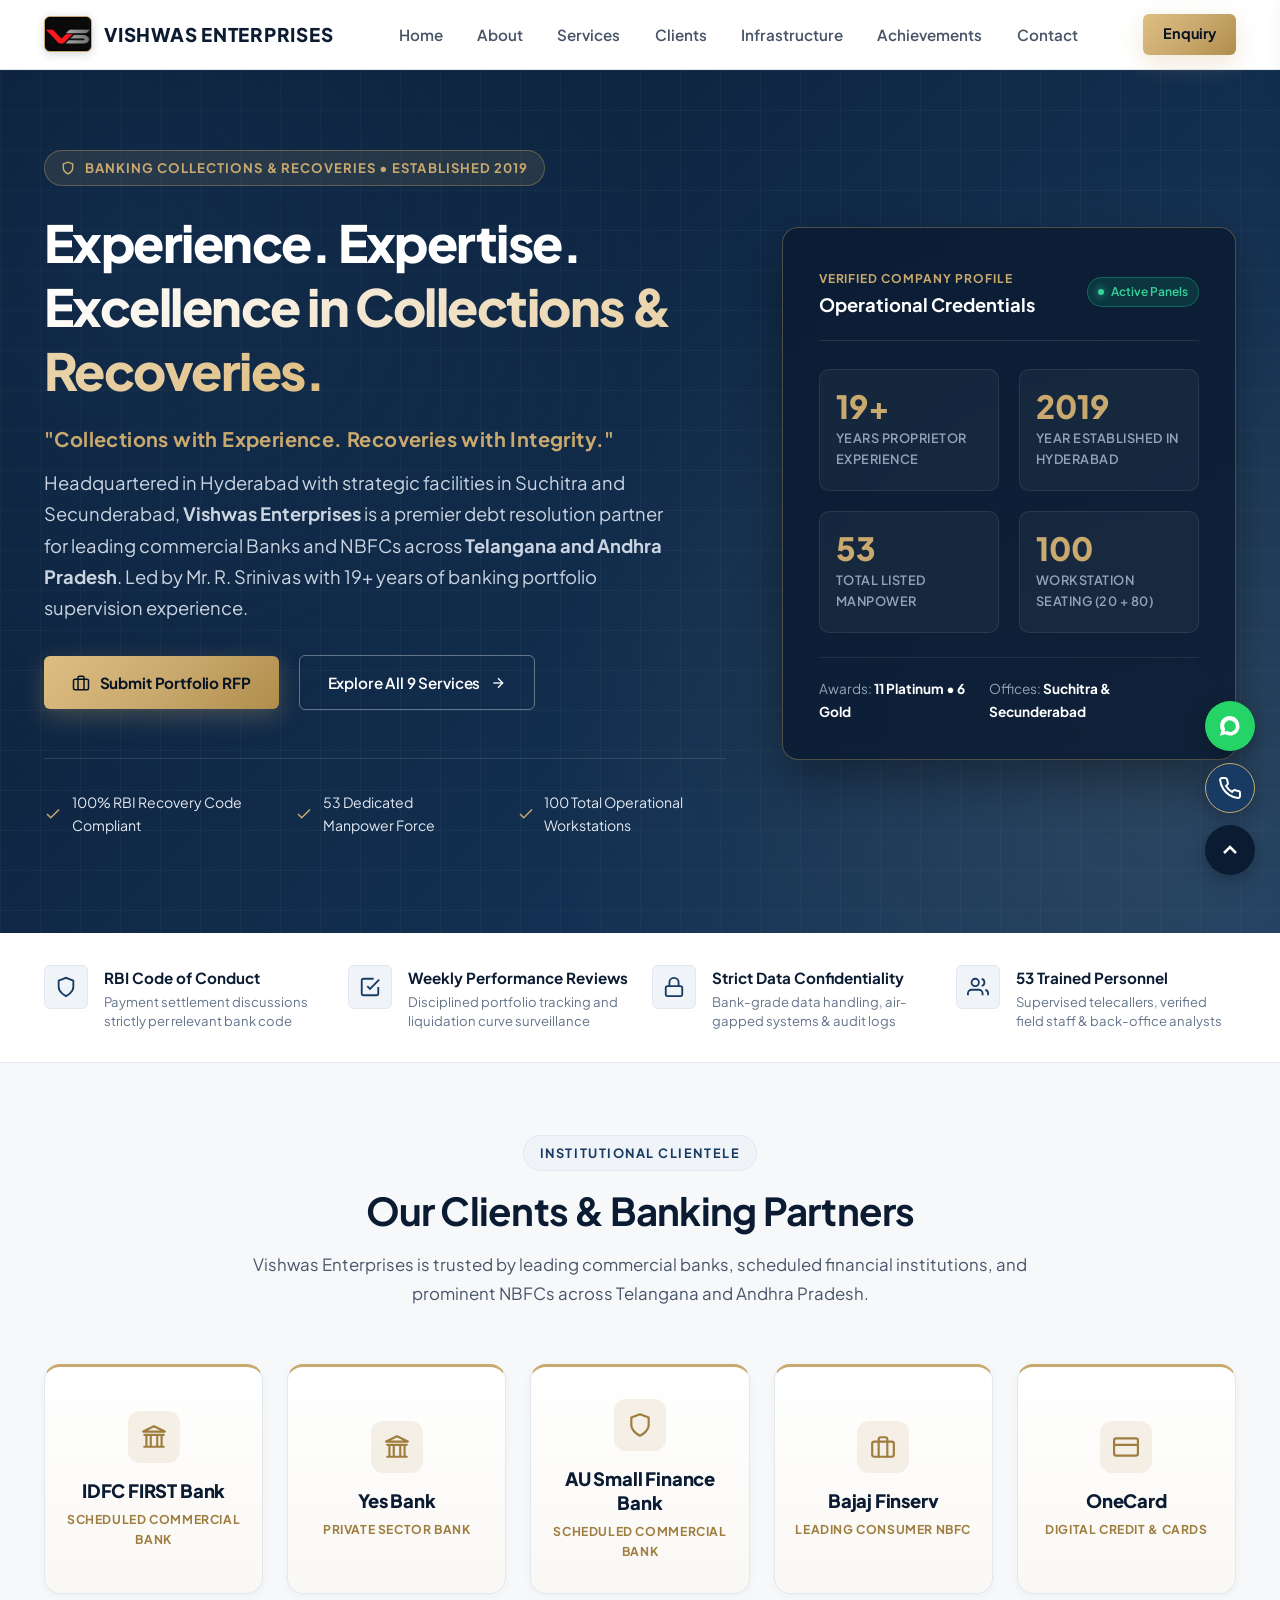
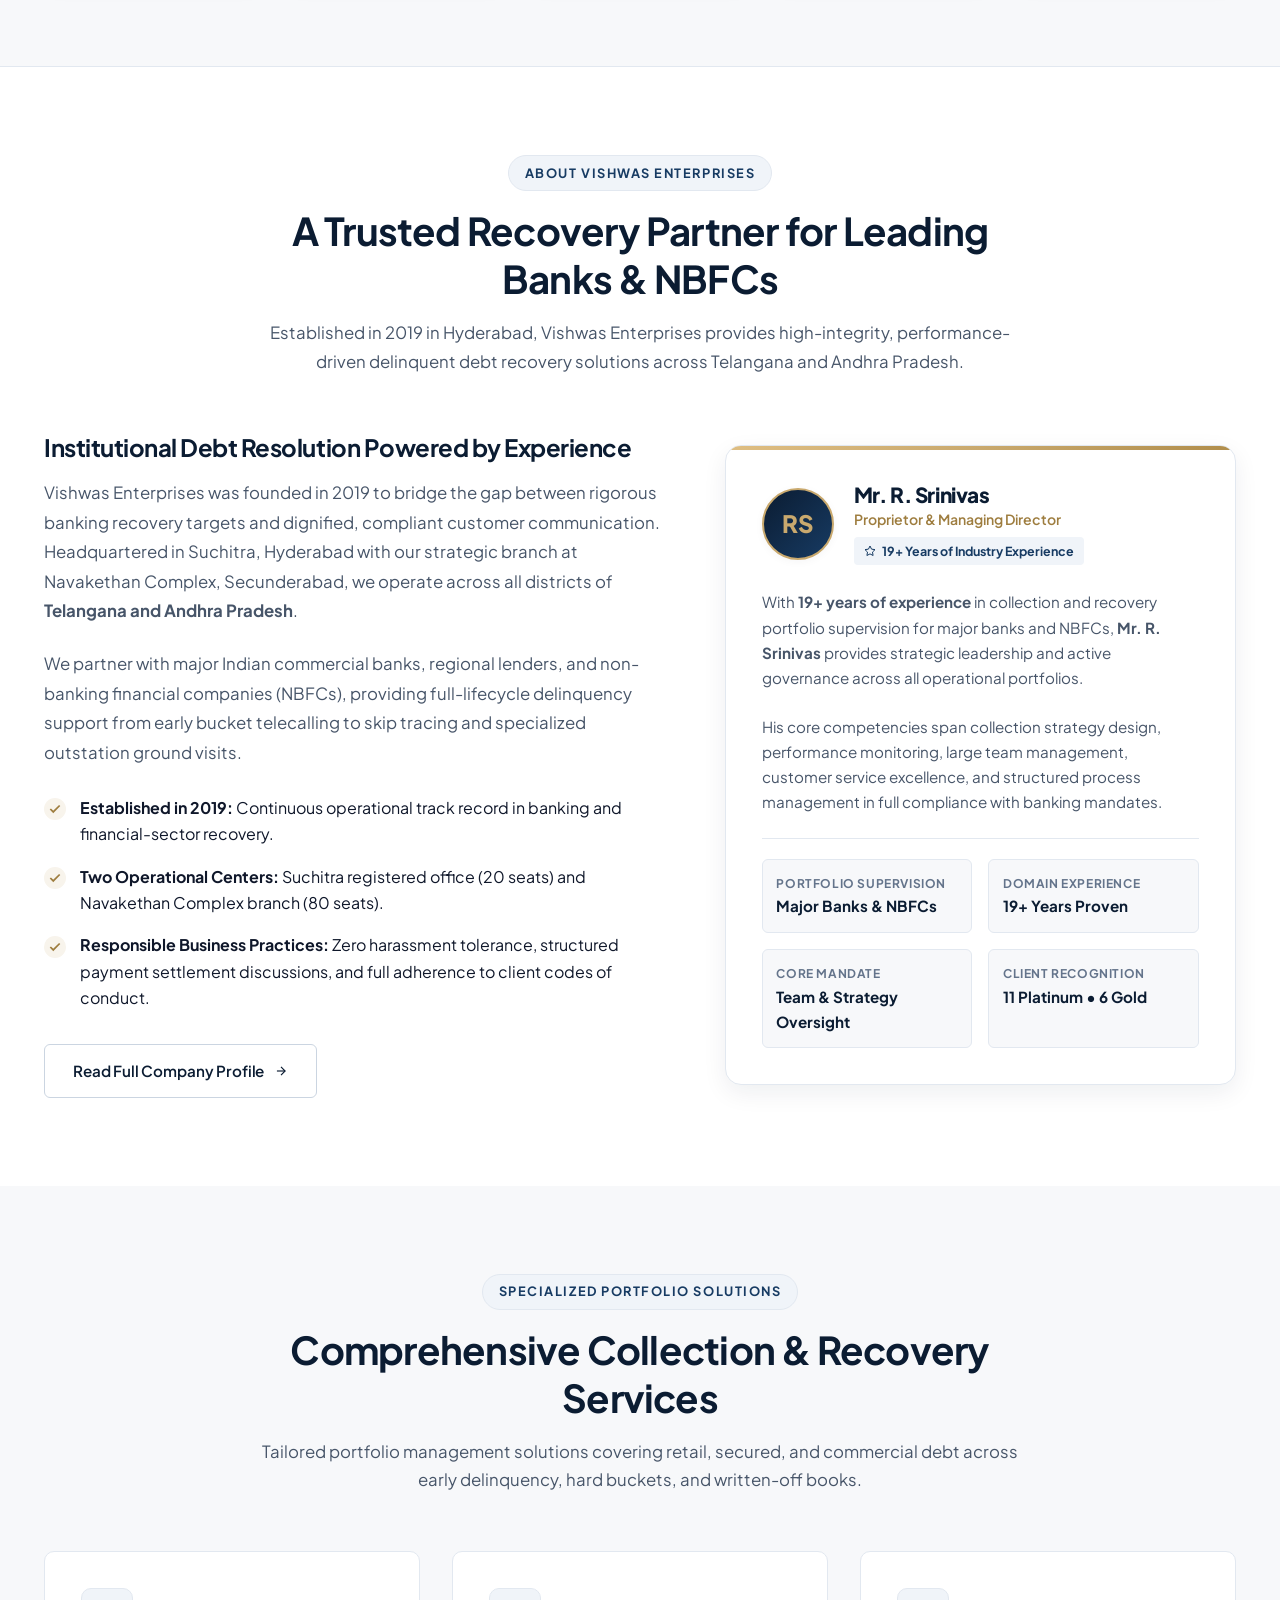
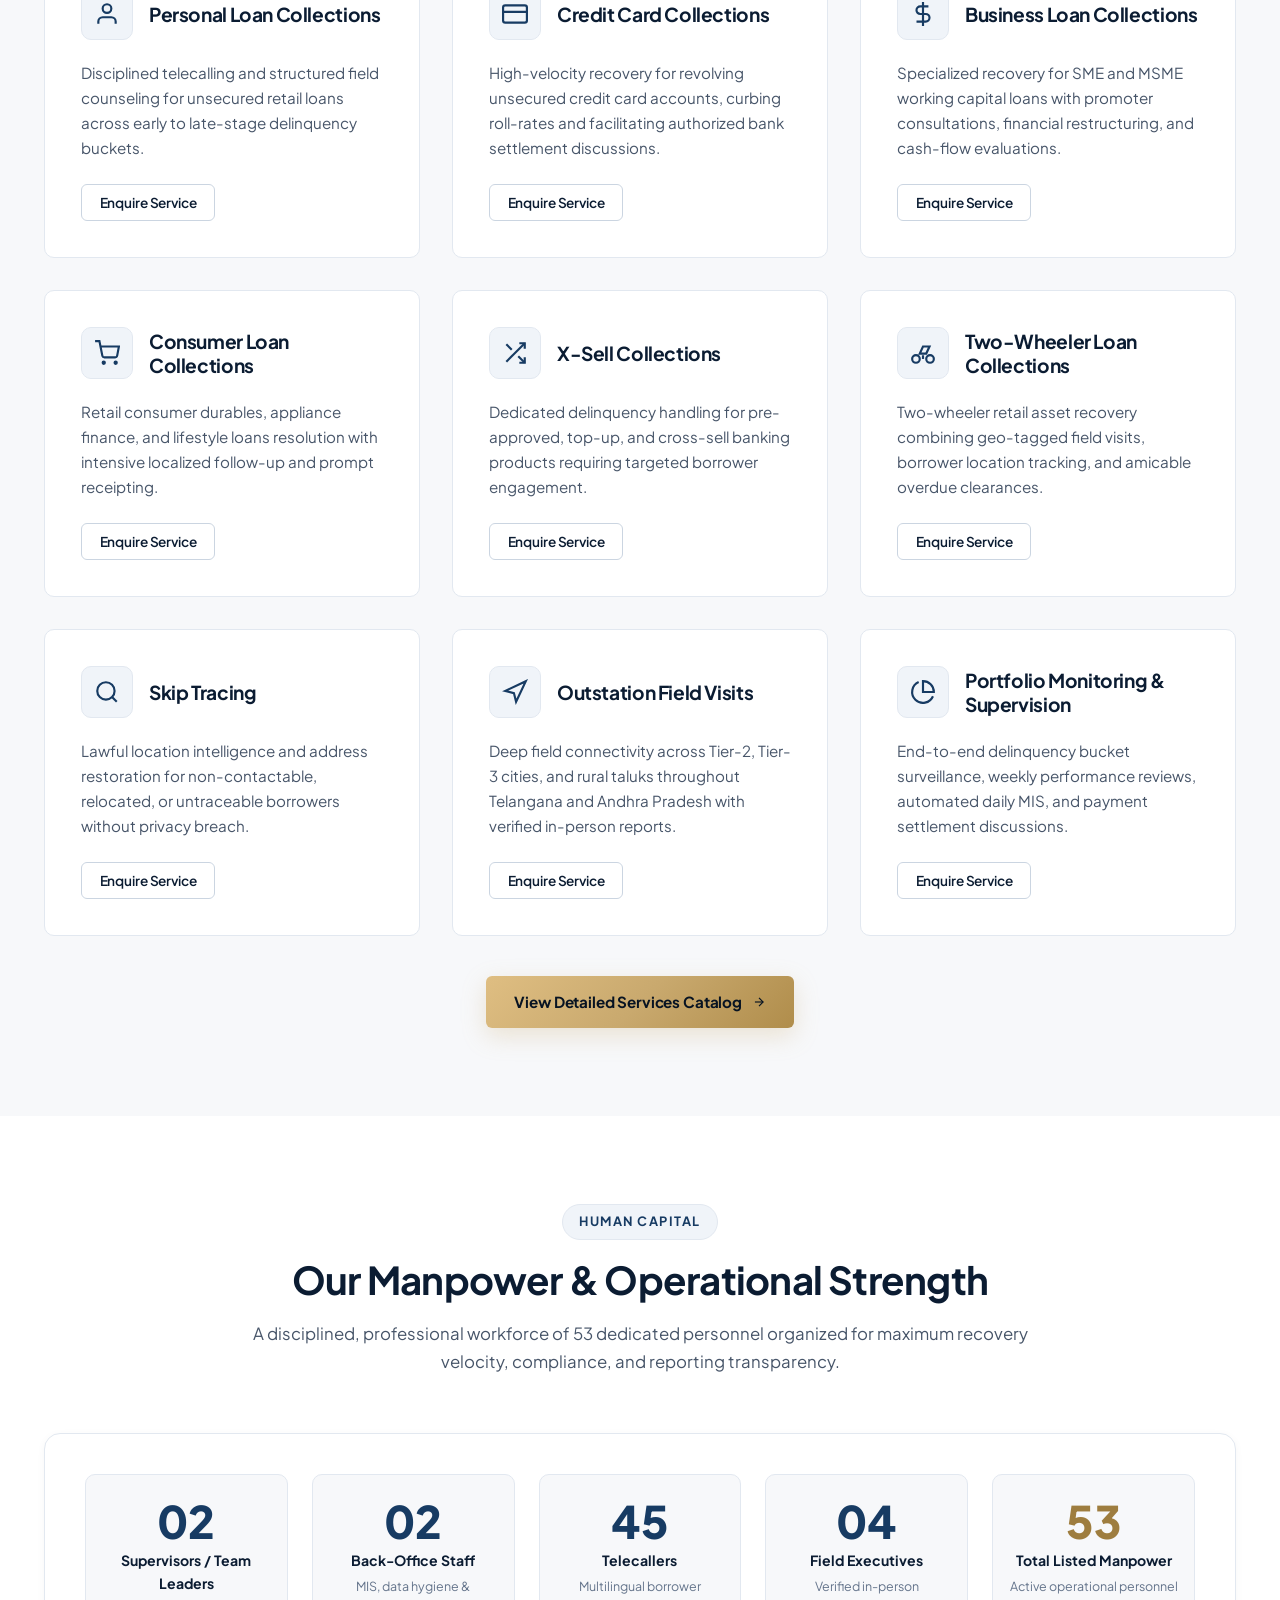
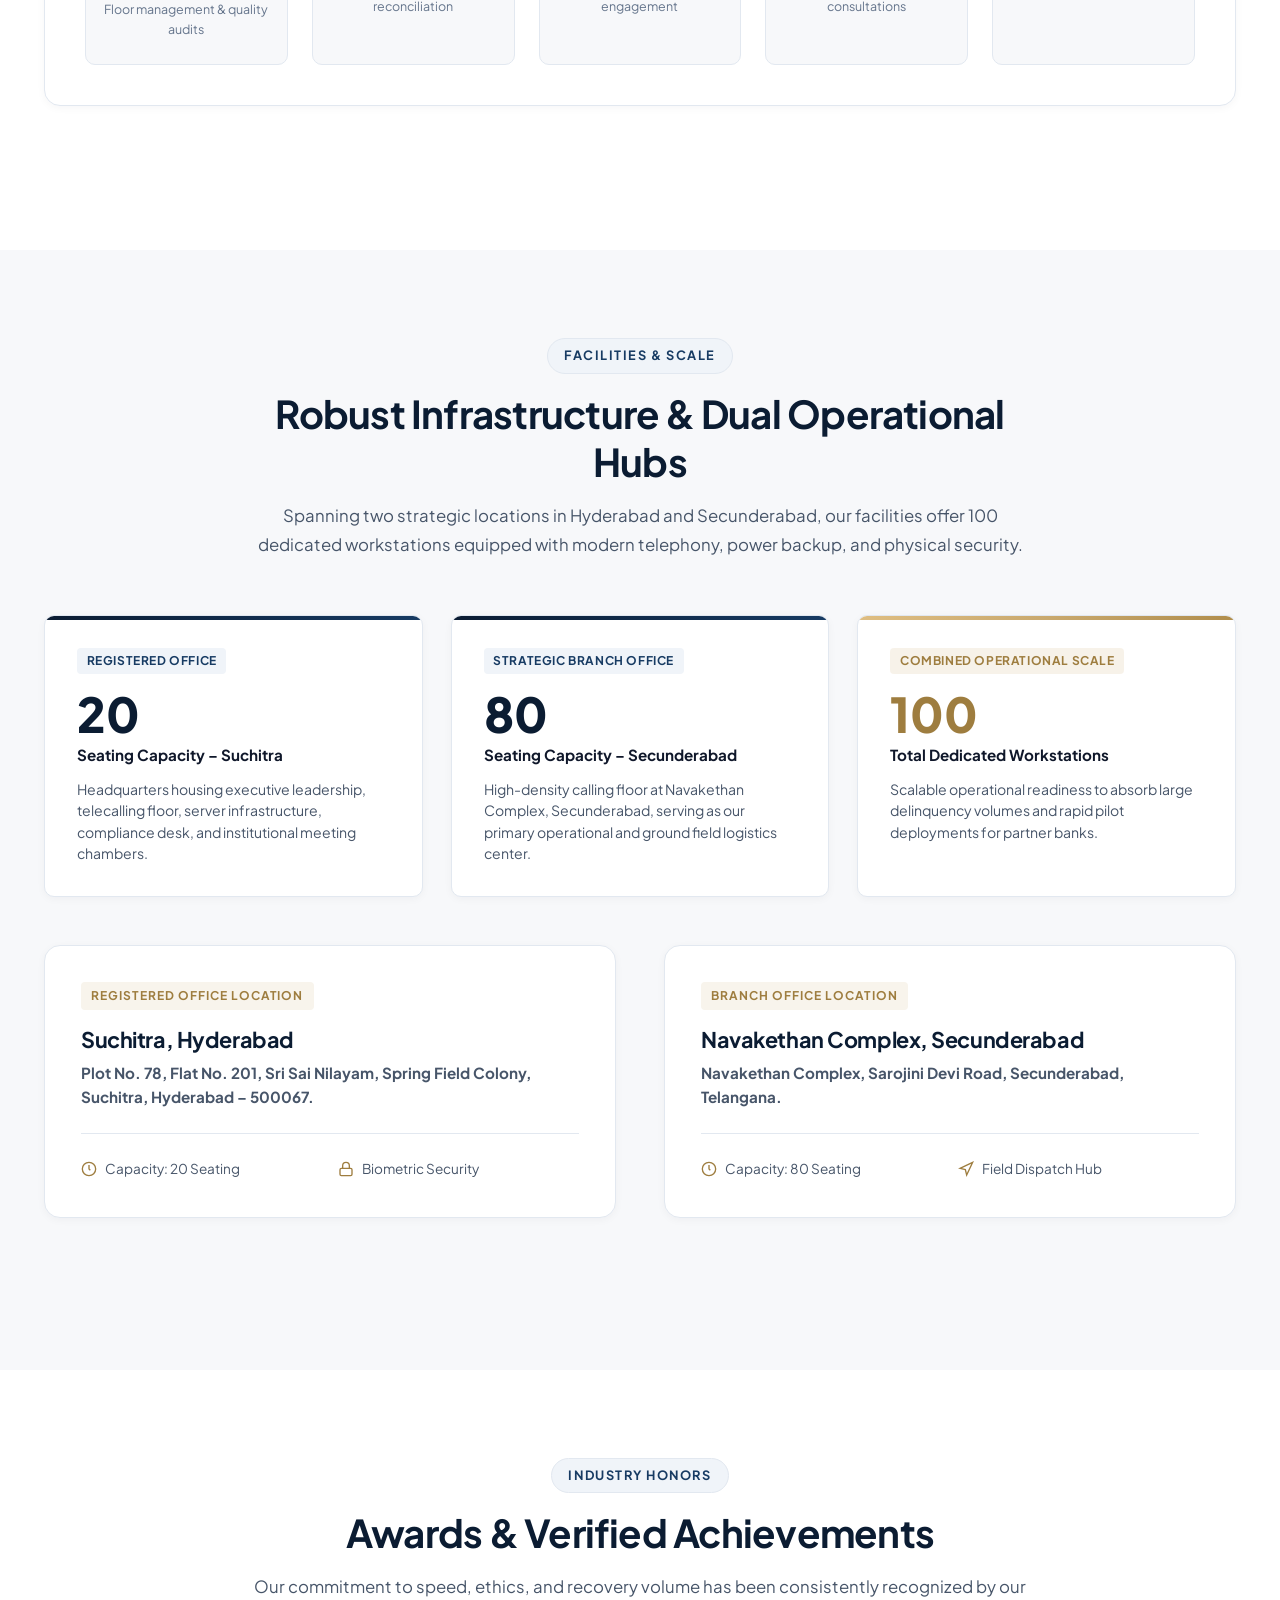
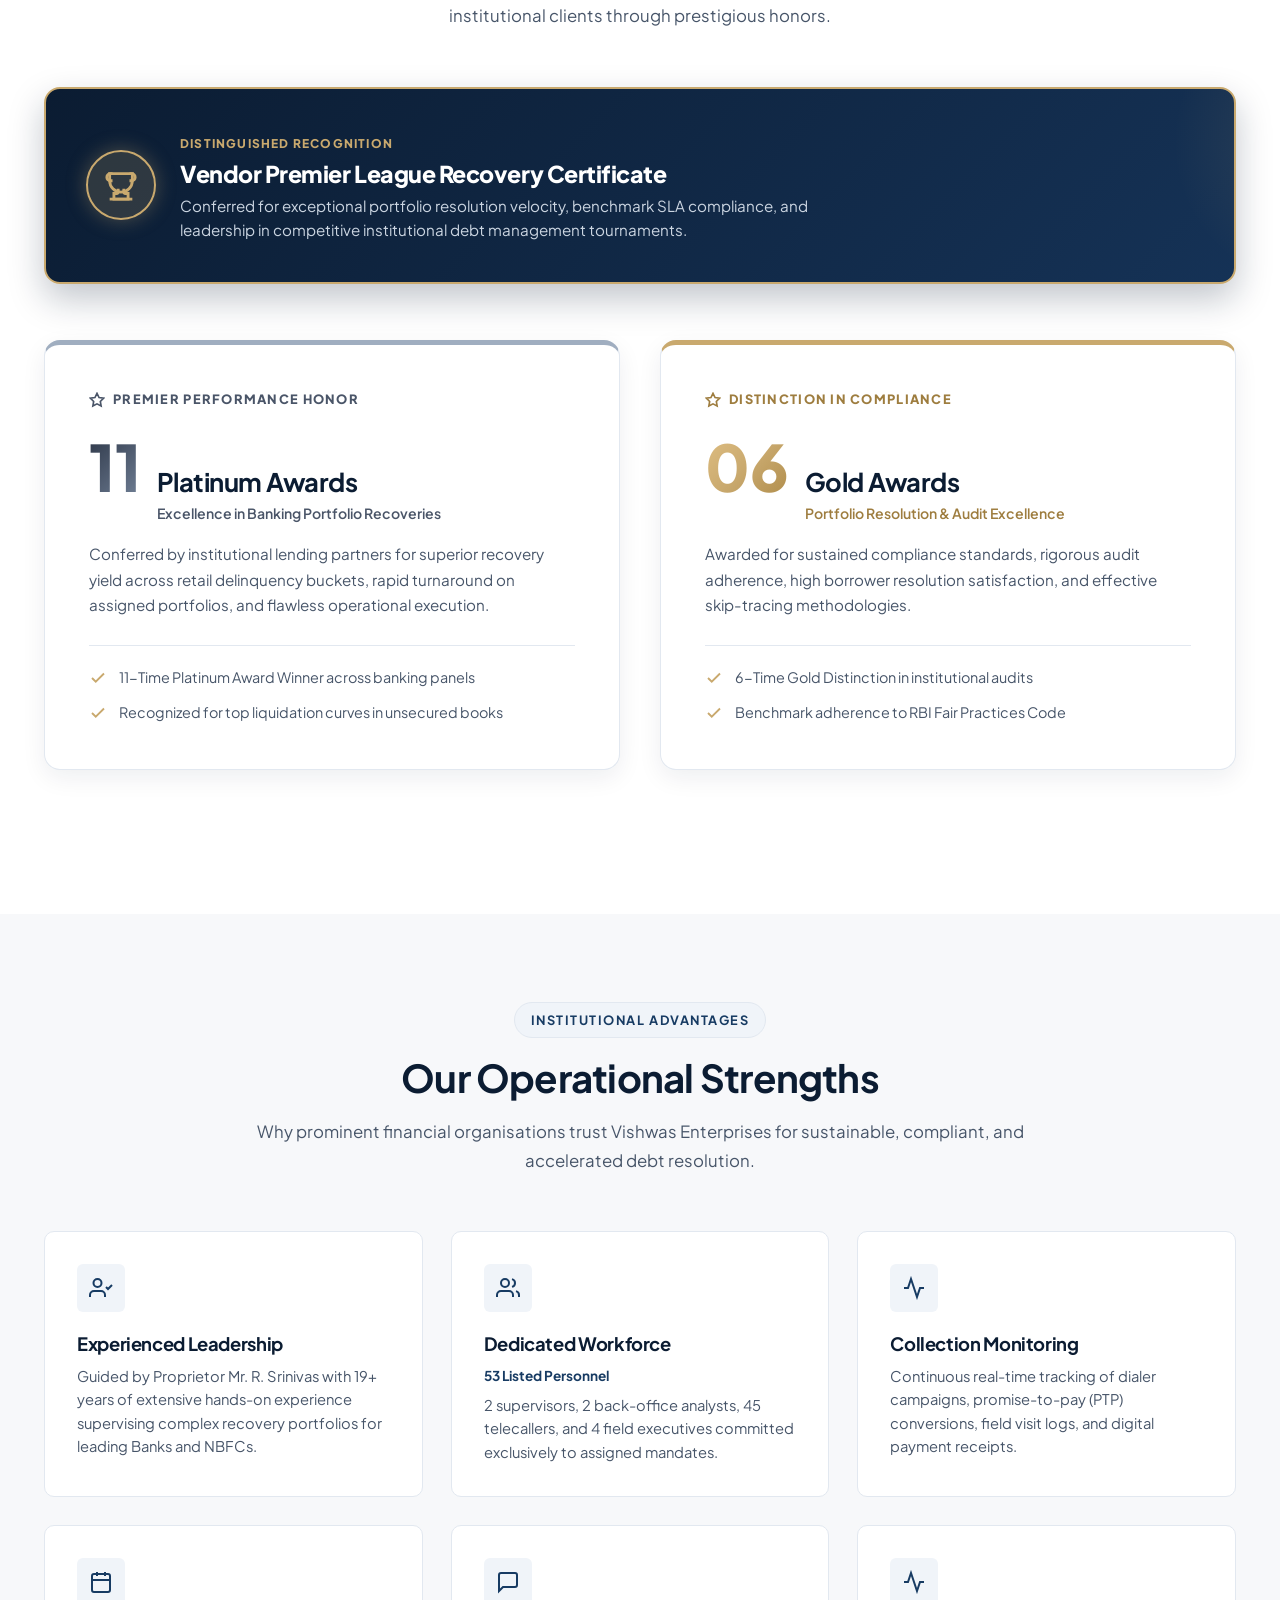
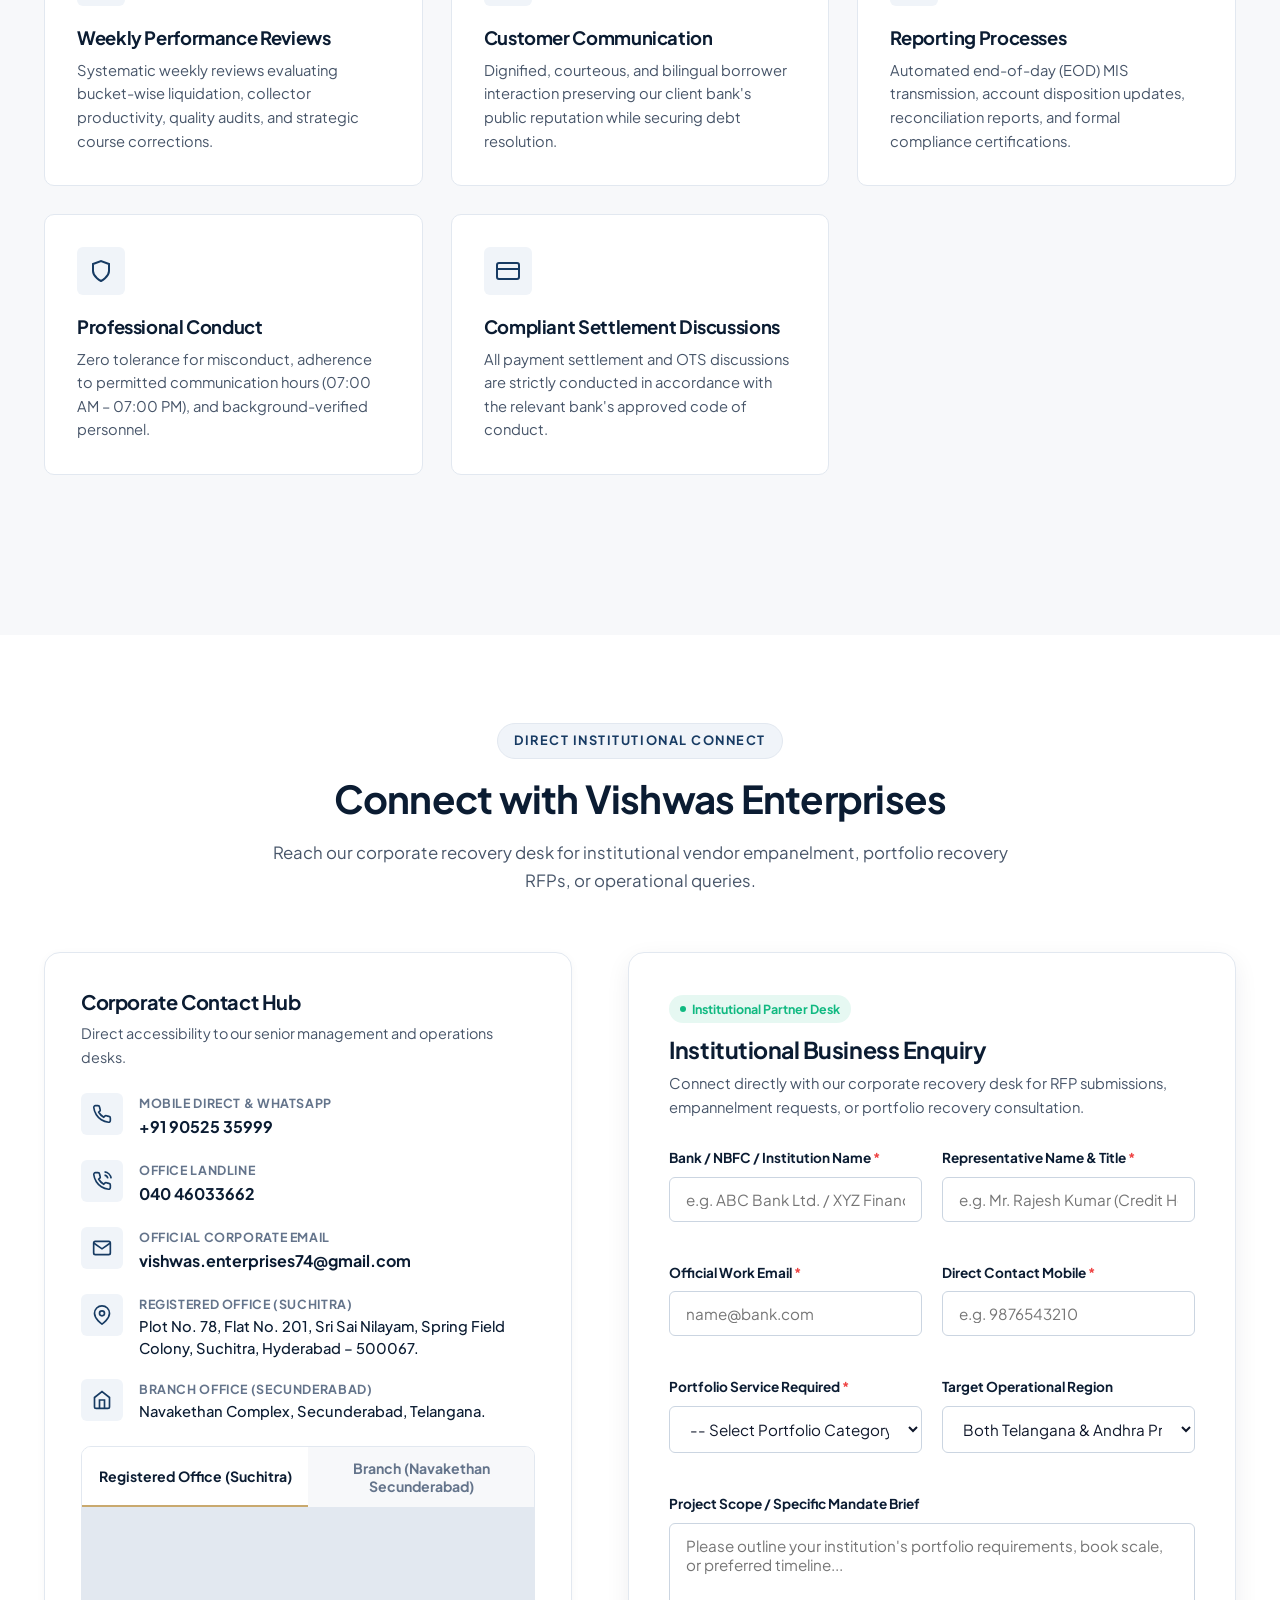
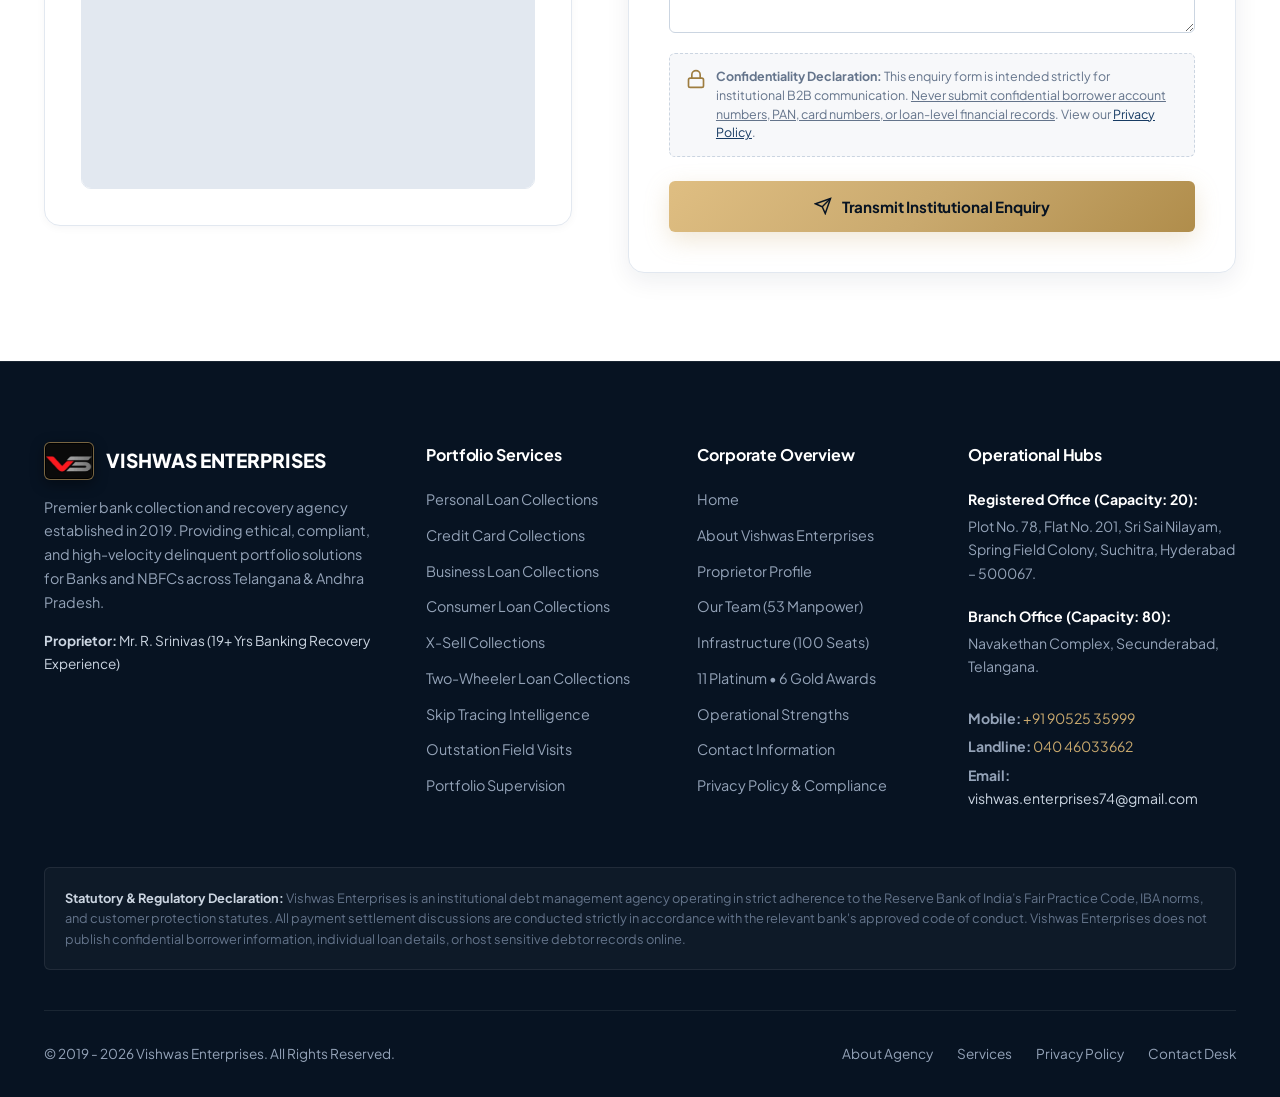
==== commit a5867a17: "Remove client slide presentation image and restrict clients section strictly to IDFC FIRST Bank, Yes" ====
--- a/index.html
+++ b/index.html
@@ -318,146 +318,63 @@
         </p>
       </div>
 
-      <!-- Featured Clients Grid (IDFC, Yes Bank, AU Small Finance Bank, Bajaj, OneCard & Banking Leaders) -->
+      <!-- Institutional Clients Grid: Strictly IDFC, Yes Bank, AU Small Finance Bank, Bajaj Finserv, OneCard -->
       <div class="clients-grid">
-        <!-- IDFC FIRST Bank -->
+        <!-- 1. IDFC FIRST Bank -->
         <div class="client-card featured">
-          <div class="client-card-icon">🏛️</div>
+          <div class="client-card-icon">
+            <svg width="26" height="26" viewBox="0 0 24 24" fill="none" stroke="currentColor" stroke-width="2" stroke-linecap="round" stroke-linejoin="round">
+              <path d="M3 21h18M3 10h18M5 10v11M9 10v11M15 10v11M19 10v11M12 2L2 7h20L12 2z"/>
+            </svg>
+          </div>
           <div class="client-card-name">IDFC FIRST Bank</div>
           <div class="client-card-tag">Scheduled Commercial Bank</div>
         </div>
 
-        <!-- Yes Bank -->
+        <!-- 2. Yes Bank -->
         <div class="client-card featured">
-          <div class="client-card-icon">🏛️</div>
+          <div class="client-card-icon">
+            <svg width="26" height="26" viewBox="0 0 24 24" fill="none" stroke="currentColor" stroke-width="2" stroke-linecap="round" stroke-linejoin="round">
+              <path d="M3 21h18M3 10h18M5 10v11M9 10v11M15 10v11M19 10v11M12 2L2 7h20L12 2z"/>
+            </svg>
+          </div>
           <div class="client-card-name">Yes Bank</div>
           <div class="client-card-tag">Private Sector Bank</div>
         </div>
 
-        <!-- AU Small Finance Bank -->
+        <!-- 3. AU Small Finance Bank -->
         <div class="client-card featured">
-          <div class="client-card-icon">🏛️</div>
+          <div class="client-card-icon">
+            <svg width="26" height="26" viewBox="0 0 24 24" fill="none" stroke="currentColor" stroke-width="2" stroke-linecap="round" stroke-linejoin="round">
+              <path d="M12 22s8-4 8-10V5l-8-3-8 3v7c0 6 8 10 8 10z"/>
+            </svg>
+          </div>
           <div class="client-card-name">AU Small Finance Bank</div>
           <div class="client-card-tag">Scheduled Commercial Bank</div>
         </div>
 
-        <!-- Bajaj Finserv -->
+        <!-- 4. Bajaj Finserv -->
         <div class="client-card featured">
-          <div class="client-card-icon">💼</div>
+          <div class="client-card-icon">
+            <svg width="26" height="26" viewBox="0 0 24 24" fill="none" stroke="currentColor" stroke-width="2" stroke-linecap="round" stroke-linejoin="round">
+              <rect x="2" y="7" width="20" height="14" rx="2" ry="2"/>
+              <path d="M16 21V5a2 2 0 0 0-2-2h-4a2 2 0 0 0-2 2v16"/>
+            </svg>
+          </div>
           <div class="client-card-name">Bajaj Finserv</div>
           <div class="client-card-tag">Leading Consumer NBFC</div>
         </div>
 
-        <!-- OneCard -->
+        <!-- 5. OneCard -->
         <div class="client-card featured">
-          <div class="client-card-icon">💳</div>
+          <div class="client-card-icon">
+            <svg width="26" height="26" viewBox="0 0 24 24" fill="none" stroke="currentColor" stroke-width="2" stroke-linecap="round" stroke-linejoin="round">
+              <rect x="1" y="4" width="22" height="16" rx="2" ry="2"/>
+              <line x1="1" y1="10" x2="23" y2="10"/>
+            </svg>
+          </div>
           <div class="client-card-name">OneCard</div>
           <div class="client-card-tag">Digital Credit & Cards</div>
-        </div>
-
-        <!-- HDFC Bank -->
-        <div class="client-card">
-          <div class="client-card-icon">🏛️</div>
-          <div class="client-card-name">HDFC Bank</div>
-          <div class="client-card-tag">Private Banking Major</div>
-        </div>
-
-        <!-- ICICI Bank -->
-        <div class="client-card">
-          <div class="client-card-icon">🏛️</div>
-          <div class="client-card-name">ICICI Bank</div>
-          <div class="client-card-tag">Commercial Bank</div>
-        </div>
-
-        <!-- State Bank of India (SBI) -->
-        <div class="client-card">
-          <div class="client-card-icon">🏛️</div>
-          <div class="client-card-name">State Bank of India (SBI)</div>
-          <div class="client-card-tag">Public Sector Banking Leader</div>
-        </div>
-
-        <!-- Tata Capital -->
-        <div class="client-card">
-          <div class="client-card-icon">💼</div>
-          <div class="client-card-name">Tata Capital</div>
-          <div class="client-card-tag">Diversified Financial NBFC</div>
-        </div>
-
-        <!-- L&T Finance -->
-        <div class="client-card">
-          <div class="client-card-icon">💼</div>
-          <div class="client-card-name">L&T Finance</div>
-          <div class="client-card-tag">Retail & Commercial Finance</div>
-        </div>
-
-        <!-- Bank of Baroda -->
-        <div class="client-card">
-          <div class="client-card-icon">🏛️</div>
-          <div class="client-card-name">Bank of Baroda</div>
-          <div class="client-card-tag">Public Sector Bank</div>
-        </div>
-
-        <!-- IDBI Bank -->
-        <div class="client-card">
-          <div class="client-card-icon">🏛️</div>
-          <div class="client-card-name">IDBI Bank</div>
-          <div class="client-card-tag">Full-Service Commercial Bank</div>
-        </div>
-
-        <!-- Standard Chartered -->
-        <div class="client-card">
-          <div class="client-card-icon">🌐</div>
-          <div class="client-card-name">Standard Chartered</div>
-          <div class="client-card-tag">Multinational Banking</div>
-        </div>
-
-        <!-- South Indian Bank -->
-        <div class="client-card">
-          <div class="client-card-icon">🏛️</div>
-          <div class="client-card-name">South Indian Bank</div>
-          <div class="client-card-tag">Private Sector Bank</div>
-        </div>
-
-        <!-- Hinduja Leyland Finance -->
-        <div class="client-card">
-          <div class="client-card-icon">🚛</div>
-          <div class="client-card-name">Hinduja Leyland Finance</div>
-          <div class="client-card-tag">Vehicle & Asset Finance</div>
-        </div>
-
-        <!-- RAKBANK -->
-        <div class="client-card">
-          <div class="client-card-icon">🌐</div>
-          <div class="client-card-name">RAKBANK</div>
-          <div class="client-card-tag">Banking Partner</div>
-        </div>
-
-        <!-- ePayLater -->
-        <div class="client-card">
-          <div class="client-card-icon">📱</div>
-          <div class="client-card-name">ePayLater</div>
-          <div class="client-card-tag">Digital Credit Platform</div>
-        </div>
-
-        <!-- Lenditt -->
-        <div class="client-card">
-          <div class="client-card-icon">⚡</div>
-          <div class="client-card-name">Lenditt</div>
-          <div class="client-card-tag">FinTech Lending Partner</div>
-        </div>
-      </div>
-
-      <!-- Verified Institutional Presentation Slide Deck -->
-      <div class="client-deck-card">
-        <div class="client-deck-header">
-          <div>
-            <h3 class="client-deck-title">Official Empanelment Roster</h3>
-            <p class="client-deck-subtitle">Verified institutional credentials from Vishwas Enterprises' corporate presentation</p>
-          </div>
-          <span class="client-deck-badge">Verified Institutional Portfolio</span>
-        </div>
-        <div class="client-deck-media">
-          <img src="assets/clients-slide.jpg" alt="Official Vishwas Enterprises Banking and NBFC Clients Slide: Bajaj Finserv, Bank of Baroda, ePayLater, HDFC Bank, Hinduja Leyland Finance, ICICI Bank, IDBI Bank, IDFC FIRST Bank, L&T Finance, Lenditt, RAKBANK, South Indian Bank, Standard Chartered, SBI, Tata Capital" class="client-deck-img" loading="lazy">
         </div>
       </div>
     </div>
--- a/css/style.css
+++ b/css/style.css
@@ -775,31 +775,50 @@
 
 .clients-grid {
   display: grid;
-  grid-template-columns: repeat(auto-fill, minmax(210px, 1fr));
-  gap: 1.25rem;
+  grid-template-columns: repeat(5, 1fr);
+  gap: 1.5rem;
+}
+
+@media (max-width: 1100px) {
+  .clients-grid {
+    grid-template-columns: repeat(3, 1fr);
+  }
+}
+
+@media (max-width: 768px) {
+  .clients-grid {
+    grid-template-columns: repeat(2, 1fr);
+    gap: 1rem;
+  }
+}
+
+@media (max-width: 480px) {
+  .clients-grid {
+    grid-template-columns: 1fr;
+  }
 }
 
 .client-card {
   background: var(--bg-white);
   border: 1px solid var(--border-subtle);
-  border-radius: var(--radius-md);
-  padding: 1.5rem 1.25rem;
+  border-radius: var(--radius-lg);
+  padding: 2rem 1.25rem;
   display: flex;
   flex-direction: column;
   align-items: center;
   justify-content: center;
   text-align: center;
-  min-height: 110px;
+  min-height: 160px;
   box-shadow: var(--shadow-sm);
-  transition: all var(--transition-fast);
+  transition: all var(--transition-smooth);
   position: relative;
   overflow: hidden;
 }
 
 .client-card:hover {
-  transform: translateY(-4px);
+  transform: translateY(-6px);
   border-color: var(--accent-gold);
-  box-shadow: 0 10px 25px rgba(11, 28, 50, 0.1);
+  box-shadow: 0 14px 32px rgba(11, 28, 50, 0.12);
 }
 
 .client-card.featured {
@@ -808,117 +827,48 @@
 }
 
 .client-card-icon {
-  width: 32px;
-  height: 32px;
-  border-radius: 50%;
+  width: 52px;
+  height: 52px;
+  border-radius: 12px;
   background: var(--navy-ultra-light);
   color: var(--secondary-royal);
   display: flex;
   align-items: center;
   justify-content: center;
-  margin-bottom: 0.65rem;
-  font-size: 0.85rem;
+  margin-bottom: 1rem;
+  transition: all var(--transition-fast);
+}
+
+.client-card:hover .client-card-icon {
+  background: var(--primary-navy);
+  color: var(--accent-gold);
+  transform: scale(1.05);
 }
 
 .client-card.featured .client-card-icon {
-  background: rgba(201, 169, 110, 0.15);
+  background: rgba(201, 169, 110, 0.16);
   color: var(--accent-gold-dark);
 }
 
 .client-card-name {
-  font-size: 1.05rem;
+  font-size: 1.15rem;
   font-weight: 800;
   color: var(--primary-navy);
   letter-spacing: -0.01em;
-  line-height: 1.25;
-  margin-bottom: 0.35rem;
+  line-height: 1.3;
+  margin-bottom: 0.4rem;
 }
 
 .client-card-tag {
-  font-size: 0.72rem;
-  font-weight: 700;
-  text-transform: uppercase;
-  letter-spacing: 0.06em;
-  color: var(--text-muted);
-}
-
-.client-card.featured .client-card-tag {
-  color: var(--accent-gold-dark);
-}
-
-/* Slide showcase card */
-.client-deck-card,
-.client-slide-wrap {
-  margin-top: 2.75rem;
-  background: var(--bg-white);
-  border: 1px solid var(--border-subtle);
-  border-radius: var(--radius-lg);
-  padding: 1.75rem;
-  box-shadow: var(--shadow-md);
-  transition: box-shadow var(--transition-fast);
-}
-
-.client-deck-card:hover {
-  box-shadow: var(--shadow-lg);
-}
-
-.client-deck-header {
-  display: flex;
-  justify-content: space-between;
-  align-items: center;
-  flex-wrap: wrap;
-  gap: 1rem;
-  margin-bottom: 1.25rem;
-  padding-bottom: 1rem;
-  border-bottom: 1px solid var(--border-subtle);
-}
-
-.client-deck-title {
-  font-size: 1.15rem;
-  font-weight: 800;
-  color: var(--primary-navy);
-  margin-bottom: 0.25rem;
-}
-
-.client-deck-subtitle {
-  font-size: 0.88rem;
-  color: var(--text-muted);
-  margin: 0;
-}
-
-.client-deck-badge {
-  display: inline-flex;
-  align-items: center;
-  gap: 0.4rem;
-  font-size: 0.78rem;
+  font-size: 0.76rem;
   font-weight: 700;
   text-transform: uppercase;
   letter-spacing: 0.05em;
+  color: var(--text-muted);
+}
+
+.client-card.featured .client-card-tag {
   color: var(--accent-gold-dark);
-  background: var(--accent-gold-light);
-  border: 1px solid var(--accent-gold);
-  padding: 0.4rem 0.9rem;
-  border-radius: 50px;
-}
-
-.client-deck-media {
-  background: #0B1C32;
-  border-radius: var(--radius-md);
-  overflow: hidden;
-  padding: 1rem;
-  display: flex;
-  justify-content: center;
-  align-items: center;
-  border: 1px solid var(--border-subtle);
-}
-
-.client-deck-img,
-.client-slide-img {
-  width: 100%;
-  max-height: 520px;
-  object-fit: contain;
-  border-radius: var(--radius-sm);
-  display: block;
 }
 
 /* ==========================================================================
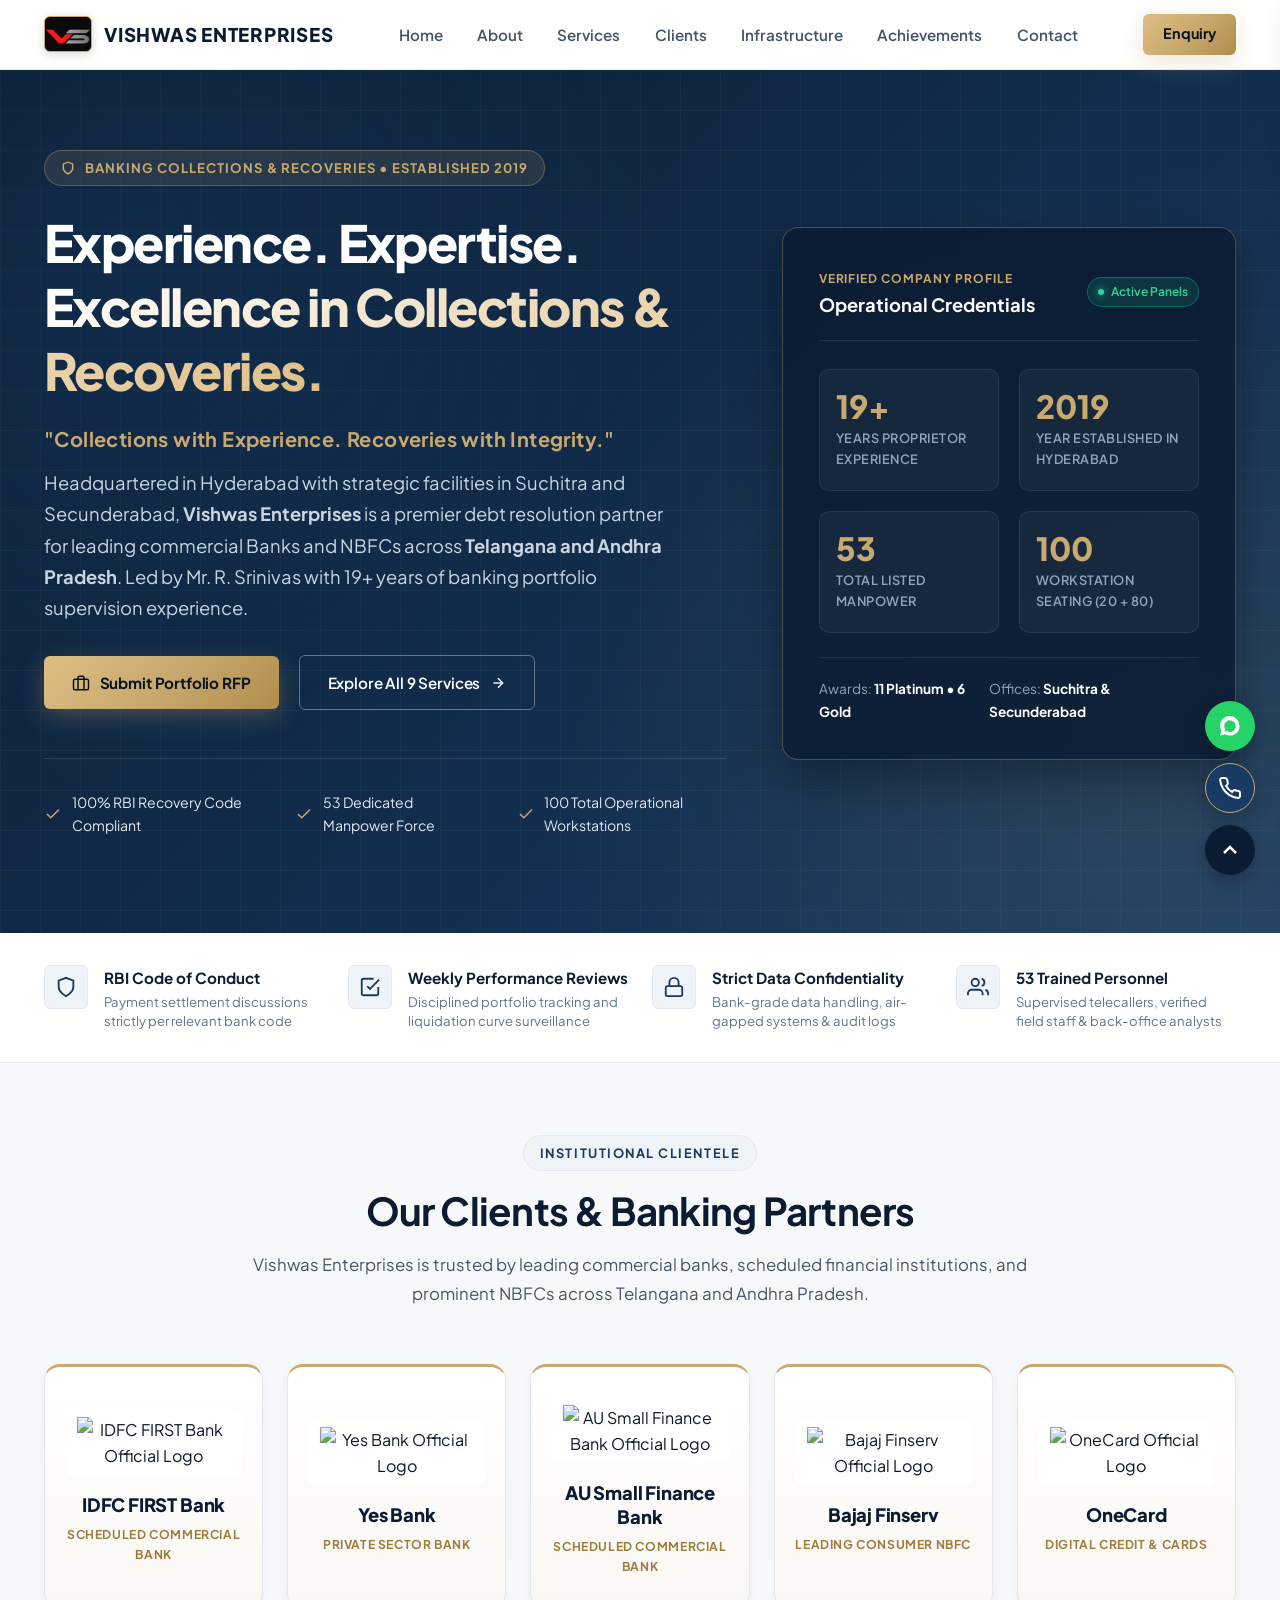
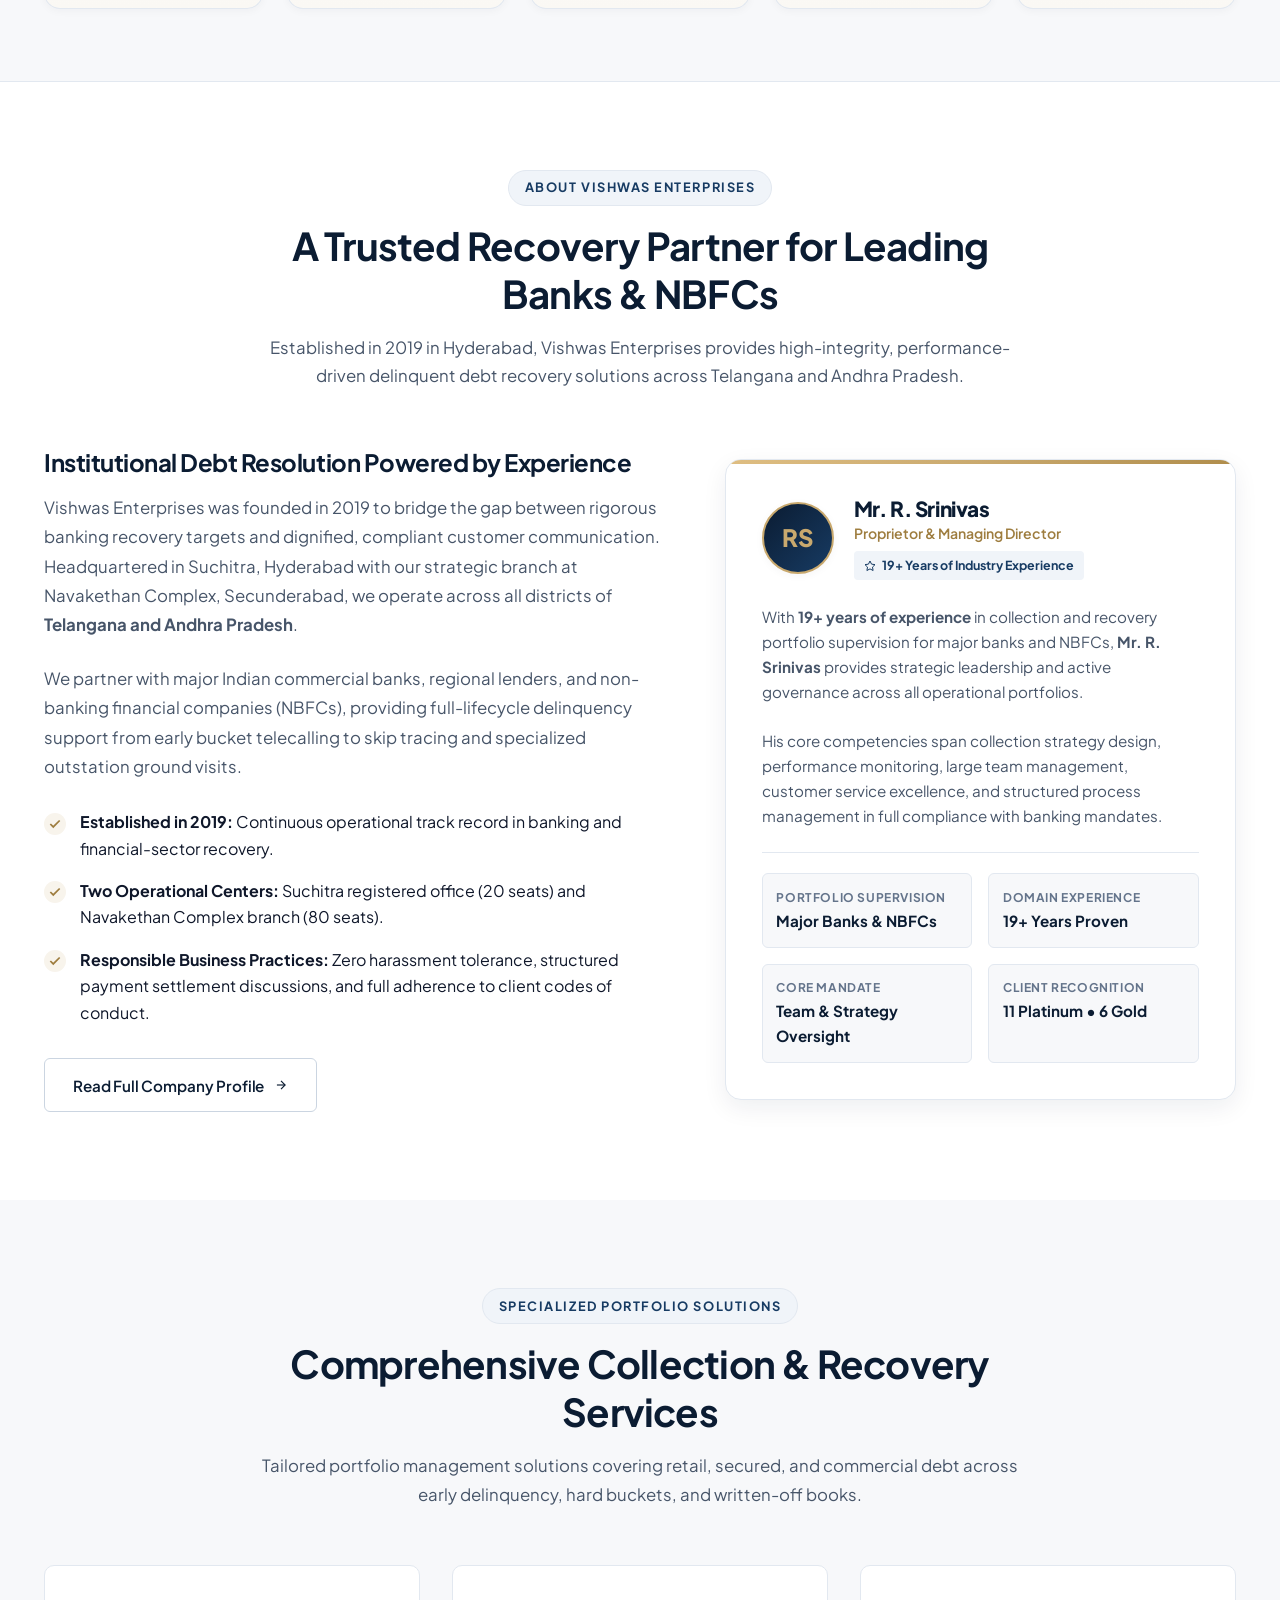
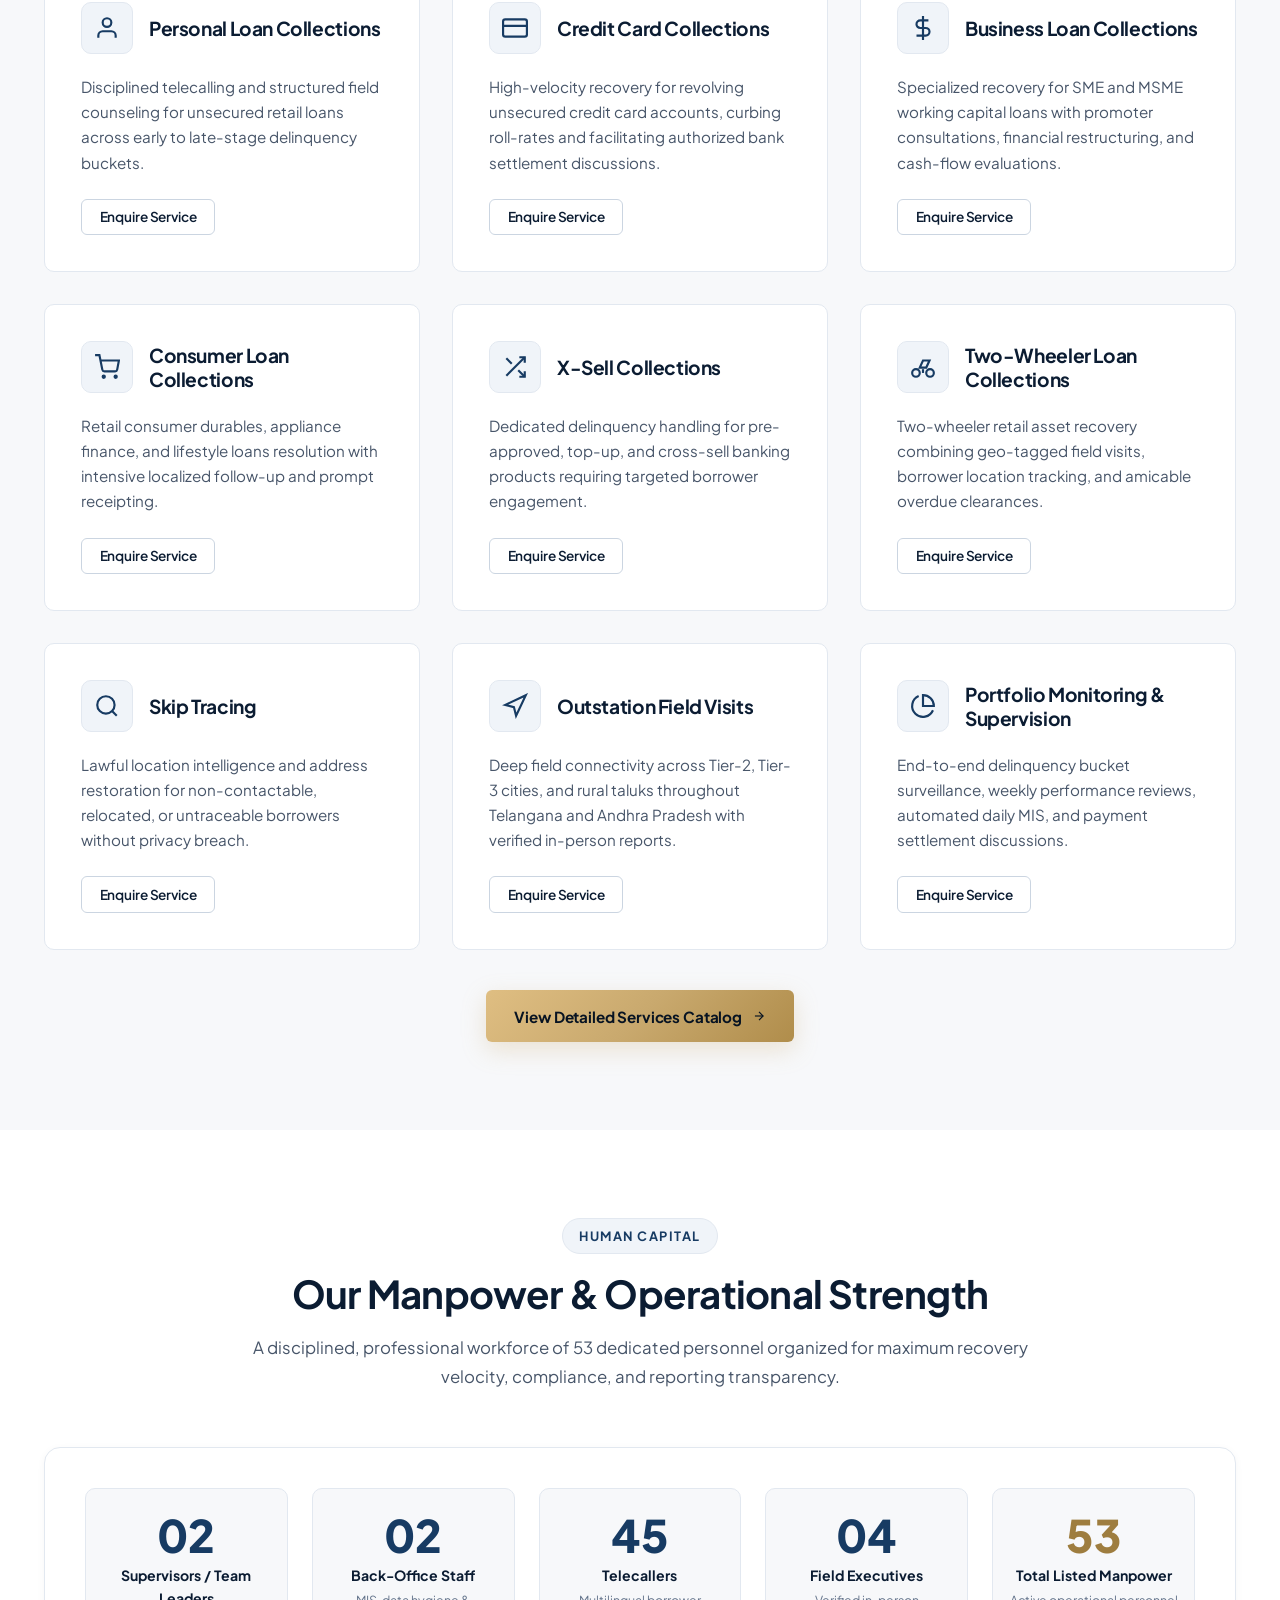
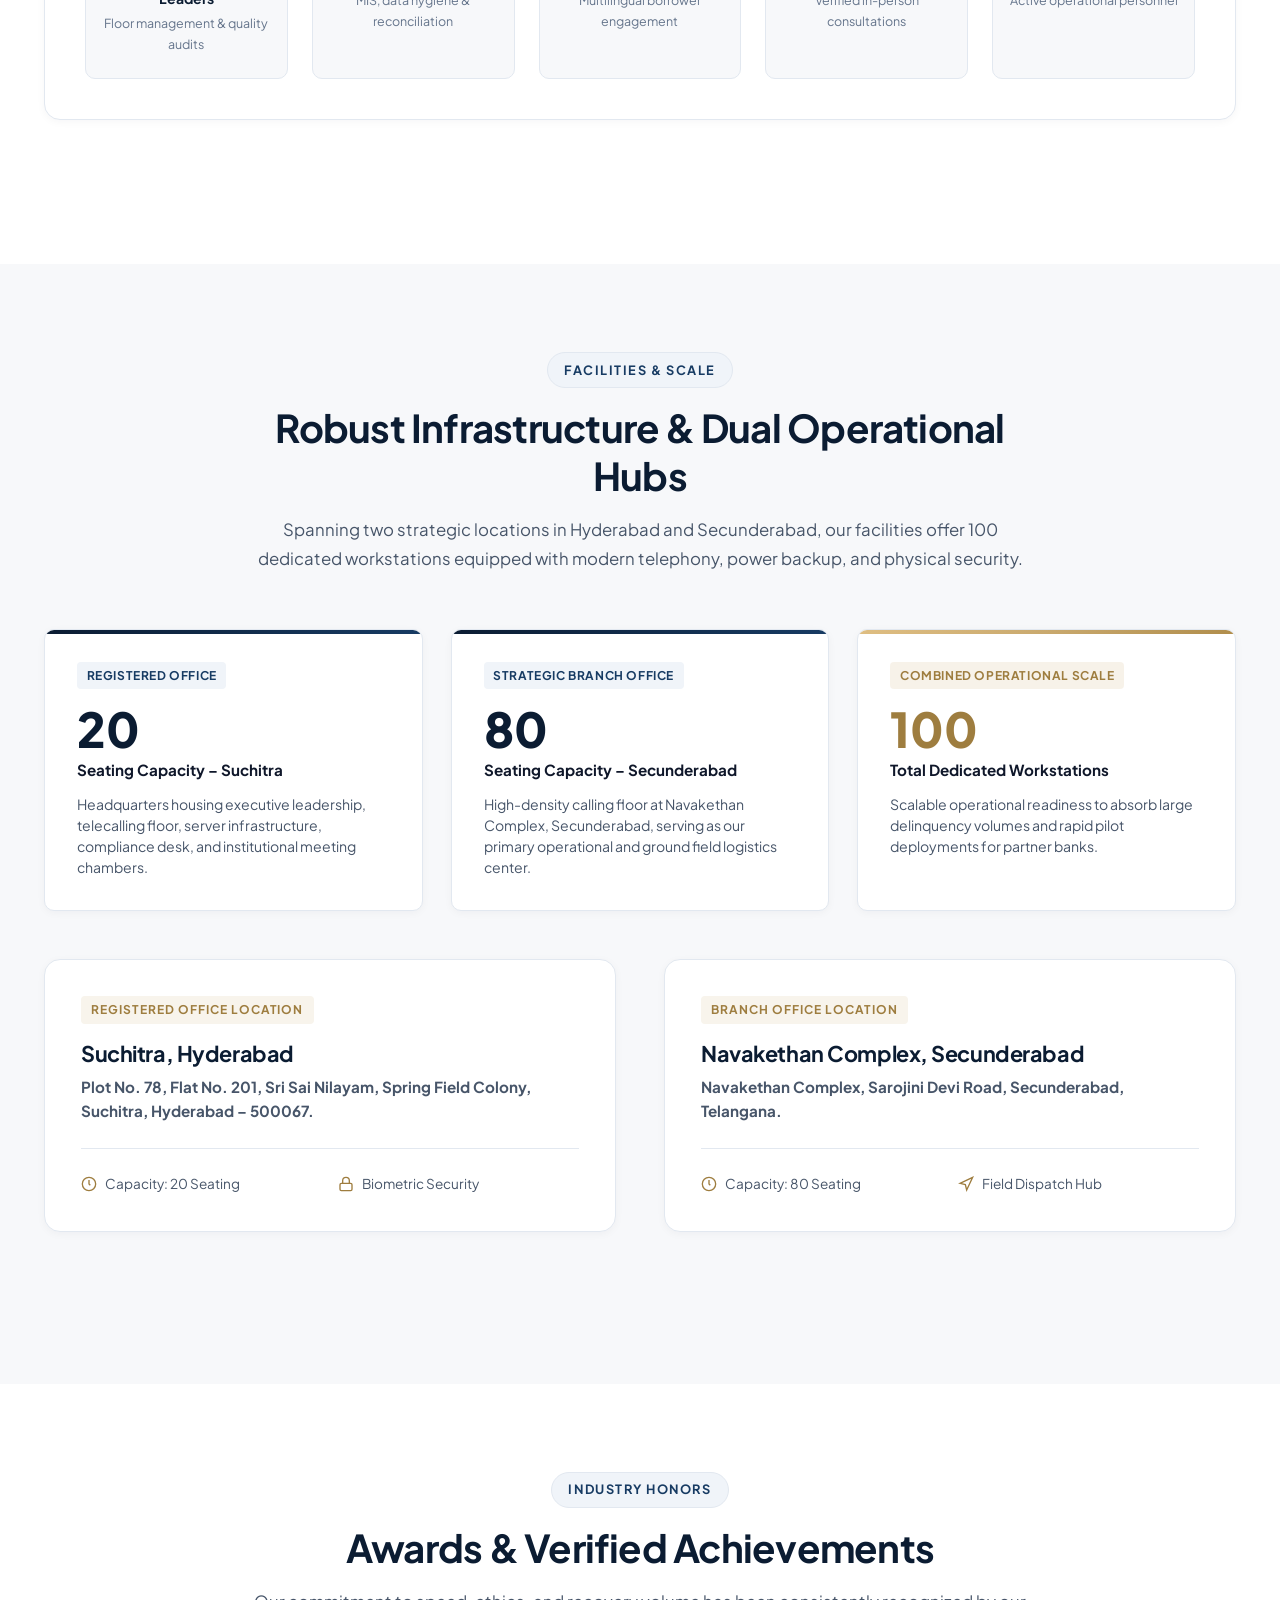
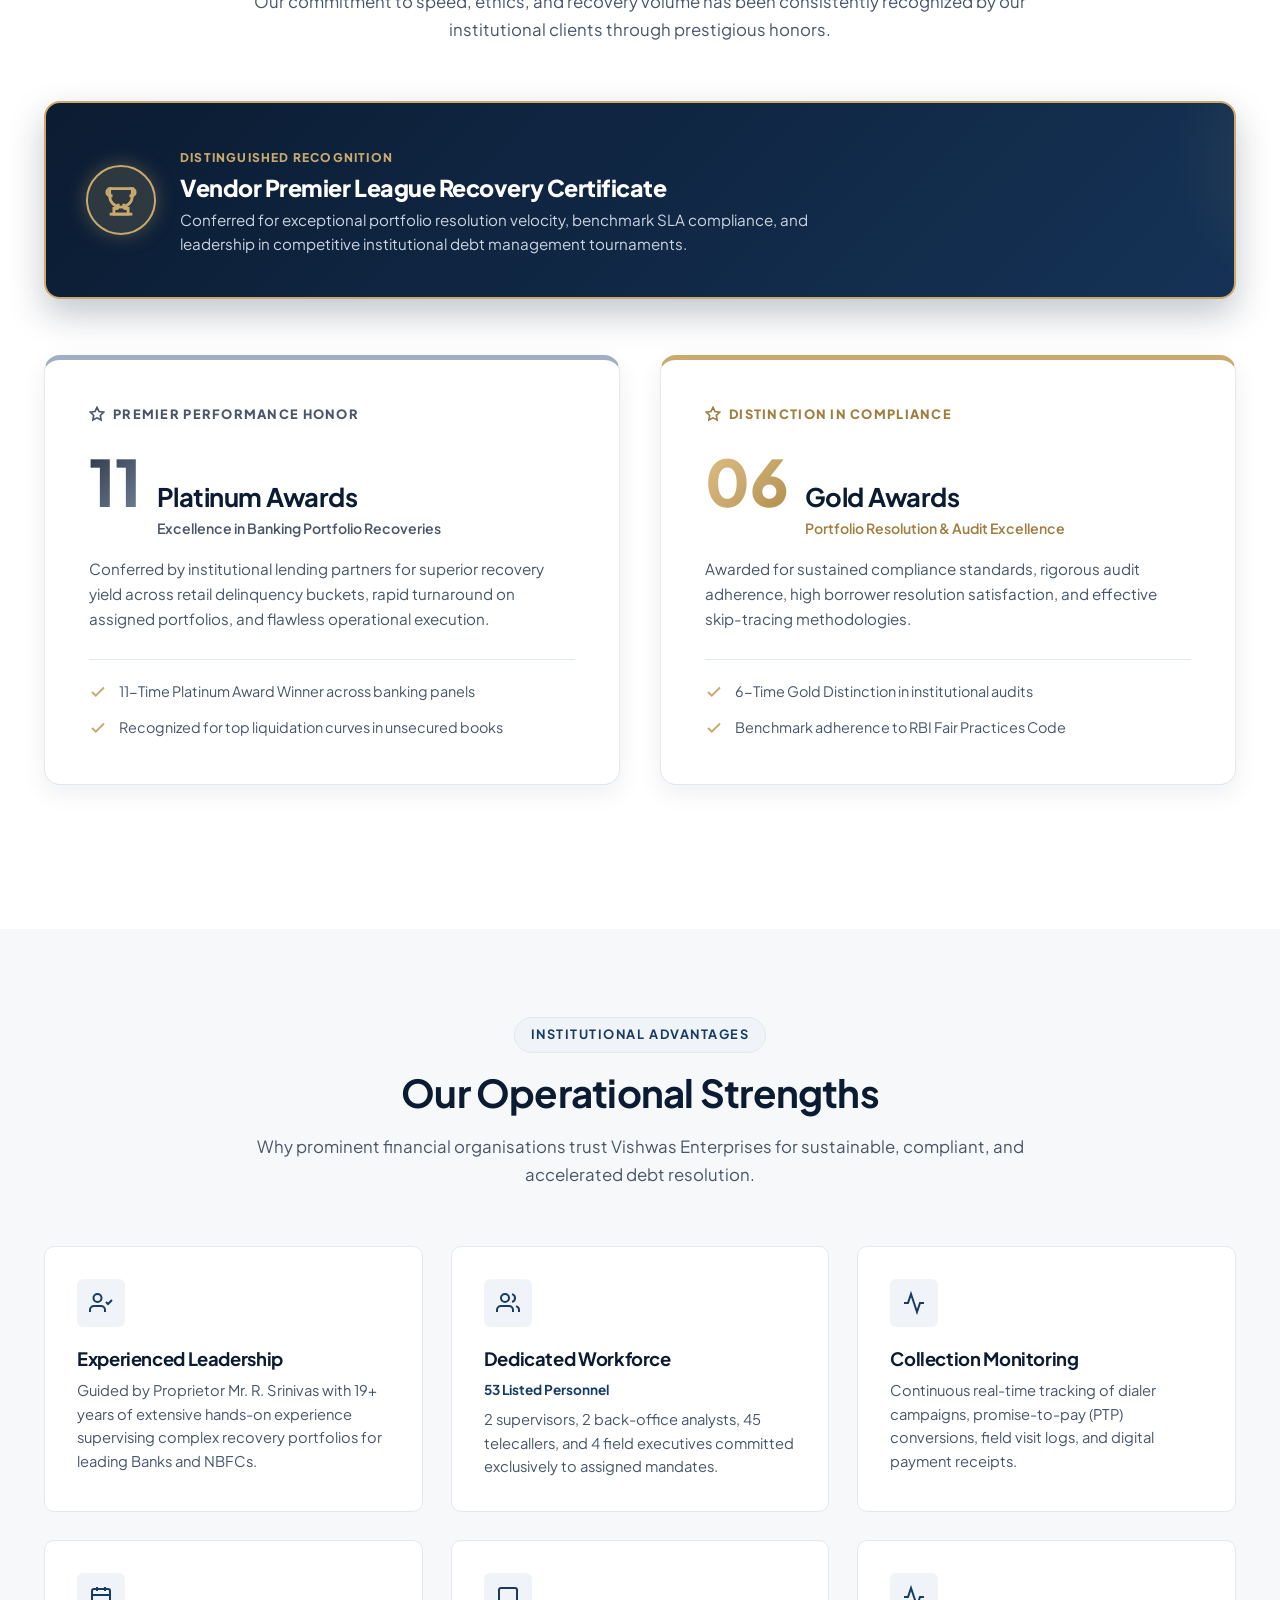
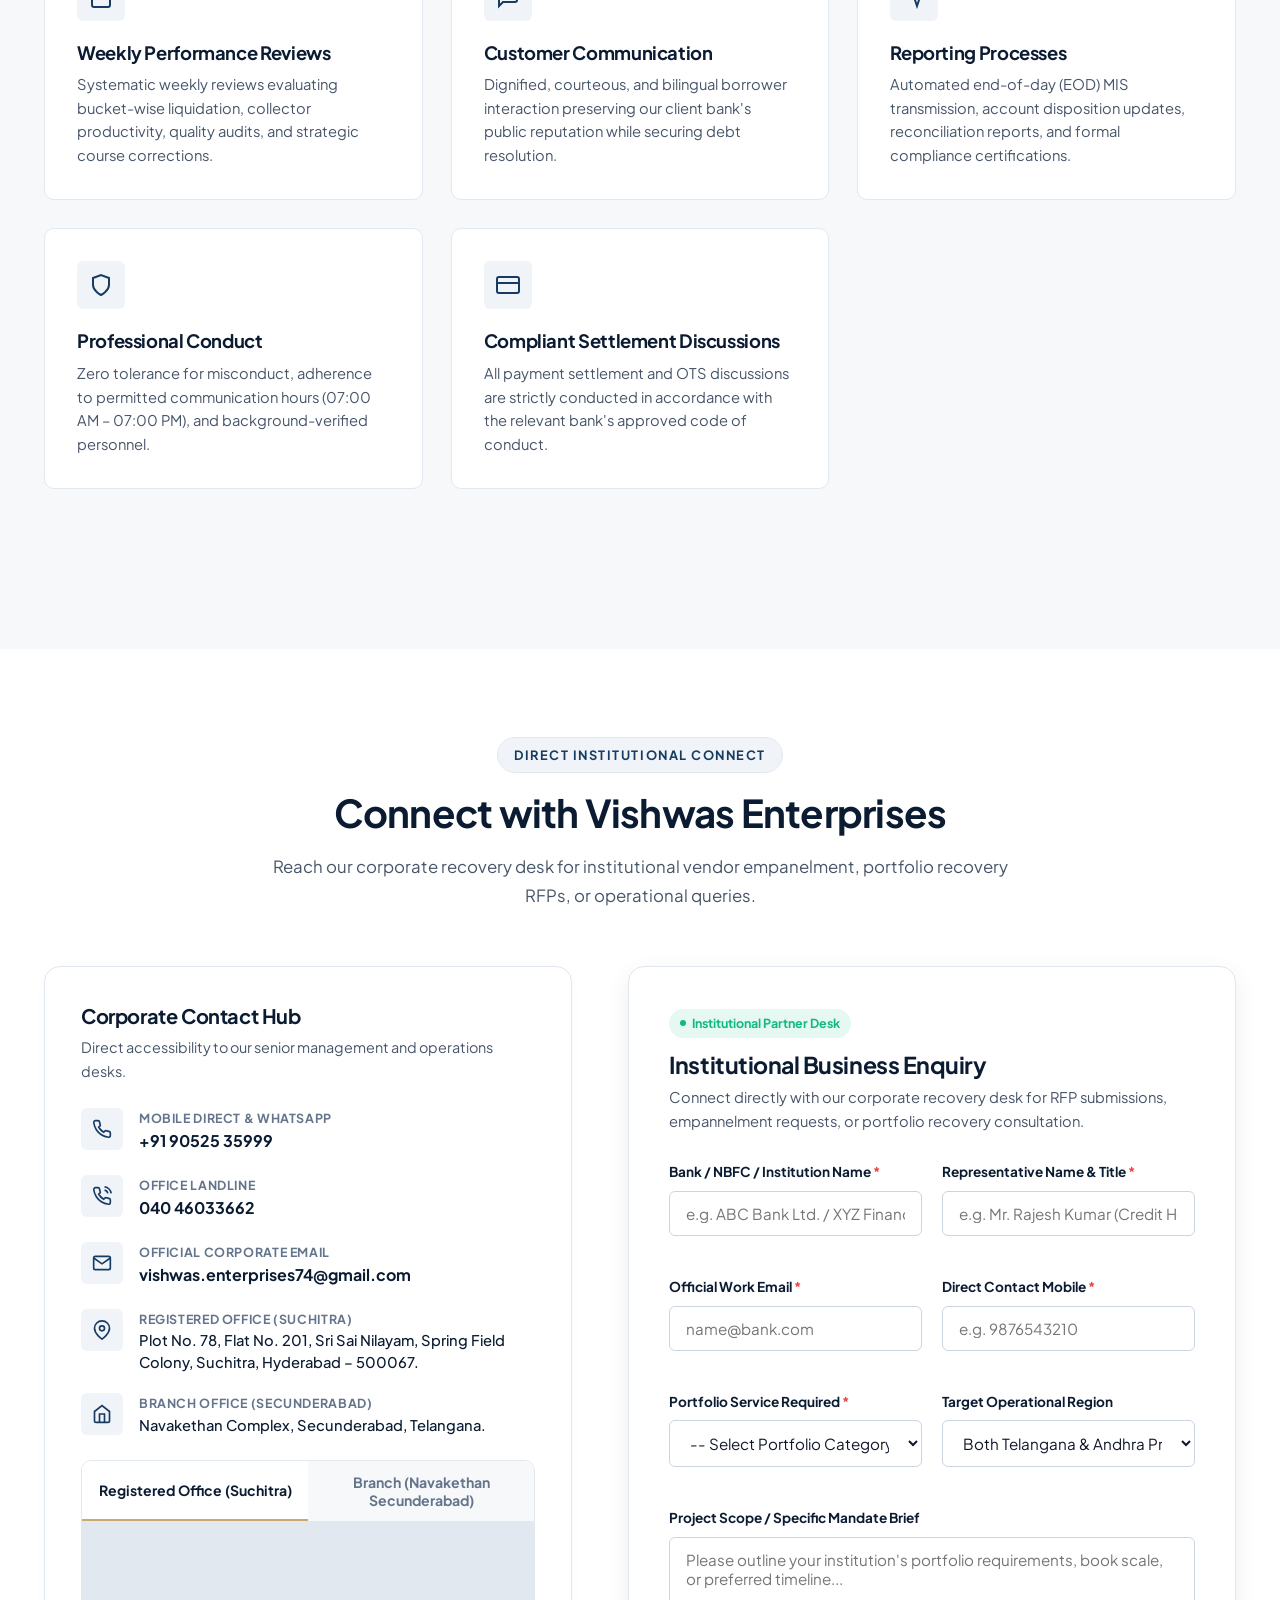
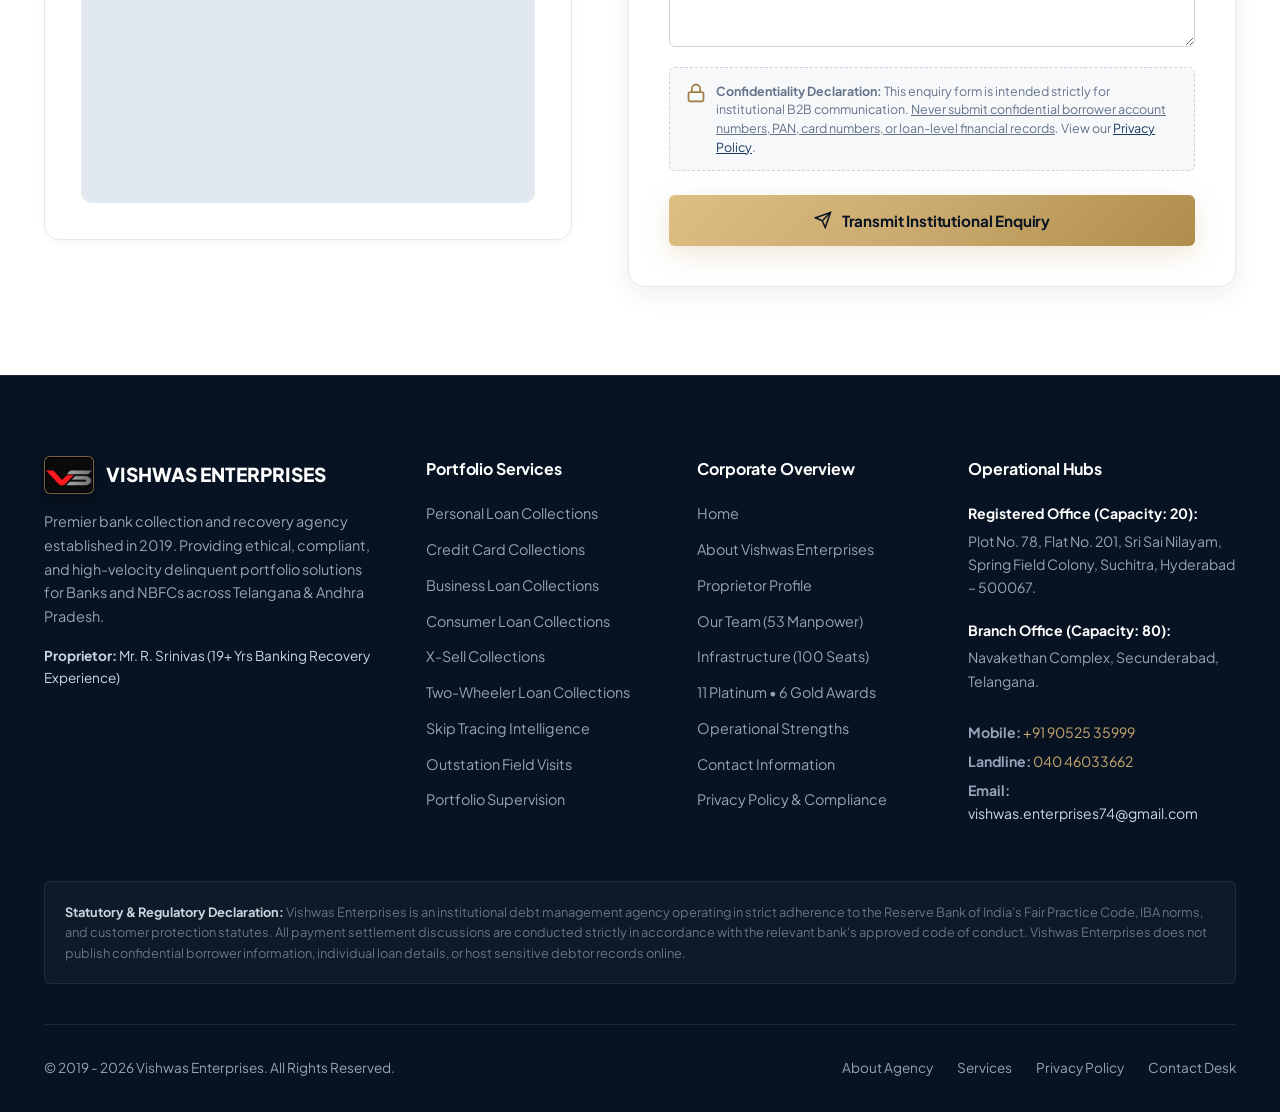
==== commit 6c970d05: "Integrate authentic web SVG/PNG logos for IDFC FIRST Bank, Yes Bank, AU Small Finance Bank, Bajaj Fi" ====
--- a/index.html
+++ b/index.html
@@ -318,14 +318,18 @@
         </p>
       </div>
 
-      <!-- Institutional Clients Grid: Strictly IDFC, Yes Bank, AU Small Finance Bank, Bajaj Finserv, OneCard -->
+      <!-- Institutional Clients Grid: Real Web Logos for IDFC FIRST Bank, Yes Bank, AU Small Finance Bank, Bajaj Finserv, OneCard -->
       <div class="clients-grid">
         <!-- 1. IDFC FIRST Bank -->
         <div class="client-card featured">
-          <div class="client-card-icon">
-            <svg width="26" height="26" viewBox="0 0 24 24" fill="none" stroke="currentColor" stroke-width="2" stroke-linecap="round" stroke-linejoin="round">
-              <path d="M3 21h18M3 10h18M5 10v11M9 10v11M15 10v11M19 10v11M12 2L2 7h20L12 2z"/>
-            </svg>
+          <div class="client-card-logo-wrap">
+            <img 
+              src="https://upload.wikimedia.org/wikipedia/commons/3/3f/Logo_of_IDFC_First_Bank.svg" 
+              alt="IDFC FIRST Bank Official Logo" 
+              class="client-bank-logo"
+              loading="lazy"
+              referrerpolicy="no-referrer"
+            >
           </div>
           <div class="client-card-name">IDFC FIRST Bank</div>
           <div class="client-card-tag">Scheduled Commercial Bank</div>
@@ -333,10 +337,14 @@
 
         <!-- 2. Yes Bank -->
         <div class="client-card featured">
-          <div class="client-card-icon">
-            <svg width="26" height="26" viewBox="0 0 24 24" fill="none" stroke="currentColor" stroke-width="2" stroke-linecap="round" stroke-linejoin="round">
-              <path d="M3 21h18M3 10h18M5 10v11M9 10v11M15 10v11M19 10v11M12 2L2 7h20L12 2z"/>
-            </svg>
+          <div class="client-card-logo-wrap">
+            <img 
+              src="https://upload.wikimedia.org/wikipedia/commons/4/4f/Yes_Bank_SVG_Logo.svg" 
+              alt="Yes Bank Official Logo" 
+              class="client-bank-logo"
+              loading="lazy"
+              referrerpolicy="no-referrer"
+            >
           </div>
           <div class="client-card-name">Yes Bank</div>
           <div class="client-card-tag">Private Sector Bank</div>
@@ -344,10 +352,14 @@
 
         <!-- 3. AU Small Finance Bank -->
         <div class="client-card featured">
-          <div class="client-card-icon">
-            <svg width="26" height="26" viewBox="0 0 24 24" fill="none" stroke="currentColor" stroke-width="2" stroke-linecap="round" stroke-linejoin="round">
-              <path d="M12 22s8-4 8-10V5l-8-3-8 3v7c0 6 8 10 8 10z"/>
-            </svg>
+          <div class="client-card-logo-wrap">
+            <img 
+              src="https://upload.wikimedia.org/wikipedia/commons/2/28/Aubank.svg" 
+              alt="AU Small Finance Bank Official Logo" 
+              class="client-bank-logo"
+              loading="lazy"
+              referrerpolicy="no-referrer"
+            >
           </div>
           <div class="client-card-name">AU Small Finance Bank</div>
           <div class="client-card-tag">Scheduled Commercial Bank</div>
@@ -355,11 +367,14 @@
 
         <!-- 4. Bajaj Finserv -->
         <div class="client-card featured">
-          <div class="client-card-icon">
-            <svg width="26" height="26" viewBox="0 0 24 24" fill="none" stroke="currentColor" stroke-width="2" stroke-linecap="round" stroke-linejoin="round">
-              <rect x="2" y="7" width="20" height="14" rx="2" ry="2"/>
-              <path d="M16 21V5a2 2 0 0 0-2-2h-4a2 2 0 0 0-2 2v16"/>
-            </svg>
+          <div class="client-card-logo-wrap">
+            <img 
+              src="https://upload.wikimedia.org/wikipedia/commons/9/99/Bajaj_Finserv_Logo.svg" 
+              alt="Bajaj Finserv Official Logo" 
+              class="client-bank-logo"
+              loading="lazy"
+              referrerpolicy="no-referrer"
+            >
           </div>
           <div class="client-card-name">Bajaj Finserv</div>
           <div class="client-card-tag">Leading Consumer NBFC</div>
@@ -367,11 +382,15 @@
 
         <!-- 5. OneCard -->
         <div class="client-card featured">
-          <div class="client-card-icon">
-            <svg width="26" height="26" viewBox="0 0 24 24" fill="none" stroke="currentColor" stroke-width="2" stroke-linecap="round" stroke-linejoin="round">
-              <rect x="1" y="4" width="22" height="16" rx="2" ry="2"/>
-              <line x1="1" y1="10" x2="23" y2="10"/>
-            </svg>
+          <div class="client-card-logo-wrap">
+            <img 
+              src="https://www.getonecard.app/images/OneCard_Logo_OneCard_Logo_1.png" 
+              alt="OneCard Official Logo" 
+              class="client-bank-logo"
+              loading="lazy"
+              referrerpolicy="no-referrer"
+              onerror="this.onerror=null; this.src='https://assets.getonecard.app/assets/legal/App_Asset_Logos.png';"
+            >
           </div>
           <div class="client-card-name">OneCard</div>
           <div class="client-card-tag">Digital Credit & Cards</div>
--- a/css/style.css
+++ b/css/style.css
@@ -824,6 +824,35 @@
 .client-card.featured {
   border-top: 3px solid var(--accent-gold);
   background: linear-gradient(180deg, #FFFFFF 0%, #FAF8F4 100%);
+}
+
+.client-card-logo-wrap {
+  width: 100%;
+  height: 64px;
+  display: flex;
+  align-items: center;
+  justify-content: center;
+  margin-bottom: 1.15rem;
+  padding: 0.35rem 0.75rem;
+  background: #FFFFFF;
+  border-radius: var(--radius-sm);
+  transition: all var(--transition-fast);
+}
+
+.client-bank-logo {
+  max-width: 100%;
+  max-height: 52px;
+  width: auto;
+  height: auto;
+  object-fit: contain;
+  display: block;
+  margin: 0 auto;
+  transition: transform var(--transition-smooth);
+  filter: drop-shadow(0 1px 2px rgba(11, 28, 50, 0.06));
+}
+
+.client-card:hover .client-bank-logo {
+  transform: scale(1.08);
 }
 
 .client-card-icon {
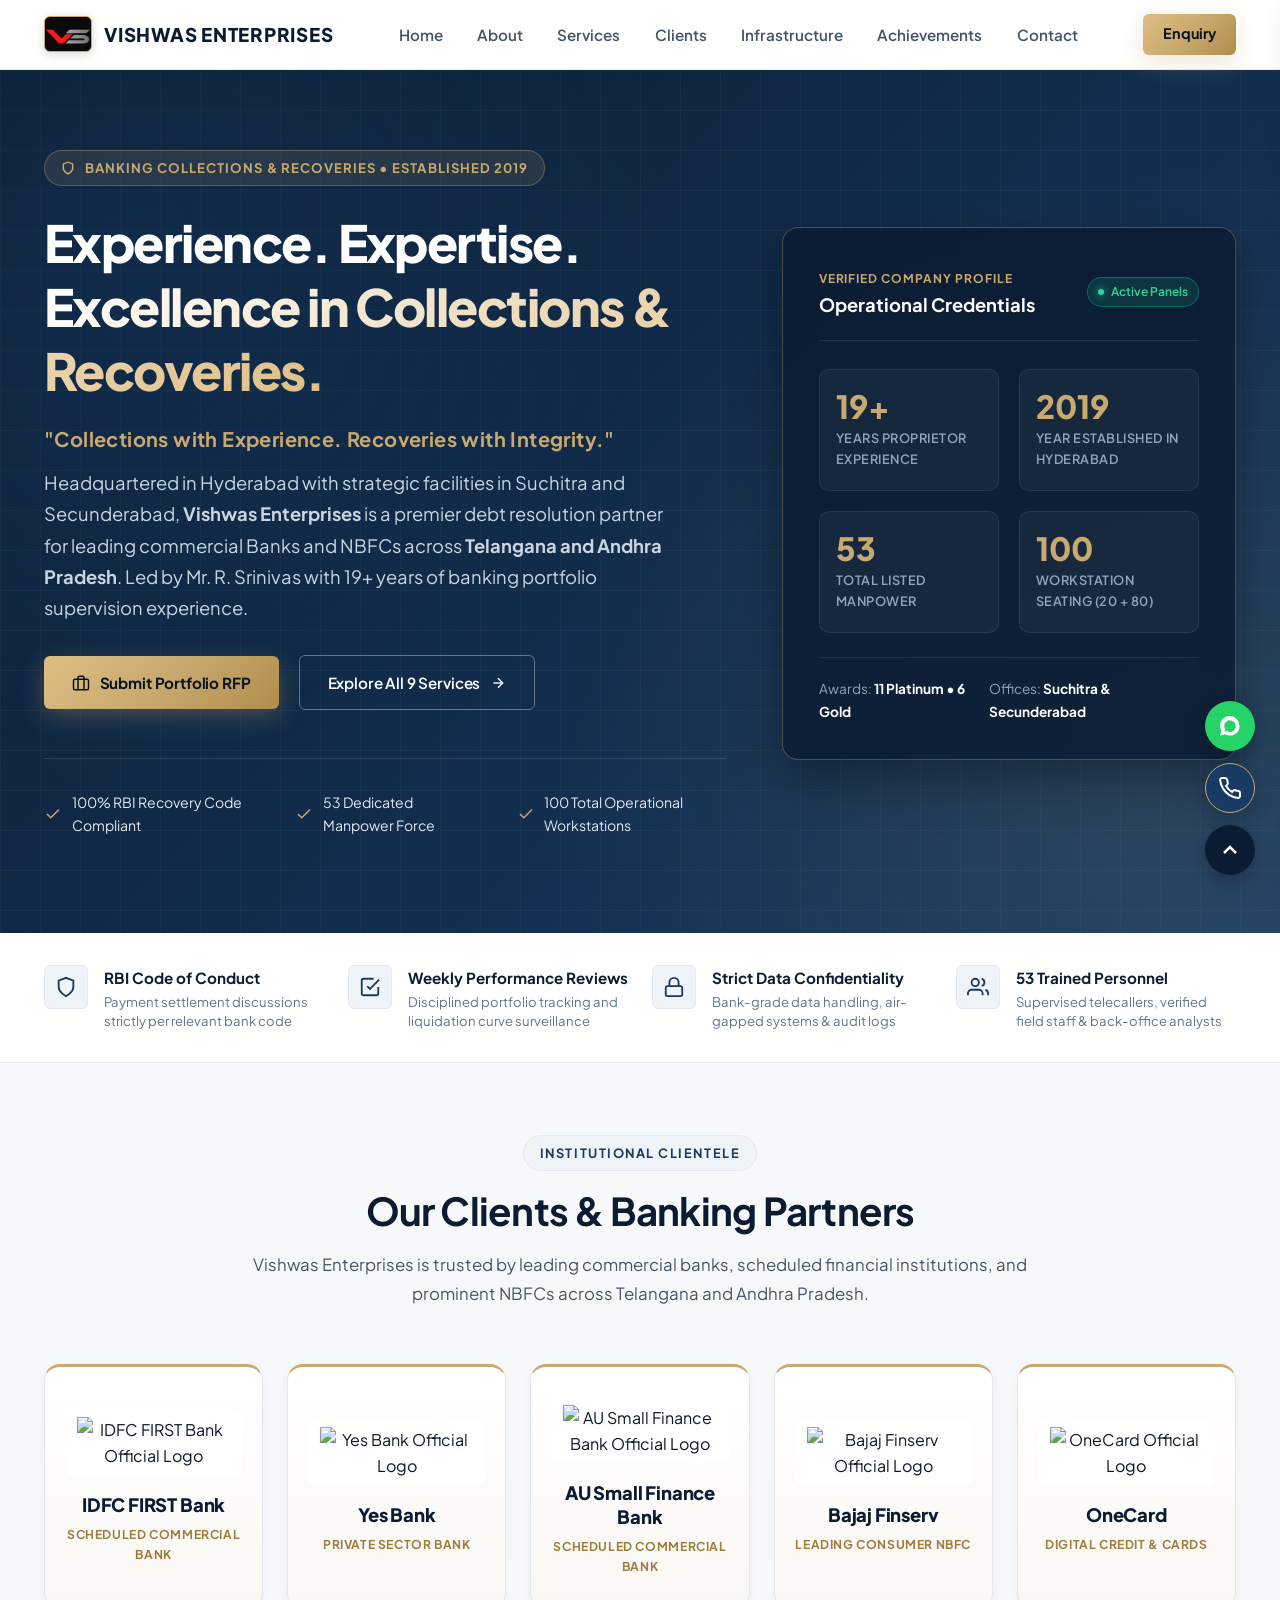
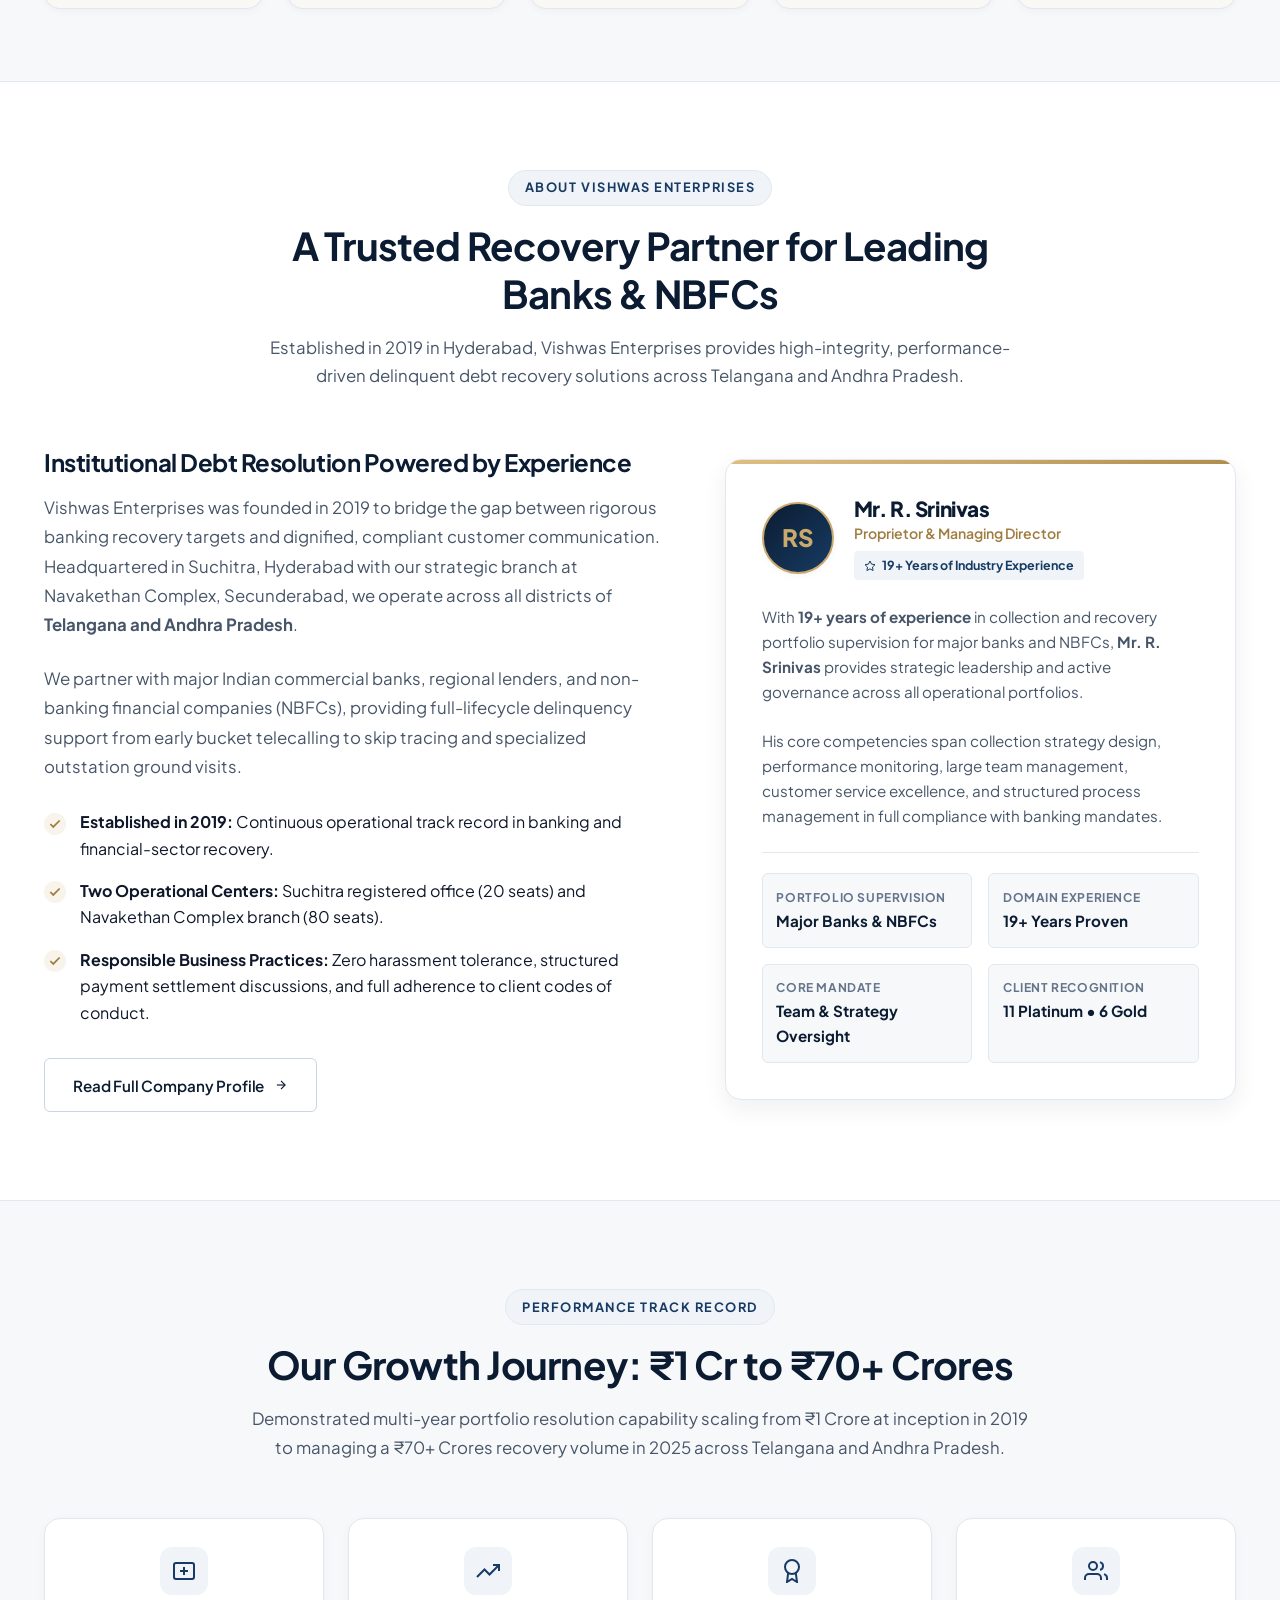
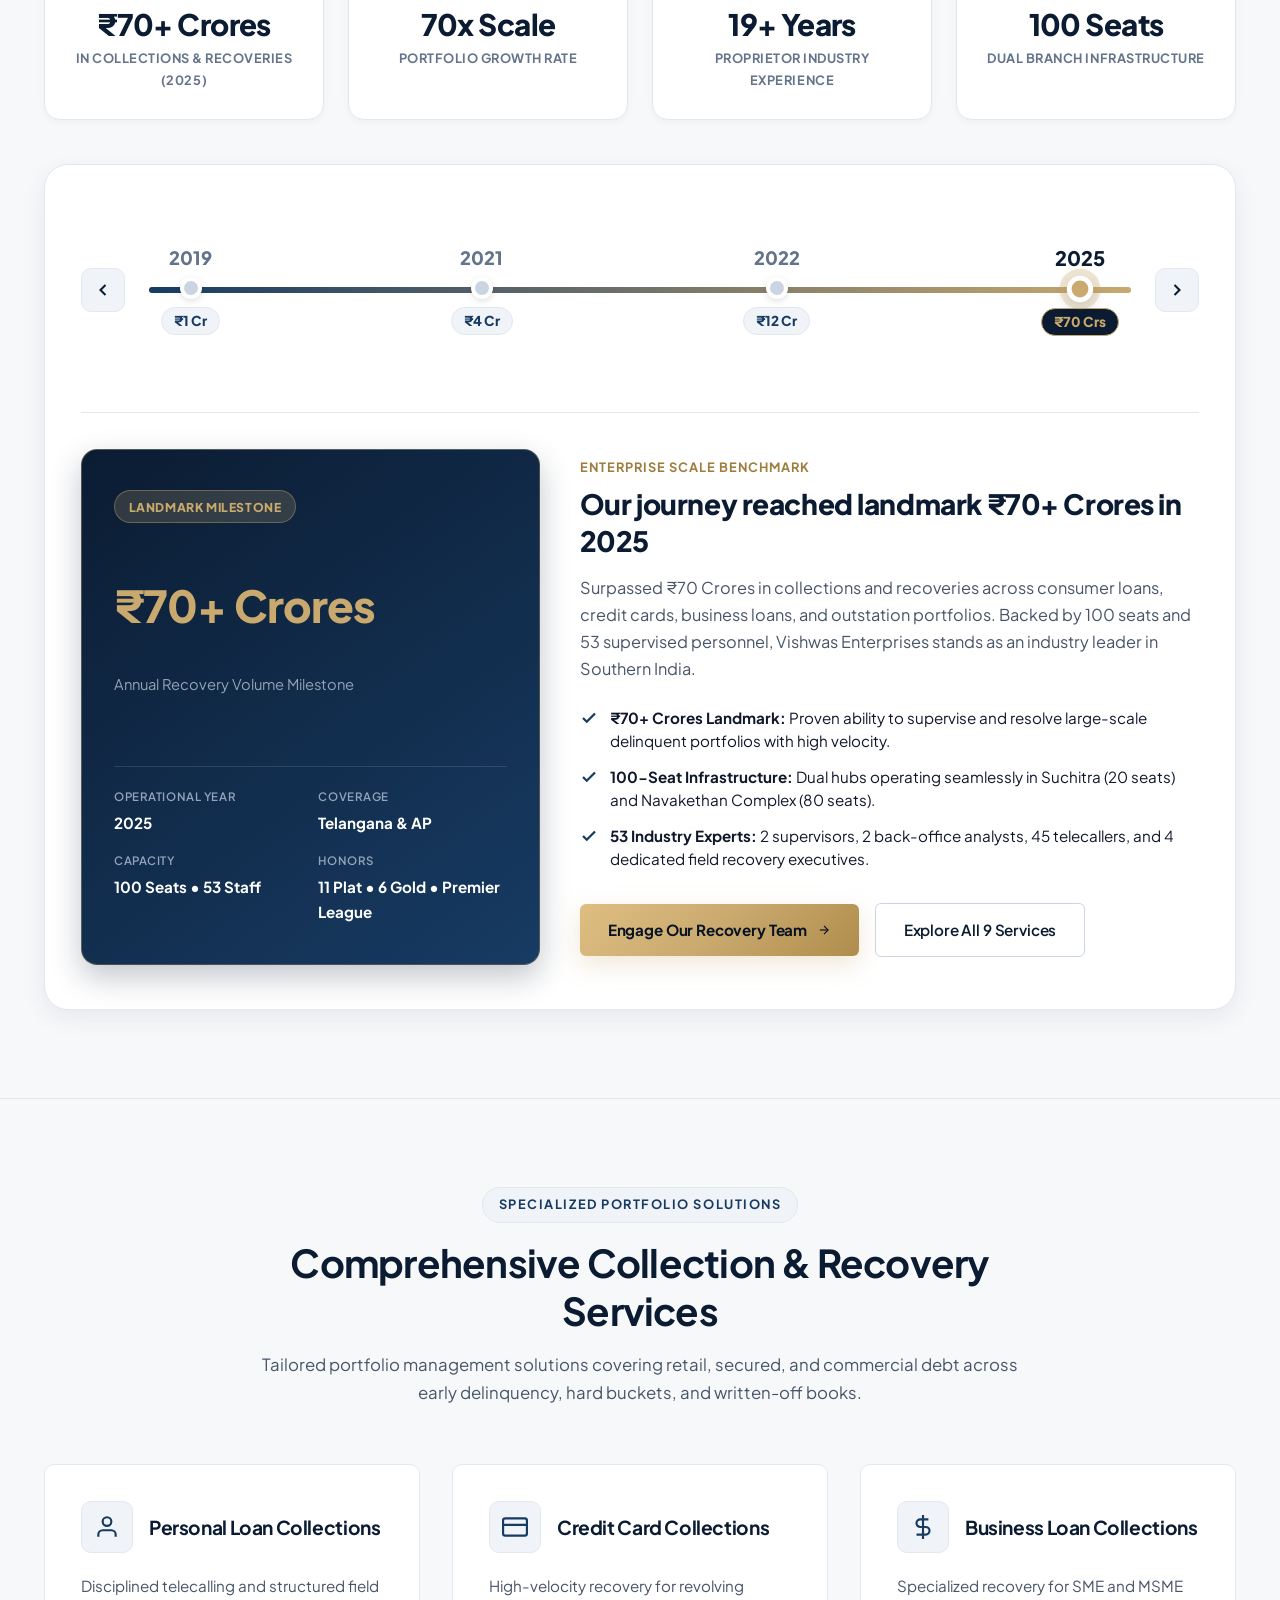
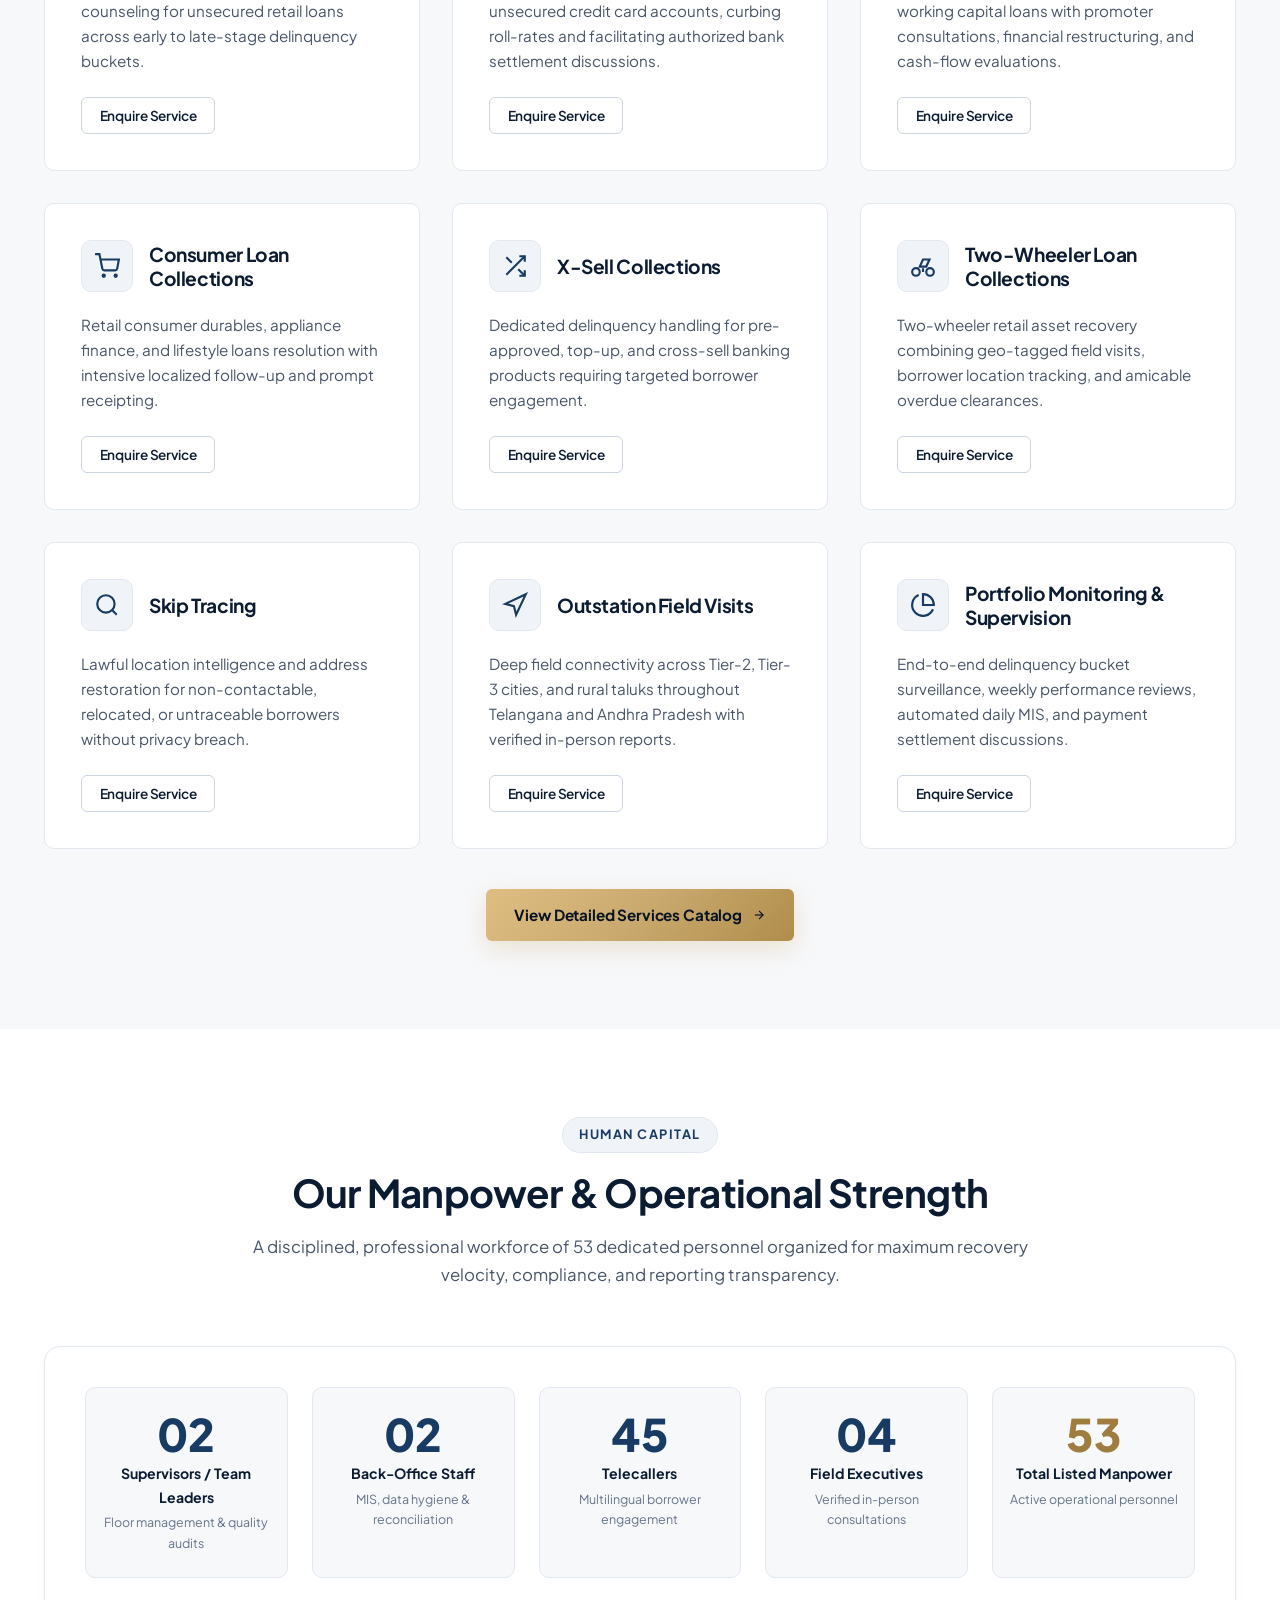
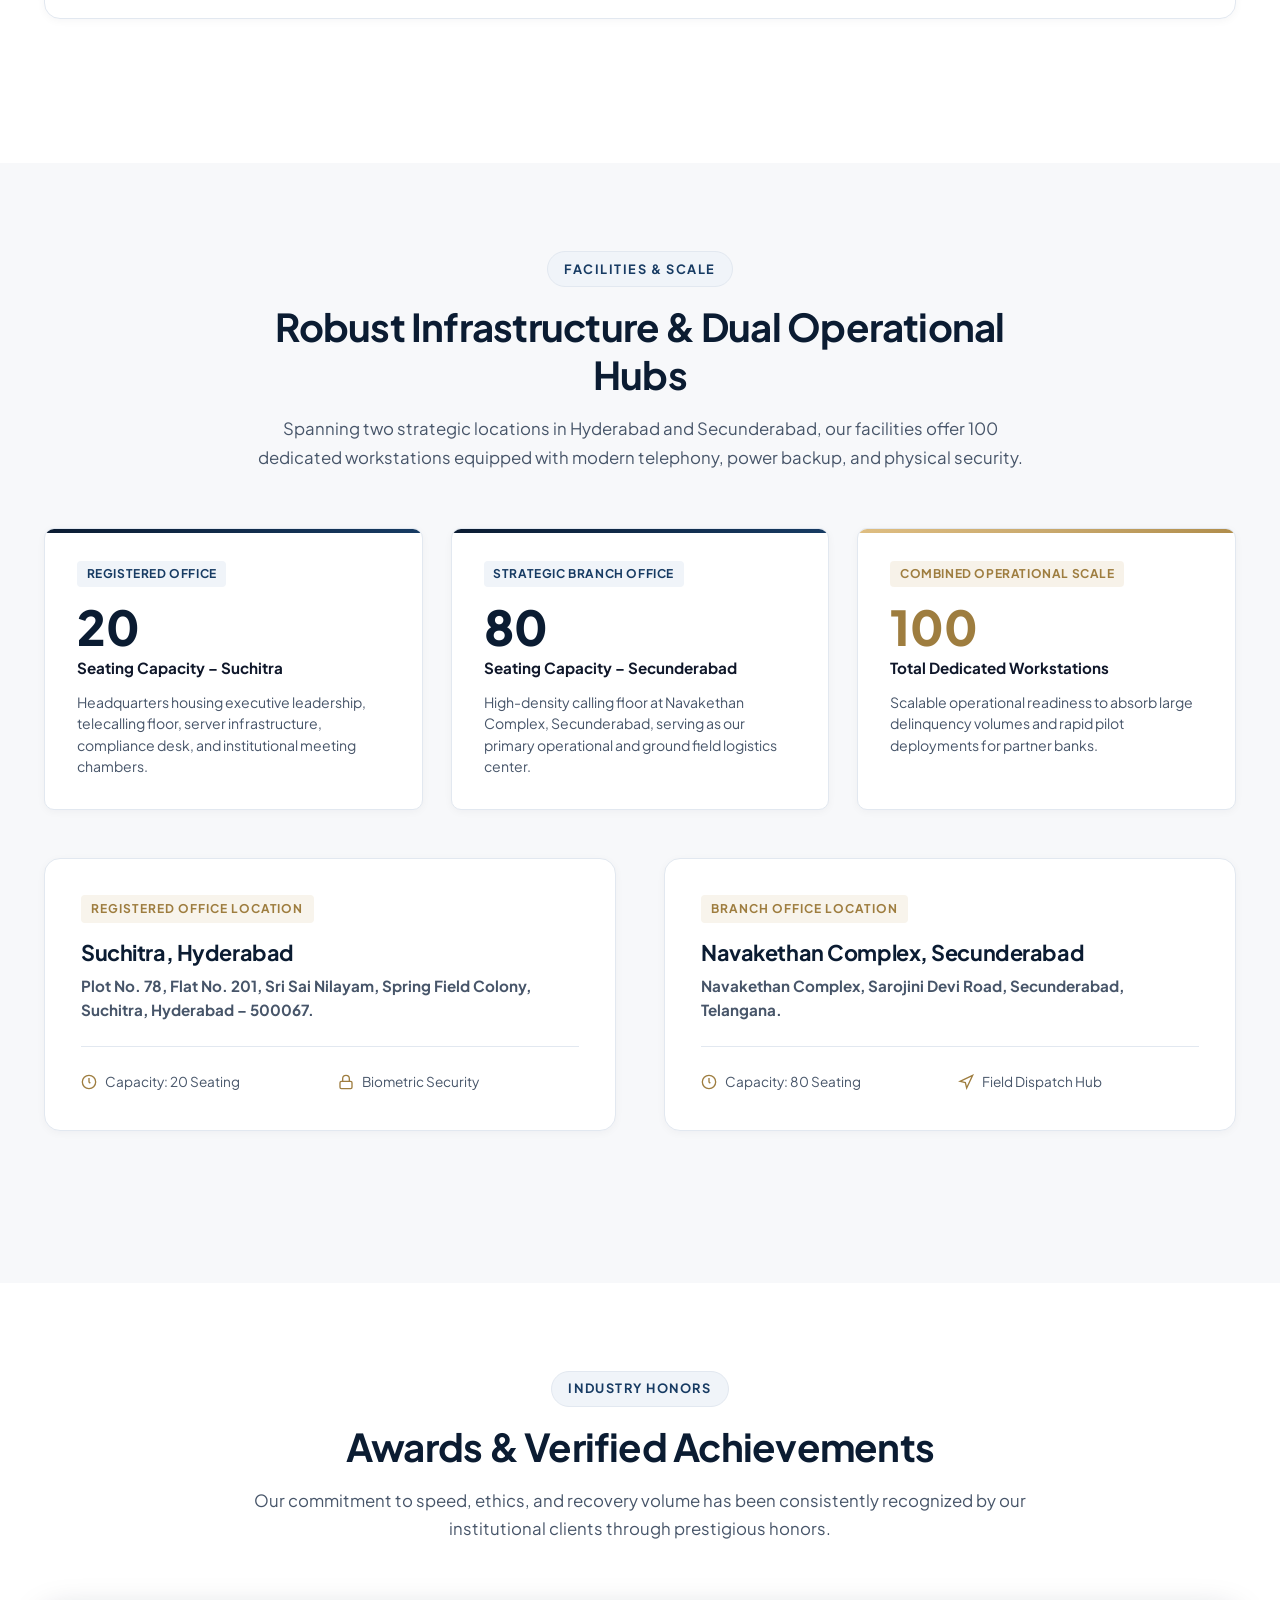
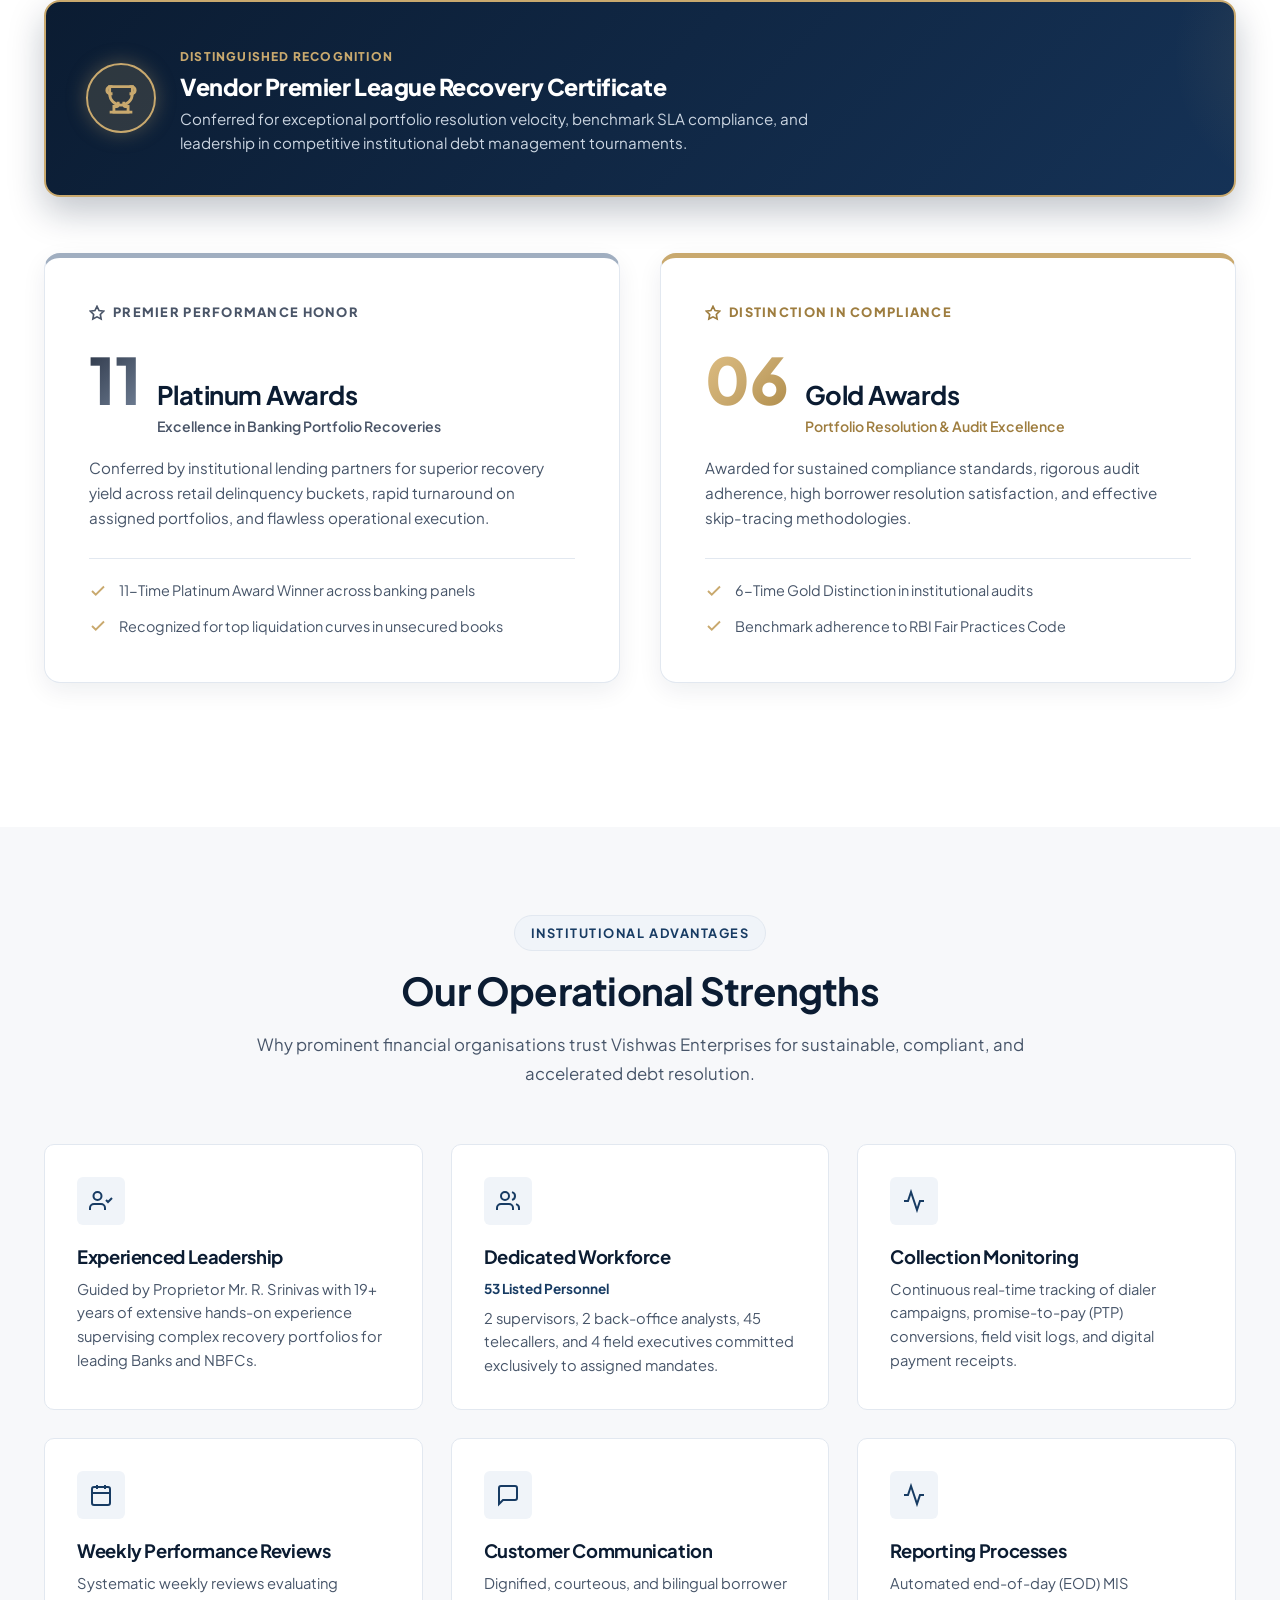
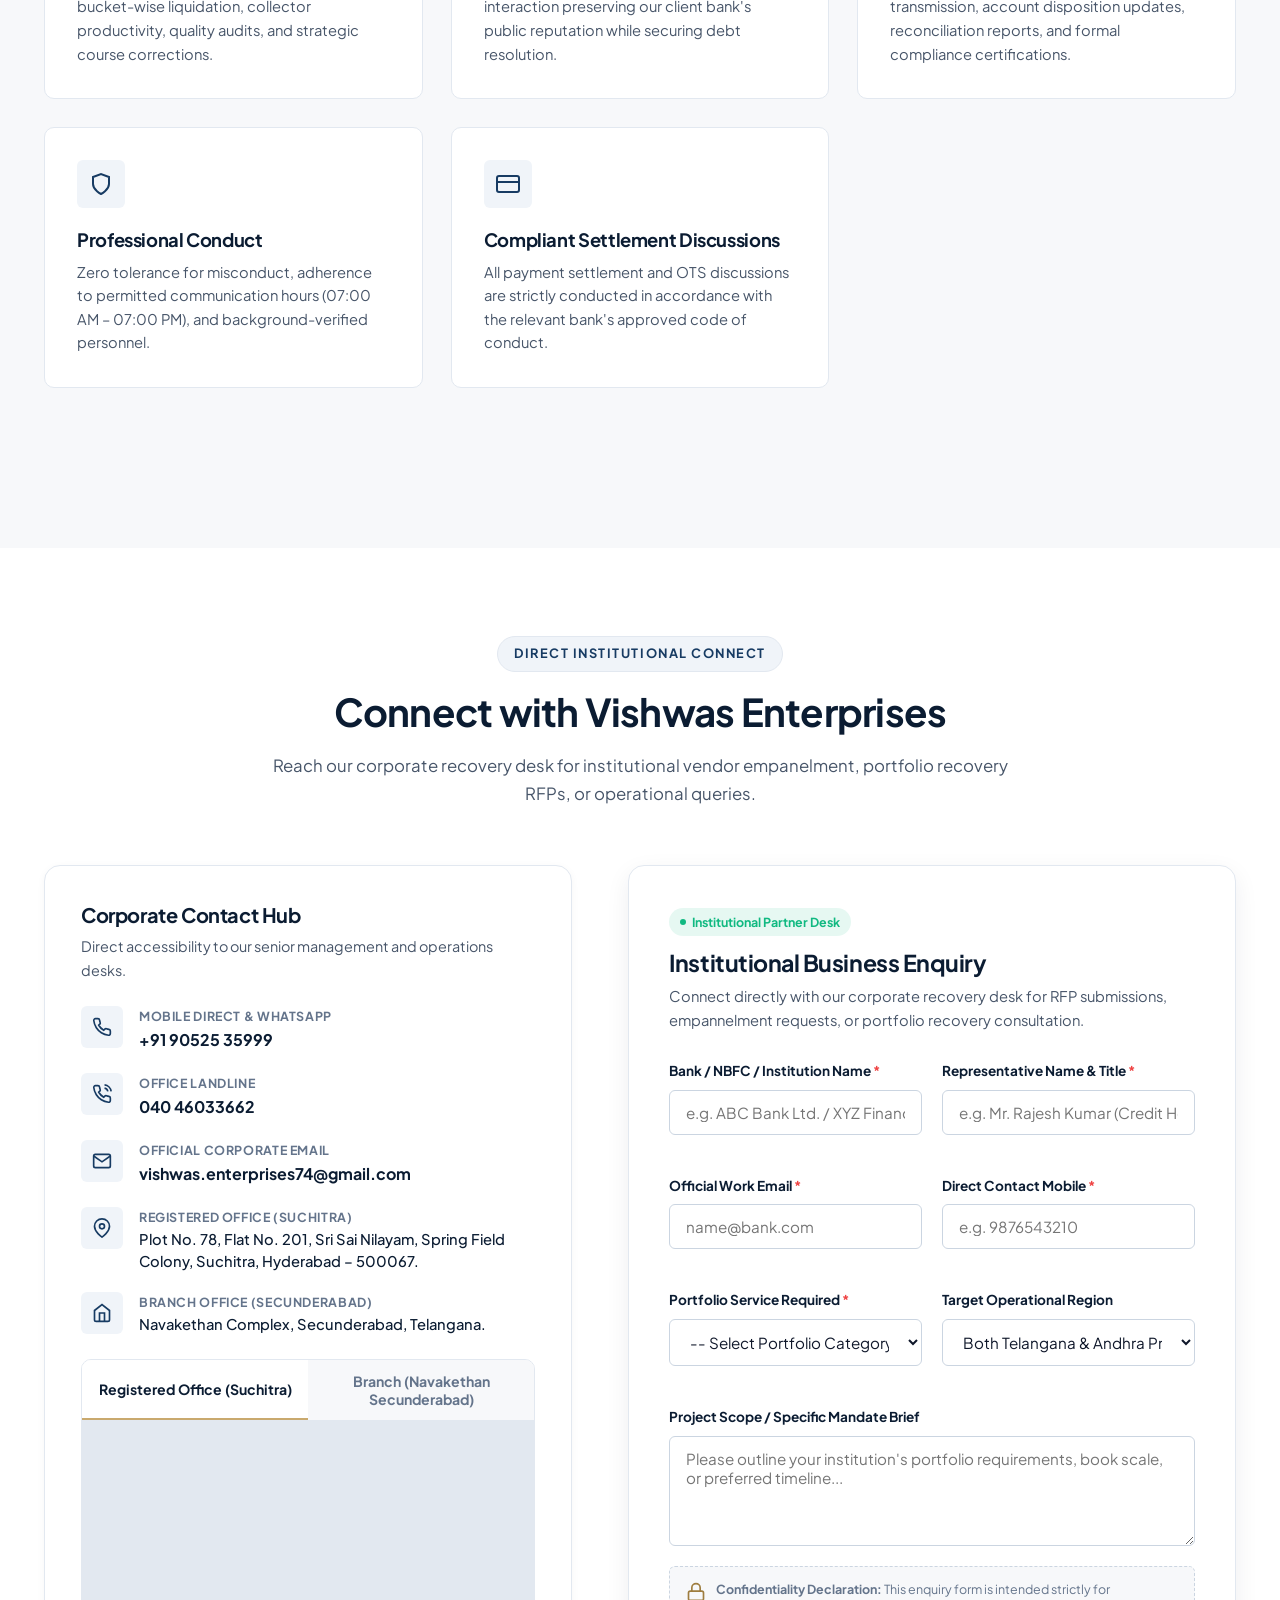
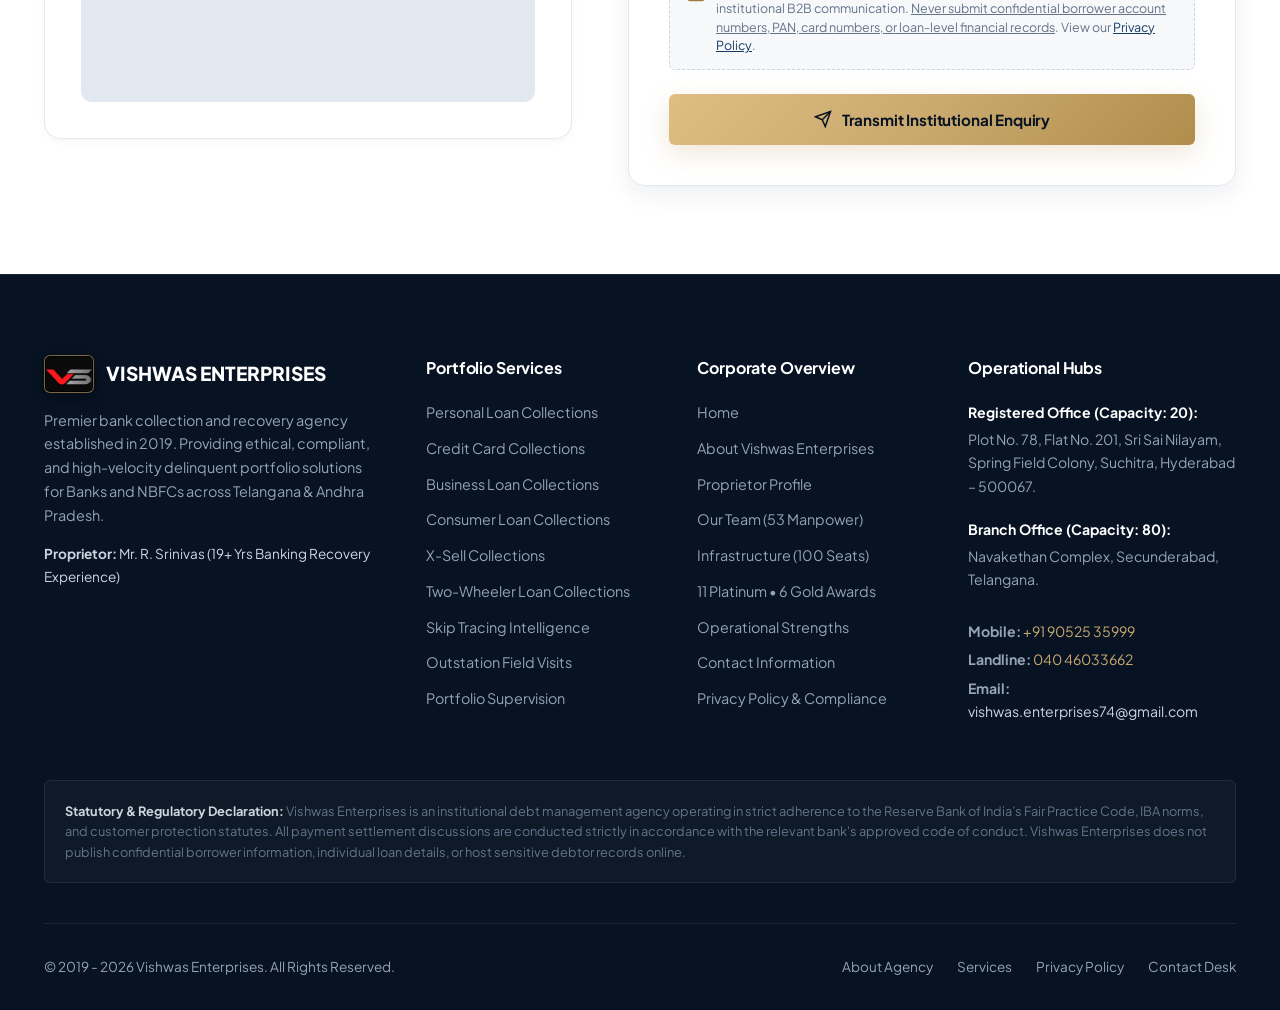
==== commit 2251d0b1: "Add Recovery Growth Journey interactive timeline (2019: 1cr, 2021: 4cr, 2022: 12cr, 2025: 70crs) wit" ====
--- a/index.html
+++ b/index.html
@@ -141,6 +141,7 @@
     <ul class="mobile-nav-links">
       <li><a href="index.html" class="nav-link">Home</a></li>
       <li><a href="about.html" class="nav-link">About Us & Leadership</a></li>
+      <li><a href="#journey" class="nav-link">Growth Journey (₹1Cr → ₹70+Crs)</a></li>
       <li><a href="services.html" class="nav-link">All 9 Services</a></li>
       <li><a href="#clients" class="nav-link">Our Clients & Partners</a></li>
       <li><a href="#team" class="nav-link">Our Team (53 Manpower)</a></li>
@@ -489,6 +490,168 @@
                 <div class="cred-title">Client Recognition</div>
                 <div class="cred-val">11 Platinum &bull; 6 Gold</div>
               </div>
+            </div>
+          </div>
+        </div>
+      </div>
+    </div>
+  </section>
+
+  <!-- ========================================================================
+       OUR RECOVERY GROWTH JOURNEY (2019 - 2025 TRACK RECORD)
+       ======================================================================== -->
+  <section id="journey" class="section journey-section">
+    <div class="container">
+      <div class="section-header">
+        <span class="section-tag">Performance Track Record</span>
+        <h2 class="section-title">Our Growth Journey: ₹1 Cr to ₹70+ Crores</h2>
+        <p class="section-desc">
+          Demonstrated multi-year portfolio resolution capability scaling from ₹1 Crore at inception in 2019 to managing a ₹70+ Crores recovery volume in 2025 across Telangana and Andhra Pradesh.
+        </p>
+      </div>
+
+      <!-- Top Stats Bar: Inspired by Performance Dashboard -->
+      <div class="journey-stats-grid">
+        <div class="journey-stat-card">
+          <div class="journey-stat-icon">
+            <svg width="24" height="24" viewBox="0 0 24 24" fill="none" stroke="currentColor" stroke-width="2"><rect x="2" y="4" width="20" height="16" rx="2"/><line x1="12" y1="8" x2="12" y2="16"/><line x1="8" y1="12" x2="16" y2="12"/></svg>
+          </div>
+          <div class="journey-stat-val">₹70+ Crores</div>
+          <div class="journey-stat-lbl">In Collections & Recoveries (2025)</div>
+        </div>
+
+        <div class="journey-stat-card">
+          <div class="journey-stat-icon">
+            <svg width="24" height="24" viewBox="0 0 24 24" fill="none" stroke="currentColor" stroke-width="2"><polyline points="23 6 13.5 15.5 8.5 10.5 1 18"/><polyline points="17 6 23 6 23 12"/></svg>
+          </div>
+          <div class="journey-stat-val">70x Scale</div>
+          <div class="journey-stat-lbl">Portfolio Growth Rate</div>
+        </div>
+
+        <div class="journey-stat-card">
+          <div class="journey-stat-icon">
+            <svg width="24" height="24" viewBox="0 0 24 24" fill="none" stroke="currentColor" stroke-width="2"><circle cx="12" cy="8" r="7"/><polyline points="8.21 13.89 7 23 12 20 17 23 15.79 13.88"/></svg>
+          </div>
+          <div class="journey-stat-val">19+ Years</div>
+          <div class="journey-stat-lbl">Proprietor Industry Experience</div>
+        </div>
+
+        <div class="journey-stat-card">
+          <div class="journey-stat-icon">
+            <svg width="24" height="24" viewBox="0 0 24 24" fill="none" stroke="currentColor" stroke-width="2"><path d="M17 21v-2a4 4 0 0 0-4-4H5a4 4 0 0 0-4 4v2"/><circle cx="9" cy="7" r="4"/><path d="M23 21v-2a4 4 0 0 0-3-3.87"/><path d="M16 3.13a4 4 0 0 1 0 7.75"/></svg>
+          </div>
+          <div class="journey-stat-val">100 Seats</div>
+          <div class="journey-stat-lbl">Dual Branch Infrastructure</div>
+        </div>
+      </div>
+
+      <!-- Interactive Timeline Component -->
+      <div class="journey-timeline-box">
+        <div class="journey-timeline-nav">
+          <button class="timeline-arrow prev" id="timelinePrev" aria-label="Previous Milestone">
+            <svg width="20" height="20" viewBox="0 0 24 24" fill="none" stroke="currentColor" stroke-width="2.5"><polyline points="15 18 9 12 15 6"/></svg>
+          </button>
+
+          <div class="journey-track-wrapper">
+            <div class="journey-track-line">
+              <div class="journey-track-progress" id="timelineProgress" style="width: 100%;"></div>
+            </div>
+
+            <div class="journey-nodes">
+              <!-- 2019 Milestone -->
+              <button class="journey-node" data-index="0" data-year="2019" aria-label="Milestone 2019: 1 Crore">
+                <span class="node-year">2019</span>
+                <span class="node-circle"></span>
+                <span class="node-amount">₹1 Cr</span>
+              </button>
+
+              <!-- 2021 Milestone -->
+              <button class="journey-node" data-index="1" data-year="2021" aria-label="Milestone 2021: 4 Crores">
+                <span class="node-year">2021</span>
+                <span class="node-circle"></span>
+                <span class="node-amount">₹4 Cr</span>
+              </button>
+
+              <!-- 2022 Milestone -->
+              <button class="journey-node" data-index="2" data-year="2022" aria-label="Milestone 2022: 12 Crores">
+                <span class="node-year">2022</span>
+                <span class="node-circle"></span>
+                <span class="node-amount">₹12 Cr</span>
+              </button>
+
+              <!-- 2025 Milestone (Active) -->
+              <button class="journey-node active" data-index="3" data-year="2025" aria-label="Milestone 2025: 70 Crores">
+                <span class="node-year">2025</span>
+                <span class="node-circle"></span>
+                <span class="node-amount">₹70 Crs</span>
+              </button>
+            </div>
+          </div>
+
+          <button class="timeline-arrow next" id="timelineNext" aria-label="Next Milestone">
+            <svg width="20" height="20" viewBox="0 0 24 24" fill="none" stroke="currentColor" stroke-width="2.5"><polyline points="9 18 15 12 9 6"/></svg>
+          </button>
+        </div>
+
+        <!-- Detail Display Card (Split Row) -->
+        <div class="journey-card-split" id="journeyDisplay">
+          <!-- Left Visual Block -->
+          <div class="journey-visual-panel">
+            <div class="journey-badge-tag" id="journeyBadge">Landmark Milestone</div>
+            <div class="journey-amount-hero" id="journeyAmountHero">₹70+ Crores</div>
+            <div class="journey-amount-sub">Annual Recovery Volume Milestone</div>
+
+            <div class="journey-meta-grid">
+              <div class="journey-meta-item">
+                <span class="journey-meta-label">Operational Year</span>
+                <span class="journey-meta-val" id="journeyYearMeta">2025</span>
+              </div>
+              <div class="journey-meta-item">
+                <span class="journey-meta-label">Coverage</span>
+                <span class="journey-meta-val">Telangana & AP</span>
+              </div>
+              <div class="journey-meta-item">
+                <span class="journey-meta-label">Capacity</span>
+                <span class="journey-meta-val" id="journeyScaleMeta">100 Seats &bull; 53 Staff</span>
+              </div>
+              <div class="journey-meta-item">
+                <span class="journey-meta-label">Honors</span>
+                <span class="journey-meta-val" id="journeyAwardMeta">11 Plat &bull; 6 Gold</span>
+              </div>
+            </div>
+          </div>
+
+          <!-- Right Content Block -->
+          <div class="journey-content-panel">
+            <div class="journey-milestone-tag" id="journeyTag">Enterprise Scale Benchmark</div>
+            <h3 class="journey-milestone-title" id="journeyTitle">Our journey reached landmark ₹70+ Crores in 2025</h3>
+            <p class="journey-milestone-desc" id="journeyDesc">
+              Surpassed ₹70 Crores in collections and recoveries across consumer loans, credit cards, business loans, and outstation portfolios. Backed by 100 seats and 53 supervised personnel, Vishwas Enterprises stands as an industry leader in Southern India.
+            </p>
+
+            <ul class="journey-highlights-list" id="journeyHighlights">
+              <li>
+                <svg width="18" height="18" viewBox="0 0 24 24" fill="none" stroke="currentColor" stroke-width="3"><polyline points="20 6 9 17 4 12"/></svg>
+                <span><strong>₹70+ Crores Landmark:</strong> Proven ability to supervise and resolve large-scale delinquent portfolios with high velocity.</span>
+              </li>
+              <li>
+                <svg width="18" height="18" viewBox="0 0 24 24" fill="none" stroke="currentColor" stroke-width="3"><polyline points="20 6 9 17 4 12"/></svg>
+                <span><strong>100-Seat Infrastructure:</strong> Dual hubs operating seamlessly in Suchitra (20 seats) and Navakethan Complex (80 seats).</span>
+              </li>
+              <li>
+                <svg width="18" height="18" viewBox="0 0 24 24" fill="none" stroke="currentColor" stroke-width="3"><polyline points="20 6 9 17 4 12"/></svg>
+                <span><strong>53 Industry Experts:</strong> 2 supervisors, 2 back-office analysts, 45 telecallers, and 4 dedicated field recovery executives.</span>
+              </li>
+            </ul>
+
+            <div class="journey-actions">
+              <a href="contact.html#contact" class="btn btn-primary">
+                <span>Engage Our Recovery Team</span>
+                <svg width="14" height="14" viewBox="0 0 24 24" fill="none" stroke="currentColor" stroke-width="2"><line x1="5" y1="12" x2="19" y2="12"/><polyline points="12 5 19 12 12 19"/></svg>
+              </a>
+              <a href="services.html" class="btn btn-outline-navy">
+                <span>Explore All 9 Services</span>
+              </a>
             </div>
           </div>
         </div>
--- a/css/style.css
+++ b/css/style.css
@@ -2953,3 +2953,400 @@
   }
 }
 
+/* ==========================================================================
+   RECOVERY GROWTH JOURNEY (2019 - 2025 TRACK RECORD)
+   ========================================================================== */
+.journey-section {
+  background-color: var(--bg-light);
+  border-top: 1px solid var(--border-subtle);
+  border-bottom: 1px solid var(--border-subtle);
+  position: relative;
+}
+
+.journey-stats-grid {
+  display: grid;
+  grid-template-columns: repeat(4, 1fr);
+  gap: 1.5rem;
+  margin-bottom: 2.75rem;
+}
+
+.journey-stat-card {
+  background: var(--bg-white);
+  border: 1px solid var(--border-subtle);
+  border-radius: var(--radius-lg);
+  padding: 1.75rem 1.25rem;
+  text-align: center;
+  box-shadow: var(--shadow-sm);
+  transition: all var(--transition-fast);
+  position: relative;
+}
+
+.journey-stat-card:hover {
+  transform: translateY(-4px);
+  border-color: var(--accent-gold);
+  box-shadow: 0 10px 25px rgba(11, 28, 50, 0.08);
+}
+
+.journey-stat-icon {
+  width: 48px;
+  height: 48px;
+  margin: 0 auto 0.75rem auto;
+  border-radius: 12px;
+  background: var(--navy-ultra-light);
+  color: var(--secondary-royal);
+  display: flex;
+  align-items: center;
+  justify-content: center;
+  transition: all var(--transition-fast);
+}
+
+.journey-stat-card:hover .journey-stat-icon {
+  background: var(--primary-navy);
+  color: var(--accent-gold);
+}
+
+.journey-stat-val {
+  font-size: 1.85rem;
+  font-weight: 800;
+  color: var(--primary-navy);
+  letter-spacing: -0.02em;
+  line-height: 1.2;
+  margin-bottom: 0.35rem;
+}
+
+.journey-stat-lbl {
+  font-size: 0.8rem;
+  font-weight: 700;
+  color: var(--text-muted);
+  text-transform: uppercase;
+  letter-spacing: 0.04em;
+}
+
+/* Timeline Box */
+.journey-timeline-box {
+  background: var(--bg-white);
+  border: 1px solid var(--border-subtle);
+  border-radius: var(--radius-xl);
+  padding: 2.75rem 2.25rem;
+  box-shadow: var(--shadow-md);
+}
+
+.journey-timeline-nav {
+  display: flex;
+  align-items: center;
+  gap: 1.5rem;
+  position: relative;
+  padding: 0.75rem 0;
+}
+
+.timeline-arrow {
+  width: 44px;
+  height: 44px;
+  flex-shrink: 0;
+  border-radius: 10px;
+  border: 1px solid var(--border-subtle);
+  background: var(--navy-ultra-light);
+  color: var(--primary-navy);
+  display: flex;
+  align-items: center;
+  justify-content: center;
+  cursor: pointer;
+  transition: all var(--transition-fast);
+}
+
+.timeline-arrow:hover {
+  background: var(--primary-navy);
+  color: var(--accent-gold);
+  border-color: var(--primary-navy);
+}
+
+.journey-track-wrapper {
+  flex: 1;
+  position: relative;
+  padding: 1.25rem 0.5rem;
+}
+
+.journey-track-line {
+  position: absolute;
+  top: 50%;
+  left: 0;
+  right: 0;
+  height: 6px;
+  background: #E2E8F0;
+  transform: translateY(-50%);
+  border-radius: 6px;
+  z-index: 1;
+}
+
+.journey-track-progress {
+  height: 100%;
+  width: 100%;
+  background: linear-gradient(90deg, #173B63 0%, #C9A96E 100%);
+  border-radius: 6px;
+  transition: width 0.35s ease;
+}
+
+.journey-nodes {
+  position: relative;
+  z-index: 2;
+  display: flex;
+  justify-content: space-between;
+  align-items: center;
+  width: 100%;
+}
+
+.journey-node {
+  display: flex;
+  flex-direction: column;
+  align-items: center;
+  background: none;
+  border: none;
+  cursor: pointer;
+  outline: none;
+  padding: 0.25rem;
+  transition: transform var(--transition-fast);
+}
+
+.journey-node:hover {
+  transform: translateY(-2px);
+}
+
+.node-year {
+  font-size: 1.15rem;
+  font-weight: 800;
+  color: var(--text-muted);
+  margin-bottom: 0.5rem;
+  transition: all var(--transition-fast);
+}
+
+.node-circle {
+  width: 22px;
+  height: 22px;
+  border-radius: 50%;
+  background: #CBD5E1;
+  border: 4px solid var(--bg-white);
+  box-shadow: 0 2px 6px rgba(0, 0, 0, 0.12);
+  margin-bottom: 0.5rem;
+  transition: all 0.3s cubic-bezier(0.4, 0, 0.2, 1);
+}
+
+.node-amount {
+  font-size: 0.85rem;
+  font-weight: 800;
+  padding: 0.3rem 0.75rem;
+  border-radius: 50px;
+  background: var(--navy-ultra-light);
+  color: var(--secondary-royal);
+  border: 1px solid var(--border-subtle);
+  transition: all var(--transition-fast);
+  white-space: nowrap;
+}
+
+/* Active Node State */
+.journey-node.active .node-year {
+  color: var(--primary-navy);
+  font-size: 1.25rem;
+}
+
+.journey-node.active .node-circle {
+  background: var(--accent-gold);
+  box-shadow: 0 0 0 6px rgba(201, 169, 110, 0.3), 0 4px 12px rgba(11, 28, 50, 0.2);
+  transform: scale(1.2);
+}
+
+.journey-node.active .node-amount {
+  background: var(--primary-navy);
+  color: var(--accent-gold);
+  border-color: var(--accent-gold);
+}
+
+/* Split Display Card */
+.journey-card-split {
+  display: grid;
+  grid-template-columns: 1fr 1.35fr;
+  gap: 2.5rem;
+  margin-top: 2.5rem;
+  padding-top: 2.25rem;
+  border-top: 1px solid var(--border-subtle);
+  align-items: stretch;
+  transition: opacity 0.2s ease, transform 0.2s ease;
+}
+
+.journey-visual-panel {
+  background: linear-gradient(145deg, #0B1C32 0%, #173B63 100%);
+  border-radius: var(--radius-lg);
+  padding: 2.5rem 2rem;
+  color: var(--text-light);
+  display: flex;
+  flex-direction: column;
+  justify-content: space-between;
+  border: 1px solid rgba(201, 169, 110, 0.35);
+  box-shadow: var(--shadow-navy);
+  position: relative;
+  overflow: hidden;
+}
+
+.journey-badge-tag {
+  display: inline-flex;
+  align-items: center;
+  gap: 0.4rem;
+  padding: 0.35rem 0.85rem;
+  border-radius: 50px;
+  font-size: 0.76rem;
+  font-weight: 800;
+  text-transform: uppercase;
+  letter-spacing: 0.05em;
+  background: rgba(201, 169, 110, 0.2);
+  color: var(--accent-gold);
+  border: 1px solid rgba(201, 169, 110, 0.4);
+  margin-bottom: 1.25rem;
+  align-self: flex-start;
+}
+
+.journey-amount-hero {
+  font-size: 2.75rem;
+  font-weight: 900;
+  color: var(--accent-gold);
+  letter-spacing: -0.02em;
+  line-height: 1.1;
+  margin-bottom: 0.35rem;
+}
+
+.journey-amount-sub {
+  font-size: 0.92rem;
+  color: #94A3B8;
+  margin-bottom: 2rem;
+}
+
+.journey-meta-grid {
+  display: grid;
+  grid-template-columns: repeat(2, 1fr);
+  gap: 1rem;
+  border-top: 1px solid rgba(255, 255, 255, 0.12);
+  padding-top: 1.25rem;
+}
+
+.journey-meta-item {
+  display: flex;
+  flex-direction: column;
+  gap: 0.25rem;
+}
+
+.journey-meta-label {
+  font-size: 0.72rem;
+  text-transform: uppercase;
+  letter-spacing: 0.05em;
+  color: #94A3B8;
+  font-weight: 600;
+}
+
+.journey-meta-val {
+  font-size: 0.95rem;
+  font-weight: 700;
+  color: #FFFFFF;
+}
+
+.journey-content-panel {
+  display: flex;
+  flex-direction: column;
+  justify-content: center;
+  padding: 0.5rem 0;
+}
+
+.journey-milestone-tag {
+  font-size: 0.8rem;
+  font-weight: 700;
+  text-transform: uppercase;
+  letter-spacing: 0.08em;
+  color: var(--accent-gold-dark);
+  margin-bottom: 0.5rem;
+}
+
+.journey-milestone-title {
+  font-size: 1.75rem;
+  font-weight: 800;
+  color: var(--primary-navy);
+  letter-spacing: -0.015em;
+  line-height: 1.3;
+  margin-bottom: 1rem;
+}
+
+.journey-milestone-desc {
+  font-size: 1.02rem;
+  color: var(--text-secondary);
+  line-height: 1.65;
+  margin-bottom: 1.5rem;
+}
+
+.journey-highlights-list {
+  list-style: none;
+  padding: 0;
+  margin: 0 0 2rem 0;
+  display: flex;
+  flex-direction: column;
+  gap: 0.85rem;
+}
+
+.journey-highlights-list li {
+  display: flex;
+  align-items: flex-start;
+  gap: 0.75rem;
+  font-size: 0.95rem;
+  color: var(--text-primary);
+  line-height: 1.5;
+}
+
+.journey-highlights-list li svg {
+  flex-shrink: 0;
+  color: var(--secondary-royal);
+  margin-top: 0.15rem;
+}
+
+.journey-actions {
+  display: flex;
+  align-items: center;
+  gap: 1rem;
+  flex-wrap: wrap;
+}
+
+@media (max-width: 992px) {
+  .journey-stats-grid {
+    grid-template-columns: repeat(2, 1fr);
+  }
+
+  .journey-card-split {
+    grid-template-columns: 1fr;
+    gap: 2rem;
+  }
+}
+
+@media (max-width: 600px) {
+  .journey-timeline-box {
+    padding: 1.75rem 1.25rem;
+  }
+
+  .node-year {
+    font-size: 0.95rem;
+  }
+
+  .node-amount {
+    font-size: 0.75rem;
+    padding: 0.2rem 0.5rem;
+  }
+
+  .journey-amount-hero {
+    font-size: 2.2rem;
+  }
+
+  .journey-milestone-title {
+    font-size: 1.4rem;
+  }
+}
+
+@media (max-width: 480px) {
+  .journey-stats-grid {
+    grid-template-columns: 1fr;
+  }
+}
+
+
